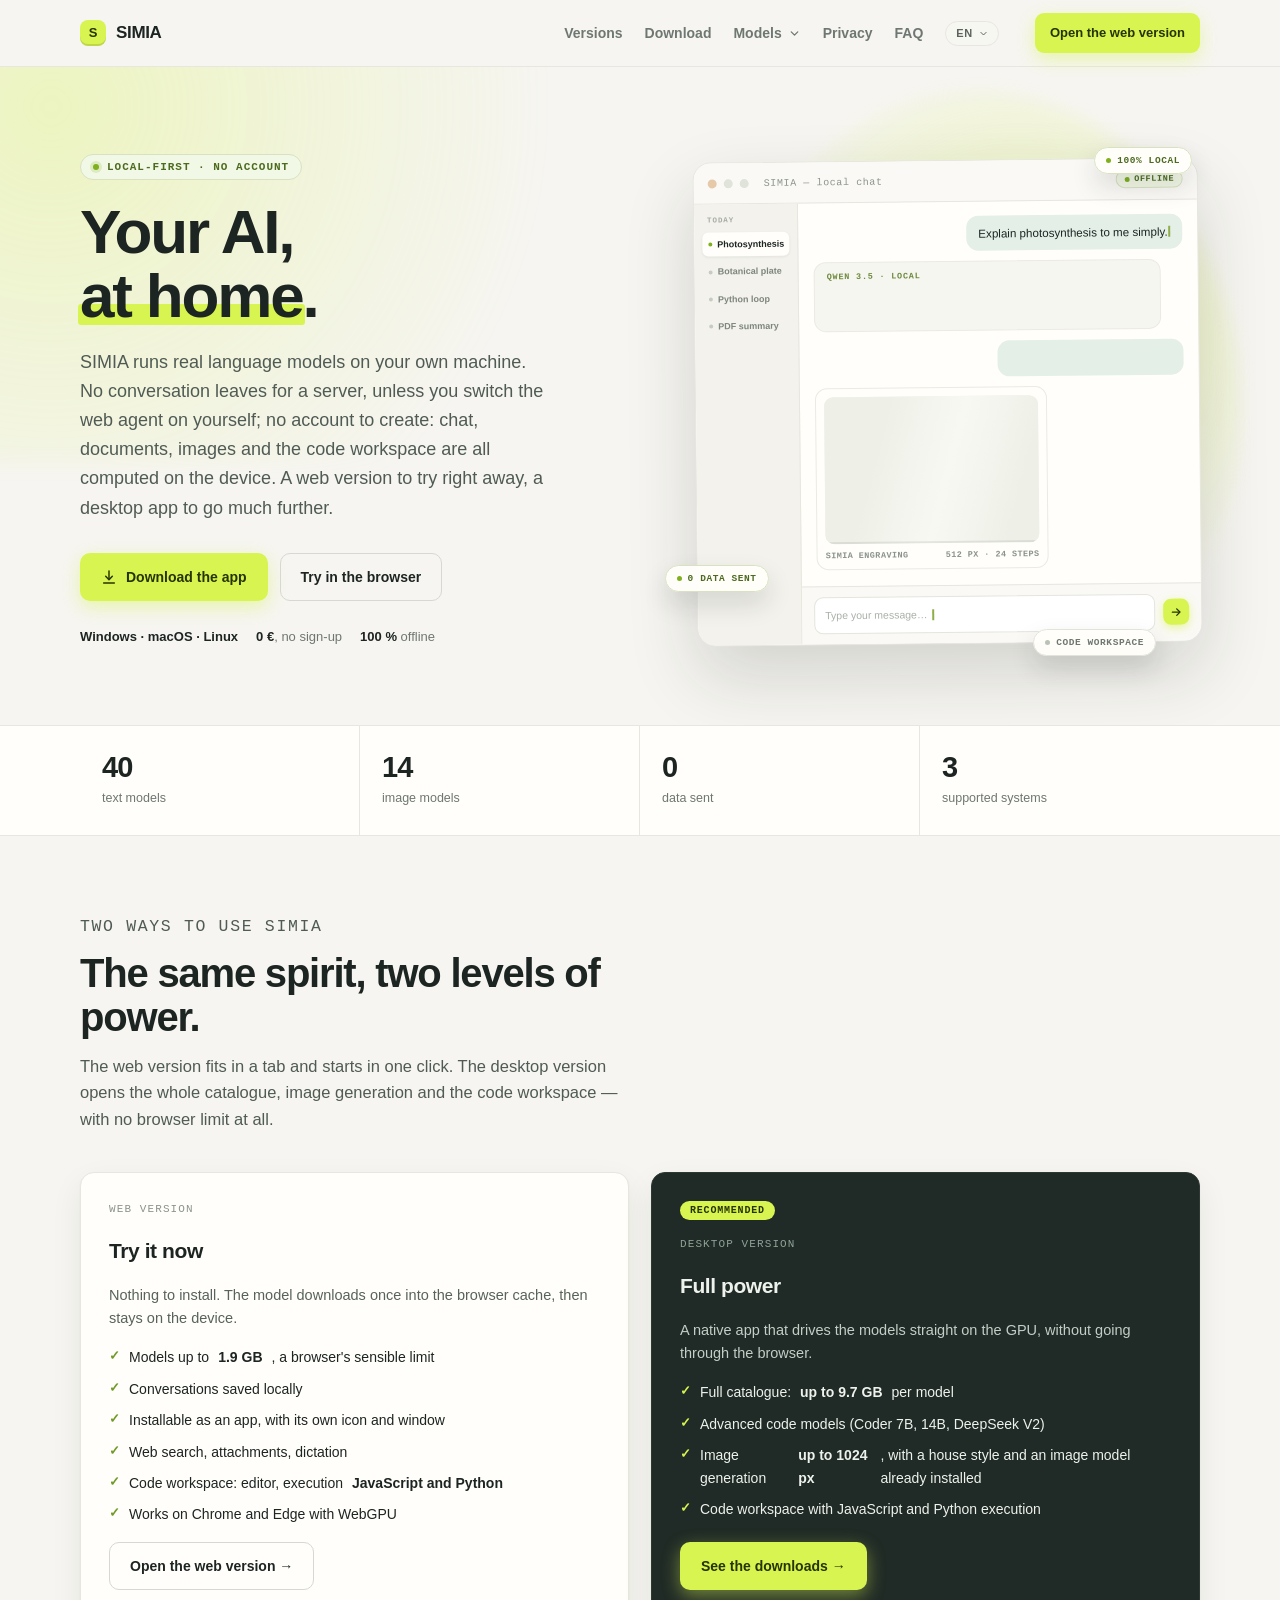
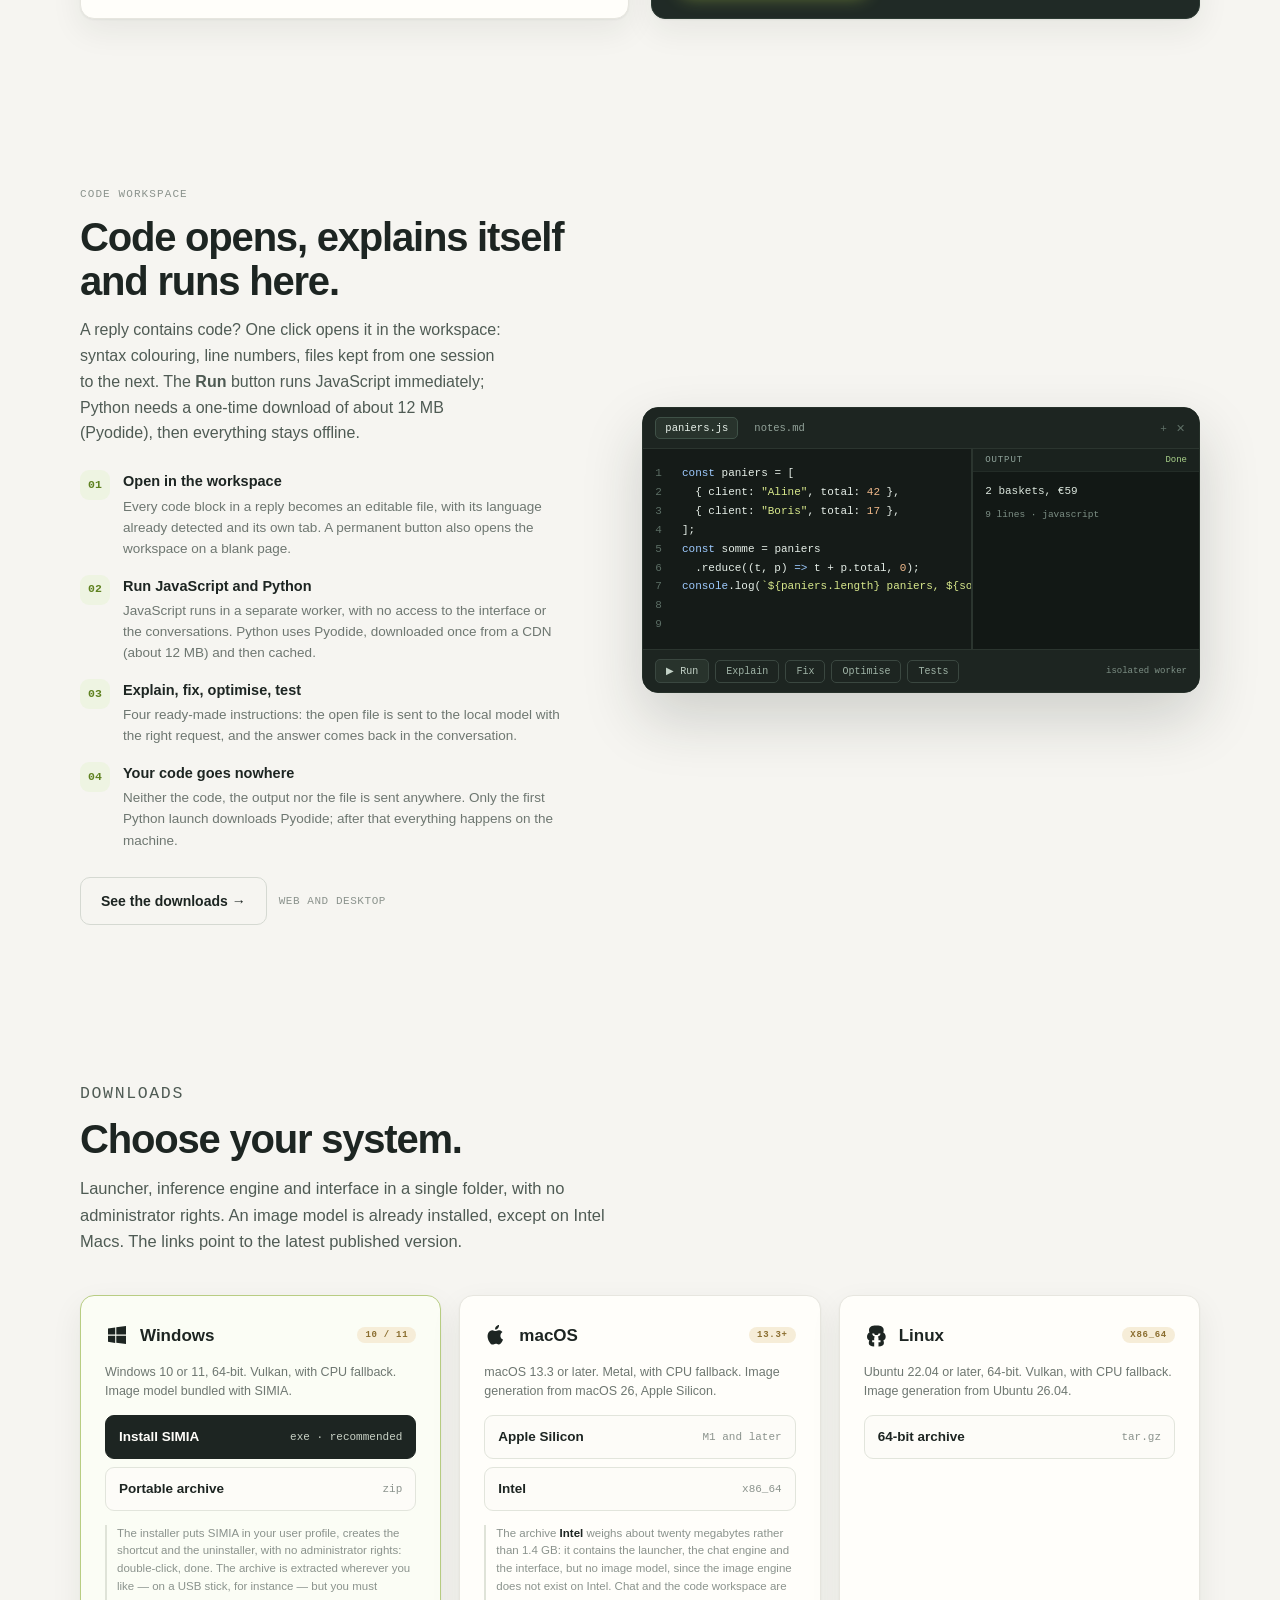
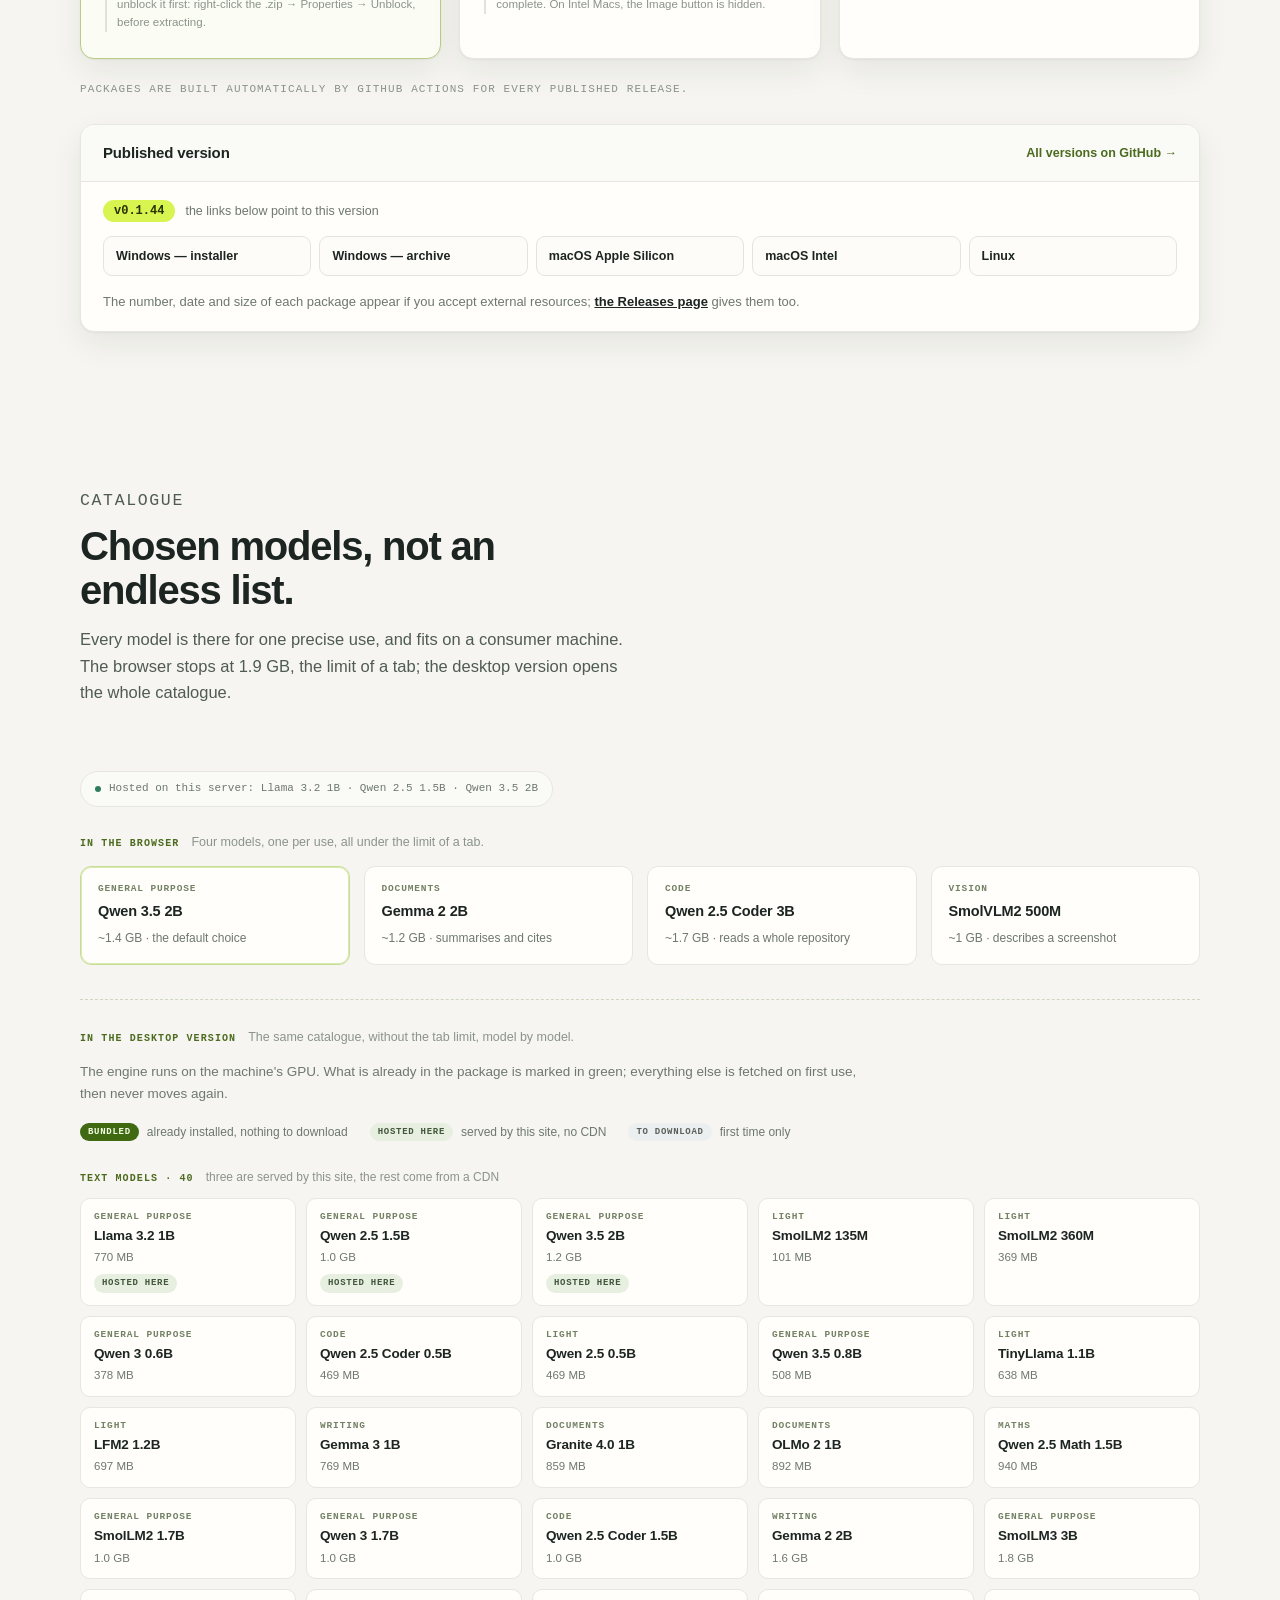
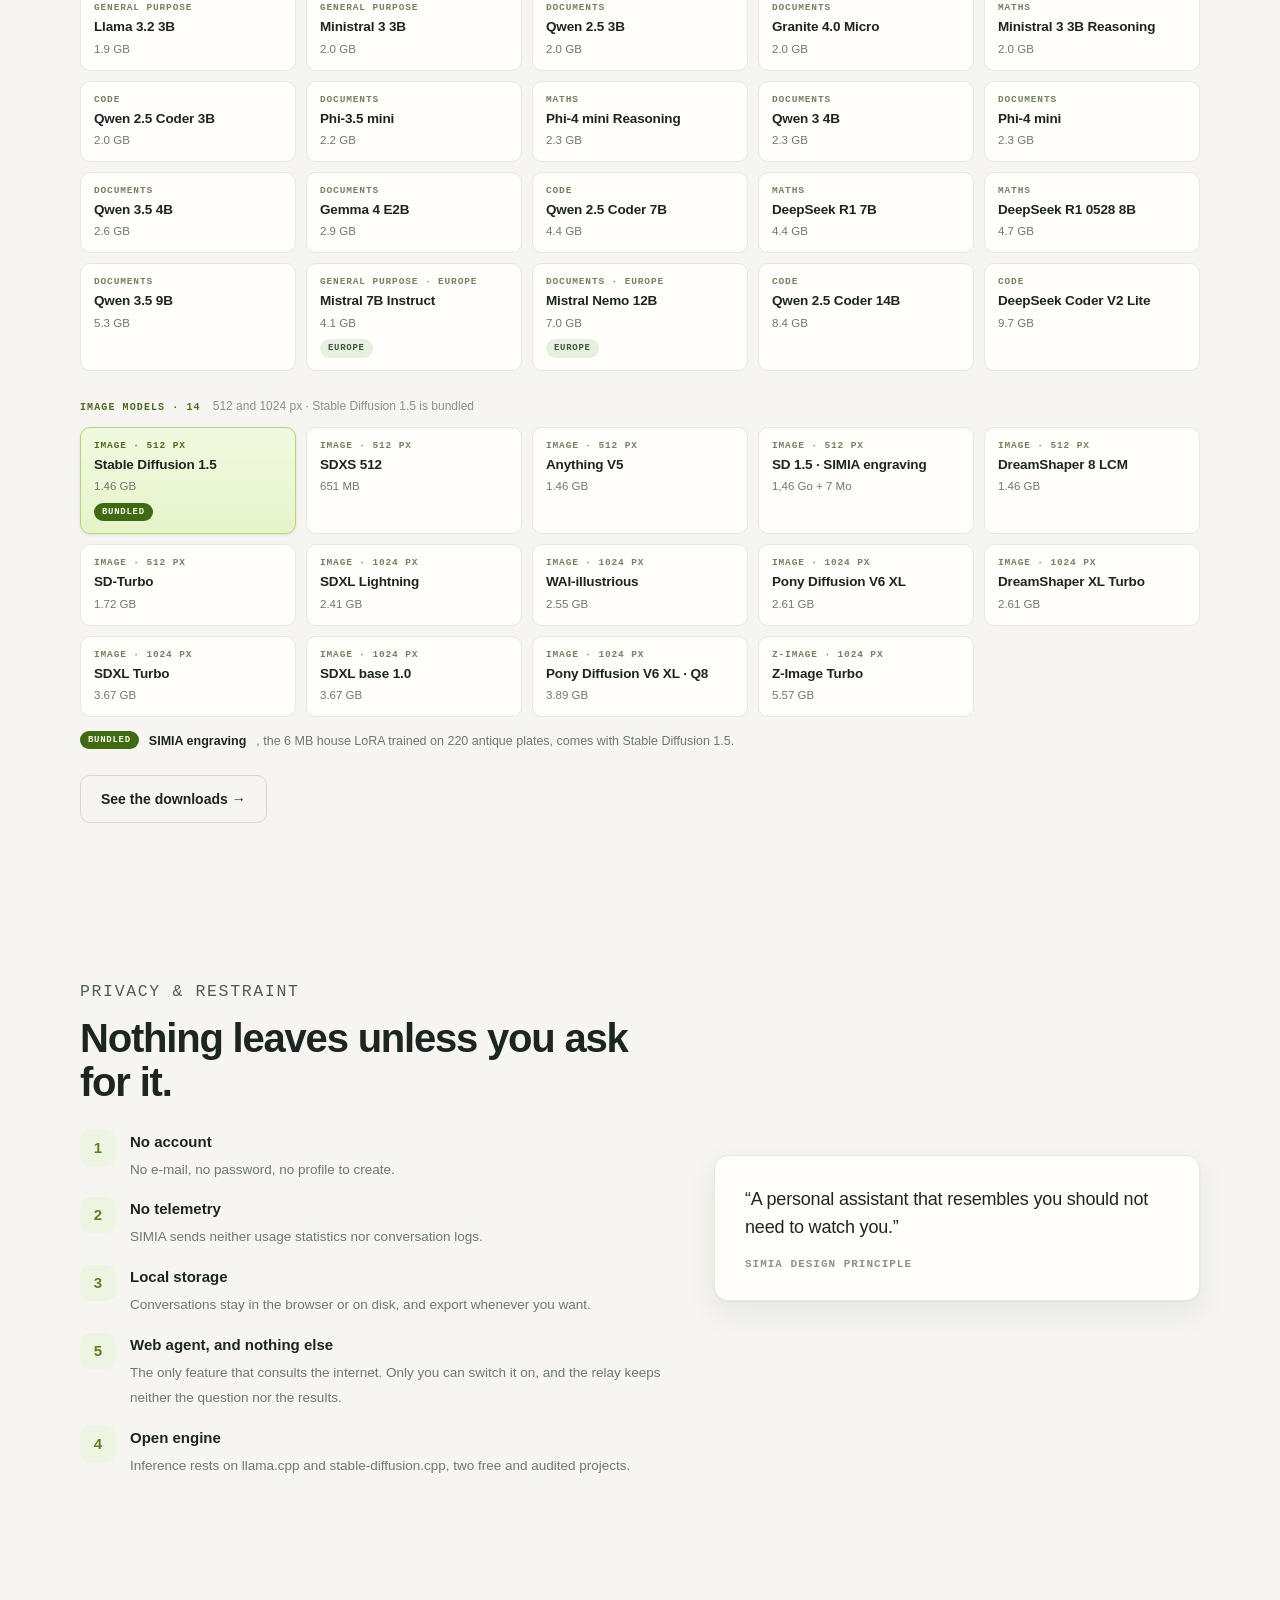
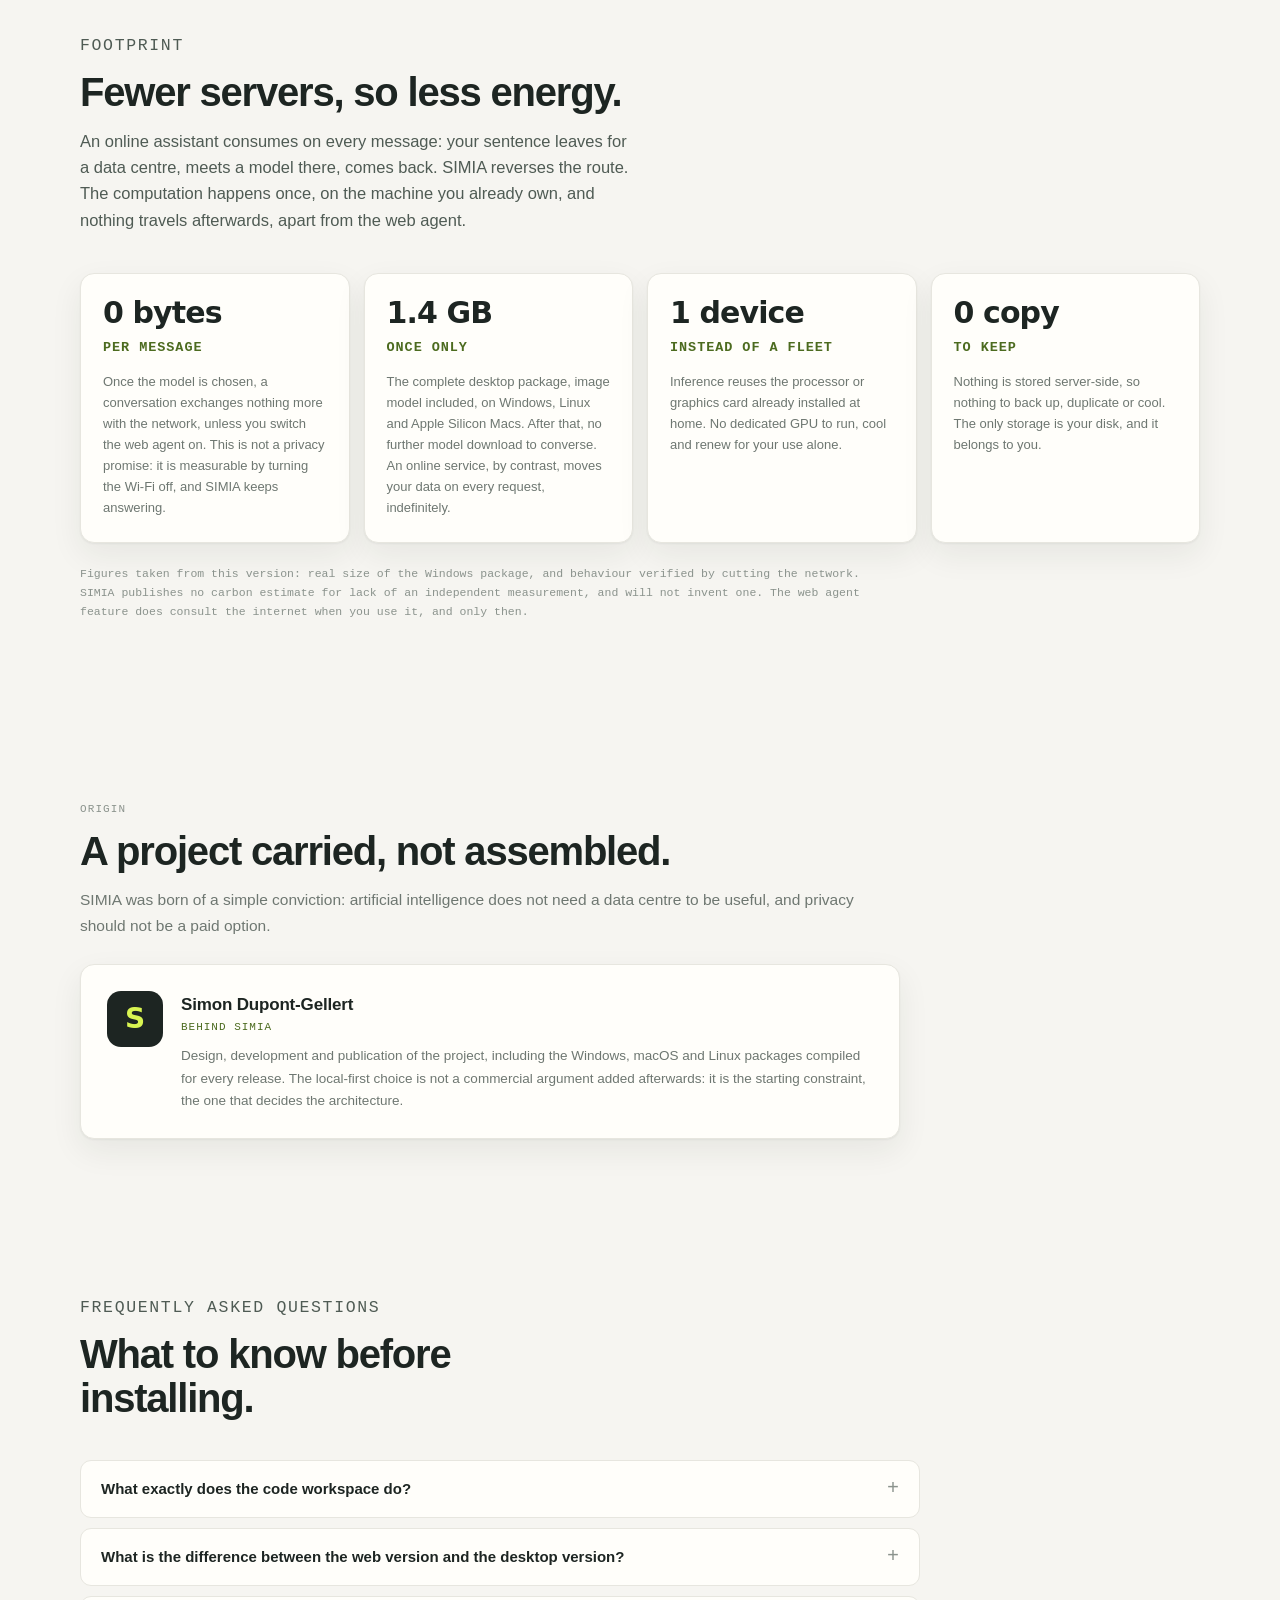
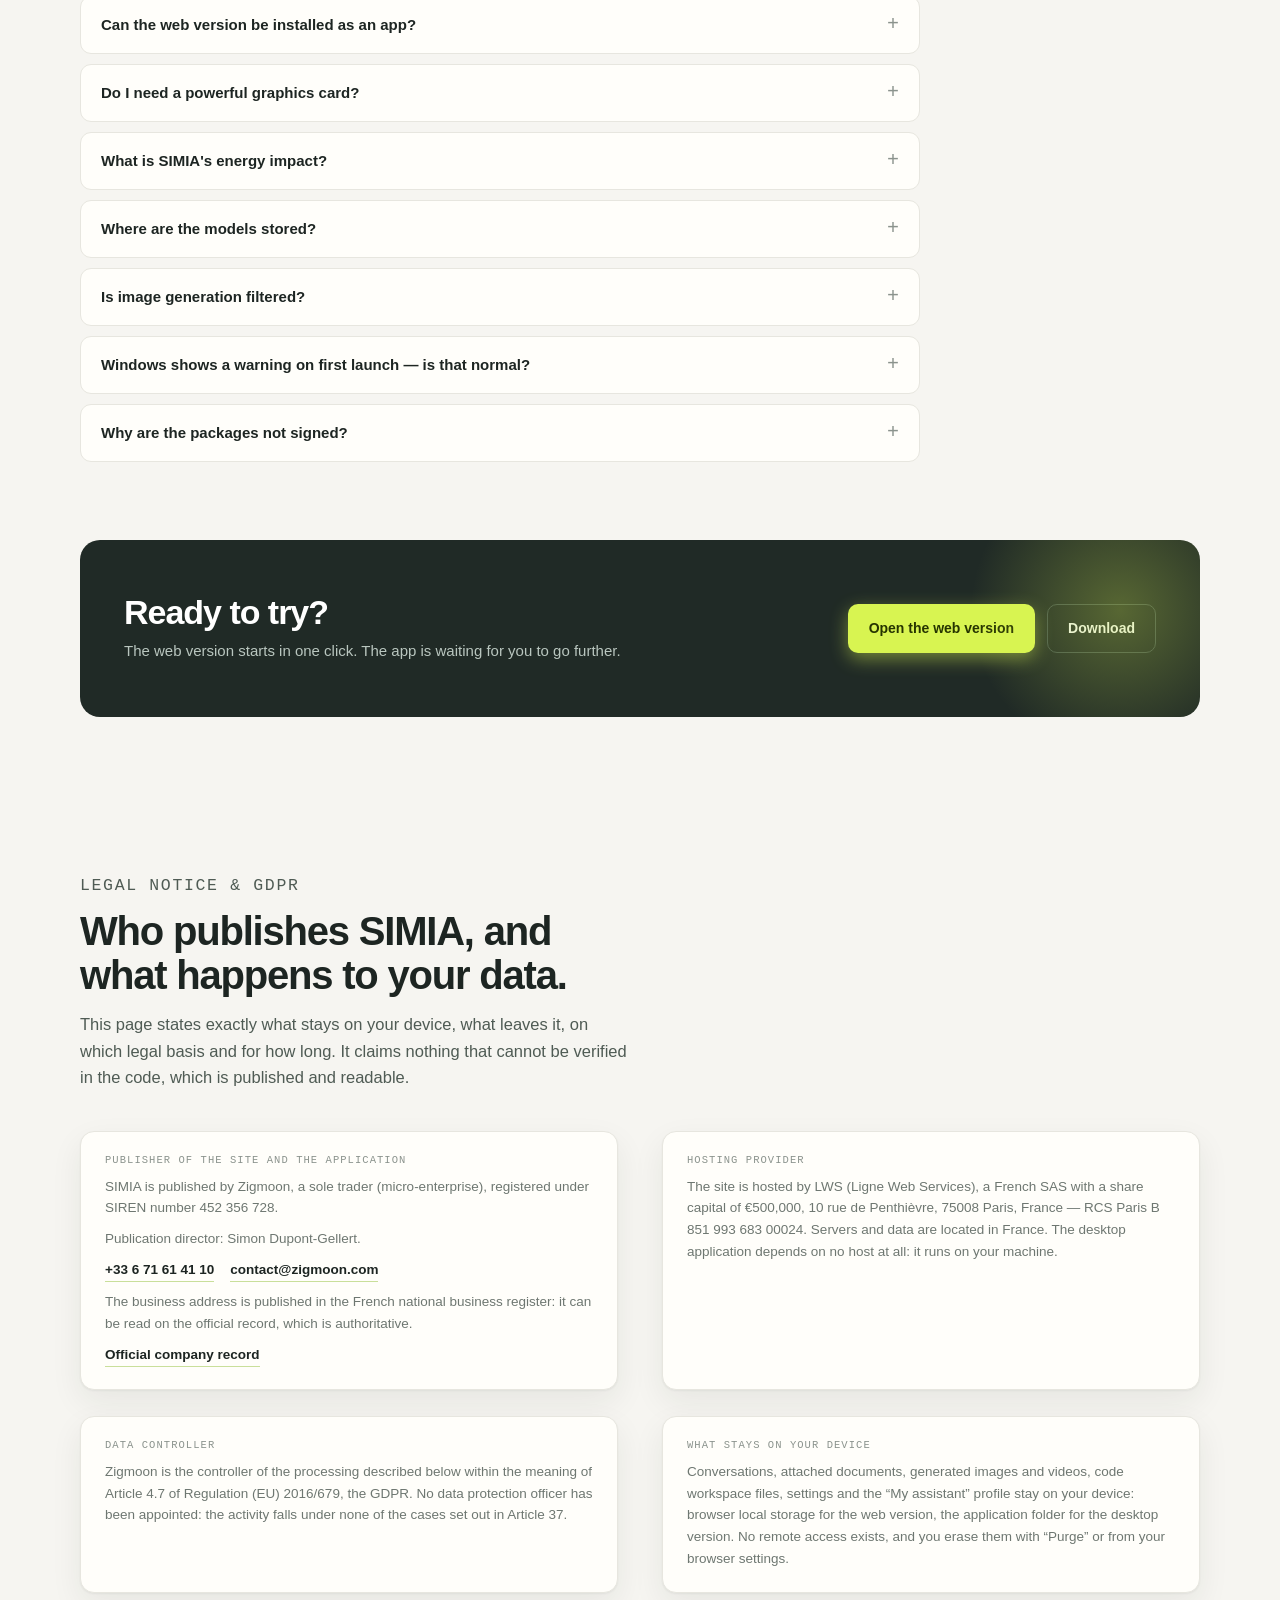
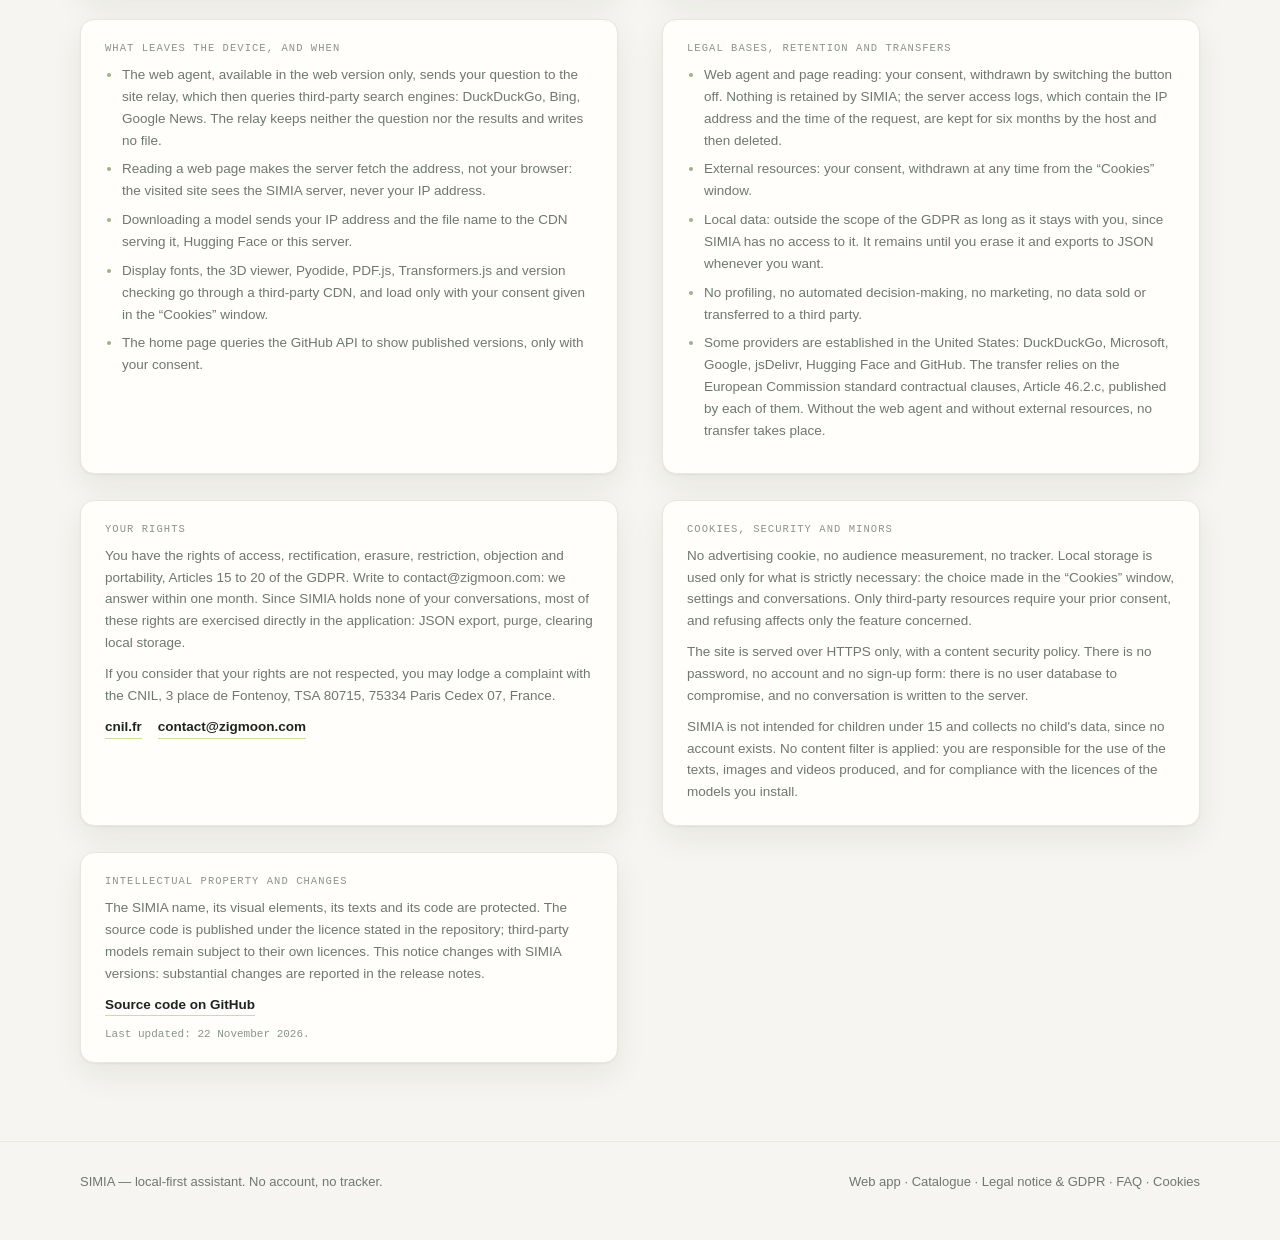
==== deploy/index.html @ 3117fc0e "Version 0.1.44 : Gravure SIMIA v2, le style laisse respirer la consigne Le LoRA a ete reentraine ave" ====
<!doctype html>
<html lang="fr">
<head>
<meta charset="utf-8">
<meta name="viewport" content="width=device-width, initial-scale=1">
<title>SIMIA — IA locale, privée et hors ligne (Windows, macOS, Linux)</title>
<meta name="description" content="Assistant IA local-first, privé et sobre : conversations, documents et images calculés sur votre machine. Sans compte, sans serveur. Windows, macOS, Linux.">
<meta name="keywords" content="SIMIA, assistant IA local, IA hors ligne, IA privée sans compte, télécharger IA locale, application IA Windows, application IA macOS, application IA Linux, génération d'images locale, stable diffusion local, llama.cpp, WebGPU, Zigmoon">
<meta name="author" content="Zigmoon">
<meta name="robots" content="index, follow, max-image-preview:large, max-snippet:-1">
<link rel="canonical" href="https://app.zigmoon.com/SIMIA/">
<link rel="icon" href="app/icon.svg" type="image/svg+xml">
<link rel="icon" href="app/icons/icon-192.png" type="image/png" sizes="192x192">
<link rel="apple-touch-icon" href="app/icons/apple-touch-icon-180.png">
<meta name="apple-mobile-web-app-title" content="SIMIA">
<meta name="theme-color" content="#f6f5f1">
<link rel="alternate" hreflang="fr" href="https://app.zigmoon.com/SIMIA/">
<link rel="alternate" hreflang="x-default" href="https://app.zigmoon.com/SIMIA/">
<meta property="og:type" content="website">
<meta property="og:locale" content="fr_FR">
<meta property="og:title" content="SIMIA — assistant IA local, privé et hors ligne">
<meta property="og:description" content="Assistant IA local-first : conversations, documents et images générés sur votre machine, sans compte ni serveur. Une IA privée et sobre, pour Windows, macOS et Linux.">
<meta property="og:url" content="https://app.zigmoon.com/SIMIA/">
<meta property="og:site_name" content="SIMIA by Zigmoon">
<meta property="og:image" content="https://app.zigmoon.com/SIMIA/og-simia.png">
<meta property="og:image:secure_url" content="https://app.zigmoon.com/SIMIA/og-simia.png">
<meta property="og:image:type" content="image/png">
<meta property="og:image:width" content="1200">
<meta property="og:image:height" content="630">
<meta property="og:image:alt" content="Carte SIMIA : « Votre IA, chez vous. » Conversation, documents et images calculés sur votre machine, sans compte, sans serveur, sans télémétrie. Disponible sur Windows, macOS, Linux et dans le navigateur.">
<meta name="twitter:card" content="summary_large_image">
<meta name="twitter:image" content="https://app.zigmoon.com/SIMIA/og-simia.png">
<meta name="twitter:image:alt" content="Carte SIMIA : « Votre IA, chez vous. » Une IA locale, privée, sans compte ni serveur, pour Windows, macOS, Linux et le web.">
<meta name="twitter:title" content="SIMIA — assistant IA local, privé et hors ligne">
<meta name="twitter:description" content="Conversations, documents et images générés sur votre machine, sans compte ni serveur. Une IA privée et sobre, pour Windows, macOS et Linux.">
<!-- Polices d'affichage et API GitHub : services tiers, donc charges seulement
     si les ressources externes sont acceptees. Sans accord, le repli systeme
     prend le relais et la liste des versions reste sur le paquet local. -->
<link rel="preconnect" data-consent-preconnect="https://fonts.googleapis.com">
<link rel="preconnect" data-consent-preconnect="https://fonts.gstatic.com">
<link rel="preconnect" data-consent-preconnect="https://api.github.com">
<link rel="stylesheet" data-consent-href="https://fonts.googleapis.com/css2?family=Manrope:wght@400;600;700;800&family=DM+Mono:wght@400;500&display=swap">
<script>document.documentElement.classList.add("js");</script>
<script type="application/ld+json">
{
  "@context": "https://schema.org",
  "@graph": [
    {
      "@type": "SoftwareApplication",
      "@id": "https://app.zigmoon.com/SIMIA/#software",
      "name": "SIMIA",
      "alternateName": "SIMIA par Zigmoon",
      "url": "https://app.zigmoon.com/SIMIA/",
      "applicationCategory": "UtilitiesApplication",
      "applicationSubCategory": "Assistant IA local-first",
      "operatingSystem": ["Windows 10", "Windows 11", "macOS 13.3+", "Linux x86_64", "Web"],
      "softwareVersion": "0.1.44",
      "description": "Assistant IA local-first : les modèles de langage, l'analyse de documents et la génération d'images s'exécutent sur la machine de l'utilisateur, sans compte, sans serveur et sans télémétrie. Aucune requête ne traverse le réseau : l'inférence réutilise le matériel déjà présent, au lieu d'un centre de données.",
      "inLanguage": ["fr", "en", "es", "ja"],
      "isAccessibleForFree": true,
      "offers": { "@type": "Offer", "price": "0", "priceCurrency": "EUR" },
      "featureList": [
        "Conversations avec des modèles de langage exécutés en local",
        "Analyse de documents PDF, Word, OpenDocument et texte",
        "Génération d'images locale avec Stable Diffusion",
        "Atelier de code avec exécution JavaScript et Python",
        "Recherche web assistée et dictée vocale",
        "Export et import des conversations en JSON",
        "Fonctionne réseau coupé : la vie privée par architecture, pas par promesse"
      ],
      "author": [
        { "@type": "Person", "name": "Simon Dupont-Gellert", "jobTitle": "à l'origine de SIMIA" },
        { "@type": "Organization", "name": "Zigmoon", "url": "https://zigmoon.com" }
      ],
      "creator": { "@type": "Person", "name": "Simon Dupont-Gellert" },
      "downloadUrl": "https://github.com/zigmoon/SIMIA/releases/tag/v0.1.44",
      "sameAs": ["https://github.com/zigmoon/SIMIA"]
    },
    {
      "@type": "WebSite",
      "@id": "https://app.zigmoon.com/SIMIA/#website",
      "url": "https://app.zigmoon.com/SIMIA/",
      "name": "SIMIA",
      "inLanguage": "fr",
      "publisher": { "@type": "Organization", "name": "Zigmoon", "url": "https://zigmoon.com" }
    },
    {
      "@type": "FAQPage",
      "@id": "https://app.zigmoon.com/SIMIA/#faq",
      "mainEntity": [
        {
          "@type": "Question",
          "name": "Quelle différence entre la version web et la version desktop de SIMIA ?",
          "acceptedAnswer": { "@type": "Answer", "text": "La version web exécute le modèle dans le navigateur via WebGPU, ce qui la limite aux modèles sous 1,9 Go. La version desktop lance le moteur directement sur le GPU de la machine, sans plafond de navigateur : elle accède aux modèles de code les plus gros et à la génération d'images jusqu'à 1024 px." }
        },
        {
          "@type": "Question",
          "name": "Peut-on installer la version web de SIMIA comme une application ?",
          "acceptedAnswer": { "@type": "Answer", "text": "Oui. Sur Chrome et Edge, un bouton Installer SIMIA apparaît dans l'interface : l'application obtient son icône et sa propre fenêtre, sans barre d'adresse. Sur iPhone et iPad, il faut passer par Safari puis Partager → Sur l'écran d'accueil. L'interface est ensuite mise en cache par un service worker : elle s'ouvre même sans réseau, seuls les modèles se téléchargent." }
        },
        {
          "@type": "Question",
          "name": "Faut-il une carte graphique puissante pour utiliser SIMIA ?",
          "acceptedAnswer": { "@type": "Answer", "text": "Pas obligatoirement. Une carte récente accélère énormément les réponses et une RTX 2060 suffit pour la génération d'images, mais SIMIA retombe automatiquement sur le processeur." }
        },
        {
          "@type": "Question",
          "name": "Quel est l'impact énergétique de SIMIA ?",
          "acceptedAnswer": { "@type": "Answer", "text": "SIMIA supprime la part réseau et serveur d'un assistant en ligne : pas de requête à envoyer, pas de centre de données maintenu allumé en permanence pour vous répondre. Il reste le calcul, effectué par la machine que vous possédez déjà, et dont la durée dépend du modèle choisi : un modèle 1B répond plus vite, et consomme moins, qu'un modèle 14B. Aucun chiffre d'empreinte carbone n'est publié faute de mesure indépendante. En revanche, une fois le modèle téléchargé, une conversation n'échange plus rien avec Internet, hors agent web : réseau coupé, SIMIA continue de répondre." }
        },
        {
          "@type": "Question",
          "name": "Où sont stockés les modèles de SIMIA ?",
          "acceptedAnswer": { "@type": "Answer", "text": "Chaque modèle est téléchargé une seule fois depuis un CDN puis conservé dans le dossier models/ de l'application. Vous pouvez les supprimer ou les déplacer à tout moment." }
        },
        {
          "@type": "Question",
          "name": "La génération d'images est-elle filtrée dans SIMIA ?",
          "acceptedAnswer": { "@type": "Answer", "text": "SIMIA n'applique aucun filtre de contenu : il exécute les modèles ouverts que vous choisissez, sans modération ajoutée. À vous d'en faire un usage responsable et conforme à la loi de votre pays." }
        },
        {
          "@type": "Question",
          "name": "Windows affiche un avertissement SmartScreen au premier lancement, est-ce normal ?",
          "acceptedAnswer": { "@type": "Answer", "text": "Oui. Windows prévient pour tout exécutable non signé par un certificat de signature de code, et SIMIA ne l'est pas. Avant de décompresser l'archive, un clic droit sur le .zip, Propriétés, cocher Débloquer, puis OK : l'exécutable extrait démarre alors sans demande. Si l'avertissement apparaît malgré tout, cliquer sur Informations complémentaires puis Exécuter quand même. Aucun droit administrateur n'est requis." }
        },
        {
          "@type": "Question",
          "name": "Pourquoi les paquets SIMIA ne sont-ils pas signés ?",
          "acceptedAnswer": { "@type": "Answer", "text": "La signature de code exige un certificat nominatif délivré à une société, avec vérification d'identité et clé privée conservée sur un module matériel. Les versions sont produites par GitHub Actions à partir du code source public, et l'empreinte SHA-256 de chaque archive est publiée dans la note de version." }
        }
      ]
    },
    {
      "@type": "BreadcrumbList",
      "itemListElement": [
        { "@type": "ListItem", "position": 1, "name": "SIMIA", "item": "https://app.zigmoon.com/SIMIA/" },
        { "@type": "ListItem", "position": 2, "name": "Télécharger l'application", "item": "https://app.zigmoon.com/SIMIA/#telecharger" }
      ]
    }
  ]
}
</script>
<style>
  :root{
    color-scheme:light;
    --ink:#1d2522; --muted:#6e7771; --line:#e7e6df; --paper:#f6f5f1;
    --surface:#fffefa; --accent:#d8f451; --accent-ink:#263400;
    --dim:#8b938d; --radius:14px;
    --shadow:0 1px 2px rgba(29,37,34,.05),0 12px 32px rgba(29,37,34,.07);
  }
  *{box-sizing:border-box}
  html{scroll-behavior:smooth}
  body{
    margin:0; background:var(--paper); color:var(--ink);
    font:16px/1.6 Manrope,-apple-system,BlinkMacSystemFont,"Segoe UI",sans-serif;
    -webkit-font-smoothing:antialiased;
  }
  a{color:inherit}
  code,.mono{font-family:"DM Mono",ui-monospace,SFMono-Regular,Menlo,monospace}
  .wrap{width:min(1120px,calc(100% - 40px)); margin-inline:auto}
  .mono{font-size:11px; letter-spacing:.1em; text-transform:uppercase; color:var(--dim)}

  header{
    position:sticky; top:0; z-index:50; background:rgba(246,245,241,.86);
    backdrop-filter:blur(14px); border-bottom:1px solid var(--line);
  }
  .nav{display:flex; align-items:center; gap:28px; height:66px}
  .brand{display:flex; align-items:center; gap:10px; font-weight:800; font-size:17px; letter-spacing:-.02em; text-decoration:none}
  .brand i{
    width:26px; height:26px; border-radius:8px; background:var(--accent);
    display:grid; place-items:center; font-style:normal; font-size:13px; color:var(--accent-ink);
    box-shadow:inset 0 -2px 0 rgba(0,0,0,.12);
  }
  /* Sans align-items, les liens etaient etires sur les 66 px du bandeau : leur
     texte restait en haut alors que le bouton centrait le sien, d'ou le mot
     « Modeles » plus bas que ses voisins. */
  .nav nav{display:flex; align-items:center; align-self:stretch; gap:22px; margin-left:auto}
  .nav nav > a{
    position:relative; padding:6px 0; line-height:1;
    text-decoration:none; font-size:14px; font-weight:600; color:var(--muted);
    transition:color .15s;
  }
  .nav nav > a::after{
    content:""; position:absolute; left:0; right:0; bottom:0; height:2px;
    border-radius:2px; background:var(--accent);
    transform:scaleX(0); transform-origin:left; transition:transform .22s ease;
  }
  .nav nav > a:hover{color:var(--ink)}
  .nav nav > a:hover::after{transform:scaleX(1)}
  .nav .cta{margin-left:8px}
  .nav-panel-cta{display:none}

  /* ---------- mega-menu Modeles ---------- */
  .mega{position:relative; display:flex; align-items:center; align-self:stretch}
  .mega-trigger{
    display:inline-flex; align-items:center; gap:6px; cursor:pointer;
    border:0; background:transparent; padding:6px 0; color:var(--muted);
    font:600 14px/1 Manrope,sans-serif; transition:color .15s;
  }
  .mega-trigger:hover,.mega-trigger[aria-expanded="true"]{color:var(--ink)}
  .mega-trigger svg{
    display:block; flex:none; width:13px; height:13px; fill:none; stroke:currentColor;
    stroke-width:2.4; stroke-linecap:round; stroke-linejoin:round;
    transition:transform .2s ease; margin-top:1px;
  }
  .mega-trigger[aria-expanded="true"] svg{transform:rotate(180deg)}
  .mega-trigger-mobile{display:none}

  .nav-burger{display:none}

  .mega-panel{
    position:absolute; top:calc(100% + 12px); left:50%; z-index:60;
    width:min(920px,calc(100vw - 40px)); transform:translateX(-50%);
    border:1px solid var(--line); border-radius:16px; background:var(--surface);
    box-shadow:0 28px 70px rgba(29,37,34,.18); overflow:hidden;
    animation:megaIn .18s ease both;
  }
  @keyframes megaIn{from{opacity:0; transform:translateX(-50%) translateY(-6px)}to{opacity:1; transform:translateX(-50%)}}
  /* Pont invisible : la souris peut traverser l'ecart sans refermer le panneau. */
  .mega-panel::after{content:""; position:absolute; left:0; right:0; top:-14px; height:14px}
  .mega-panel[hidden]{display:none}
  .mega-panel::before{
    content:""; position:absolute; top:-7px; left:50%; width:12px; height:12px;
    transform:translateX(-50%) rotate(45deg); background:var(--surface);
    border-left:1px solid var(--line); border-top:1px solid var(--line);
  }
  .mega-grid{display:grid; grid-template-columns:1fr 1fr 1fr; gap:8px; padding:22px 22px 18px}
  .mega-col{display:flex; flex-direction:column; gap:2px; min-width:0}
  .mega-title{
    margin:0 0 8px; padding:0 10px;
    font:700 9.5px "DM Mono",monospace; letter-spacing:.11em;
    text-transform:uppercase; color:var(--dim);
  }
  .mega-item{
    display:grid; grid-template-columns:1fr auto; align-items:center;
    gap:2px 8px; padding:8px 10px; border-radius:9px;
    text-decoration:none; transition:background .13s, color .13s;
  }
  .mega-item:hover{background:#f2f8e6}
  .mega-name{font-size:13.5px; font-weight:800; letter-spacing:-.01em; color:var(--ink)}
  .mega-desc{grid-column:1; font-size:11.5px; color:var(--muted); line-height:1.35}
  .mega-tag{
    grid-column:2; grid-row:1 / span 2; align-self:center; flex:none;
    padding:2px 7px; border-radius:20px;
    font:700 8.5px "DM Mono",monospace; letter-spacing:.05em; text-transform:uppercase;
    white-space:nowrap;
  }
  .mega-tag.both{background:#eaf2dc; color:#4c6b1f}
  .mega-tag.web{background:#e4eff7; color:#2f5d7d}
  .mega-tag.desk{background:#eceff1; color:#4a5a63}
  .mega-tag.soon{background:#f6edd8; color:#8a6d2f}
  .mega-item.compact{grid-template-columns:1fr}
  .mega-item.compact .mega-desc{grid-column:1}
  .mega-foot{
    display:flex; flex-wrap:wrap; align-items:center; justify-content:space-between; gap:10px;
    padding:13px 22px; border-top:1px solid var(--line); background:#fafbf6;
    font-size:12px; color:var(--muted);
  }
  .mega-foot b{color:var(--ink)}
  .mega-foot a{font-weight:800; font-size:12.5px; text-decoration:none; color:#4c6b1f}
  .mega-foot a:hover{text-decoration:underline}

  .btn{
    display:inline-flex; align-items:center; justify-content:center; gap:9px;
    border-radius:10px; padding:12px 20px; font-size:14px; font-weight:800;
    text-decoration:none; border:1px solid transparent; cursor:pointer;
    transition:transform .15s ease, background .15s ease, border-color .15s ease, box-shadow .15s;
  }
  .btn:active{transform:translateY(1px)}
  .btn-primary{background:var(--accent); color:var(--accent-ink); box-shadow:0 6px 18px rgba(216,244,81,.45)}
  .btn-primary:hover{background:#e2fa6a; box-shadow:0 10px 26px rgba(216,244,81,.55)}
  .btn-ghost{background:transparent; border-color:#d5d9d2; color:var(--ink)}
  .btn-ghost:hover{border-color:#9ab387; background:#f4f8ef}
  .btn-sm{padding:9px 14px; font-size:13px; border-radius:9px}
  .btn svg{width:16px; height:16px}

  .hero{padding:76px 0 64px; position:relative; overflow:hidden}
  .hero::before{
    content:""; position:absolute; inset:-30% 40% 40% -20%; z-index:-1;
    background:radial-gradient(circle at 30% 40%, rgba(216,244,81,.30), transparent 62%);
    filter:blur(10px);
  }
  .hero-grid{display:grid; grid-template-columns:1.05fr .95fr; gap:56px; align-items:center}
  /* Sans min-width:0, une colonne de grille ne descend pas sous la largeur
     mini de son contenu : sur un ecran de 320 px, l'apercu de l'application
     elargissait la colonne et le titre se retrouvait coupe. */
  .hero-grid > *{min-width:0}
  .eyebrow{
    display:inline-flex; align-items:center; gap:8px; margin-bottom:20px;
    padding:6px 12px; border:1px solid #d8e2c0; border-radius:999px; background:#f2f8e6;
    font:600 11px "DM Mono",monospace; letter-spacing:.09em; text-transform:uppercase; color:#4c6b1f;
  }
  .eyebrow span{width:6px; height:6px; border-radius:50%; background:#7fb01e; box-shadow:0 0 0 3px rgba(127,176,30,.18)}
  h1{
    margin:0 0 20px; font-size:clamp(38px,5.2vw,62px); line-height:1.03;
    letter-spacing:-.035em; font-weight:800;
  }
  h1 em{font-style:normal; position:relative; white-space:nowrap}
  h1 em::after{
    content:""; position:absolute; left:-2px; right:-2px; bottom:.08em; height:.34em;
    background:var(--accent); z-index:-1; border-radius:3px;
  }
  .lede{font-size:18px; line-height:1.62; color:#4f5b54; margin:0 0 30px; max-width:47ch}
  .hero-actions{display:flex; flex-wrap:wrap; gap:12px; margin-bottom:26px}
  .hero-note{display:flex; flex-wrap:wrap; gap:18px; font-size:13px; color:var(--muted)}
  .hero-note b{color:var(--ink)}

  /* ---------- Illustration : la conversation s'anime ---------- */
  .hero-visual{position:relative; isolation:isolate}
  .hero-blob{
    position:absolute; inset:-14% -8% -18% 4%; z-index:-1; border-radius:50%;
    background:radial-gradient(circle at 58% 38%, rgba(216,244,81,.44), rgba(216,244,81,0) 62%);
    filter:blur(8px); animation:blobPulse 12s ease-in-out infinite;
  }
  @keyframes blobPulse{0%,100%{transform:scale(1); opacity:.92}50%{transform:scale(1.07); opacity:1}}

  .mock{
    position:relative; border:1px solid var(--line); border-radius:18px; background:var(--surface);
    box-shadow:0 30px 70px rgba(29,37,34,.16); overflow:hidden; transform:rotate(-.6deg);
  }
  .mock-bar{display:flex; align-items:center; gap:7px; padding:11px 14px; border-bottom:1px solid var(--line); background:#faf9f5}
  .mock-bar i{width:9px; height:9px; border-radius:50%; background:#dfe3da}
  .mock-bar i:first-child{background:#e6c9a8}
  .mock-title{margin-left:8px; font:500 10px "DM Mono",monospace; color:var(--dim); letter-spacing:.06em; white-space:nowrap; overflow:hidden; text-overflow:ellipsis}
  .mock-status{
    margin-left:auto; display:inline-flex; align-items:center; gap:5px; flex:none;
    padding:3px 8px; border:1px solid #d8e2c0; border-radius:999px; background:#f2f8e6;
    font:700 8.5px "DM Mono",monospace; letter-spacing:.07em; text-transform:uppercase; color:#4c6b1f;
  }
  .mock-status b{width:5px; height:5px; border-radius:50%; background:#7fb01e; animation:livePulse 2.6s ease-in-out infinite}
  @keyframes livePulse{0%,100%{box-shadow:0 0 0 0 rgba(127,176,30,.5)}60%{box-shadow:0 0 0 5px rgba(127,176,30,0)}}

  .mock-body{display:grid; grid-template-columns:104px 1fr}
  .mock-side{border-right:1px solid var(--line); padding:12px 8px; background:#f3f2ec; display:flex; flex-direction:column; gap:3px}
  .rail-title{margin:0 0 5px 5px; font:700 7.5px "DM Mono",monospace; letter-spacing:.12em; text-transform:uppercase; color:#a6aca3}
  .rail-item{
    display:flex; align-items:center; gap:5px; padding:5px 6px; border-radius:6px;
    font-size:9px; font-weight:600; color:#7c857e; white-space:nowrap; overflow:hidden;
    transition:background .4s ease, color .4s ease, box-shadow .4s ease;
  }
  .rail-item::before{content:""; width:4px; height:4px; border-radius:50%; background:#c6ccc2; flex:none; transition:background .4s ease}
  .rail-item.on{background:#fffefa; color:var(--ink); box-shadow:0 1px 3px rgba(29,37,34,.08)}
  .rail-item.on::before{background:#7fb01e}

  .mock-chat{padding:14px 15px 16px; display:flex; flex-direction:column; gap:10px; min-width:0}

  /* Deux plans dans la meme fenetre : la conversation, puis l'atelier. Les
     scenes sont empilees dans la meme cellule de grille, donc la hauteur du
     bloc ne bouge jamais quand l'une cede la place a l'autre. */
  .mock-stage{display:grid; min-width:0}
  .mock-scene{grid-area:1/1; display:grid; grid-template-rows:minmax(0,1fr) auto; min-width:0; transition:opacity .45s ease, visibility .45s ease}
  .mock-scene[data-scene="code"]{grid-template-rows:minmax(0,1fr); opacity:0; visibility:hidden}
  .mock.is-code .mock-scene[data-scene="chat"]{opacity:0; visibility:hidden}
  .mock.is-code .mock-scene[data-scene="code"]{opacity:1; visibility:visible}

  .mock-code{display:grid; grid-template-rows:auto minmax(0,1fr) auto auto; min-height:0; background:#171e1b; color:#dbe6dd}
  .mock-code-head{display:flex; align-items:center; gap:5px; padding:6px 8px; border-bottom:1px solid #2b352f; background:#1d2521}
  .mock-file{padding:3px 7px; border:1px solid transparent; border-radius:5px; color:#93a39a; font:500 8.5px "DM Mono",monospace}
  .mock-file.active{border-color:#3f5147; background:#28332c; color:#e8f1ea}
  .mock-code-tools{margin-left:auto; color:#5f7067; font:500 9px "DM Mono",monospace; letter-spacing:.14em}
  .mock-code-split{display:grid; grid-template-columns:minmax(0,1.5fr) minmax(0,1fr); min-height:0; border-bottom:1px solid #2b352f}
  .mock-editor{display:grid; grid-template-columns:auto minmax(0,1fr); min-width:0; background:#151b18; border-right:1px solid #2b352f}
  .mock-gutter{padding:9px 5px 9px 8px; color:#5c6e65; text-align:right; font:8px/1.6 "DM Mono",monospace; white-space:pre}
  .mock-lines{padding:9px 7px; overflow:hidden; font:8px/1.6 "DM Mono",monospace; color:#e6efe8}
  .mock-lines .ln{display:block; white-space:pre}
  .mock-lines .kw{color:#9ecbff; font-weight:400}
  .mock-lines .str{color:#d9e98c; font-style:normal}
  .mock-lines .num{color:#f0b98a; font-style:normal}
  .mock-lines .cm{color:#7d9086; font-style:italic}
  .mock-code-chat{display:flex; flex-direction:column; gap:6px; min-width:0; padding:8px 8px 9px; background:#fbfaf6}
  .mock-code-chat .bubble{font-size:8.5px; line-height:1.45; padding:6px 8px; border-radius:9px; max-width:100%}
  .mock-code-chat .bubble .tag{font-size:7px; margin-bottom:3px}
  .mock-code-chat .bubble.bot .tag{color:#6d8a3c}
  .mock-filechip{margin-top:auto; padding:4px 7px; border:1px solid #d8e0d2; border-radius:6px; background:#f2f7ec; color:#5b6b52; font:500 7.5px "DM Mono",monospace; white-space:nowrap; overflow:hidden; text-overflow:ellipsis}
  .mock-output{border-bottom:1px solid #2b352f; background:#121815}
  .mock-output-head{display:flex; align-items:center; justify-content:space-between; gap:8px; padding:4px 9px; border-bottom:1px solid #232c27; background:#1a221e}
  .mock-output-head span:first-child{color:#8fa39a; font:500 7.5px "DM Mono",monospace; letter-spacing:.1em; text-transform:uppercase}
  .mock-run-state{color:#7f9488; font:500 7.5px "DM Mono",monospace}
  .mock-run-state.is-running{color:#d5c07e}
  .mock-run-state.is-done{color:#a9d18a}
  .mock-output-body{padding:6px 9px; min-height:20px; color:#dbe6dd; font:8.5px/1.5 "DM Mono",monospace}
  .mock-output-body span{opacity:.25; transition:opacity .3s ease}
  .mock.is-ran .mock-output-body span{opacity:1}
  .mock-code-foot{display:flex; align-items:center; justify-content:space-between; gap:8px; padding:6px 9px; background:#1d2521}
  .mock-run{padding:3px 8px; border:1px solid #3a4740; border-radius:5px; background:#28332c; color:#c3d2c7; font:500 8px "DM Mono",monospace; transition:transform .18s ease, border-color .18s ease, color .18s ease}
  .mock.is-running .mock-run{border-color:#7fa464; color:#e9f3e9; transform:scale(.96)}
  .mock-code-meta{color:#7d8f85; font:500 7.5px "DM Mono",monospace}
  /* Les lignes arrivent l'une apres l'autre, comme un modele qui ecrit. */
  .mock.anim-ready .mock-scene[data-scene="code"] .ln{opacity:0; transform:translateY(2px)}
  .mock.anim-ready .mock-scene[data-scene="code"].is-coded .ln{
    opacity:1; transform:none;
    transition:opacity .26s ease var(--d), transform .26s ease var(--d);
  }
  .bubble{border-radius:12px; padding:9px 12px; font-size:11.6px; line-height:1.5; max-width:94%}
  .bubble.user{background:#e4efe8; align-self:flex-end}
  .bubble.bot{background:#f6f6f1; border:1px solid #ebeae3; align-self:flex-start}
  .bubble.bot .tag{display:block; margin-bottom:5px; font:600 8.5px "DM Mono",monospace; letter-spacing:.09em; color:#6d8a3c}
  .bubble p{margin:0}

  .bubble.img{align-self:flex-start; padding:8px; max-width:min(232px,100%); background:#fffefa; border:1px solid #ebeae3}
  .gen-frame{position:relative; border-radius:9px; overflow:hidden; aspect-ratio:16/11; background:#f0f0e8}
  .gen-frame svg{display:block; width:100%; height:100%; transform-origin:center}
  .gen-shimmer{
    position:absolute; inset:0; border-radius:9px;
    background:linear-gradient(105deg,#eef0e7 12%,#f8f8f3 26%,#eef0e7 40%);
    background-size:240% 100%; animation:shimmer 1.5s linear infinite;
  }
  @keyframes shimmer{from{background-position:120% 0}to{background-position:-120% 0}}
  .gen-progress{position:absolute; left:0; right:0; bottom:0; height:2px; background:rgba(29,37,34,.09)}
  .gen-progress b{display:block; height:100%; width:0; background:#8fae4a; transition:width 1.5s linear}
  .img-caption{display:flex; align-items:center; justify-content:space-between; gap:8px; margin-top:7px; font:600 8.5px "DM Mono",monospace; letter-spacing:.05em; text-transform:uppercase; color:#8b938d}

  .mock-composer{display:flex; align-items:center; gap:8px; padding:10px 12px; border-top:1px solid var(--line); background:#faf9f5}
  /* Hauteur fixe : le champ ne doit jamais changer de taille quand on remplace
     le texte par les points de reflexion, sinon la page entiere saute de 6 px
     a chaque tour de boucle. */
  .composer-field{
    position:relative; height:37px; padding:0 10px;
    flex:1; min-width:0; display:flex; align-items:center; gap:5px;
    border:1px solid #e4e5dd; border-radius:9px; background:#fff;
    font-size:10.5px; color:#a9b0a8; white-space:nowrap; overflow:hidden;
  }
  .composer-caret{width:1.5px; height:11px; background:#8fae4a; animation:caretBlink 1.1s steps(1) infinite; flex:none}
  /* Les trois points sont poses par-dessus le champ, hors flux : ils ne
     peuvent pas modifier sa largeur ni sa hauteur. */
  .composer-thinking{display:none; align-items:center; gap:4px; height:11px}
  .composer-thinking i{width:4.5px; height:4.5px; border-radius:50%; background:#b9c2b5; animation:blink 1.15s infinite}
  .composer-thinking i:nth-child(2){animation-delay:.18s}
  .composer-thinking i:nth-child(3){animation-delay:.36s}
  .mock.thinking .composer-text,.mock.thinking .composer-caret{display:none}
  .mock.thinking .composer-thinking{display:inline-flex; position:absolute; left:10px; top:50%; transform:translateY(-50%)}
  @keyframes blink{0%,60%,100%{opacity:.28}30%{opacity:1}}
  .composer-btn{
    width:26px; height:26px; flex:none; display:grid; place-items:center;
    border-radius:8px; background:var(--accent); box-shadow:0 3px 9px rgba(216,244,81,.55);
    transition:transform .16s ease;
  }
  .composer-btn svg{width:13px; height:13px; fill:none; stroke:#263400; stroke-width:2.4; stroke-linecap:round; stroke-linejoin:round}
  .mock.send .composer-btn{animation:sendPop .42s ease}
  @keyframes sendPop{0%{transform:scale(1)}40%{transform:scale(.86)}100%{transform:scale(1)}}
  @keyframes caretBlink{0%,49%{opacity:1}50%,100%{opacity:0}}

  /* Bulles flottantes autour de l'illustration. */
  .hero-float{
    position:absolute; z-index:3; display:inline-flex; align-items:center; gap:6px;
    padding:7px 11px; border:1px solid #d8e2c0; border-radius:999px;
    background:rgba(255,254,250,.95); backdrop-filter:blur(6px);
    font:700 9.5px "DM Mono",monospace; letter-spacing:.06em; text-transform:uppercase; color:#4c6b1f;
    box-shadow:0 12px 26px rgba(29,37,34,.14);
    animation:floatY 7.5s ease-in-out infinite;
  }
  .hero-float i{width:5px; height:5px; border-radius:50%; background:#7fb01e; flex:none}
  .hero-float.f1{top:-13px; right:8px; animation-delay:-1.4s}
  .hero-float.f2{bottom:52px; left:-30px; animation-delay:-3.8s}
  .hero-float.f3{bottom:-12px; right:44px; animation-delay:-5.6s; border-color:#e2e4dc; color:#6e7771}
  .hero-float.f3 i{background:#b9c2b5}
  @keyframes floatY{0%,100%{transform:translateY(0)}50%{transform:translateY(-9px)}}

  /* Etats d'animation. Tout reste visible sans JavaScript : les regles de
     masquage ne s'appliquent qu'une fois .anim-ready pose sur l'illustration. */
  .mock.anim-ready .bub{opacity:0; transform:translateY(9px)}
  .mock.anim-ready .bub.in{opacity:1; transform:none; transition:opacity .42s ease, transform .42s cubic-bezier(.2,.8,.3,1)}
  .mock.anim-ready .gen-shimmer{opacity:1; transition:opacity .35s ease}
  .mock.anim-ready .gen-frame.done .gen-shimmer{opacity:0}
  .mock.anim-ready .gen-frame svg{opacity:0; transform:scale(1.07); filter:blur(7px)}
  .mock.anim-ready .gen-frame.done svg{
    opacity:1; transform:none; filter:none;
    transition:opacity .85s ease, transform 1s cubic-bezier(.2,.8,.3,1), filter .8s ease;
  }
  .mock.anim-ready .gen-progress{opacity:1; transition:opacity .3s ease}
  .mock.anim-ready .gen-frame.done .gen-progress{opacity:0}

  .typ .w{opacity:0; transition:opacity 95ms linear}
  .typ.on .w{opacity:1}
  .typ .caret{display:inline-block; width:2px; height:.95em; margin-left:1px; vertical-align:-1px; background:#8fae4a; opacity:0}
  .typ.typing .caret{opacity:1; animation:caretBlink .85s steps(1) infinite}

  @media (prefers-reduced-motion:reduce){
    .hero-blob,.hero-float,.mock-status b,.composer-caret,.typing i,.gen-shimmer{animation:none}
    .mock.anim-ready .bub{opacity:1; transform:none; transition:none}
    .typ .w{opacity:1; transition:none}
    .mock.anim-ready .gen-frame svg{opacity:1; transform:none; filter:none}
    .mock.anim-ready .gen-shimmer{opacity:0}
  }

  .stats{border-block:1px solid var(--line); background:var(--surface)}
  .stats-grid{display:grid; grid-template-columns:repeat(4,1fr); gap:0}
  .stat{padding:26px 22px; border-right:1px solid var(--line)}
  .stat:last-child{border-right:0}
  .stat b{display:block; font-size:29px; letter-spacing:-.03em; line-height:1.1}
  .stat span{font-size:12.5px; color:var(--muted)}

  section{padding:78px 0}
  .section-head{max-width:62ch; margin-bottom:40px}
  h2{margin:10px 0 14px; font-size:clamp(27px,3.4vw,40px); line-height:1.1; letter-spacing:-.03em}
  .section-head p{margin:0; color:#4f5b54; font-size:16.5px}

  .versions{display:grid; grid-template-columns:1fr 1fr; gap:22px}
  .version{
    border:1px solid var(--line); border-radius:var(--radius); background:var(--surface);
    padding:28px; box-shadow:var(--shadow); display:flex; flex-direction:column; gap:16px;
    transition:transform .2s ease, box-shadow .2s ease;
  }
  .version:hover{transform:translateY(-3px); box-shadow:0 18px 44px rgba(29,37,34,.11)}
  .version.dark{background:#202a26; color:#eef2ec; border-color:#2c3a33}
  .version.dark .mono{color:#8fa398}
  .version.dark p{color:#c2cec7}
  .version h3{margin:0; font-size:21px; letter-spacing:-.02em}
  .version p{margin:0; font-size:14.5px; color:#57635c; line-height:1.6}
  .version ul{margin:0; padding:0; list-style:none; display:grid; gap:9px; font-size:14px}
  .version li{display:flex; gap:9px; align-items:flex-start}
  .version li::before{content:"✓"; color:#6f9a24; font-weight:800; font-size:13px; line-height:1.55}
  .version.dark li::before{color:var(--accent)}
  .version .btn{margin-top:auto; align-self:flex-start}
  .badge-pill{
    align-self:flex-start; padding:4px 10px; border-radius:999px; font:700 10px "DM Mono",monospace;
    letter-spacing:.08em; text-transform:uppercase; background:var(--accent); color:var(--accent-ink);
  }

  /* ---------- Atelier de code ---------- */
  /* L'atelier est une surface du produit, pas une promesse : on montre
     l'editeur, la sortie et les quatre consignes pretes a partir. */
  .atelier{display:grid; grid-template-columns:1fr 1.08fr; gap:46px; align-items:center}
  .atelier-lede{margin:0 0 24px; max-width:48ch; color:#4f5b54; font-size:16px; line-height:1.62}
  .atelier-list{display:grid; gap:16px; margin:0 0 26px; padding:0; list-style:none; max-width:54ch}
  .atelier-list li{display:grid; grid-template-columns:30px 1fr; gap:13px; align-items:start}
  .atelier-list i{
    width:30px; height:30px; border-radius:9px; display:grid; place-items:center;
    background:#eef4e2; color:#5f8220; font-style:normal; font-weight:800;
    font-family:"DM Mono",monospace; font-size:11.5px;
  }
  .atelier-list b{display:block; margin-bottom:2px; font-size:14.5px}
  .atelier-list span{display:block; color:var(--muted); font-size:13.5px; line-height:1.56}
  .atelier-actions{display:flex; flex-wrap:wrap; gap:12px; align-items:center}
  .atelier-note{font:500 11px "DM Mono",monospace; letter-spacing:.05em; text-transform:uppercase; color:var(--dim)}

  .shot{
    position:relative; border:1px solid #26312a; border-radius:16px; background:#171e1b;
    box-shadow:0 26px 60px rgba(29,37,34,.18); overflow:hidden;
  }
  .shot .mock-code-head{padding:9px 12px; gap:6px}
  .shot .mock-file{font-size:10.5px; padding:4px 9px}
  .shot .mock-code-tools{font-size:11px}
  .shot .mock-code-split{grid-template-columns:minmax(0,1.45fr) minmax(0,1fr)}
  .shot .mock-gutter{font-size:11px; line-height:1.72; padding:15px 8px 15px 12px}
  .shot .mock-lines{font-size:11px; line-height:1.72; padding:15px 12px}
  .shot .mock-output{display:grid; grid-template-rows:auto 1fr; border-bottom:0; border-left:1px solid #2b352f}
  .shot .mock-output-head{padding:6px 12px}
  .shot .mock-output-head span:first-child{font-size:9px}
  .shot .mock-run-state{font-size:9px}
  .shot .mock-output-body{padding:10px 12px; font-size:11px; line-height:1.7}
  .shot .mock-output-body span{opacity:1}
  .shot .mock-output-muted{display:block; margin-top:6px; color:#7d8f85; font-size:9.5px}
  .shot .mock-code-foot{flex-wrap:wrap; gap:6px; padding:9px 12px}
  .shot .mock-run{font-size:10px; padding:5px 10px}
  .shot .mock-run.ghost{background:transparent; color:#9fb3a6}
  .shot .mock-code-meta{margin-left:auto; font-size:9px}
  @media (max-width:900px){
    .atelier{grid-template-columns:1fr; gap:34px}
    .shot{max-width:620px}
  }
  @media (max-width:560px){
    .shot .mock-lines,.shot .mock-gutter{font-size:10px}
    .shot .mock-output-body{font-size:10px}
  }

  .downloads{display:grid; grid-template-columns:repeat(3,1fr); gap:18px}
  .dl{
    position:relative; border:1px solid var(--line); border-radius:var(--radius);
    background:var(--surface); padding:26px 24px; box-shadow:var(--shadow);
    display:flex; flex-direction:column; gap:14px; transition:border-color .18s, transform .18s;
  }
  .dl:hover{border-color:#c2d39a; transform:translateY(-2px)}
  .dl.recommended{border-color:#b8cd83; background:#fbfdf5}
  .dl .head{display:flex; align-items:center; justify-content:space-between; gap:10px}
  .dl .os{display:flex; align-items:center; gap:11px; font-weight:800; font-size:17px}
  .dl .os svg{width:24px; height:24px}
  .dl .req{font-size:12.5px; color:var(--muted); line-height:1.55; margin:0}
  /* Precision discrete sous le bouton de telechargement : meme palette que la
     carte, aucune couleur d'alerte. */
  .dl-note{margin:0; padding-left:10px; border-left:2px solid #dfe3d8; font-size:11.5px; line-height:1.55; color:var(--dim)}
  .dl-note b{color:var(--ink); font-weight:800}
  .dl .files{display:grid; gap:8px}
  .dl .files a{
    display:flex; align-items:center; justify-content:space-between; gap:10px;
    padding:10px 13px; border:1px solid #e2e5dc; border-radius:9px; background:#fdfcf8;
    text-decoration:none; font-size:13.5px; font-weight:700; transition:background .15s, border-color .15s;
  }
  .dl .files a:hover{background:#f2f8e6; border-color:#c2d39a}
  /* L'installeur est la voie recommandee : il doit se voir avant l'archive,
     sans que celle-ci disparaisse (elle reste utile pour une cle USB). */
  .dl .files a.file-primary{background:var(--ink); border-color:var(--ink); color:#fffefa}
  .dl .files a.file-primary:hover{background:#2c3a33; border-color:#2c3a33}
  .dl .files a.file-primary small{color:#c9d2c6}
  .dl .files a small{font:500 11px "DM Mono",monospace; color:var(--dim); text-transform:none; letter-spacing:0}
  /* Aucun paquet publie : le lien reste lisible mais n'invite plus au clic. */
  .dl .files a.is-pending{color:var(--muted); background:#f7f7f3; border-style:dashed; cursor:default}
  .dl .files a.is-pending:hover{background:#f7f7f3; border-color:#e2e5dc; transform:none}
  .dl .files a.is-pending small{color:#a4aba4}
  #downloads-note.is-pending{color:#8a6d2f}
  /* Modeles servis par le site lui-meme, pas par un CDN. */
  .hosted-models{display:inline-flex; align-items:center; gap:8px; margin:26px 0 26px; padding:8px 14px; border:1px solid var(--line); border-radius:999px; background:#fafbf6; color:var(--muted); text-transform:none; letter-spacing:0}
  .hosted-models::before{content:""; width:6px; height:6px; border-radius:50%; background:#2f7d5d; flex:none}
  @media (max-width:640px){ .hosted-models{display:flex; margin:18px 0 22px; line-height:1.5} }
  .tag-soon{font:700 9px "DM Mono",monospace; letter-spacing:.08em; text-transform:uppercase; color:#8a6d2f; background:#f6edd8; padding:3px 8px; border-radius:999px}

  /* ---------- versions publiees (GitHub) ---------- */
  .releases{margin-top:26px; border:1px solid var(--line); border-radius:var(--radius); background:var(--surface); box-shadow:var(--shadow); overflow:hidden}
  .releases-head{display:flex; flex-wrap:wrap; align-items:center; justify-content:space-between; gap:10px; padding:16px 22px; border-bottom:1px solid var(--line); background:#fafbf6}
  .releases-head h3{margin:0; font-size:15px; letter-spacing:-.01em}
  .releases-head a{font-size:12.5px; font-weight:800; text-decoration:none; color:#4c6b1f}
  .releases-head a:hover{text-decoration:underline}
  .releases-body{padding:18px 22px}
  .releases-loading{margin:0; font-size:13px; color:var(--muted)}
  .release-latest{display:flex; flex-wrap:wrap; align-items:center; gap:10px; margin-bottom:14px}
  .release-pill{display:inline-flex; align-items:center; gap:6px; padding:4px 11px; border-radius:999px; background:var(--accent); color:var(--accent-ink); font:800 12px "DM Mono",monospace}
  .release-date{font-size:12.5px; color:var(--muted)}
  .release-assets{display:grid; grid-template-columns:repeat(auto-fit,minmax(190px,1fr)); gap:8px; margin-bottom:16px}
  .release-asset{display:flex; align-items:center; justify-content:space-between; gap:8px; padding:9px 12px; border:1px solid #e2e5dc; border-radius:9px; background:#fdfcf8; text-decoration:none; font-size:12.5px; font-weight:700; transition:background .15s, border-color .15s}
  .release-asset:hover{background:#f2f8e6; border-color:#c2d39a}
  .release-asset small{font:500 10.5px "DM Mono",monospace; color:var(--dim); white-space:nowrap}

  /* Feuilles decoratives : deux canevas fixes dans la marge droite. Le dessin,
     la deformation et le flou sont recalcules image par image ; la mise en page
     n'est jamais touchee.
     Deux points importants.
     — Le z-index est 0 et le contenu est au-dessus : la feuille passe donc
       DERRIERE les cartes, qui ont un fond opaque. Elle glisse dans les
       interstices et disparait sous les blocs, comme l'objet d'une page
       produit. C'etait impossible avec une couche au-dessus du contenu.
     — La boite est presque carree. La feuille commence couchee, donc tournee
       de pres de 80 degres : c'est cette largeur qui lui permet d'etre
       horizontale sans sortir de sa boite. Elle est ensuite calee sur le bord
       de la colonne, une moitie sous les cartes et une moitie dans la marge. */
  .leaf-layer{
    position:fixed; inset:0; z-index:0; display:none; pointer-events:none;
    overflow:hidden; --leaf-box:clamp(360px,30vw,560px);
  }
  .leaf-layer.is-on{display:block}
  .leaf-prop{position:absolute; top:0; right:0; opacity:0; will-change:transform,opacity,filter}
  .leaf-prop canvas{display:block; width:100%; height:100%}
  #leaf-main{width:var(--leaf-box); height:calc(var(--leaf-box)*1.12)}
  #leaf-back{width:calc(var(--leaf-box)*.78); height:calc(var(--leaf-box)*1.12*.80)}
  .leaf-static{width:var(--leaf-box); height:auto}
  main, footer{position:relative; z-index:1}
  .releases-offline{margin:0; font-size:13px; color:var(--muted); line-height:1.6}
  .releases-offline a{color:var(--ink); font-weight:800}
  .releases-newer{margin:0; font-size:12.5px; color:#6b5a20; line-height:1.55; background:#fdf6e0; border:1px solid #efe0b4; border-radius:8px; padding:8px 10px}

  .models{display:grid; grid-template-columns:repeat(4,1fr); gap:14px; margin:0; padding:0; list-style:none}
  .model{
    border:1px solid var(--line); border-radius:11px; background:var(--surface);
    padding:16px 17px; display:flex; flex-direction:column; gap:6px;
  }
  .model .cat{font:600 9.5px "DM Mono",monospace; letter-spacing:.09em; text-transform:uppercase; color:#738165; margin:0}
  .model b{font-size:14.5px; letter-spacing:-.01em}
  .model span{font-size:12px; color:var(--muted)}
  .model.is-pick{border-color:#c7dd93; box-shadow:0 0 0 1px #d8eab5 inset}

  /* Le catalogue bureau est cite modele par modele, dans la meme grille de
     cartes que le navigateur : seulement plus serree, sinon la section ferait
     six ecrans de haut. */
  .models.dense{grid-template-columns:repeat(auto-fill,minmax(196px,1fr)); gap:10px}
  .models.dense .model{padding:12px 13px; gap:3px; border-radius:10px}
  .models.dense b{font-size:13.5px}
  .models.dense span{font-size:11.5px; line-height:1.45}

  /* Ce qui est deja dans le paquet se reconnait sans lire : fond vert, bordure
     verte, pastille. C'est la seule difference, volontairement. */
  .model.is-included{background:linear-gradient(180deg,#f1f9e0,#e6f4c9); border-color:#b6d67a; box-shadow:0 1px 3px rgba(76,107,31,.14)}
  .model.is-included .cat{color:#4c6b1f}
  .model-tag{
    align-self:flex-start; margin-top:5px; padding:2px 8px; border-radius:999px;
    font:600 9px/1.6 "DM Mono",monospace; letter-spacing:.08em; text-transform:uppercase; font-style:normal;
    background:#eceff0; color:#576159;
  }
  .model-tag.ship{background:#3f6a12; color:#f4fbe6}
  .model-tag.here{background:#e7efe0; color:#41563a}

  .legend{display:flex; flex-wrap:wrap; align-items:center; gap:8px 22px; margin:0 0 20px; font-size:12px; color:var(--muted)}
  .legend > span{display:inline-flex; align-items:center; gap:8px}
  .legend .model-tag{margin:0}

  /* Deux niveaux distincts : ce qui tourne dans le navigateur, puis ce que la
     version bureau ajoute. Les melanger laissait croire que tout se telecharge
     dans un onglet, y compris les modeles de 9 Go. */
  .tier-head{display:flex; align-items:baseline; gap:12px; flex-wrap:wrap; margin:0 0 14px}
  .tier-head b{font:600 10px "DM Mono",monospace; letter-spacing:.11em; text-transform:uppercase; color:#4c6b1f}
  .tier-head span{font-size:12.5px; color:var(--dim); line-height:1.5}
  .grid-head{display:flex; align-items:baseline; gap:12px; flex-wrap:wrap; margin:26px 0 12px}
  .grid-head b{font:600 10px "DM Mono",monospace; letter-spacing:.11em; text-transform:uppercase; color:#4c6b1f}
  .grid-head span{font-size:12px; color:var(--dim); line-height:1.5}
  .desktop-tier{margin-top:34px; border-top:1px dashed #cfd8bd; padding-top:28px}
  .desktop-lede{margin:0 0 18px; max-width:780px; font-size:13.5px; line-height:1.62; color:var(--muted)}
  .lora-note{display:flex; align-items:center; gap:10px; flex-wrap:wrap; margin:14px 0 0; font-size:12.5px; color:var(--muted)}
  .lora-note b{color:var(--ink)}
  .lora-note .model-tag{margin:0}
  .tier-foot{margin-top:24px}
  @media (max-width:900px){
    .models{grid-template-columns:repeat(2,1fr)}
  }
  @media (max-width:560px){
    .models,.models.dense{grid-template-columns:1fr}
  }

  .privacy{display:grid; grid-template-columns:1.1fr .9fr; gap:40px; align-items:center}
  .privacy-list{display:grid; gap:16px; margin:0; padding:0; list-style:none}
  .privacy-list li{display:grid; grid-template-columns:36px 1fr; gap:14px; align-items:start}
  .privacy-list i{
    width:36px; height:36px; border-radius:10px; background:#eef4e2; color:#5f8220;
    display:grid; place-items:center; font-style:normal; font-weight:800; font-size:15px;
  }
  .privacy-list b{display:block; font-size:15px; margin-bottom:2px}
  .privacy-list span{font-size:13.5px; color:var(--muted); line-height:1.55}
  .quote{
    border:1px solid var(--line); border-radius:var(--radius); background:var(--surface);
    padding:30px; box-shadow:var(--shadow); font-size:18px; line-height:1.55; letter-spacing:-.01em;
  }
  .quote b{display:block; margin-top:16px; font:600 11px "DM Mono",monospace; letter-spacing:.09em; text-transform:uppercase; color:var(--dim)}

  /* Empreinte : quatre chiffres mesures, pas des estimations. */
  .eco{display:grid; grid-template-columns:repeat(auto-fit,minmax(220px,1fr)); gap:14px; margin-top:30px}
  .eco-card{border:1px solid var(--line); border-radius:var(--radius); background:var(--surface); padding:24px 22px; box-shadow:var(--shadow)}
  .eco-figure{margin:0; font:800 30px/1 "Manrope",system-ui,sans-serif; letter-spacing:-.03em; color:var(--ink)}
  .eco-card h3{margin:9px 0 0; font-size:13.5px; color:#4c6b1f; text-transform:uppercase; letter-spacing:.07em; font-family:"DM Mono",monospace; font-weight:600}
  .eco-card p:last-child{margin:12px 0 0; font-size:13px; color:var(--muted); line-height:1.62}
  .eco-note{margin-top:22px; max-width:820px; text-transform:none; letter-spacing:0; font-size:11.5px; line-height:1.65; color:var(--dim)}

  /* Origine : une personne nommee, pas un logo anonyme. */
  .origin{max-width:820px}
  .origin-lede{font-size:15.5px; line-height:1.65; color:var(--muted); margin:8px 0 26px}
  .origin-card{display:grid; grid-template-columns:56px 1fr; gap:18px; align-items:start; padding:26px; border:1px solid var(--line); border-radius:var(--radius); background:var(--surface); box-shadow:var(--shadow)}
  .origin-mark{width:56px; height:56px; border-radius:14px; background:var(--ink); color:var(--accent); display:grid; place-items:center; font:800 28px/1 "Manrope",system-ui,sans-serif}
  .origin-name{margin:0; font-size:17px; font-weight:800; letter-spacing:-.01em}
  .origin-role{margin:3px 0 0; font:500 11px "DM Mono",monospace; letter-spacing:.09em; text-transform:uppercase; color:#4c6b1f}
  .origin-text{margin:12px 0 0; font-size:13.5px; line-height:1.65; color:var(--muted)}

  .faq{display:grid; gap:10px; max-width:840px}
  details{border:1px solid var(--line); border-radius:11px; background:var(--surface); padding:16px 20px}
  details[open]{background:#fbfcf7}
  summary{cursor:pointer; font-weight:700; font-size:15px; list-style:none; display:flex; align-items:center; justify-content:space-between; gap:14px}
  summary::-webkit-details-marker{display:none}
  summary::after{content:"+"; font:400 20px "DM Mono",monospace; color:var(--dim); transition:transform .18s}
  details[open] summary::after{transform:rotate(45deg)}
  details p{margin:12px 0 0; font-size:14px; color:#4f5b54; line-height:1.65}

  .final{
    border-radius:20px; background:#202a26; color:#eef2ec; padding:54px 44px;
    display:flex; flex-wrap:wrap; align-items:center; justify-content:space-between; gap:26px;
    position:relative; overflow:hidden;
  }
  .final::after{
    content:""; position:absolute; right:-80px; top:-90px; width:320px; height:320px;
    background:radial-gradient(circle,rgba(216,244,81,.30),transparent 66%);
  }
  .final h2{margin:0 0 8px; color:#fff; font-size:clamp(24px,3vw,34px)}
  .final p{margin:0; color:#b9c6bf; font-size:15px}
  footer{border-top:1px solid var(--line); padding:30px 0 44px; font-size:13px; color:var(--muted)}
  footer .wrap{display:flex; flex-wrap:wrap; gap:16px; justify-content:space-between; align-items:center}
  footer a{text-decoration:none; color:var(--muted)}
  footer a:hover{color:var(--ink)}
  /* Bouton du pied de page : il doit ressembler a un lien, pas a un bouton. */
  .footer-link{background:none;border:none;padding:0;font:inherit;color:var(--muted);cursor:pointer}
  .footer-link:hover{color:var(--ink)}
  .footer-link:focus-visible{outline:2px solid var(--ink);outline-offset:3px;border-radius:3px}

  /* Animation uniquement si JavaScript est actif : sans script, le contenu
     reste lisible au lieu de demeurer invisible. */
    .js .reveal{opacity:0; transform:translateY(14px); transition:opacity .6s ease, transform .6s ease}
    .js .reveal.in{opacity:1; transform:none}
  @media (prefers-reduced-motion:reduce){
      .js .reveal{opacity:1; transform:none; transition:none}
    html{scroll-behavior:auto}
  }

  @media (max-width:960px){
    .hero-grid{grid-template-columns:1fr; gap:40px}
    .mock{transform:none}
    .stats-grid{grid-template-columns:repeat(2,1fr)}
    .stat:nth-child(2){border-right:0}
    .stat:nth-child(1),.stat:nth-child(2){border-bottom:1px solid var(--line)}
    .versions{grid-template-columns:1fr}
    .downloads{grid-template-columns:1fr}
    .models{grid-template-columns:repeat(2,1fr)}
    .privacy{grid-template-columns:1fr; gap:28px}

    /* Menu mobile : le bouton hamburger ouvre la navigation, puis « Modeles »
       deplie le panneau. Le panneau defile au lieu de deborder de l'ecran. */
    .nav{position:relative; gap:12px}
    .nav .brand{order:1}
    .nav .cta{order:2; margin-left:auto}
    .nav nav{
      display:none; position:absolute; top:calc(100% + 10px); left:0; right:0; z-index:70;
      flex-direction:column; align-items:stretch; gap:2px;
      padding:10px; border:1px solid var(--line); border-radius:14px;
      background:var(--surface); box-shadow:0 24px 60px rgba(29,37,34,.2);
      max-height:calc(100vh - 96px);
      max-height:calc(100dvh - 96px);
      overflow-y:auto; overscroll-behavior:contain;
      animation:navIn .18s ease both;
    }
    @keyframes navIn{from{opacity:0; transform:translateY(-6px)}to{opacity:1; transform:none}}
    .nav.nav-open nav{display:flex}
    body.nav-locked{overflow:hidden}
    .nav nav > a{padding:13px 12px; border-radius:9px; font-size:15px; line-height:1.2}
    .nav nav > a::after{display:none}
    .nav nav > a:hover{background:#f4f8ef}
    .nav-panel-cta{
      display:flex; align-items:center; justify-content:center; margin-top:6px;
      padding:13px 14px; border-radius:9px; text-decoration:none;
      background:var(--accent); color:var(--accent-ink); font-size:14px; font-weight:800;
    }
    .mega{position:static; display:block; align-self:auto}
    .mega > .mega-trigger{
      width:100%; justify-content:space-between; padding:13px 12px;
      border-radius:9px; font:600 15px/1.2 Manrope,sans-serif;
    }
    .mega > .mega-trigger:hover{background:#f4f8ef}
    .mega-panel{
      position:static; transform:none; width:auto; margin:4px 0 6px;
      border-radius:12px; box-shadow:none; animation:none;
    }
    .mega-panel::before,.mega-panel::after{display:none}
    .mega-grid{grid-template-columns:1fr; gap:14px; padding:14px}
    .mega-tag{grid-row:auto}
    .mega-foot{padding:12px 14px}
  }
  @media (min-width:961px){
    .mega-trigger-mobile{display:none}
    .nav-burger{display:none}
  }
  @media (max-width:960px){
    .nav-burger{
      display:inline-flex; order:3; flex-direction:column; justify-content:center; gap:4px;
      width:38px; height:38px; padding:0 9px; margin-left:2px;
      border:1px solid #d5d9d2; border-radius:10px; background:transparent; cursor:pointer;
      transition:background .15s, border-color .15s;
    }
    .nav-burger:hover{background:#f4f8ef; border-color:#9ab387}
    .nav-burger span{
      display:block; height:2px; width:100%; border-radius:2px; background:var(--ink);
      transition:transform .22s ease, opacity .15s ease;
    }
    .nav-burger[aria-expanded="true"]{background:#f4f8ef; border-color:#9ab387}
    .nav-burger[aria-expanded="true"] span:nth-child(1){transform:translateY(6px) rotate(45deg)}
    .nav-burger[aria-expanded="true"] span:nth-child(2){opacity:0}
    .nav-burger[aria-expanded="true"] span:nth-child(3){transform:translateY(-6px) rotate(-45deg)}
  }
  @media (max-width:560px){
    .hero{padding:52px 0 44px}
    section{padding:56px 0}
    .models{grid-template-columns:1fr}
    .final{padding:36px 26px}
    .nav .cta{display:none}
    .nav-burger{margin-left:auto}
    /* Sur telephone, la barre laterale disparait comme dans l'application :
       la conversation occupe toute la largeur. */
    .mock-body{grid-template-columns:1fr}
    .mock-side{display:none}
    .bubble{font-size:12px}
    /* L'atelier du hero garde son editeur, sans la colonne de conversation :
       a cette largeur, deux colonnes de 8 px seraient illisibles. */
    #hero-mock .mock-code-split{grid-template-columns:1fr}
    #hero-mock .mock-code-chat{display:none}
    #hero-mock .mock-lines,#hero-mock .mock-gutter{font-size:9px}
    #hero-mock .mock-output-body{font-size:9.5px}
    .shot .mock-code-split{grid-template-columns:1fr}
    .shot .mock-code-foot .mock-run.ghost{display:none}
    .hero-float.f2{display:none}
    .hero-float.f1{top:-11px; right:4px}
    .hero-float.f3{right:10px; bottom:-11px}
    .mock-composer{padding:9px 10px}
    .origin-card{grid-template-columns:1fr; gap:14px; padding:22px}
    .origin-mark{width:46px; height:46px; border-radius:12px; font-size:23px}
    .eco-card{padding:20px 18px}
    .eco-figure{font-size:26px}
  }
  /* Selecteur de langue. Replie, il n'affiche que la langue en cours ; le
     survol (ou le clavier, ou le clic au doigt) deplie les quatre, l'une sous
     l'autre. Cote a cote, les quatre codes prenaient la place d'un lien de
     navigation pour une action qu'on fait une fois. */
  .lang-switch{position:relative; display:inline-flex; align-items:center}
  .lang-current{
    appearance:none; display:inline-flex; align-items:center; gap:6px; cursor:pointer;
    padding:6px 10px; border:1px solid var(--line); border-radius:999px;
    background:#f7f7f2; color:#5b635c;
    font:800 11px/1 Manrope,sans-serif; letter-spacing:.06em;
    transition:background .15s, color .15s, border-color .15s;
  }
  .lang-current:hover,.lang-switch.is-open .lang-current{background:#fff; color:var(--ink); border-color:#c9d3bc}
  .lang-current:focus-visible{outline:2px solid #9ab387; outline-offset:2px}
  .lang-current svg{
    display:block; flex:none; width:9px; height:9px; fill:none; stroke:currentColor;
    stroke-width:2.6; stroke-linecap:round; stroke-linejoin:round;
    transition:transform .18s ease;
  }
  .lang-switch:hover .lang-current svg,.lang-switch.is-open .lang-current svg{transform:rotate(180deg)}
  .lang-menu{
    position:absolute; top:calc(100% + 6px); right:0; z-index:70;
    display:flex; flex-direction:column; gap:1px; min-width:158px; padding:5px;
    border:1px solid var(--line); border-radius:12px; background:var(--surface);
    box-shadow:0 20px 44px rgba(29,37,34,.16);
    opacity:0; visibility:hidden; transform:translateY(-4px);
    /* La visibilite bascule a la fin de la fermeture, et tout de suite a
       l'ouverture : sinon le premier bouton reste non focusable pendant la
       transition, et la touche Entree n'amenait nulle part. */
    transition:opacity .14s ease, transform .14s ease, visibility 0s linear .14s;
  }
  /* `:hover` pour la souris, `.is-open` pour le clavier et le doigt. Pas de
     `:focus-within` : il maintenait le menu ouvert après Echap, puisque le
     focus revenait au bouton, à l'intérieur du selecteur. */
  .lang-switch:hover .lang-menu,
  .lang-switch.is-open .lang-menu{opacity:1; visibility:visible; transform:none; transition-delay:0s}
  /* Pont invisible : la souris traverse l'ecart sans refermer le menu. */
  .lang-switch:hover::after,
  .lang-switch.is-open::after{content:""; position:absolute; left:0; right:0; top:100%; height:8px}
  .lang-menu button{
    appearance:none; border:0; background:transparent; cursor:pointer; text-align:left;
    display:flex; align-items:center; justify-content:space-between; gap:12px;
    padding:8px 10px; border-radius:8px;
    font:700 12.5px/1.2 Manrope,sans-serif; color:#4d554f;
    transition:background .12s, color .12s;
  }
  .lang-menu button:hover{background:#eef1e8; color:var(--ink)}
  .lang-menu button:focus-visible{outline:2px solid #9ab387; outline-offset:-2px}
  .lang-menu button[aria-pressed="true"]{background:var(--accent); color:var(--accent-ink)}
  .lang-menu button[aria-pressed="true"]::after{content:"✓"; font-size:11px; opacity:.75}
  @media (max-width:960px){
    /* Dans le panneau mobile, la place est verticale : les quatre langues sont
       listees a plat, sans repli ni survol. */
    .lang-switch{display:block; margin-top:6px; padding-top:6px; border-top:1px solid var(--line)}
    .lang-current{display:none}
    .lang-menu{
      position:static; opacity:1; visibility:visible; transform:none;
      min-width:0; padding:0; border:0; background:transparent; box-shadow:none;
    }
    .lang-switch:hover::after,.lang-switch.is-open::after{content:none}
    .lang-menu button{padding:12px 12px; border-radius:9px; font-size:14px}
  }

  /* --------------------------------------------------------------------------
   * Mentions légales et RGPD. Deux colonnes de blocs courts : une notice longue
   * en pleine largeur ne se lit pas. Le texte reste au meme corps que la FAQ,
   * pour ne pas introduire un troisieme niveau de lecture dans la page.
   * ------------------------------------------------------------------------ */
  .legal-grid{
    display:grid; grid-template-columns:repeat(2,minmax(0,1fr));
    gap:26px 44px; margin-top:34px;
  }
  .legal-block{
    padding:22px 24px; border:1px solid var(--line); border-radius:var(--radius);
    background:var(--surface); box-shadow:var(--shadow);
  }
  .legal-block h3{
    margin:0 0 10px; color:var(--dim);
    font:500 10.5px "DM Mono",monospace; letter-spacing:.1em; text-transform:uppercase;
  }
  .legal-block p{margin:0 0 9px; color:var(--muted); font-size:13.5px; line-height:1.62}
  .legal-block p:last-child{margin-bottom:0}
  .legal-block ul{margin:0 0 9px; padding-left:17px; color:var(--muted); font-size:13.5px; line-height:1.62}
  .legal-block li{margin-bottom:7px}
  .legal-block li:last-child{margin-bottom:0}
  .legal-block li::marker{color:#9ab387}
  .legal-block a{color:var(--ink); font-weight:700; text-decoration:none; border-bottom:1px solid #c9df9a}
  .legal-block a:hover{border-bottom-color:var(--ink)}
  .legal-links{display:flex !important; flex-wrap:wrap; gap:6px 16px; align-items:baseline}
  .legal-block .legal-updated{margin-top:12px; color:var(--dim); font:500 11px "DM Mono",monospace}
  @media (max-width:860px){
    .legal-grid{grid-template-columns:1fr; gap:16px; margin-top:24px}
    .legal-block{padding:18px 18px}
  }
</style>
</head>
<body>

<header>
  <div class="wrap nav">
    <a class="brand" href="#top"><i>S</i> SIMIA</a>
    <nav id="primary-nav">
      <a href="#versions">Versions</a>
      <a href="#telecharger">Télécharger</a>
      <div class="mega">
        <button class="mega-trigger" id="mega-trigger" type="button" aria-expanded="false" aria-controls="mega-panel" aria-haspopup="true">
          Modèles
          <svg viewBox="0 0 24 24" aria-hidden="true"><path d="m6 9 6 6 6-6"/></svg>
        </button>

        <div class="mega-panel" id="mega-panel" hidden>
          <div class="mega-grid">
            <div class="mega-col">
              <p class="mega-title">Conversation</p>
              <a class="mega-item" href="#modeles">
                <span class="mega-name">Qwen 3.5 2B</span>
                <span class="mega-desc">Généraliste · ~1,2 Go</span>
                <span class="mega-tag both">Web + bureau</span>
              </a>
              <a class="mega-item" href="#modeles">
                <span class="mega-name">Gemma 2 2B</span>
                <span class="mega-desc">Documents · ~1,2 Go</span>
                <span class="mega-tag both">Web + bureau</span>
              </a>
              <a class="mega-item" href="#modeles">
                <span class="mega-name">Qwen 2.5 Coder 3B</span>
                <span class="mega-desc">Code · ~1,7 Go</span>
                <span class="mega-tag both">Web + bureau</span>
              </a>
              <a class="mega-item" href="#modeles">
                <span class="mega-name">SmolVLM2 500M</span>
                <span class="mega-desc">Images et vidéos · ~1,0 Go</span>
                <span class="mega-tag web">Web seulement</span>
              </a>
            </div>

            <div class="mega-col">
              <p class="mega-title">Génération d'images</p>
              <a class="mega-item" href="#modeles">
                <span class="mega-name">Gravure SIMIA</span>
                <span class="mega-desc">Style maison · LoRA 6 Mo</span>
                <span class="mega-tag soon">Bureau</span>
              </a>
              <a class="mega-item" href="#modeles">
                <span class="mega-name">SDXL Turbo</span>
                <span class="mega-desc">1024 px en 6 s · ~3,7 Go</span>
                <span class="mega-tag soon">Bureau</span>
              </a>
              <a class="mega-item" href="#modeles">
                <span class="mega-name">SD-Turbo</span>
                <span class="mega-desc">512 px en 1,2 s · ~1,7 Go</span>
                <span class="mega-tag soon">Bureau</span>
              </a>
              <a class="mega-item" href="#modeles">
                <span class="mega-name">Z-Image Turbo</span>
                <span class="mega-desc">1024 px · ~5,6 Go</span>
                <span class="mega-tag soon">Bureau</span>
              </a>
            </div>

            <div class="mega-col">
              <p class="mega-title">Options</p>
              <a class="mega-item compact" href="#atelier"><span class="mega-name">Atelier de code</span><span class="mega-desc">Éditeur + exécution JS et Python</span></a>
              <a class="mega-item compact" href="#modeles"><span class="mega-name">Agent web</span><span class="mega-desc">Recherche assistée, version web</span></a>
              <a class="mega-item compact" href="#modeles"><span class="mega-name">Documents</span><span class="mega-desc">PDF, Word, OpenDocument, CSV</span></a>
              <a class="mega-item compact" href="#modeles"><span class="mega-name">Dictée vocale</span><span class="mega-desc">Saisie au micro, dans le navigateur</span></a>
              <a class="mega-item compact" href="#modeles"><span class="mega-name">4 langues</span><span class="mega-desc">Français, anglais, espagnol, japonais</span></a>
              <a class="mega-item compact" href="#modeles"><span class="mega-name">Export JSON</span><span class="mega-desc">Sauvegarde et reprise des conversations</span></a>
            </div>
          </div>

          <div class="mega-foot">
            <span><b>40</b> modèles de texte, dont <b>4</b> européens · <b>14</b> modèles d'image · filtres par usage</span>
            <a href="#modeles">Voir le catalogue complet →</a>
          </div>
        </div>
      </div>
      <a href="#confidentialite">Confidentialité</a>
      <a href="#faq">FAQ</a>
      <a class="nav-panel-cta" href="./app/">Ouvrir la version web</a>
      <div class="lang-switch" data-no-i18n>
        <button class="lang-current" type="button" aria-haspopup="true" aria-expanded="false"
                aria-controls="lang-menu" aria-label="Langue du site">
          <span class="lang-current-code">FR</span>
          <svg viewBox="0 0 24 24" aria-hidden="true"><path d="M5 9l7 7 7-7"/></svg>
        </button>
        <div class="lang-menu" id="lang-menu" role="group" aria-label="Langue du site">
          <button type="button" data-language="fr" aria-pressed="true" lang="fr">Français</button>
          <button type="button" data-language="en" aria-pressed="false" lang="en">English</button>
          <button type="button" data-language="es" aria-pressed="false" lang="es">Español</button>
          <button type="button" data-language="ja" aria-pressed="false" lang="ja">日本語</button>
        </div>
      </div>
    </nav>
    <button class="nav-burger" id="mega-trigger-mobile" type="button" aria-expanded="false" aria-controls="primary-nav" aria-label="Ouvrir le menu">
      <span></span><span></span><span></span>
    </button>
    <a class="btn btn-primary btn-sm cta" href="./app/">Ouvrir la version web</a>
  </div>
</header>

<main id="top">

  <section class="hero">
    <div class="wrap hero-grid">
      <div>
        <p class="eyebrow"><span></span> Local-first · sans compte</p>
        <h1>Votre IA,<br><em>chez vous</em>.</h1>
        <p class="lede">
          SIMIA fait tourner de vrais modèles de langage sur votre machine. Aucune conversation
          ne part sur un serveur, sauf quand vous activez vous-même l'agent web ; aucun compte à
          créer : conversation, documents, images et atelier de code se calculent sur l'appareil.
          Une version web pour essayer tout de suite, une application de bureau pour aller
          beaucoup plus loin.
        </p>
        <div class="hero-actions">
          <a class="btn btn-primary" href="#telecharger">
            <svg viewBox="0 0 24 24" fill="none" stroke="currentColor" stroke-width="2.2" stroke-linecap="round" stroke-linejoin="round" aria-hidden="true"><path d="M12 3v12"/><path d="m7 11 5 5 5-5"/><path d="M4 21h16"/></svg>
            Télécharger l'application
          </a>
          <a class="btn btn-ghost" href="./app/">Essayer dans le navigateur</a>
        </div>
        <p class="hero-note">
          <span><b>Windows · macOS · Linux</b></span>
          <span><b>0 €</b>, sans inscription</span>
          <span><b>100 %</b> hors ligne</span>
        </p>
      </div>

      <div class="hero-visual">
        <span class="hero-blob" aria-hidden="true"></span>
        <div class="mock" id="hero-mock" aria-hidden="true">
          <div class="mock-bar">
            <i></i><i></i><i></i>
            <span class="mock-title" id="mock-title">SIMIA — conversation locale</span>
            <span class="mock-status"><b></b> hors ligne</span>
          </div>
          <div class="mock-body">
            <div class="mock-side">
              <p class="rail-title">Aujourd'hui</p>
              <span class="rail-item" data-rail="0">Photosynthèse</span>
              <span class="rail-item" data-rail="1">Planche botanique</span>
              <span class="rail-item" data-rail="2">Boucle python</span>
              <span class="rail-item">Résumé de PDF</span>
            </div>
            <div class="mock-stage">
              <div class="mock-scene" data-scene="chat">
                <div class="mock-chat">
                  <div class="bubble user bub" data-bub="u1">
                    <p class="typ">Explique-moi la photosynthèse simplement.</p>
                  </div>
                  <div class="bubble bot bub" data-bub="b1">
                    <span class="tag">QWEN 3.5 · LOCAL</span>
                    <p class="typ">Les plantes captent la lumière avec la chlorophylle, puis transforment l'eau et le CO₂ en sucre et en oxygène.</p>
                  </div>
                  <div class="bubble user bub" data-bub="u2">
                    <p class="typ">Et dessine-moi une planche botanique.</p>
                  </div>
                  <div class="bubble img bub" data-bub="img">
                    <div class="gen-frame" data-gen>
                      <svg viewBox="0 0 160 110" preserveAspectRatio="xMidYMid slice" focusable="false">
                        <rect width="160" height="110" fill="#f6f4ea"/>
                        <g fill="none" stroke="#2f3a2c" stroke-width="1.15" stroke-linecap="round" stroke-linejoin="round">
                          <path d="M79 97c-2-19 2-36 7-51"/>
                          <path d="M79 84c-11-2-18-9-19-19 10 1 17 8 19 19Z"/>
                          <path d="M79 84c-5-6-10-11-15-13"/>
                          <path d="M84 67c9-1 16-8 18-16-9 1-15 6-18 16Z"/>
                          <path d="M84 67c5-5 9-9 14-11"/>
                          <path d="M85 51c-8-2-13-9-13-16 8 2 12 7 13 16Z"/>
                          <path d="M86 45c-5-6-5-14 0-19 5 5 5 13 0 19Z"/>
                          <path d="M86 27c-6-3-8-9-6-14 5 3 7 9 6 14Z"/>
                          <path d="M86 27c6-3 8-9 6-14-5 3-7 9-6 14Z"/>
                          <circle cx="86" cy="20" r="2.4" fill="#2f3a2c" stroke="none"/>
                        </g>
                        <g stroke="#2f3a2c" stroke-width=".55" opacity=".4" stroke-linecap="round">
                          <path d="M63 69l11 6M61 73l10 5M65 62l10 7M98 45l8 5M97 49l7 4M71 42l9 6M88 88l-8 5M92 90l-6 4"/>
                        </g>
                        <g stroke="#2f3a2c" stroke-width=".6" opacity=".3" stroke-linecap="round">
                          <path d="M20 100h120M28 100v-4M42 100v-6M56 100v-3M112 100v-5M128 100v-4M140 100v-6"/>
                        </g>
                        <text x="9" y="17" font-family="'DM Mono',monospace" font-size="6" letter-spacing="1.2" fill="#8b938d">PL. XII</text>
                      </svg>
                      <span class="gen-shimmer"></span>
                      <span class="gen-progress"><b data-progress></b></span>
                    </div>
                    <span class="img-caption"><span>Gravure SIMIA</span><span>512 px · 24 pas</span></span>
                  </div>
                </div>
                <div class="mock-composer">
                  <span class="composer-field">
                    <span class="composer-text">Écrivez votre message…</span>
                    <span class="composer-caret"></span>
                    <span class="composer-thinking"><i></i><i></i><i></i></span>
                  </span>
                  <span class="composer-btn">
                    <svg viewBox="0 0 24 24"><path d="M4 12h13"/><path d="m12 6 6 6-6 6"/></svg>
                  </span>
                </div>
              </div>

              <!-- Le second plan de la meme fenetre : l'atelier. Il montre que
                   SIMIA n'est pas qu'un chat — le code s'edite, s'explique et
                   s'execute sur place. -->
              <div class="mock-scene" data-scene="code">
                <div class="mock-code">
                  <div class="mock-code-head">
                    <span class="mock-file active">app.py</span>
                    <span class="mock-file">notes.md</span>
                    <span class="mock-code-tools">+ ✕</span>
                  </div>
                  <div class="mock-code-split">
                    <div class="mock-editor">
                      <span class="mock-gutter">1
2
3
4
5
6
7
8
9
10
11
12
13
14
15</span>
                      <div class="mock-lines">
                        <span class="ln" style="--d:0ms"><b class="kw">def</b> total(prix, remise=<em class="num">0</em>):</span>
                        <span class="ln" style="--d:45ms">    <i class="str">"""Somme des prix, remise déduite."""</i></span>
                        <span class="ln" style="--d:90ms">    <b class="kw">if</b> remise &lt; <em class="num">0</em>:</span>
                        <span class="ln" style="--d:135ms">        <b class="kw">raise</b> ValueError(<i class="str">"remise négative"</i>)</span>
                        <span class="ln" style="--d:180ms"></span>
                        <span class="ln" style="--d:225ms">    somme = <em class="num">0</em></span>
                        <span class="ln" style="--d:270ms">    <b class="kw">for</b> p <b class="kw">in</b> prix:</span>
                        <span class="ln" style="--d:315ms">        somme += p</span>
                        <span class="ln" style="--d:360ms">    <b class="kw">return</b> max(<em class="num">0</em>, somme - remise)</span>
                        <span class="ln" style="--d:405ms"></span>
                        <span class="ln" style="--d:450ms"></span>
                        <span class="ln" style="--d:495ms">prix = [<em class="num">12</em>, <em class="num">8</em>, <em class="num">30</em>]</span>
                        <span class="ln" style="--d:540ms"><b class="kw">print</b>(total(prix))</span>
                        <span class="ln" style="--d:585ms"><b class="kw">print</b>(total(prix, remise=<em class="num">5</em>))</span>
                        <span class="ln" style="--d:630ms"><i class="cm"># corrigé : le dernier prix comptait plus</i></span>
                      </div>
                    </div>
                    <div class="mock-code-chat">
                      <div class="bubble user bub" data-bub="cu">
                        <p class="typ">Corrige ce script et lance-le.</p>
                      </div>
                      <div class="bubble bot bub" data-bub="cb">
                        <span class="tag">QWEN 2.5 CODER · LOCAL</span>
                        <p class="typ">La boucle oubliait un prix : c'est corrigé, et j'exécute.</p>
                      </div>
                      <span class="mock-filechip">app.py · python</span>
                    </div>
                  </div>
                  <div class="mock-output">
                    <div class="mock-output-head"><span>Sortie</span><span class="mock-run-state" data-run-state>en attente</span></div>
                    <div class="mock-output-body"><span data-output>50<br>45</span></div>
                  </div>
                  <div class="mock-code-foot">
                    <span class="mock-run" data-run-btn>▶ Exécuter</span>
                    <span class="mock-code-meta">python · 15 lignes</span>
                  </div>
                </div>
              </div>
            </div>
          </div>
        </div>
        <div class="hero-float f1"><i></i> 100 % local</div>
        <div class="hero-float f2"><i></i> 0 donnée envoyée</div>
        <div class="hero-float f3"><i></i> atelier de code</div>
      </div>
    </div>
  </section>

  <div class="stats">
    <div class="wrap stats-grid">
      <div class="stat"><b>40</b><span>modèles de texte</span></div>
      <div class="stat"><b>14</b><span>modèles d'image</span></div>
      <div class="stat"><b>0</b><span>donnée envoyée</span></div>
      <div class="stat"><b>3</b><span>systèmes supportés</span></div>
    </div>
  </div>

  <section id="versions">
    <div class="wrap">
      <div class="section-head reveal">
        <p class="mono">Deux façons d'utiliser SIMIA</p>
        <h2>Le même esprit, deux niveaux de puissance.</h2>
        <p>La version web tient dans un onglet et se lance en un clic. La version de bureau ouvre tout le catalogue, la génération d'images et l'atelier de code — sans aucune limite de navigateur.</p>
      </div>

      <div class="versions">
        <article class="version reveal">
          <span class="mono">Version web</span>
          <h3>Essayer maintenant</h3>
          <p>Rien à installer. Le modèle se télécharge une fois dans le cache du navigateur, puis reste sur l'appareil.</p>
          <ul>
            <li>Modèles jusqu'à <b>1,9 Go</b>, la limite raisonnable d'un navigateur</li>
            <li>Conversations enregistrées localement</li>
                        <li>Installable comme une application, icône et fenêtre propre</li>
            <li>Recherche web, pièces jointes, dictée</li>
            <li>Atelier de code : éditeur, exécution <b>JavaScript et Python</b></li>
            <li>Fonctionne sur Chrome et Edge avec WebGPU</li>
          </ul>
          <a class="btn btn-ghost" href="./app/">Ouvrir la version web →</a>
        </article>

        <article class="version dark reveal">
          <span class="badge-pill">Recommandé</span>
          <span class="mono">Version desktop</span>
          <h3>Toute la puissance</h3>
          <p>Une application native qui pilote les modèles directement sur le GPU, sans passer par le navigateur.</p>
          <ul>
            <li>Catalogue complet : <b>jusqu'à 9,7 Go</b> par modèle</li>
            <li>Modèles de code avancés (Coder 7B, 14B, DeepSeek V2)</li>
            <li>Génération d'images <b>jusqu'à 1024 px</b>, avec style maison et un modèle d'image déjà installé</li>
            <li>Atelier de code avec exécution JavaScript et Python</li>
          </ul>
          <a class="btn btn-primary" href="#telecharger">Voir les téléchargements →</a>
        </article>
      </div>
    </div>
  </section>

  <section id="atelier">
    <div class="wrap">
      <div class="atelier">
        <div class="reveal">
          <p class="mono">Atelier de code</p>
          <h2>Le code s'ouvre, s'explique et s'exécute ici.</h2>
          <p class="atelier-lede">Une réponse contient du code ? Un clic l'ouvre dans l'atelier : coloration, numéros de ligne, fichiers gardés d'une session à l'autre. Le bouton <b>Exécuter</b> fait tourner JavaScript immédiatement ; Python demande un téléchargement unique d'environ 12 Mo (Pyodide), puis tout reste hors ligne.</p>
          <ul class="atelier-list">
            <li>
              <i>01</i>
              <div><b>Ouvrir dans l'atelier</b><span>Chaque bloc de code d'une réponse devient un fichier éditable, avec son langage déjà reconnu et son onglet. Un bouton permanent ouvre aussi l'atelier sur une page blanche.</span></div>
            </li>
            <li>
              <i>02</i>
              <div><b>Exécuter JavaScript et Python</b><span>JavaScript tourne dans un worker séparé, sans accès à l'interface ni aux conversations. Python utilise Pyodide, téléchargé une seule fois depuis un CDN (environ 12 Mo) et ensuite mis en cache.</span></div>
            </li>
            <li>
              <i>03</i>
              <div><b>Expliquer, corriger, optimiser, tester</b><span>Quatre consignes prêtes à partir : le fichier ouvert est envoyé au modèle local avec la bonne demande, la réponse revient dans la conversation.</span></div>
            </li>
            <li>
              <i>04</i>
              <div><b>Le code ne part nulle part</b><span>Ni le code, ni la sortie, ni le fichier ne sont envoyés. Seul le premier lancement de Python télécharge Pyodide ; ensuite, tout se passe sur la machine.</span></div>
            </li>
          </ul>
          <div class="atelier-actions">
            <a class="btn btn-ghost" href="#telecharger">Voir les téléchargements →</a>
            <span class="atelier-note">Web et bureau</span>
          </div>
        </div>

        <div class="shot reveal" aria-hidden="true">
          <div class="mock-code">
            <div class="mock-code-head">
              <span class="mock-file active">paniers.js</span>
              <span class="mock-file">notes.md</span>
              <span class="mock-code-tools">+ ✕</span>
            </div>
            <div class="mock-code-split">
              <div class="mock-editor">
                <span class="mock-gutter">1
2
3
4
5
6
7
8
9</span>
                <div class="mock-lines">
                  <span class="ln"><b class="kw">const</b> paniers = [</span>
                  <span class="ln">  { client: <i class="str">"Aline"</i>, total: <em class="num">42</em> },</span>
                  <span class="ln">  { client: <i class="str">"Boris"</i>, total: <em class="num">17</em> },</span>
                  <span class="ln">];</span>
                  <span class="ln"></span>
                  <span class="ln"><b class="kw">const</b> somme = paniers</span>
                  <span class="ln">  .reduce((t, p) <b class="kw">=&gt;</b> t + p.total, <em class="num">0</em>);</span>
                  <span class="ln"></span>
                  <span class="ln"><b class="kw">console</b>.log(<i class="str">`${paniers.length} paniers, ${somme} €`</i>);</span>
                </div>
              </div>
              <div class="mock-output">
                <div class="mock-output-head"><span>Sortie</span><span class="mock-run-state is-done">Terminé</span></div>
                <div class="mock-output-body"><span>2 paniers, 59 €</span><span class="mock-output-muted">9 lignes · javascript</span></div>
              </div>
            </div>
            <div class="mock-code-foot">
              <span class="mock-run">▶ Exécuter</span>
              <span class="mock-run ghost">Expliquer</span>
              <span class="mock-run ghost">Corriger</span>
              <span class="mock-run ghost">Optimiser</span>
              <span class="mock-run ghost">Tests</span>
              <span class="mock-code-meta">worker isolé</span>
            </div>
          </div>
        </div>
      </div>
    </div>
  </section>

  <section id="telecharger">
    <div class="wrap">
      <div class="section-head reveal">
        <p class="mono">Téléchargements</p>
        <h2>Choisissez votre système.</h2>
        <p>Lanceur, moteur d'inférence et interface dans un seul dossier, sans droit administrateur. Un modèle d'image est déjà installé, sauf sur Mac Intel. Les liens pointent vers la dernière version publiée.</p>
      </div>

      <div class="downloads">
        <article class="dl recommended reveal">
          <div class="head">
            <div class="os">
              <svg viewBox="0 0 24 24" fill="currentColor" aria-hidden="true"><path d="M3 5.4 10.2 4.4v7.2H3zM11.3 4.2 21 3v8.6h-9.7zM3 12.7h7.2v7.2L3 18.8zM11.3 12.7H21V21l-9.7-1.3z"/></svg>
              Windows
            </div>
            <span class="tag-soon">10 / 11</span>
          </div>
          <p class="req">Windows 10 ou 11, 64 bits. Vulkan, repli sur le processeur. Image fournie avec SIMIA.</p>
          <div class="files">
            <a class="file-primary" data-release="windows-x64-setup.exe" href="https://github.com/zigmoon/SIMIA/releases/download/v0.1.44/simia-windows-x64-setup.exe" download><span>Installer SIMIA</span><small>exe · recommandé</small></a>
            <a data-release="windows-x64.zip" href="https://github.com/zigmoon/SIMIA/releases/download/v0.1.44/simia-windows-x64.zip" download><span>Archive portable</span><small>zip</small></a>
          </div>
          <p class="dl-note">L'installeur place SIMIA dans votre profil, crée le raccourci et le désinstalleur, sans droit administrateur : double-clic, c'est tout. L'archive, elle, se décompresse où vous voulez — sur une clé USB par exemple — mais il faut d'abord la débloquer : clic droit sur le .zip → Propriétés → Débloquer, avant extraction.</p>
        </article>

        <article class="dl reveal">
          <div class="head">
            <div class="os">
              <svg viewBox="0 0 24 24" fill="currentColor" aria-hidden="true"><path d="M16.4 12.7c0-2.4 2-3.6 2.1-3.6-1.1-1.7-2.9-1.9-3.5-1.9-1.5-.2-2.9.9-3.6.9-.8 0-1.9-.9-3.1-.8-1.6 0-3.1.9-3.9 2.4-1.7 2.9-.4 7.2 1.2 9.5.8 1.2 1.7 2.4 3 2.4 1.2 0 1.6-.8 3.1-.8s1.8.8 3.1.7c1.3 0 2.1-1.2 2.9-2.3.9-1.3 1.3-2.6 1.3-2.7-.1 0-2.6-1-2.6-3.8zM14 5.2c.7-.8 1.1-2 1-3.2-1 0-2.2.7-2.9 1.5-.6.7-1.2 1.9-1 3 1.1.1 2.2-.5 2.9-1.3z"/></svg>
              macOS
            </div>
            <span class="tag-soon">13.3+</span>
          </div>
          <p class="req">macOS 13.3 ou plus. Metal, repli sur le processeur. Images dès macOS 26, Apple Silicon.</p>
          <div class="files">
            <a data-release="macos-arm64.tar.gz" href="https://github.com/zigmoon/SIMIA/releases/download/v0.1.44/simia-macos-arm64.tar.gz" download><span>Apple Silicon</span><small>M1 et plus</small></a>
            <a data-release="macos-x64.tar.gz" href="https://github.com/zigmoon/SIMIA/releases/download/v0.1.44/simia-macos-x64.tar.gz" download><span>Intel</span><small>x86_64</small></a>
          </div>
          <p class="dl-note">L'archive <b>Intel</b> pèse une vingtaine de mégaoctets et non 1,4 Go : elle contient le lanceur, le moteur de conversation et l'interface, mais aucun modèle d'image, puisque le moteur d'images n'existe pas sur Intel. La conversation et l'atelier de code y sont complets. Sur Mac Intel, le bouton Image est masqué.</p>
        </article>

        <article class="dl reveal">
          <div class="head">
            <div class="os">
              <svg viewBox="0 0 24 24" fill="currentColor" aria-hidden="true"><path d="M12 2.4c-2.1 0-3.9.3-5 1-1.3.8-2 2-2 3.9 0 .9.2 1.7.5 2.3-.7.3-1.3.8-1.7 1.5-.5.8-.8 1.7-.8 2.6 0 1 .3 1.9.8 2.5.4.6 1 1 1.6 1.3-.4.7-.6 1.5-.6 2.3 0 1.3.5 2.2 1.4 2.8 1 .6 2.4.9 4 1v-4.3h-2v-2h2v-1.7c0-1 .2-1.7.6-2.2-.6-.1-1.1-.3-1.5-.6-.7-.5-1.1-1.3-1.1-2.3h2c0 .5.2.9.6 1.2.4.3.9.4 1.6.4.6 0 1.1-.1 1.5-.4.4-.3.6-.7.6-1.2h2c0 1-.4 1.8-1.1 2.3-.4.3-.9.5-1.5.6.4.5.6 1.2.6 2.2v1.7h2v2h-2v4.3c1.6-.1 3-.4 4-1 .9-.6 1.4-1.5 1.4-2.8 0-.8-.2-1.6-.6-2.3.6-.3 1.2-.7 1.6-1.3.5-.6.8-1.5.8-2.5 0-.9-.3-1.8-.8-2.6-.4-.7-1-1.2-1.7-1.5.3-.6.5-1.4.5-2.3 0-1.9-.7-3.1-2-3.9-1.1-.7-2.9-1-5-1z"/></svg>
              Linux
            </div>
            <span class="tag-soon">x86_64</span>
          </div>
          <p class="req">Ubuntu 22.04 ou plus, 64 bits. Vulkan, repli sur le processeur. Images dès Ubuntu 26.04.</p>
          <div class="files">
            <a data-release="linux-x64.tar.gz" href="https://github.com/zigmoon/SIMIA/releases/download/v0.1.44/simia-linux-x64.tar.gz" download><span>Archive 64 bits</span><small>tar.gz</small></a>
          </div>
        </article>
      </div>

      <p class="mono" style="margin-top:22px" id="downloads-note">
        Les paquets sont compilés automatiquement par GitHub Actions à chaque version publiée.
      </p>

      <div class="releases reveal" id="releases">
        <div class="releases-head">
          <h3>Version publiée</h3>
          <a href="https://github.com/zigmoon/SIMIA/releases" target="_blank" rel="noopener">Toutes les versions sur GitHub →</a>
        </div>
        <div class="releases-body" id="releases-body">
          <p class="releases-loading">Chargement des versions depuis GitHub…</p>
        </div>
      </div>
    </div>
  </section>

  <section id="modeles">
    <div class="wrap">
      <div class="section-head reveal">
        <p class="mono">Catalogue</p>
        <h2>Des modèles choisis, pas une liste infinie.</h2>
        <p>Chaque modèle est là pour un usage précis, et tient sur une machine grand public. Le navigateur s'arrête à 1,9 Go, la limite d'un onglet ; la version bureau ouvre le catalogue entier.</p>
      </div>

      <p class="mono hosted-models reveal" id="hosted-models">
        Hébergés sur ce serveur : Llama 3.2 1B · Qwen 2.5 1.5B · Qwen 3.5 2B
      </p>

      <div class="tier-head reveal">
        <b>Dans le navigateur</b>
        <span>Quatre modèles, un par usage, tous sous la limite d'un onglet.</span>
      </div>
      <div class="models reveal">
        <div class="model is-pick"><p class="cat">Généraliste</p><b>Qwen 3.5 2B</b><span>~1,4 Go · le choix par défaut</span></div>
        <div class="model"><p class="cat">Documents</p><b>Gemma 2 2B</b><span>~1,2 Go · résume et cite</span></div>
        <div class="model"><p class="cat">Code</p><b>Qwen 2.5 Coder 3B</b><span>~1,7 Go · lit un dépôt entier</span></div>
        <div class="model"><p class="cat">Vision</p><b>SmolVLM2 500M</b><span>~1 Go · décrit une capture</span></div>
      </div>

      <div class="desktop-tier">
        <div class="tier-head reveal">
          <b>Dans la version bureau</b>
          <span>Le même catalogue, sans la limite d'un onglet, cité modèle par modèle.</span>
        </div>
        <p class="desktop-lede reveal">Le moteur tourne sur le GPU de la machine. Ce qui est déjà dans le paquet est marqué en vert ; tout le reste se récupère au premier usage, puis ne bouge plus.</p>
        <div class="legend reveal">
          <span><i class="model-tag ship">Fourni</i> déjà installé, rien à télécharger</span>
          <span><i class="model-tag here">Hébergé ici</i> servi par ce site, sans CDN</span>
          <span><i class="model-tag">À télécharger</i> la première fois seulement</span>
        </div>

        <div class="grid-head reveal"><b>Modèles de texte · 40</b><span>trois sont servis par ce site, les autres viennent d'un CDN</span></div>
        <ul class="models dense reveal" id="desktop-text">
          <li class="model"><p class="cat">Généraliste</p><b>Llama 3.2 1B</b><span>770 Mo</span><i class="model-tag here">Hébergé ici</i></li>
          <li class="model"><p class="cat">Généraliste</p><b>Qwen 2.5 1.5B</b><span>1,0 Go</span><i class="model-tag here">Hébergé ici</i></li>
          <li class="model"><p class="cat">Généraliste</p><b>Qwen 3.5 2B</b><span>1,2 Go</span><i class="model-tag here">Hébergé ici</i></li>
          <li class="model"><p class="cat">Léger</p><b>SmolLM2 135M</b><span>101 Mo</span></li>
          <li class="model"><p class="cat">Léger</p><b>SmolLM2 360M</b><span>369 Mo</span></li>
          <li class="model"><p class="cat">Généraliste</p><b>Qwen 3 0.6B</b><span>378 Mo</span></li>
          <li class="model"><p class="cat">Code</p><b>Qwen 2.5 Coder 0.5B</b><span>469 Mo</span></li>
          <li class="model"><p class="cat">Léger</p><b>Qwen 2.5 0.5B</b><span>469 Mo</span></li>
          <li class="model"><p class="cat">Généraliste</p><b>Qwen 3.5 0.8B</b><span>508 Mo</span></li>
          <li class="model"><p class="cat">Léger</p><b>TinyLlama 1.1B</b><span>638 Mo</span></li>
          <li class="model"><p class="cat">Léger</p><b>LFM2 1.2B</b><span>697 Mo</span></li>
          <li class="model"><p class="cat">Écriture</p><b>Gemma 3 1B</b><span>769 Mo</span></li>
          <li class="model"><p class="cat">Documents</p><b>Granite 4.0 1B</b><span>859 Mo</span></li>
          <li class="model"><p class="cat">Documents</p><b>OLMo 2 1B</b><span>892 Mo</span></li>
          <li class="model"><p class="cat">Maths</p><b>Qwen 2.5 Math 1.5B</b><span>940 Mo</span></li>
          <li class="model"><p class="cat">Généraliste</p><b>SmolLM2 1.7B</b><span>1,0 Go</span></li>
          <li class="model"><p class="cat">Généraliste</p><b>Qwen 3 1.7B</b><span>1,0 Go</span></li>
          <li class="model"><p class="cat">Code</p><b>Qwen 2.5 Coder 1.5B</b><span>1,0 Go</span></li>
          <li class="model"><p class="cat">Écriture</p><b>Gemma 2 2B</b><span>1,6 Go</span></li>
          <li class="model"><p class="cat">Généraliste</p><b>SmolLM3 3B</b><span>1,8 Go</span></li>
          <li class="model"><p class="cat">Généraliste</p><b>Llama 3.2 3B</b><span>1,9 Go</span></li>
          <li class="model"><p class="cat">Généraliste</p><b>Ministral 3 3B</b><span>2,0 Go</span></li>
          <li class="model"><p class="cat">Documents</p><b>Qwen 2.5 3B</b><span>2,0 Go</span></li>
          <li class="model"><p class="cat">Documents</p><b>Granite 4.0 Micro</b><span>2,0 Go</span></li>
          <li class="model"><p class="cat">Maths</p><b>Ministral 3 3B Reasoning</b><span>2,0 Go</span></li>
          <li class="model"><p class="cat">Code</p><b>Qwen 2.5 Coder 3B</b><span>2,0 Go</span></li>
          <li class="model"><p class="cat">Documents</p><b>Phi-3.5 mini</b><span>2,2 Go</span></li>
          <li class="model"><p class="cat">Maths</p><b>Phi-4 mini Reasoning</b><span>2,3 Go</span></li>
          <li class="model"><p class="cat">Documents</p><b>Qwen 3 4B</b><span>2,3 Go</span></li>
          <li class="model"><p class="cat">Documents</p><b>Phi-4 mini</b><span>2,3 Go</span></li>
          <li class="model"><p class="cat">Documents</p><b>Qwen 3.5 4B</b><span>2,6 Go</span></li>
          <li class="model"><p class="cat">Documents</p><b>Gemma 4 E2B</b><span>2,9 Go</span></li>
          <li class="model"><p class="cat">Code</p><b>Qwen 2.5 Coder 7B</b><span>4,4 Go</span></li>
          <li class="model"><p class="cat">Maths</p><b>DeepSeek R1 7B</b><span>4,4 Go</span></li>
          <li class="model"><p class="cat">Maths</p><b>DeepSeek R1 0528 8B</b><span>4,7 Go</span></li>
          <li class="model"><p class="cat">Documents</p><b>Qwen 3.5 9B</b><span>5,3 Go</span></li>
          <li class="model"><p class="cat">Généraliste · Europe</p><b>Mistral 7B Instruct</b><span>4,1 Go</span><i class="model-tag here">Europe</i></li>
          <li class="model"><p class="cat">Documents · Europe</p><b>Mistral Nemo 12B</b><span>7,0 Go</span><i class="model-tag here">Europe</i></li>
          <li class="model"><p class="cat">Code</p><b>Qwen 2.5 Coder 14B</b><span>8,4 Go</span></li>
          <li class="model"><p class="cat">Code</p><b>DeepSeek Coder V2 Lite</b><span>9,7 Go</span></li>
        </ul>

        <div class="grid-head reveal"><b>Modèles d'image · 14</b><span>512 et 1024 px · Stable Diffusion 1.5 est fourni</span></div>
        <ul class="models dense reveal" id="desktop-image">
          <li class="model is-included"><p class="cat">Image · 512 px</p><b>Stable Diffusion 1.5</b><span>1,46 Go</span><i class="model-tag ship">Fourni</i></li>
          <li class="model"><p class="cat">Image · 512 px</p><b>SDXS 512</b><span>651 Mo</span></li>
          <li class="model"><p class="cat">Image · 512 px</p><b>Anything V5</b><span>1,46 Go</span></li>
          <li class="model"><p class="cat">Image · 512 px</p><b>SD 1.5 · Gravure SIMIA</b><span>1,46 Go + 7 Mo</span></li>
          <li class="model"><p class="cat">Image · 512 px</p><b>DreamShaper 8 LCM</b><span>1,46 Go</span></li>
          <li class="model"><p class="cat">Image · 512 px</p><b>SD-Turbo</b><span>1,72 Go</span></li>
          <li class="model"><p class="cat">Image · 1024 px</p><b>SDXL Lightning</b><span>2,41 Go</span></li>
          <li class="model"><p class="cat">Image · 1024 px</p><b>WAI-illustrious</b><span>2,55 Go</span></li>
          <li class="model"><p class="cat">Image · 1024 px</p><b>Pony Diffusion V6 XL</b><span>2,61 Go</span></li>
          <li class="model"><p class="cat">Image · 1024 px</p><b>DreamShaper XL Turbo</b><span>2,61 Go</span></li>
          <li class="model"><p class="cat">Image · 1024 px</p><b>SDXL Turbo</b><span>3,67 Go</span></li>
          <li class="model"><p class="cat">Image · 1024 px</p><b>SDXL base 1.0</b><span>3,67 Go</span></li>
          <li class="model"><p class="cat">Image · 1024 px</p><b>Pony Diffusion V6 XL · Q8</b><span>3,89 Go</span></li>
          <li class="model"><p class="cat">Z-Image · 1024 px</p><b>Z-Image Turbo</b><span>5,57 Go</span></li>
        </ul>

        <p class="lora-note reveal"><i class="model-tag ship">Fourni</i><b>Gravure SIMIA</b>, le LoRA maison de 6 Mo entraîné sur 212 planches anciennes, accompagne Stable Diffusion 1.5.</p>
        <div class="tier-foot reveal"><a class="btn btn-ghost" href="#telecharger">Voir les téléchargements →</a></div>
      </div>
    </div>
  </section>

  <section id="confidentialite">
    <div class="wrap privacy">
      <div class="reveal">
        <div class="section-head" style="margin-bottom:26px">
          <p class="mono">Confidentialité & sobriété</p>
          <h2>Rien ne part sans que vous le demandiez.</h2>
        </div>
        <ul class="privacy-list">
          <li><i>1</i><div><b>Aucun compte</b><span>Pas d'e-mail, pas de mot de passe, pas de profil à créer.</span></div></li>
          <li><i>2</i><div><b>Aucune télémétrie</b><span>SIMIA n'envoie ni statistiques d'usage, ni journal de conversation.</span></div></li>
          <li><i>3</i><div><b>Stockage local</b><span>Les conversations restent dans le navigateur ou sur le disque, et s'exportent quand vous voulez.</span></div></li>
          <li><i>5</i><div><b>Agent web, et rien d'autre</b><span>La seule fonction qui consulte Internet. Elle ne s'active que par vous, et le relais ne conserve ni la question ni les résultats.</span></div></li>
<li><i>4</i><div><b>Moteur ouvert</b><span>L'inférence repose sur llama.cpp et stable-diffusion.cpp, deux projets libres et audités.</span></div></li>
        </ul>
      </div>
      <aside class="quote reveal">
        « Un assistant personnel qui vous ressemble ne devrait pas avoir besoin de vous observer. »
        <b>Principe de conception SIMIA</b>
      </aside>
    </div>
  </section>

  <section id="sobriete">
    <div class="wrap">
      <div class="section-head reveal">
        <p class="mono">Empreinte</p>
        <h2>Moins de serveurs, donc moins d'énergie.</h2>
        <p>Un assistant en ligne consomme à chaque message : votre phrase part vers un centre de données, y rencontre un modèle, revient. SIMIA inverse le trajet. Le calcul se fait une fois, sur la machine que vous possédez déjà, et rien ne circule ensuite, hors agent web.</p>
      </div>
      <div class="eco">
        <article class="eco-card reveal">
          <p class="eco-figure">0 octet</p>
          <h3>par message</h3>
          <p>Une fois le modèle choisi, une conversation n'échange plus rien avec le réseau, sauf si vous activez l'agent web. Ce n'est pas une promesse de confidentialité : c'est mesurable en coupant le Wi-Fi, et SIMIA continue de répondre.</p>
        </article>
        <article class="eco-card reveal">
          <p class="eco-figure">1,4 Go</p>
          <h3>une seule fois</h3>
          <p>Le paquet de bureau complet, modèle d'image compris, sur Windows, Linux et Mac Apple Silicon. Ensuite, plus aucun téléchargement de modèle pour converser. Un service en ligne, lui, déplace vos données à chaque requête, indéfiniment.</p>
        </article>
        <article class="eco-card reveal">
          <p class="eco-figure">1 appareil</p>
          <h3>au lieu d'un parc</h3>
          <p>L'inférence réutilise le processeur ou la carte graphique déjà installés chez vous. Aucun GPU dédié à faire tourner, refroidir et renouveler pour votre seul usage.</p>
        </article>
        <article class="eco-card reveal">
          <p class="eco-figure">0 copie</p>
          <h3>à conserver</h3>
          <p>Rien n'est stocké côté serveur, donc rien à sauvegarder, à dupliquer ni à refroidir. Le seul stockage, c'est votre disque, et il vous appartient.</p>
        </article>
      </div>
      <p class="mono eco-note reveal">Chiffres relevés sur cette version : taille réelle du paquet Windows, et comportement vérifié en coupant le réseau. SIMIA ne publie pas d'estimation carbone faute de mesure indépendante, et n'en inventera pas. La fonction Agent web, elle, consulte Internet quand vous l'utilisez, et seulement à ce moment-là.</p>
    </div>
  </section>

  <section id="origine">
    <div class="wrap">
      <div class="origin reveal">
        <p class="mono">Origine</p>
        <h2>Un projet porté, pas assemblé.</h2>
        <p class="origin-lede">SIMIA est né d'une conviction simple : l'intelligence artificielle n'a pas besoin d'un centre de données pour rendre service, et la vie privée ne devrait pas être une option payante.</p>
        <div class="origin-card">
          <div class="origin-mark" aria-hidden="true">S</div>
          <div>
            <p class="origin-name">Simon Dupont-Gellert</p>
            <p class="origin-role">à l'origine de SIMIA</p>
            <p class="origin-text">Conception, développement et publication du projet, y compris les paquets Windows, macOS et Linux compilés à chaque version. Le choix du local-first n'est pas un argument commercial ajouté après coup : c'est la contrainte de départ, celle qui décide de l'architecture.</p>
          </div>
        </div>
      </div>
    </div>
  </section>

  <section id="faq">
    <div class="wrap">
      <div class="section-head reveal">
        <p class="mono">Questions fréquentes</p>
        <h2>Ce qu'il faut savoir avant d'installer.</h2>
      </div>
      <div class="faq reveal">
        <details>
          <summary>Que fait exactement l'atelier de code ?</summary>
          <p>Un bloc de code dans une réponse s'ouvre dans l'atelier d'un clic. L'éditeur le garde comme un fichier, avec son langage, ses onglets et ses numéros de ligne. Le bouton <b>Exécuter</b> fait tourner JavaScript directement ; Python passe par Pyodide, téléchargé une seule fois (environ 12 Mo) puis gardé en cache, et la sortie s'affiche sous l'éditeur. Les boutons <b>Expliquer</b>, <b>Corriger</b>, <b>Optimiser</b> et <b>Tests</b> envoient le fichier ouvert au modèle local avec la consigne correspondante : la réponse revient dans la conversation, à côté. Un bouton permanent, dans le panneau latéral et sur l'écran d'accueil, ouvre l'atelier même sans bloc de code.</p>
          <p>Il fonctionne dans la version web comme dans l'application de bureau, sans compte et sans serveur. Le code s'exécute dans un Web Worker : il n'a accès ni à l'interface, ni au stockage où vivent vos conversations. Il peut en revanche lire l'IndexedDB (les fichiers de l'atelier et les images), appeler le réseau et consommer du processeur : n'exécutez pas un script dont vous ne connaissez pas l'origine.</p>
        </details>
        <details>
          <summary>Quelle différence entre la version web et la version desktop ?</summary>
          <p>La version web exécute le modèle dans votre navigateur via WebGPU : pratique pour essayer, mais limitée aux modèles sous 1,9 Go. La version desktop lance le moteur directement sur le GPU de la machine, sans plafond de navigateur : elle accède aux modèles de code les plus gros et à la génération d'images jusqu'à 1024 px.</p>
        </details>
        <details>
          <summary>La version web peut-elle s'installer comme une application ?</summary>
          <p>Oui. Sur Chrome et Edge, un bouton <b>Installer SIMIA</b> apparaît dans l'interface : l'application obtient son icône et sa propre fenêtre, sans barre d'adresse. Sur iPhone et iPad, passez par Safari puis <b>Partager → Sur l'écran d'accueil</b>. L'interface est ensuite mise en cache : elle s'ouvre même sans réseau.</p>
        </details>
        <details>
          <summary>Faut-il une carte graphique puissante ?</summary>
          <p>Pas obligatoirement. Une carte récente accélère énormément les réponses (une RTX 2060 suffit pour la génération d'images), mais SIMIA retombe automatiquement sur le processeur. Prévoyez alors davantage de mémoire et un peu de patience.</p>
        </details>
        <details>
          <summary>Quel est l'impact énergétique de SIMIA ?</summary>
          <p>SIMIA supprime la part réseau et serveur d'un assistant en ligne : pas de requête à envoyer, pas de centre de données maintenu allumé en permanence pour vous répondre. Il reste le calcul, effectué par la machine que vous possédez déjà, sur une durée proportionnelle au modèle choisi : un modèle 1B répond plus vite, et consomme moins, qu'un modèle 14B.</p>
          <p>Nous ne publions volontairement aucun chiffre d'empreinte carbone : sans mesure indépendante, ce serait un argument commercial et non une donnée. Le chiffre vérifiable, lui, est simple : une fois le modèle téléchargé, une conversation n'échange plus rien avec Internet, hors agent web — coupez le Wi-Fi, SIMIA continue de répondre.</p>
        </details>
        <details>
          <summary>Où sont stockés les modèles ?</summary>
          <p>Chaque modèle est téléchargé une seule fois depuis un CDN puis conservé dans le dossier <code class="mono">models/</code> de l'application. Vous pouvez les supprimer ou les déplacer à tout moment.</p>
        </details>
        <details>
          <summary>La génération d'images est-elle filtrée ?</summary>
          <p>SIMIA n'applique aucun filtre de contenu : il exécute les modèles ouverts que vous choisissez, sans modération ajoutée. À vous d'en faire un usage responsable et conforme à la loi de votre pays.</p>
        </details>
        <details>
          <summary>Windows affiche un avertissement au premier lancement, est-ce normal ?</summary>
          <p>Oui, et ce n'est pas un virus. Le filtre SmartScreen de Windows prévient pour tout exécutable qui n'est pas signé par un certificat de signature de code, ce qui est le cas de SIMIA : un certificat coûte plusieurs centaines d'euros par an et sert à identifier une société. Le programme est compilé par GitHub Actions à partir du code source public, et son empreinte SHA-256 est publiée dans chaque note de version pour que vous puissiez vérifier le fichier reçu.</p>
          <p><b>Pour éviter l'avertissement</b> : avant de décompresser l'archive, faites un clic droit sur le <code class="mono">.zip</code> → <b>Propriétés</b> → cochez <b>Débloquer</b> → <b>OK</b>. Windows oublie alors que le fichier vient d'Internet, et l'exécutable extrait démarre sans rien demander. En PowerShell, sans passer par les Propriétés : <code class="mono">Unblock-File .\simia-windows-x64.zip</code>. Fait <i>après</i> extraction, ce réglage ne sert à rien : la marque est déjà recopiée sur l'exécutable.</p>
          <p><b>S'il apparaît quand même</b> : cliquez sur <b>Informations complémentaires</b>, puis sur <b>Exécuter quand même</b>. Aucun droit administrateur n'est nécessaire, ni pour cette étape ni pour l'installation.</p>
        </details>
        <details>
          <summary>Pourquoi les paquets ne sont-ils pas signés ?</summary>
          <p>Parce que la signature de code exige un certificat nominatif délivré à une société, avec vérification d'identité et clé privée conservée sur un module matériel. Tant que SIMIA n'en a pas, macOS bloque le binaire au premier lancement (<code class="mono">xattr -dr com.apple.quarantine</code>) et Windows affiche SmartScreen. Les deux se contournent en trois clics, et le code reste intégralement lisible sur GitHub.</p>
        </details>
      </div>
    </div>
  </section>

  <section style="padding-top:0">
    <div class="wrap">
      <div class="final reveal">
        <div>
          <h2>Prêt à essayer ?</h2>
          <p>La version web démarre en un clic. L'application vous attend pour aller plus loin.</p>
        </div>
        <div class="hero-actions" style="margin:0">
          <a class="btn btn-primary" href="./app/">Ouvrir la version web</a>
          <a class="btn btn-ghost" style="border-color:#46564e; color:#eef2ec" href="#telecharger">Télécharger</a>
        </div>
      </div>
    </div>
  </section>

</main>

<!-- Feuilles decoratives : purement visuelles, masquees aux lecteurs d'ecran
     et au-dela du point de rupture desktop. Le canevas les dessine et les
     deforme image par image ; le PNG rendu depuis tools/leaf-template.html
     sert de repli quand le contexte 2D est indisponible. -->
<div class="leaf-layer" id="leaf-layer" aria-hidden="true">
  <div class="leaf-prop" id="leaf-back"><canvas></canvas></div>
  <div class="leaf-prop" id="leaf-main"><canvas></canvas></div>
  <img class="leaf-prop leaf-static" id="leaf-static" src="leaf-simia.png" alt="" width="352" height="640" decoding="async">
</div>

    <section id="mentions-legales">
      <div class="wrap">
        <div class="section-head reveal">
          <p class="mono">Mentions légales &amp; RGPD</p>
          <h2>Qui édite SIMIA, et ce qu'il advient de vos données.</h2>
          <p>Cette page dit exactement ce qui reste sur votre appareil, ce qui en sort, sur quelle base légale et pendant combien de temps. Elle n'annonce rien qui ne soit vérifiable dans le code, publié et lisible.</p>
        </div>
        <div class="legal-grid">
        <div class="legal-block reveal">
        <h3>Éditeur du site et de l'application</h3>
        <p>SIMIA est édité par Zigmoon, entrepreneur individuel (micro-entreprise), immatriculé sous le numéro SIREN 452 356 728.</p>
        <p>Directeur de la publication : Simon Dupont-Gellert.</p>
        <p class="legal-links"><a href="tel:+33671614110">06 71 61 41 10</a><a href="mailto:contact@zigmoon.com">contact@zigmoon.com</a></p>
        <p>L'adresse du domicile professionnel est publiée au registre national des entreprises : elle se consulte sur la fiche officielle, qui fait foi.</p>
        <p class="legal-links"><a href="https://annuaire-entreprises.data.gouv.fr/entreprise/452356728">Fiche officielle de l'entreprise</a></p>
        </div>
        <div class="legal-block reveal">
        <h3>Hébergeur</h3>
        <p>Le site est hébergé par LWS (Ligne Web Services), SAS au capital de 500 000 €, 10 rue de Penthièvre, 75008 Paris, France — RCS Paris B 851 993 683 00024. Les serveurs et les données sont situés en France. L'application de bureau ne dépend d'aucun hébergeur : elle s'exécute sur votre machine.</p>
        </div>
        <div class="legal-block reveal">
        <h3>Responsable de traitement</h3>
        <p>Zigmoon est responsable des traitements décrits ci-dessous au sens de l'article 4.7 du règlement (UE) 2016/679, le RGPD. Aucun délégué à la protection des données n'a été désigné : l'activité ne relève d'aucun des cas prévus à l'article 37.</p>
        </div>
        <div class="legal-block reveal">
        <h3>Ce qui reste sur votre appareil</h3>
        <p>Les conversations, les documents joints, les images et vidéos générées, les fichiers de l'atelier de code, les réglages et le profil « Mon assistant » restent sur votre appareil : stockage local du navigateur pour la version web, dossier de l'application pour la version de bureau. Aucun accès à distance n'existe, et vous les effacez par « Purger » ou depuis les réglages du navigateur.</p>
        </div>
        <div class="legal-block reveal">
        <h3>Ce qui sort de l'appareil, et quand</h3>
        <ul><li>L'agent web, disponible dans la seule version web, envoie votre question au relais du site, qui interroge ensuite des moteurs de recherche tiers : DuckDuckGo, Bing, Google Actualités. Le relais ne conserve ni la question ni les résultats et n'écrit aucun fichier.</li><li>La lecture d'une page web fait récupérer l'adresse par le serveur, pas par votre navigateur : le site visité voit le serveur de SIMIA, jamais votre adresse IP.</li><li>Le téléchargement d'un modèle transmet votre adresse IP et le nom du fichier au CDN qui le sert, Hugging Face ou ce serveur.</li><li>Les polices d'affichage, la visionneuse 3D, Pyodide, PDF.js, Transformers.js et la vérification des versions passent par un CDN tiers, et ne sont chargés qu'avec votre accord donné dans la fenêtre « Cookies ».</li><li>La page d'accueil interroge l'API de GitHub pour afficher les versions publiées, uniquement avec votre accord.</li></ul>
        </div>
        <div class="legal-block reveal">
        <h3>Bases légales, durées et transferts</h3>
        <ul><li>Agent web et lecture de page : votre consentement, retiré en désactivant le bouton. Aucune conservation côté SIMIA ; les journaux d'accès du serveur, qui contiennent l'adresse IP et l'heure de la requête, sont conservés six mois par l'hébergeur puis supprimés.</li><li>Ressources externes : votre consentement, retiré à tout moment depuis la fenêtre « Cookies ».</li><li>Données locales : hors du champ du RGPD tant qu'elles restent chez vous, puisque SIMIA n'y a pas accès. Elles restent jusqu'à ce que vous les effaciez et s'exportent en JSON quand vous voulez.</li><li>Aucun profilage, aucune décision automatisée, aucune prospection commerciale, aucune donnée vendue ni cédée à un tiers.</li><li>Certains prestataires sont établis aux États-Unis : DuckDuckGo, Microsoft, Google, jsDelivr, Hugging Face et GitHub. Le transfert repose sur les clauses contractuelles types de la Commission européenne, article 46.2.c, publiées par chacun d'eux. Sans agent web et sans ressources externes, aucun transfert n'a lieu.</li></ul>
        </div>
        <div class="legal-block reveal">
        <h3>Vos droits</h3>
        <p>Vous disposez des droits d'accès, de rectification, d'effacement, de limitation, d'opposition et de portabilité, articles 15 à 20 du RGPD. Écrivez à contact@zigmoon.com : la réponse arrive sous un mois. SIMIA ne détenant aucune de vos conversations, l'essentiel de ces droits s'exerce directement dans l'application : export JSON, purge, effacement du stockage local.</p>
        <p>Si vous estimez que vos droits ne sont pas respectés, vous pouvez introduire une réclamation auprès de la CNIL, 3 place de Fontenoy, TSA 80715, 75334 Paris Cedex 07, France.</p>
        <p class="legal-links"><a href="https://www.cnil.fr">cnil.fr</a><a href="mailto:contact@zigmoon.com">contact@zigmoon.com</a></p>
        </div>
        <div class="legal-block reveal">
        <h3>Cookies, sécurité et mineurs</h3>
        <p>Aucun cookie publicitaire, aucune mesure d'audience, aucun traceur. Le stockage local ne sert qu'à ce qui est strictement nécessaire : le choix exprimé dans la fenêtre « Cookies », les réglages et les conversations. Seules les ressources tierces demandent votre accord préalable, et le refus ne dégrade que la fonction concernée.</p>
        <p>Le site est servi exclusivement en HTTPS, avec une politique de sécurité du contenu. Aucun mot de passe, aucun compte, aucun formulaire d'inscription : il n'y a pas de base d'utilisateurs à compromettre, et aucune conversation n'est écrite sur le serveur.</p>
        <p>SIMIA ne s'adresse pas aux enfants de moins de 15 ans et ne collecte aucune donnée d'enfant, faute de compte. Aucun filtre de contenu n'est appliqué : vous répondez de l'usage des textes, images et vidéos produits, ainsi que du respect des licences des modèles que vous installez.</p>
        </div>
        <div class="legal-block reveal">
        <h3>Propriété intellectuelle et modifications</h3>
        <p>La marque SIMIA, ses éléments graphiques, ses textes et son code sont protégés. Le code source est publié sous la licence indiquée dans le dépôt ; les modèles tiers restent soumis à leurs propres licences. Cette notice change avec les versions de SIMIA : les changements substantiels sont signalés dans les notes de version.</p>
        <p class="legal-links"><a href="https://github.com/zigmoon/SIMIA">Code source sur GitHub</a></p>
        <p class="legal-updated">Dernière mise à jour : 22 novembre 2026.</p>
        </div>
        </div>
      </div>
    </section>

<footer>
  <div class="wrap">
    <span>SIMIA — assistant local-first. Aucun compte, aucun traceur.</span>
    <span>
      <a href="./app/">Application web</a> ·
      <a href="https://app.zigmoon.com/SIMIA/models/versions.json">Catalogue</a> ·
      <a href="#mentions-legales">Mentions légales &amp; RGPD</a> ·
      <a href="#faq">FAQ</a> ·
      <button type="button" class="footer-link" data-simia-cookies-open>Cookies</button>
    </span>
  </div>
</footer>

<script src="cookies.js" defer></script>
<script src="landing-i18n.js" defer></script>

<script>
  /* ------------------------------------------------------------------
     Une seule version à la fois : après chaque publication, mettre à jour
     l'étiquette ci-dessous et les quatre liens du HTML. Les workflows de
     SIMIA-desktop/.github/workflows/ produisent exactement ces noms de
     fichiers dans la release publiée ; tools/prepare-ftp.ps1 refuse de
     préparer le site si l'une de ces copies prend du retard.
     ------------------------------------------------------------------ */
  const RELEASE_TAG = "v0.1.44";
  const RELEASE_PREFIX = "simia-";
  const REPO_URL = "https://github.com/zigmoon/SIMIA";
  /* La page annonce une version, mais GitHub peut en avoir publie une plus
     recente depuis : c'est la plus recente qui est servie, sinon un visiteur
     telecharge une version que l'on a deja remplacee. La liste, et non
     `/releases/tags/<etiquette>`, permet de le savoir. */
  const RELEASES_API = `https://api.github.com/repos/zigmoon/SIMIA/releases?per_page=5`;
  const releaseApiFor = tag => `https://api.github.com/repos/zigmoon/SIMIA/releases/tags/${tag}`;
  let activeTag = RELEASE_TAG;

  /* Les paquets viennent tous de GitHub. Chaque lien porte une etiquette
     explicite, `releases/download/<etiquette>/<nom>` : jamais « latest », qui
     changerait le fichier derriere un bouton deja affiche.

     L'etiquette de reference ci-dessus sert aux visiteurs sans JavaScript et
     reste ecrite en dur a trois endroits : les quatre liens du HTML, la
     constante, et le bloc de donnees structurees. tools/prepare-ftp.ps1 refuse
     de preparer le site si l'une de ces copies ne correspond plus a la version
     du lanceur.

     Quand l'API GitHub est joignable avec l'accord du visiteur, la version
     publiee la plus recente prend le relais de cette reference : sans cela, le
     site continuait de distribuer la version precedente tant que la page
     n'etait pas redeployee. Le bloc « Version publiee » le signale.

     L'API GitHub ne sert plus qu'a deux choses : afficher la date et la taille
     de cette version dans le bloc « Version publiee » (soumise au consentement,
     puisque c'est une requete vers un tiers), et reperer une cible qui n'a pas
     ete compilee pour cette release afin de ne pas laisser croire que le lien
     fonctionne.

     Le manifeste local reste lu : si un paquet est heberge a cote de la landing
     (tools/prepare-ftp.ps1 peut y deposer un miroir), il est prefere pour
     epargner GitHub. Il est vide par defaut. */
  const DOWNLOADS_MANIFEST = "./downloads/manifest.json";

  const releaseLinks = [...document.querySelectorAll("[data-release]")];
  const targetOf = name => String(name).replace(/\.(zip|tar\.gz)$/i, "");
  const localBuilds = new Map();
  const releaseUrlFor = name => `https://github.com/zigmoon/SIMIA/releases/download/${activeTag}/${RELEASE_PREFIX}${name}`;

  /* Les ressources externes ne sont chargees qu'avec l'accord du visiteur.
     Tant que la boite cookies n'a pas repondu, on considere que c'est non :
     aucune requete ne doit partir vers un tiers sans consentement. */
  const consentExternal = () => !!(window.SimiaConsent && window.SimiaConsent.external());

  const downloadsNote = document.getElementById("downloads-note");
  const downloadsReadyText = downloadsNote ? downloadsNote.textContent.trim() : "";

  const renderDownloads = githubAssets => {
    let ready = 0;
    releaseLinks.forEach(link => {
      const target = targetOf(link.dataset.release);
      const local = localBuilds.get(target);
      const compiled = !githubAssets || !!githubAssets[`${RELEASE_PREFIX}${link.dataset.release}`];
      if (local) {
        link.href = `./downloads/${local.file}`;
        link.setAttribute("download", "");
        link.removeAttribute("aria-disabled");
        link.classList.remove("is-pending");
        ready += 1;
      } else if (compiled) {
        link.href = releaseUrlFor(link.dataset.release);
        link.setAttribute("download", "");
        link.removeAttribute("aria-disabled");
        link.classList.remove("is-pending");
        ready += 1;
      } else {
        // L'API a repondu et ne connait pas ce fichier : cette cible n'a pas
        // ete compilee pour cette version. On renvoie vers la liste
        // plutot que vers un 404.
        link.href = `${REPO_URL}/releases`;
        link.removeAttribute("download");
        link.setAttribute("aria-disabled", "true");
        link.classList.add("is-pending");
      }
    });
    if (!downloadsNote) return;
    if (ready === releaseLinks.length) {
      downloadsNote.textContent = downloadsReadyText;
      downloadsNote.classList.remove("is-pending");
    } else if (ready > 0) {
      downloadsNote.textContent = "Les paquets déjà compilés se téléchargent ici. Les autres systèmes arrivent à la prochaine compilation.";
      downloadsNote.classList.add("is-pending");
    } else {
      downloadsNote.textContent = "Les paquets sont en cours de compilation. Ils apparaîtront ici dès qu'ils seront prêts.";
      downloadsNote.classList.add("is-pending");
    }
  };

  /* Quelle version est reellement servie. La page annonce RELEASE_TAG, mais
     GitHub peut en avoir publie une plus recente depuis : servir l'ancienne
     ferait telecharger au visiteur une version deja remplacee. On garde
     l'etiquette annoncee si l'API ne repond pas — mieux vaut un lien vers une
     version connue qu'un lien mort. */
  async function resolveActiveTag() {
    const response = await fetch(RELEASES_API, { headers: { Accept: "application/vnd.github+json" } });
    if (!response.ok) throw new Error(`HTTP ${response.status}`);
    const payload = await response.json();
    const list = Array.isArray(payload) ? payload : [payload];
    const latest = list.find(item => item && !item.draft && !item.prerelease && item.tag_name);
    if (!latest) return null;
    if (latest.tag_name !== activeTag) {
      activeTag = latest.tag_name;
      renderDownloads(null);
    }
    return latest;
  }

  async function loadDownloads() {
    let githubAssets = null;
    try {
      const response = await fetch(DOWNLOADS_MANIFEST, { cache: "no-cache" });
      if (response.ok) {
        const data = await response.json();
        (Array.isArray(data.builds) ? data.builds : []).forEach(build => {
          if (build && build.target && build.file) localBuilds.set(build.target, build);
        });
      }
    } catch { /* site sans manifeste : on retombe sur GitHub */ }

    // GitHub est interroge des que le visiteur a accepte les ressources
    // externes, meme si un paquet local existe : sinon Windows, heberge ici,
    // masquerait macOS et Linux, qui ne viennent que des releases.
    if (consentExternal()) {
      try {
        await resolveActiveTag();
      } catch { /* API muette : on reste sur la version annoncee */ }
      githubAssets = await fetchGithubAssets();
    }
    renderDownloads(githubAssets);
    return { local: localBuilds.size, github: githubAssets ? Object.keys(githubAssets).length : 0 };
  }

  async function fetchGithubAssets() {
    if (!consentExternal()) return null;
    try {
      const response = await fetch(releaseApiFor(activeTag), { headers: { Accept: "application/vnd.github+json" } });
      if (!response.ok) return null;
      const payload = await response.json();
      const pinned = Array.isArray(payload) ? payload[0] : payload;
      if (!pinned || pinned.draft) return null;
      const assets = {};
      (pinned.assets || []).filter(asset => /\.(exe|zip|tar\.gz)$/i.test(asset.name)).forEach(asset => {
        assets[asset.name] = asset.browser_download_url;
      });
      return assets;
    } catch {
      return null;
    }
  }

  const escapeHtml = value => String(value ?? "").replace(/[&<>"']/g, char => (
    { "&": "&amp;", "<": "&lt;", ">": "&gt;", '"': "&quot;", "'": "&#39;" }[char]
  ));

  /* ---------- sous-menu « Modèles » ---------- */
  const megaWrap = document.querySelector(".mega");
  const megaTrigger = document.getElementById("mega-trigger");
  const megaPanel = document.getElementById("mega-panel");
  const navWrap = document.querySelector(".nav");
  const navToggle = document.getElementById("mega-trigger-mobile");
  // Survol uniquement sur pointeur fin : au doigt, le clic suffit.
  const hoverCapable = window.matchMedia("(hover:hover) and (pointer:fine)").matches;

  const setMega = open => {
    if (!megaTrigger || !megaPanel) return;
    megaTrigger.setAttribute("aria-expanded", String(open));
    megaPanel.hidden = !open;
  };
  const closeNav = () => {
    navWrap?.classList.remove("nav-open");
    navToggle?.setAttribute("aria-expanded", "false");
    document.body.classList.remove("nav-locked");
  };

  megaTrigger?.addEventListener("click", event => {
    // Sur un ecran avec survol, le clic souris ne doit pas refermer ce que le
    // survol vient d'ouvrir. Au clavier (detail = 0) et au doigt, on bascule.
    if (event.detail > 0 && hoverCapable) {
      setMega(true);
      return;
    }
    setMega(megaPanel.hidden);
  });
  navToggle?.addEventListener("click", () => {
    const open = !navWrap.classList.contains("nav-open");
    navWrap.classList.toggle("nav-open", open);
    navToggle.setAttribute("aria-expanded", String(open));
    document.body.classList.toggle("nav-locked", open && window.innerWidth <= 960);
    if (!open) setMega(false);
  });
  // Repasser en grand ecran ne doit pas laisser la page verrouillee.
  window.addEventListener("resize", () => {
    if (window.innerWidth > 960) closeNav();
  });

  document.addEventListener("click", event => {
    if (megaPanel && !megaPanel.hidden && !megaWrap.contains(event.target)) setMega(false);
    if (navWrap?.classList.contains("nav-open") && !navWrap.contains(event.target)) closeNav();
  });
  document.addEventListener("keydown", event => {
    if (event.key !== "Escape") return;
    if (megaPanel && !megaPanel.hidden) {
      setMega(false);
      megaTrigger?.focus();
    }
    closeNav();
  });
  megaPanel?.querySelectorAll("a").forEach(link => link.addEventListener("click", () => {
    setMega(false);
    closeNav();
  }));
  navWrap?.querySelectorAll("nav > a").forEach(link => link.addEventListener("click", closeNav));

  if (megaWrap && hoverCapable) {
    let hoverTimer;
    megaWrap.addEventListener("mouseenter", () => {
      clearTimeout(hoverTimer);
      setMega(true);
    });
    megaWrap.addEventListener("mouseleave", () => {
      hoverTimer = setTimeout(() => setMega(false), 240);
    });
  }

  /* ---------- selecteur de langue ----------
     Replie, il n'ouvre que sur demande. Le survol suffit a la souris, mais un
     menu qui n'existe qu'au survol est inatteignable au clavier et au doigt :
     Entree, Espace et la fleche bas l'ouvrent et posent le focus sur la
     premiere langue. Echap referme et rend le focus au bouton. */
  const langSwitch = document.querySelector(".lang-switch");
  const langCurrent = langSwitch?.querySelector(".lang-current");
  const langMenu = langSwitch?.querySelector(".lang-menu");
  const setLangMenu = open => {
    if (!langSwitch) return;
    langSwitch.classList.toggle("is-open", open);
    langCurrent?.setAttribute("aria-expanded", String(open));
  };
  if (langSwitch && langCurrent && langMenu) {
    langCurrent.addEventListener("click", event => {
      const next = event.detail > 0 && hoverCapable ? true : !langSwitch.classList.contains("is-open");
      setLangMenu(next);
      // Entree et Espace declenchent un clic sans coordonnees : le clavier
      // demande le focus dans la liste, la souris non.
      if (next && event.detail === 0) requestAnimationFrame(() => langMenu.querySelector("button")?.focus());
    });
    langCurrent.addEventListener("keydown", event => {
      if (event.key !== "ArrowDown") return;
      event.preventDefault();
      setLangMenu(true);
      langMenu.querySelector("button")?.focus();
    });
    langMenu.querySelectorAll("button").forEach(button => {
      button.addEventListener("click", () => {
        setLangMenu(false);
        langCurrent.focus();
      });
    });
    document.addEventListener("click", event => {
      if (!langSwitch.contains(event.target)) setLangMenu(false);
    });
    document.addEventListener("keydown", event => {
      if (event.key === "Escape" && langSwitch.classList.contains("is-open")) {
        setLangMenu(false);
        langCurrent.focus();
      }
    });
    // Le panneau mobile se referme : le menu ne doit pas rester ouvert derriere.
    navToggle?.addEventListener("click", () => setLangMenu(false));
    if (hoverCapable) langSwitch.addEventListener("mouseleave", () => setLangMenu(false));
    // Quitter le selecteur au clavier referme la liste, sans laisser le focus
    // nulle part.
    langSwitch.addEventListener("focusout", () => {
      requestAnimationFrame(() => {
        if (!langSwitch.contains(document.activeElement)) setLangMenu(false);
      });
    });
  }

  /* ---------- illustration : la conversation s'anime ----------
     Les mots sont poses une seule fois au chargement. Les bulles gardent donc
     leur hauteur definitive pendant toute la boucle : rien ne bouge autour. */
  const heroMock = document.getElementById("hero-mock");

  if (heroMock) {
    const bubs = {
      u1: heroMock.querySelector('[data-bub="u1"]'),
      b1: heroMock.querySelector('[data-bub="b1"]'),
      u2: heroMock.querySelector('[data-bub="u2"]'),
      img: heroMock.querySelector('[data-bub="img"]'),
      cu: heroMock.querySelector('[data-bub="cu"]'),
      cb: heroMock.querySelector('[data-bub="cb"]'),
    };
    const genFrame = heroMock.querySelector("[data-gen]");
    const progress = heroMock.querySelector("[data-progress]");
    const rails = [...heroMock.querySelectorAll("[data-rail]")];
    const typs = [...heroMock.querySelectorAll(".typ")];
    const codeScene = heroMock.querySelector('[data-scene="code"]');
    const mockTitle = document.getElementById("mock-title");
    const runState = heroMock.querySelector("[data-run-state]");
    const runBtn = heroMock.querySelector("[data-run-btn]");
    const titleChat = "SIMIA — conversation locale";
    const titleCode = "SIMIA — atelier de code";
    /* Les deux titres de la maquette sont ecrits par le script, donc hors de
       portee du traducteur : on les lui passe quand il est la. */
    const mockTitleText = value =>
      (window.SimiaLanding && window.SimiaLanding.translate ? window.SimiaLanding.translate(value) : value);

    /* Les phrases sont decoupees en mots pour l'animation : le selecteur de
       langue doit pouvoir les retraduire, donc la decoupe est exposee et la
       phrase courante gardee dans `data-sentence`. Sans cela, une phrase
       traduite etait redecoupee en mots francais non traduits. */
    const splitWords = typ => {
      const sentence = typ.dataset.sentence || typ.textContent.trim();
      typ.dataset.sentence = sentence;
      const words = sentence.split(/\s+/).filter(Boolean);
      typ.textContent = "";
      words.forEach((word, index) => {
        const span = document.createElement("span");
        span.className = "w";
        span.textContent = word;
        typ.append(span);
        if (index < words.length - 1) typ.append(" ");
      });
      const caret = document.createElement("span");
      caret.className = "caret";
      typ.append(caret);
      if (typ.classList.contains("on")) {
        typ.querySelectorAll(".w").forEach(word => { word.style.transitionDelay = "0ms"; });
      }
    };

    typs.forEach(splitWords);
    window.SimiaLandingSplit = splitWords;

    const wordsOf = bub => [...(bub?.querySelectorAll(".typ .w") ?? [])];
    const typOf = bub => bub?.querySelector(".typ") ?? null;

    let runId = 0;
    let looping = false;
    const wait = (ms, token) => new Promise(resolve => setTimeout(() => resolve(runId !== token), ms));

    const reset = () => {
      Object.values(bubs).forEach(bub => bub?.classList.remove("in"));
      genFrame?.classList.remove("done");
      if (progress) progress.style.width = "0%";
      heroMock.classList.remove("thinking", "send", "is-code", "is-running", "is-ran");
      codeScene?.classList.remove("is-coded");
      if (runState) {
        runState.textContent = mockTitleText("en attente");
        runState.classList.remove("is-running", "is-done");
      }
      if (mockTitle) mockTitle.textContent = mockTitleText(titleChat);
      typs.forEach(typ => {
        typ.classList.remove("on", "typing");
        typ.querySelectorAll(".w").forEach(word => { word.style.transitionDelay = "0ms"; });
      });
      rails.forEach((rail, index) => rail.classList.toggle("on", index === 0));
    };

    const typeInto = (bub, step) => {
      const typ = typOf(bub);
      if (!typ) return;
      wordsOf(bub).forEach((word, index) => { word.style.transitionDelay = `${index * step}ms`; });
      typ.classList.add("typing", "on");
    };

    const scene = async id => {
      reset();
      if (await wait(160, id)) return;

      bubs.u1?.classList.add("in");
      heroMock.classList.add("send");
      if (await wait(260, id)) return;
      typeInto(bubs.u1, 55);
      if (await wait(330, id)) return;

      heroMock.classList.remove("send");
      heroMock.classList.add("thinking");
      if (await wait(520, id)) return;

      heroMock.classList.remove("thinking");
      bubs.b1?.classList.add("in");
      typeInto(bubs.b1, 42);
      if (await wait(1150, id)) return;

      rails.forEach((rail, index) => rail.classList.toggle("on", index === 1));
      bubs.u2?.classList.add("in");
      heroMock.classList.add("send");
      if (await wait(260, id)) return;
      typeInto(bubs.u2, 48);
      if (await wait(330, id)) return;

      heroMock.classList.remove("send");
      bubs.img?.classList.add("in");
      if (progress) progress.style.width = "100%";
      if (await wait(1350, id)) return;

      genFrame?.classList.add("done");
      if (await wait(2600, id)) return;

      /* Second plan : l'atelier. La fenetre ne change pas, seul ce qu'elle
         montre change — le modele a corrige le script, puis on l'execute. */
      heroMock.classList.add("is-code");
      if (mockTitle) mockTitle.textContent = mockTitleText(titleCode);
      rails.forEach((rail, index) => rail.classList.toggle("on", index === 2));
      if (await wait(620, id)) return;

      bubs.cu?.classList.add("in");
      typeInto(bubs.cu, 40);
      if (await wait(520, id)) return;

      bubs.cb?.classList.add("in");
      typeInto(bubs.cb, 32);
      if (await wait(720, id)) return;

      codeScene?.classList.add("is-coded");
      if (await wait(780, id)) return;

      heroMock.classList.add("is-running");
      if (runState) {
        runState.textContent = mockTitleText("en cours");
        runState.classList.add("is-running");
      }
      if (await wait(760, id)) return;

      heroMock.classList.remove("is-running");
      heroMock.classList.add("is-ran");
      if (runState) {
        runState.textContent = mockTitleText("Terminé");
        runState.classList.remove("is-running");
        runState.classList.add("is-done");
      }
      if (await wait(3000, id)) return;

      // Retour a la conversation, puis fondu de fin.
      heroMock.classList.remove("is-code", "is-running", "is-ran");
      if (mockTitle) mockTitle.textContent = mockTitleText(titleChat);
      if (runState) {
        runState.textContent = mockTitleText("en attente");
        runState.classList.remove("is-running", "is-done");
      }
      codeScene?.classList.remove("is-coded");
      rails.forEach((rail, index) => rail.classList.toggle("on", index === 1));
      if (await wait(520, id)) return;

      Object.values(bubs).forEach(bub => bub?.classList.remove("in"));
      genFrame?.classList.remove("done");
      if (progress) progress.style.width = "0%";
      rails.forEach((rail, index) => rail.classList.toggle("on", index === 0));
      if (await wait(600, id)) return;
    };

    const startHero = async () => {
      if (looping) return;
      looping = true;
      const id = ++runId;
      heroMock.classList.add("anim-ready");
      while (looping && runId === id) {
        await scene(id);
        if (runId !== id) break;
        await wait(400, id);
        reset();
      }
      looping = false;
    };

    const stopHero = () => {
      looping = false;
      runId += 1;
      reset();
      // Hors ecran, l'illustration reste lisible et ne consomme plus rien.
      heroMock.classList.remove("anim-ready");
    };

    const stillMotion = window.matchMedia("(prefers-reduced-motion: reduce)");

    // Detection geometrique : elle ne depend d'aucune API asynchrone, donc
    // l'animation ne peut pas rester figee si un observateur ne rappelle pas.
    const mockVisible = () => {
      const rect = heroMock.getBoundingClientRect();
      const viewport = window.innerHeight || document.documentElement.clientHeight;
      const onScreen = Math.min(rect.bottom, viewport) - Math.max(rect.top, 0);
      return onScreen > Math.min(160, rect.height * 0.3);
    };

    if (!stillMotion.matches) {
      // Demarrage immediat si l'illustration est deja a l'ecran : on ne parie
      // pas sur le premier rappel de l'observateur.
      if (mockVisible()) startHero();
      // Filet de securite : certains contextes (webview econome, onglet
      // restaure) ne declenchent jamais l'observateur.
      setTimeout(() => {
        if (!looping && !document.hidden && mockVisible()) startHero();
      }, 1200);

      if ("IntersectionObserver" in window) {
        const mockObserver = new IntersectionObserver(entries => {
          entries.forEach(entry => (entry.isIntersecting ? startHero() : stopHero()));
        }, { threshold: 0.15 });
        mockObserver.observe(heroMock);
      }

      document.addEventListener("visibilitychange", () => {
        if (document.hidden) stopHero();
        else if (mockVisible()) startHero();
      });
      // Un retour depuis le cache arriere du navigateur doit relancer la boucle.
      window.addEventListener("pageshow", () => {
        if (!document.hidden && mockVisible()) startHero();
      });
    }
  }

  /* ---------- versions publiées, lues sur l'API GitHub ---------- */
  const releasesBody = document.getElementById("releases-body");

  const relativeDate = iso => {
    if (!iso) return "";
    const date = new Date(iso);
    if (Number.isNaN(date.getTime())) return "";
    const days = Math.round((Date.now() - date.getTime()) / 86400000);
    if (days <= 0) return "aujourd'hui";
    if (days === 1) return "hier";
    if (days < 30) return `il y a ${days} jours`;
    // Au-dela d'un mois, la date est ecrite telle quelle : « il y a 47 jours »
    // ne se lit pas. Le format suit la langue de la page, sinon la landing
    // anglaise affichait « 22 octobre 2025 ». Les cas courts sont traduits par
    // les regles de landing-i18n.js.
    const locale = document.documentElement.lang || "fr";
    return date.toLocaleDateString(locale, { day: "numeric", month: "long", year: "numeric" });
  };

  const formatSize = bytes => {
    if (!bytes) return "";
    if (bytes >= 1024 ** 3) return `${(bytes / 1024 ** 3).toFixed(1).replace(".", ",")} Go`;
    return `${Math.round(bytes / 1024 ** 2)} Mo`;
  };

  const assetLabel = name => {
    if (name.includes("windows-x64-setup")) return "Windows — installeur";
    if (name.includes("windows")) return "Windows — archive";
    if (name.includes("macos-arm64")) return "macOS Apple Silicon";
    if (name.includes("macos-x64")) return "macOS Intel";
    if (name.includes("linux")) return "Linux";
    return name;
  };

  /* Les quatre paquets sont toujours listés, même sans l'API GitHub.
     Le bloc ne doit jamais se réduire à un texte : un visiteur qui refuse les
     cookies, ou une API limitée, voyait auparavant un paragraphe à la place des
     boutons de téléchargement. Les liens `releases/download/<etiquette>/<nom>`
     ne demandent aucune requête préalable, donc rien ne justifie de les cacher. */
  const staticAssetLinks = () => releaseLinks.map(link =>
    `<a class="release-asset" href="${releaseUrlFor(link.dataset.release)}" download>
        <span>${escapeHtml(assetLabel(link.dataset.release))}</span></a>`).join("");

  const renderReleasesStatic = note => {
    if (!releasesBody) return;
    releasesBody.innerHTML = `
      <div class="release-latest">
        <span class="release-pill">${escapeHtml(RELEASE_TAG)}</span>
        <span class="release-date">les liens ci-dessous pointent sur cette version</span>
      </div>
      <div class="release-assets">${staticAssetLinks()}</div>
      ${note ? `<p class="releases-offline">${note}</p>` : ""}`;
  };

  /* Cas distinct : GitHub répond qu'il n'y a aucune version. Afficher les quatre
     boutons enverrait alors sur des liens morts, donc on garde un texte. */
  const releasesEmpty = message => {
    if (!releasesBody) return;
    releasesBody.innerHTML = `<p class="releases-offline">${message} Les paquets seront sur
      <a href="${REPO_URL}/releases" target="_blank" rel="noopener">la page Releases de GitHub</a>
      dès la première publication.</p>`;
  };

  async function loadReleases() {
    if (!releasesBody) return;
    if (!consentExternal()) {
      /* `SimiaConsent.granted()` ne se met pas à jour quand le visiteur répond
         sans recharger la page : impossible de distinguer « pas encore répondu »
         de « a refusé ». La phrase couvre donc les deux cas. */
      renderReleasesStatic(`Le numéro, la date et la taille de chaque paquet s'affichent si vous acceptez les ressources externes ;
        <a href="${REPO_URL}/releases" target="_blank" rel="noopener">la page Releases</a> les donne aussi.`);      return;
    }
    try {
      const pinned = await resolveActiveTag();
      if (!pinned) {
        releasesEmpty("Aucune version publiée sur GitHub pour le moment.");
        return;
      }

      /* `.exe` : l'installeur Windows. Sans lui, le bloc des versions ignorait
         le paquet que la carte Windows met en avant. */
      const assets = (pinned.assets || []).filter(asset => /\.(exe|zip|tar\.gz)$/i.test(asset.name));
      const assetLinks = assets.map(asset => `<a class="release-asset" href="${asset.browser_download_url}" download>
          <span>${escapeHtml(assetLabel(asset.name))}</span><small>${formatSize(asset.size)}</small>
        </a>`).join("");

  /* Seule la version servie est citee. L'historique complet vit sur GitHub, et
     le remettre ici allongeait le bloc sans rien apprendre. Quand GitHub en
     propose une plus recente que celle annoncee par la page, le bloc le dit :
     sans cette phrase, le visiteur ne sait pas pourquoi l'etiquette n'est pas
     celle du titre de la page. */
      const newer = pinned.tag_name && pinned.tag_name !== RELEASE_TAG;
      releasesBody.innerHTML = `
        <div class="release-latest">
          <span class="release-pill">${escapeHtml(pinned.tag_name || pinned.name)}</span>
          <span class="release-date">publiée <span>${relativeDate(pinned.published_at)}</span></span>
        </div>
        ${newer ? `<p class="releases-newer">Version plus récente que celle annoncée en haut de page : les liens ci-dessous la servent déjà.</p>` : ""}
        ${assetLinks
          ? `<div class="release-assets">${assetLinks}</div>`
          : `<p class="releases-offline">Cette version n'a pas encore de paquet joint : la compilation est peut-être en cours.</p>`}`;
    } catch {
      renderReleasesStatic(`Le détail des versions n'a pas pu être chargé (limite de l'API GitHub ou hors ligne).
        <a href="${REPO_URL}/releases" target="_blank" rel="noopener">La page Releases</a> reste disponible.`);
    }
  }

  /* Deux sources coexistent : le paquet Windows heberge ici, et les releases
     GitHub pour le reste. Le bloc doit montrer les deux, sinon il annonce
     « 1 paquet » alors que quatre sont telechargeables. */
  function refreshDownloads() {
    return loadDownloads().then(result => {
      return loadReleases().then(() => {
        if (!result.local || !releasesBody) return;
        const count = localBuilds.size;
        const pill = `<div class="release-latest" style="margin-bottom:10px">
            <span class="release-pill">serveur SIMIA</span>
            <span class="release-date">${count} paquet${count > 1 ? "s" : ""} hébergé${count > 1 ? "s" : ""} ici, sans passer par GitHub</span>
          </div>`;
        releasesBody.innerHTML = pill + releasesBody.innerHTML;
      });
    });
  }

  /* Au DOMContentLoaded, cookies.js (defer) a fini de s'exécuter : le choix du
     visiteur est lisible. Un changement de choix recharge ce qui en dépend. */
  function startDownloads() {
    refreshDownloads();
    if (window.SimiaConsent && typeof window.SimiaConsent.onChange === "function") {
      window.SimiaConsent.onChange(() => refreshDownloads());
    }
  }

  if (document.readyState === "loading") {
    document.addEventListener("DOMContentLoaded", startDownloads);
  } else {
    startDownloads();
  }

  // Apparition douce au défilement. Ce qui est déjà visible s'affiche tout de
  // suite, et un filet de sécurité révèle le reste si l'observateur ne réagit pas.
  const targets = document.querySelectorAll(".reveal");
  const revealAll = () => targets.forEach(target => target.classList.add("in"));

  if ("IntersectionObserver" in window) {
    const io = new IntersectionObserver(entries => {
      entries.forEach(entry => {
        if (entry.isIntersecting) {
          entry.target.classList.add("in");
          io.unobserve(entry.target);
        }
      });
    }, { rootMargin: "0px 0px -8% 0px", threshold: 0.12 });

    targets.forEach(target => {
      if (target.getBoundingClientRect().top < window.innerHeight) {
        target.classList.add("in");
      } else {
        io.observe(target);
      }
    });
    setTimeout(revealAll, 4000);
  } else {
    revealAll();
  }

  /* ---------- feuilles decoratives, dessinees au canevas ---------- */
  /* Chaque feuille est tracee bande par bande : la bande est tordue autour de
     l'axe de la feuille, donc la largeur se resserre, l'ombrage suit la surface
     et les nervures se deplacent avec elle. S'y ajoutent une ombre portee, un
     lisere lumineux du cote eclaire, un flou de profondeur de champ selon la
     place dans la page et un flou de mouvement selon la vitesse de defilement.
     Aucune animation si le visiteur a demande moins de mouvement : la feuille
     est alors posee, nette et figee. */
  (() => {
    const layer = document.getElementById("leaf-layer");
    const holder = document.getElementById("leaf-main");
    const backer = document.getElementById("leaf-back");
    const still = document.getElementById("leaf-static");
    const mock = document.querySelector(".hero-visual .mock") || document.querySelector(".mock");
    const pageFooter = document.querySelector("footer");
    if (!layer || !holder || !backer || !mock || !pageFooter) return;

    const desktop = window.matchMedia("(min-width: 1366px)");
    const calm = window.matchMedia("(prefers-reduced-motion: reduce)");
    const clamp01 = v => (v < 0 ? 0 : v > 1 ? 1 : v);
    const lerp = (a, b, k) => a + (b - a) * k;

    /* Palette reprise telle quelle du site : vert profond, vert clair, accent. */
    const DEEP = [34, 54, 22];
    const HIGH = [206, 233, 143];
    const LIME = [216, 244, 81];

    const BANDS = 54;
    /* Silhouette ovale, pointe en haut, legerement dentee sur le bord : une
       courbe parfaite se lit comme une ellipse, pas comme une feuille. */
    const profile = t => {
      const u = clamp01(t);
      return Math.pow(Math.sin(Math.PI * Math.pow(u, 1.22)), 0.82) * (1 + 0.035 * Math.sin(u * 26));
    };

    const painter = canvas => {
      const ctx = canvas.getContext("2d");
      if (!ctx) return null;
      let W = 0, H = 0;

      const resize = () => {
        const w = canvas.offsetWidth, h = canvas.offsetHeight;
        if (!w || !h) return;
        const dpr = Math.min(window.devicePixelRatio || 1, 1.75);
        const pw = Math.round(w * dpr), ph = Math.round(h * dpr);
        if (canvas.width !== pw || canvas.height !== ph) {
          canvas.width = pw;
          canvas.height = ph;
        }
        W = w; H = h;
        ctx.setTransform(dpr, 0, 0, dpr, 0, 0);
      };

      const draw = s => {
        if (!W) resize();
        if (!W) return;

        /* La feuille est dessinee a une fraction de la boite : c'est ce qui lui
           permet de grandir et de rapetisser sans que le canevas change de
           taille, donc sans jamais rogner le dessin. La position horizontale
           vient de l'appelant, qui la cale sur le bord de la colonne : ainsi la
           moitie gauche passe sous les cartes et la moitie droite reste dans la
           marge, quelle que soit la largeur de la fenetre.
           La taille tient compte de l'inclinaison : couchee a 80 degres, la
           feuille occupe presque toute la largeur de sa boite. Sans ce
           correctif, son bout depasserait et serait coupe net par le bord. */
        const tilt = s.tilt || 0;
        const rad = Math.abs(tilt) * Math.PI / 180;
        const halfWide = W * 0.235;
        const halfTall = H * 0.42;
        const extent = halfWide * Math.abs(Math.cos(rad)) + halfTall * Math.abs(Math.sin(rad));
        const fit = Math.min(1, (W * 0.45) / Math.max(1, extent));

        const size = (s.size === undefined ? 1 : clamp01(s.size)) * fit;
        const cx = W * (s.cx === undefined ? 0.60 : clamp01(s.cx));
        const baseY = H * 0.93;
        const span = H * 0.80 * size;
        const tipY = baseY - span;
        const maxHalf = W * 0.235 * size;
        const stemEnd = Math.min(H * 0.965, baseY + span * 0.14);

        const twistAt = t => s.twist * (0.25 + 0.85 * t) + s.flutter * Math.sin(s.phase + t * 3.1);
        const offAt = t => (s.curl * t * t + s.lean * t) * span;
        const halfAt = t => profile(t) * maxHalf;
        const faceAt = t => Math.cos(twistAt(t));
        const edge = (t, side) => cx + offAt(t) + side * halfAt(t) * faceAt(t);

        const outline = () => {
          ctx.beginPath();
          for (let i = 0; i <= BANDS; i++) {
            const t = i / BANDS, y = baseY - t * span;
            if (i) ctx.lineTo(edge(t, -1), y); else ctx.moveTo(edge(t, -1), y);
          }
          for (let i = BANDS; i >= 0; i--) {
            const t = i / BANDS;
            ctx.lineTo(edge(t, 1), baseY - t * span);
          }
          ctx.closePath();
        };

        ctx.clearRect(0, 0, W, H);

        /* Zone utile : les aplats de lumiere sont limites a la feuille, pas au
           canevas entier. Sur une boite de 520 px, remplir tout le canevas deux
           fois par image coutait plus cher que le dessin lui-meme. */
        const reach = Math.abs(offAt(1)) + 2;
        const bx = cx - maxHalf - reach;
        const by = tipY - 2;
        const bw = (maxHalf + reach) * 2;
        const bh = stemEnd - by;

        /* Floraison : la meme silhouette, floutee et teintee d'accent, posee
           sous la feuille. Elle donne un halo lumineux la ou le vert est le plus
           clair, et se coupe des que la machine peine a suivre. */
        if (!s.simple) {
          ctx.save();
          ctx.filter = `blur(${(maxHalf * 0.42).toFixed(1)}px)`;
          ctx.globalAlpha = 0.22;
          outline();
          ctx.fillStyle = "rgb(178,212,104)";
          ctx.fill();
          ctx.restore();
        }

        if (s.shadow) {
          ctx.save();
          ctx.filter = `blur(${(maxHalf * 0.19).toFixed(1)}px)`;
          ctx.translate(maxHalf * 0.2, maxHalf * 0.08);
          outline();
          ctx.fillStyle = "rgba(29,37,34,0.17)";
          ctx.fill();
          ctx.restore();
        }

        ctx.beginPath();
        ctx.moveTo(cx + offAt(0), baseY);
        ctx.quadraticCurveTo(
          cx + offAt(0) + maxHalf * 0.2, baseY + (stemEnd - baseY) * 0.6,
          cx + offAt(0) + maxHalf * 0.05, stemEnd
        );
        ctx.strokeStyle = "rgb(74,96,44)";
        ctx.lineWidth = Math.max(1.2, maxHalf * 0.065);
        ctx.lineCap = "round";
        ctx.stroke();

        /* Les bandes se chevauchent d'un demi-pixel : sans cela, l'anticrenelage
           laisse une couture claire entre deux bandes voisines. */
        for (let i = 0; i < BANDS; i++) {
          const t0 = i / BANDS, t1 = (i + 1) / BANDS;
          const y0 = baseY - t0 * span + 0.45;
          const y1 = baseY - t1 * span - 0.45;
          const face = clamp01(faceAt((t0 + t1) * 0.5));
          const light = clamp01(0.12 + 0.88 * face * face);
          const spec = Math.pow(clamp01(1 - Math.abs(face - 0.9) * 6), 3) * 0.5;
          let r = lerp(DEEP[0], HIGH[0], light);
          let gr = lerp(DEEP[1], HIGH[1], light);
          let b = lerp(DEEP[2], HIGH[2], light);
          if (spec > 0.02) {
            r = lerp(r, LIME[0], spec);
            gr = lerp(gr, LIME[1], spec);
            b = lerp(b, LIME[2], spec);
          }
          ctx.beginPath();
          ctx.moveTo(edge(t0, -1), y0);
          ctx.lineTo(edge(t1, -1), y1);
          ctx.lineTo(edge(t1, 1), y1);
          ctx.lineTo(edge(t0, 1), y0);
          ctx.closePath();
          ctx.fillStyle = `rgb(${r | 0},${gr | 0},${b | 0})`;
          ctx.fill();
        }

        ctx.save();
        outline();
        ctx.clip();

        const shade = ctx.createLinearGradient(0, baseY, 0, tipY);
        shade.addColorStop(0, "rgba(24,38,14,0.30)");
        shade.addColorStop(0.45, "rgba(24,38,14,0.02)");
        shade.addColorStop(1, "rgba(255,255,255,0.12)");
        ctx.fillStyle = shade;
        ctx.fillRect(bx, by, bw, bh);

        /* Volume lateral : le limbe s'arrondit, il n'est pas une bande plate.
           La limite clair/sombre glisse avec la torsion, ce qui fait pivoter la
           lumiere sur la surface au lieu de la laisser fixe. */
        const shift = Math.min(0.78, Math.max(0.26, 0.5 + s.twist * 0.35));
        const round = ctx.createLinearGradient(cx - maxHalf, 0, cx + maxHalf, 0);
        round.addColorStop(0, "rgba(255,255,255,0.10)");
        round.addColorStop(shift - 0.22, "rgba(255,255,255,0.16)");
        round.addColorStop(shift, "rgba(255,255,255,0)");
        round.addColorStop(shift + 0.18, "rgba(24,38,14,0.17)");
        round.addColorStop(1, "rgba(255,255,255,0.12)");
        ctx.fillStyle = round;
        ctx.fillRect(bx, by, bw, bh);

        ctx.beginPath();
        for (let i = 0; i <= 28; i++) {
          const t = i / 28, x = cx + offAt(t), y = baseY - t * span;
          if (i) ctx.lineTo(x, y); else ctx.moveTo(x, y);
        }
        ctx.strokeStyle = "rgba(250,255,222,0.60)";
        ctx.lineWidth = Math.max(0.8, maxHalf * 0.032);
        ctx.stroke();

        for (let k = 0; k < 7; k++) {
          const from = 0.12 + (k / 7) * 0.74;
          for (const side of [-1, 1]) {
            ctx.beginPath();
            for (let j = 0; j <= 8; j++) {
              const u = j / 8;
              const t = from + u * 0.11 * (1 - from);
              const y = baseY - t * span;
              const x = cx + offAt(t) + side * halfAt(t) * faceAt(t) * u;
              if (j) ctx.lineTo(x, y); else ctx.moveTo(x, y);
            }
            ctx.strokeStyle = `rgba(250,255,225,${0.10 + 0.17 * (1 - from)})`;
            ctx.lineWidth = Math.max(0.5, maxHalf * 0.021);
            ctx.stroke();
          }
        }
        ctx.restore();

        outline();
        ctx.strokeStyle = "rgba(52,72,30,0.30)";
        ctx.lineWidth = 1;
        ctx.stroke();

        /* Lisere d'accent sur le bord expose a la lumiere. */
        const lit = s.twist >= 0 ? 1 : -1;
        ctx.beginPath();
        for (let i = 0; i <= BANDS; i++) {
          const t = i / BANDS, y = baseY - t * span, x = edge(t, lit);
          if (i) ctx.lineTo(x, y); else ctx.moveTo(x, y);
        }
        ctx.strokeStyle = "rgba(216,244,81,0.55)";
        ctx.lineWidth = Math.max(0.9, maxHalf * 0.028);
        ctx.stroke();
      };

      return { draw, resize };
    };

    const mainPaint = painter(holder.querySelector("canvas"));
    const backPaint = painter(backer.querySelector("canvas"));
    if (!mainPaint) {
      holder.hidden = true;
      backer.hidden = true;
      if (still) still.hidden = false;
    } else if (still) {
      still.hidden = true;
    }

    /* Deux feuilles : la grande au premier plan, la petite plus loin. Leurs
       ressorts, leur flou et leur amplitude de rotation different, ce qui suffit
       a creer la profondeur sans second plan encombre. */
    /* Deux feuilles : la grande au premier plan, la petite plus loin. Leurs
       ressorts, leur flou et leur trajectoire different, ce qui suffit a creer
       la profondeur sans second plan encombre.
       La rotation part de couchee — la feuille est presque horizontale, comme
       posee sur le sol — et se redresse au fil du parcours. La valeur de depart
       est tres au-dela de 45 degres : c'est cette bascule qui se voit.
       `toX` est le point le plus a gauche du parcours, en fraction de la largeur
       de la fenetre : la feuille traverse donc vraiment la page au lieu de
       rester collee a la marge droite. La petite feuille suit un chemin plus
       court et plus haut, sinon les deux se superposeraient tout du long. */
    const props = [
      {
        el: mainPaint ? holder : still,
        paint: mainPaint,
        y: 0, vy: 0, rot: 0, vrot: 0,
        stiff: 0.055, damp: 0.84,
        fromVh: 0.26, toVh: 0.16, rotA: -82, rotB: 26,
        sizeBase: 0.50, sizePeak: 1.32,
        toX: 0.40, driftAmp: 14,
        alpha: 1, blurMin: 0, blurMax: 6.5, dofGain: 5,
        phase: 0.4, flutter: 0.55, twistBase: 0.12, twistAmp: 0.45
      },
      {
        el: backer,
        paint: backPaint,
        y: 0, vy: 0, rot: 0, vrot: 0,
        stiff: 0.030, damp: 0.90,
        fromVh: 0.16, toVh: 0.28, rotA: -66, rotB: -8,
        sizeBase: 0.54, sizePeak: 1.16,
        toX: 0.62, driftAmp: 20,
        alpha: 0.5, blurMin: 1.6, blurMax: 7, dofGain: 3.4,
        phase: 2.6, flutter: 0.41, twistBase: -0.16, twistAmp: 0.38
      }
    ].filter(p => p.el);

    let raf = 0, last = 0, running = false, lowPower = false, slow = 0;
    const column = document.querySelector("header .wrap") || document.querySelector(".wrap");

    /* Mesure une fois pour toutes : lire offsetWidth depuis la boucle de rendu
       force un recalcul de mise en page a chaque image, juste apres l'ecriture
       d'une transformation. */
    const measure = () => {
      for (const p of props) {
        p.boxW = p.el.offsetWidth || 1;
        p.boxH = p.el.offsetHeight || 1;
      }
    };

    /* Trajectoire horizontale. La feuille est dessinee au centre de sa boite, et
       la boite est collee au bord droit : au repos elle occupe donc la marge.
       On deplace la boite vers la gauche en rampe monotone, du haut de page
       jusqu'au bas, sans jamais revenir sur ses pas. Le calcul se fait ici et
       non dans le dessin : deplacer la boite coute une transformation, alors
       que redessiner a une autre abscisse obligerait a elargir le canevas a
       tout l'ecran. */
    const travelX = (p, progress, time, snap) => {
      const vw = window.innerWidth;
      const boxW = p.boxW || p.el.offsetWidth || 1;
      const restCentre = vw - boxW * 0.5;
      const farCentre = vw * p.toX;
      /* Rampe : depart rapide depuis la marge, arrivee posee a gauche. */
      const ramp = progress * progress * (3 - 2 * progress);
      const drift = snap ? 0 : Math.sin(time * 0.42 + p.phase) * p.driftAmp;
      return (farCentre - restCentre) * ramp + drift;
    };

    /* Sur sa traversee, la feuille passe sous le texte des sections, dont le fond
       est transparent. Elle s'y efface donc progressivement : le texte garde son
       contraste, la feuille reste perceptible. Sous les cartes, qui sont opaques,
       elle disparait de toute facon completement. */
    const overText = (screenX, p) => {
      if (!column) return 0;
      const box = column.getBoundingClientRect();
      const inner = box.right - Math.min(220, box.width * 0.25);
      return clamp01((inner - screenX) / 200);
    };

    const paintFrame = (time, k, snap) => {
      const vh = window.innerHeight || 900;
      const scroll = window.scrollY || 0;
      const mockBottom = mock.getBoundingClientRect().bottom + scroll;
      const footerTop = pageFooter.getBoundingClientRect().top + scroll;
      const from = mockBottom - vh * 0.62;
      const to = footerTop - vh * 0.26;
      const progress = clamp01((scroll - from) / Math.max(1, to - from));

      layer.classList.add("is-on");

      for (const p of props) {
        const boxH = p.boxH || p.el.offsetHeight || 1;
        const boxW = p.boxW || p.el.offsetWidth || 1;
        /* Le pied de la feuille est dessine a 96 % du bas du canevas : on place
           le haut de la boite pour que ce pied reste dans l'ecran, quelle que
           soit la hauteur de fenetre. Sans ce garde-fou, une fenetre basse
           coupait la feuille au ras du bord. */
        const footSpan = boxH * 0.97;
        const wanted = vh * (p.fromVh - progress * p.toVh);
        const targetY = Math.max(-boxH * 0.05, Math.min(wanted, vh - footSpan - 12));
        const targetRot = p.rotA + progress * (p.rotB - p.rotA);

        if (snap) {
          p.y = targetY; p.rot = targetRot; p.vy = 0; p.vrot = 0;
        } else {
          p.vy += (targetY - p.y) * p.stiff * k;
          p.vy *= Math.pow(p.damp, k);
          p.y += p.vy * k;
          p.vrot += (targetRot - p.rot) * p.stiff * k;
          p.vrot *= Math.pow(p.damp, k);
          p.rot += p.vrot * k;
        }

        /* Flou de mouvement : la feuille se traine quand on defile vite. Puis
           flou de champ : nette au milieu de la page, douce en haut et en bas. */
        const speed = Math.abs(p.vy) / vh;
        const centre = (p.y + boxH * 0.5) / vh;
        const dof = Math.abs(centre - 0.45) * p.dofGain;
        const blur = snap ? 0 : Math.min(p.blurMax, p.blurMin + dof + speed * 110);

        const appear = clamp01(progress / 0.05);
        const vanish = clamp01((1 - progress) / 0.06);
        /* Le pied de page arrive avec ses liens : la feuille s'efface largement
           avant, pour ne jamais passer sous un texte qu'on vient lire. */
        const footIn = clamp01((scroll + vh - footerTop) / (vh * 0.55));

        /* Taille : la feuille s'approche jusqu'au milieu de sa course puis
           s'eloigne. Un souffle lent l'anime aussi a l'arret, sinon elle
           paraitrait figee des que la page ne defile plus. */
        const bell = Math.pow(Math.sin(Math.PI * progress), 0.9);
        const breathe = snap ? 1 : 1 + Math.sin(time * 0.9 + p.phase) * 0.06;
        const size = (p.sizeBase + (p.sizePeak - p.sizeBase) * bell) * breathe;

        const x = travelX(p, progress, time, snap);
        const screenX = window.innerWidth - boxW * 0.5 + x;
        const behind = overText(screenX, p);
        /* Sous un paragraphe, la feuille passe en arriere-plan : on laisse
           plus de presence mais on l'ouvre au flou, comme un premier plan
           photographique. Le texte garde ainsi son contraste et la feuille
           cesse de ressembler a une tache. */
        const fade = 1 - 0.45 * behind;
        const depthBlur = behind * 2.2;
        const opacity = (snap ? p.alpha : appear * vanish * p.alpha) * (1 - 0.85 * footIn) * fade;

        p.el.style.transform = `translate3d(${x.toFixed(1)}px,${p.y.toFixed(1)}px,0) rotate(${p.rot.toFixed(2)}deg)`;
        p.el.style.opacity = opacity.toFixed(3);
        const soft = blur + depthBlur;
        p.el.style.filter = soft > 0.25 ? `blur(${soft.toFixed(2)}px)` : "none";

        if (!p.paint || opacity < 0.01) continue;
        const wind = Math.min(0.3, speed * 26);
        p.paint.draw({
          size: size,
          tilt: p.rot,
          cx: 0.5,
          twist: p.twistBase + Math.sin(time * p.flutter + p.phase) * (p.twistAmp + wind),
          flutter: 0.09,
          phase: time * p.flutter * 0.7 + p.phase,
          curl: Math.sin(time * p.flutter * 0.63 + p.phase * 1.7) * 0.075,
          lean: Math.cos(time * p.flutter * 0.41 + p.phase) * 0.032,
          shadow: p.paint === mainPaint,
          simple: lowPower
        });
      }
    };

    const frame = now => {
      if (!running) return;
      /* La boucle verifie elle-meme ses conditions d'arret : un ecouteur de
         media query ne se declenche pas toujours (rotation d'ecran, fenetre
         redimensionnee par le systeme, onglet en arriere-plan). */
      if (!desktop.matches || calm.matches || document.hidden) {
        apply();
        return;
      }
      const dt = last ? Math.min(64, now - last) : 16.7;
      /* La premiere image est posee, pas simulee : sans cela le ressort part de
         la feuille debout et la couche lentement, alors qu'elle doit deja etre
         couchee quand elle entre dans le champ. */
      const priming = !last;
      last = now;
      paintFrame(now / 1000, dt / 16.7, priming);
      /* Sur une machine qui peine, la floraison est abandonnee avant tout le
         reste : c'est la passe la plus chere et la moins necessaire. Le rendu
         reste identique a un detail pres, et l'animation garde son rythme. */
      slow = dt > 26 ? slow + 1 : Math.max(0, slow - 1);
      if (slow > 8) lowPower = true;
      raf = requestAnimationFrame(frame);
    };

    const stop = () => {
      running = false;
      if (raf) cancelAnimationFrame(raf);
      raf = 0;
    };

    const apply = () => {
      const visible = desktop.matches && !document.hidden;
      if (visible && !calm.matches) {
        measure();
        if (!running) {
          running = true;
          last = 0;
          raf = requestAnimationFrame(frame);
        }
        return;
      }
      stop();
      if (!desktop.matches) {
        layer.classList.remove("is-on");
        return;
      }
      for (const p of props) p.paint && p.paint.resize();
      measure();
      paintFrame(0.35, 1, true);
    };

    /* Filet de securite : si la boucle s'est arretee (mode reduit, onglet en
       veille, seuil de largeur franchi), le premier defilement la remet dans le
       bon etat sans attendre un evenement systeme. */
    window.addEventListener("scroll", () => {
      if (!running) apply();
    }, { passive: true });
    window.addEventListener("resize", () => {
      measure();
      for (const p of props) p.paint && p.paint.resize();
      if (calm.matches) { paintFrame(0.35, 1, true); return; }
      if (!running) apply();
    }, { passive: true });
    document.addEventListener("visibilitychange", apply);
    if (desktop.addEventListener) {
      desktop.addEventListener("change", apply);
      calm.addEventListener("change", apply);
    }

    apply();
    window.addEventListener("load", () => {
      measure();
      for (const p of props) p.paint && p.paint.resize();
      apply();
    });
  })();
</script>
</body>
</html>
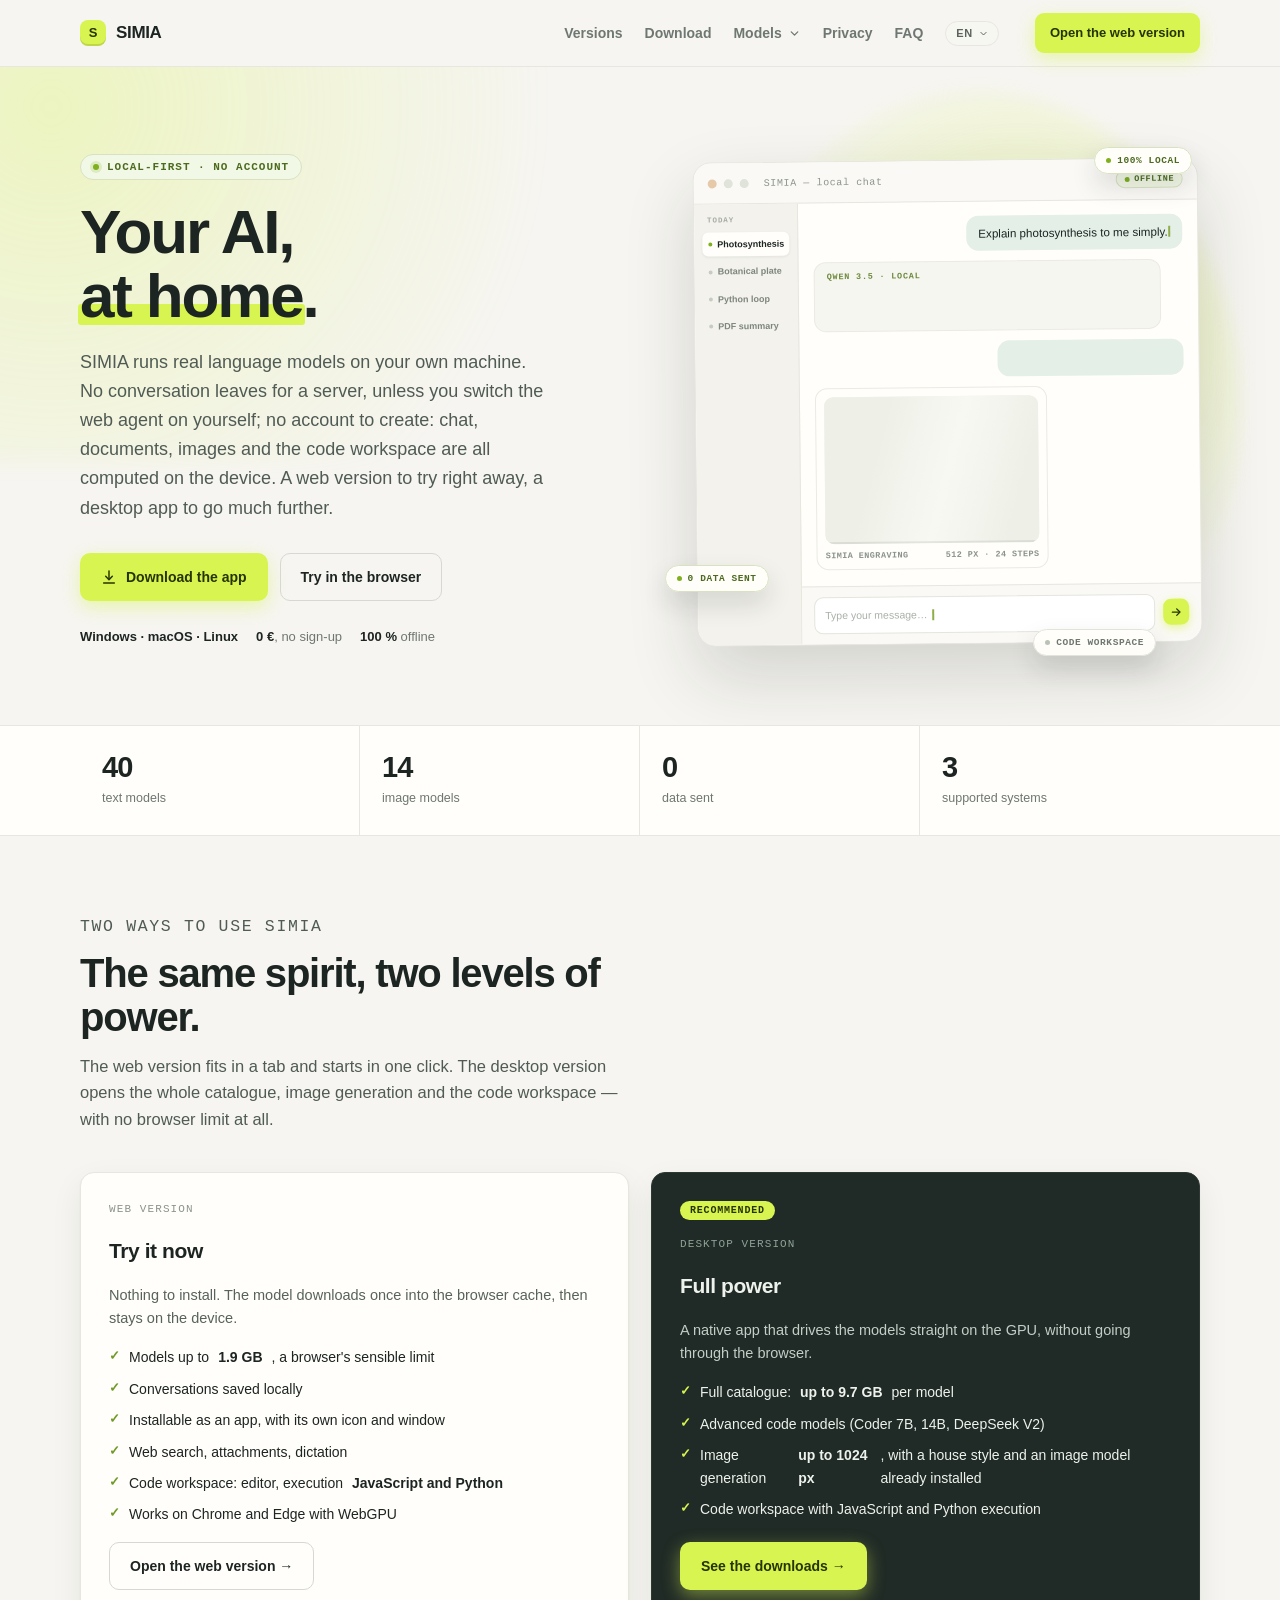
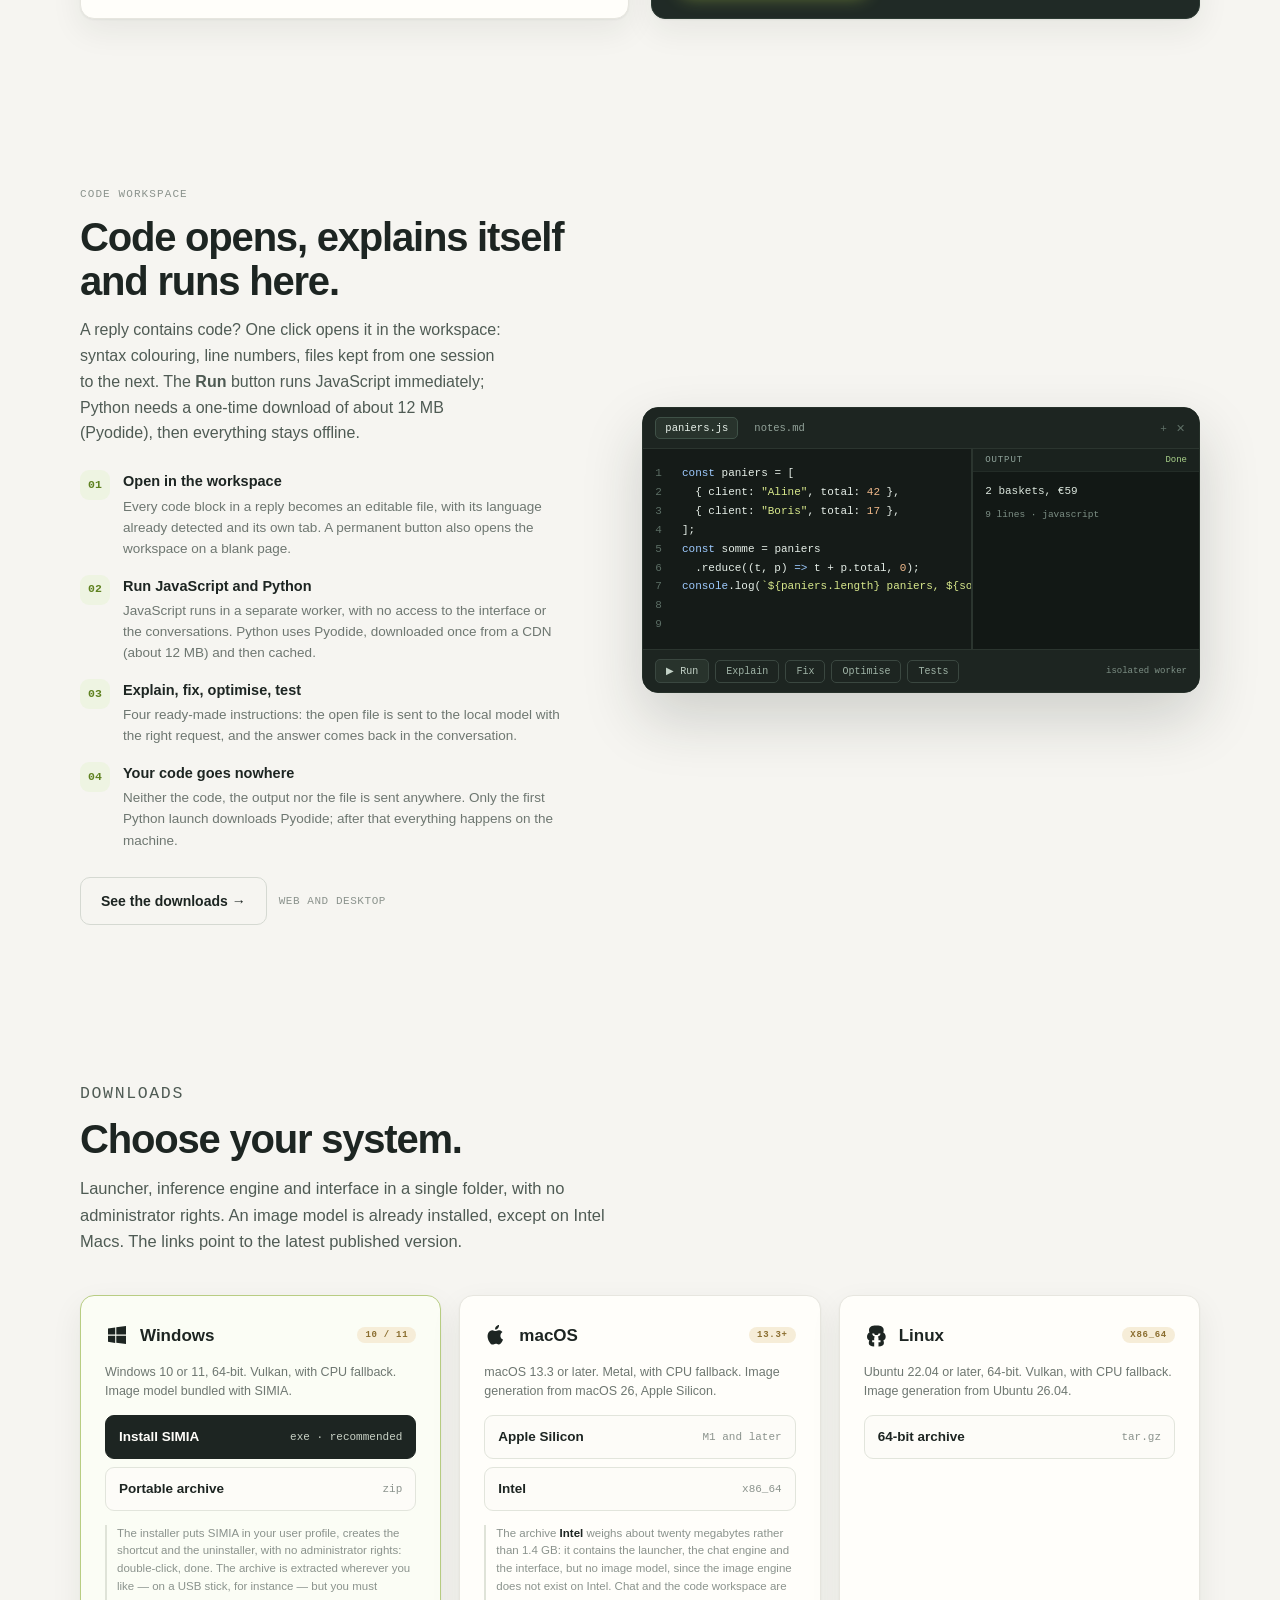
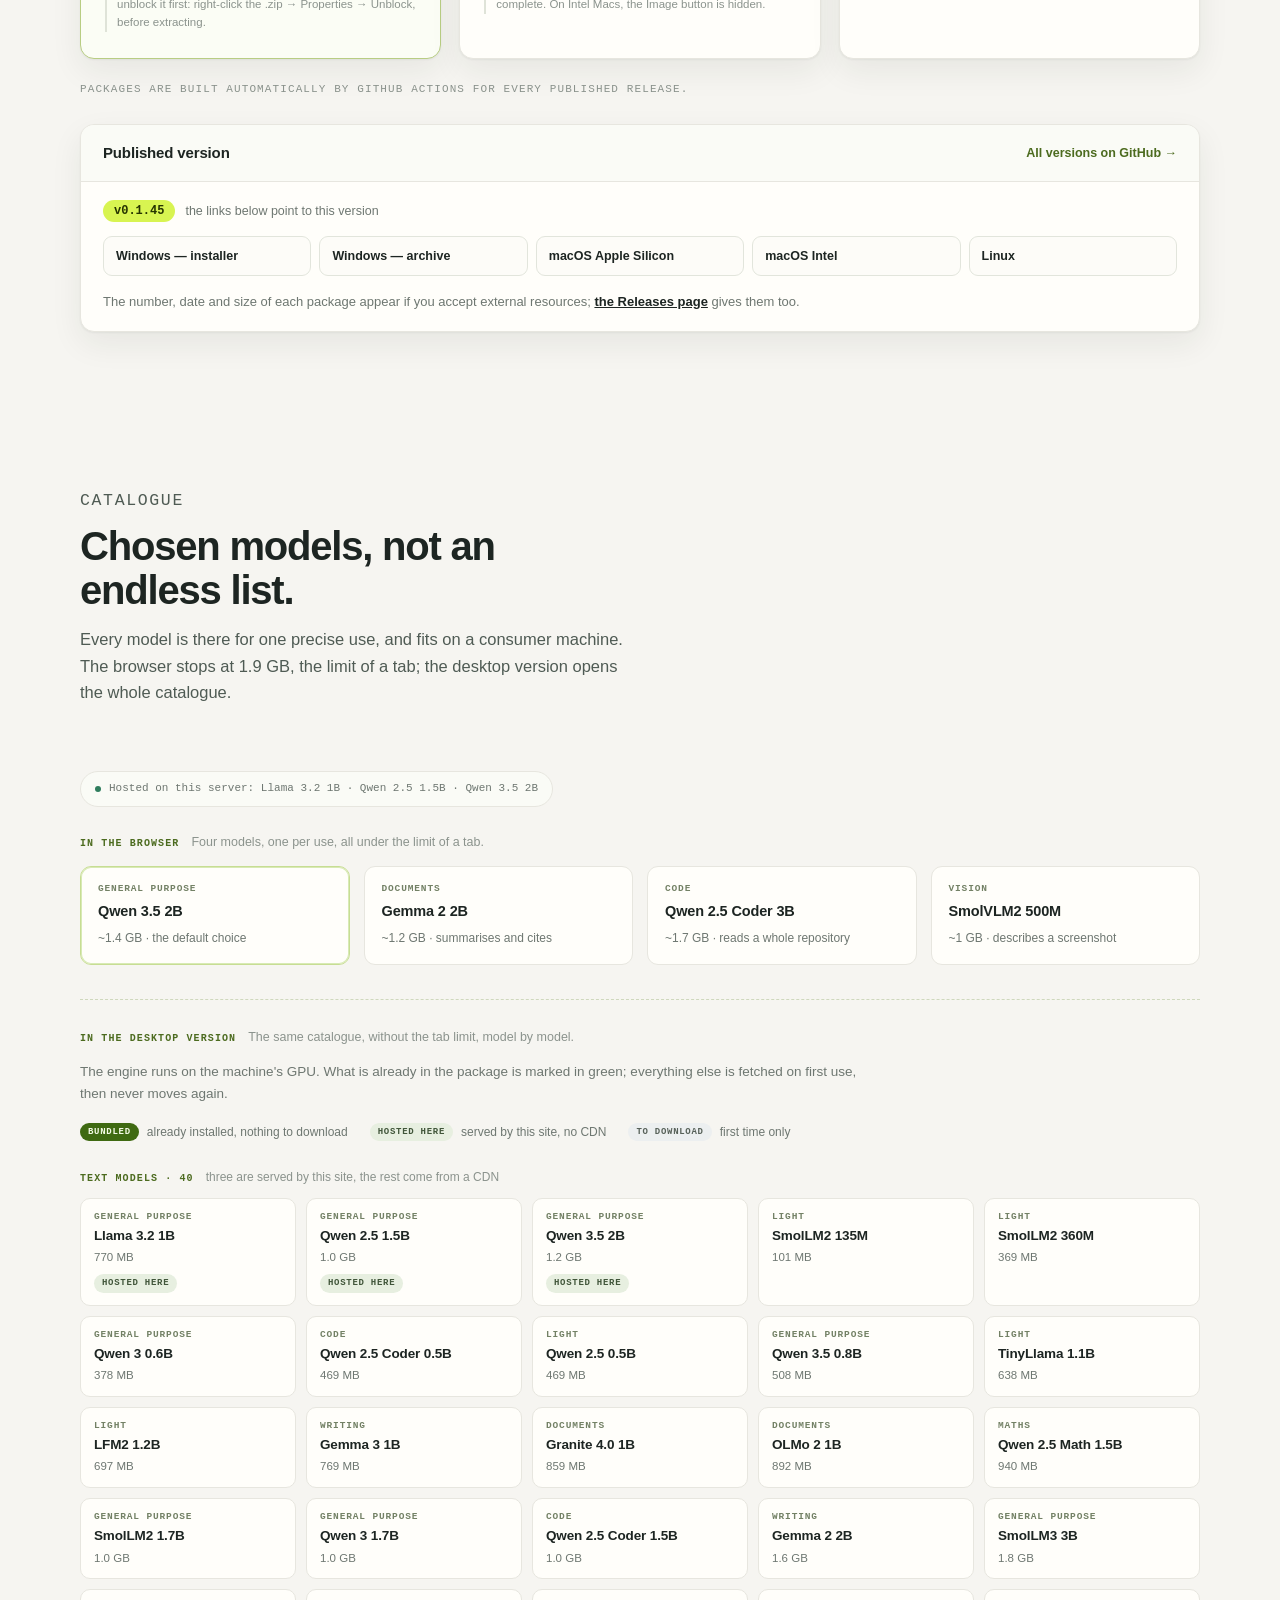
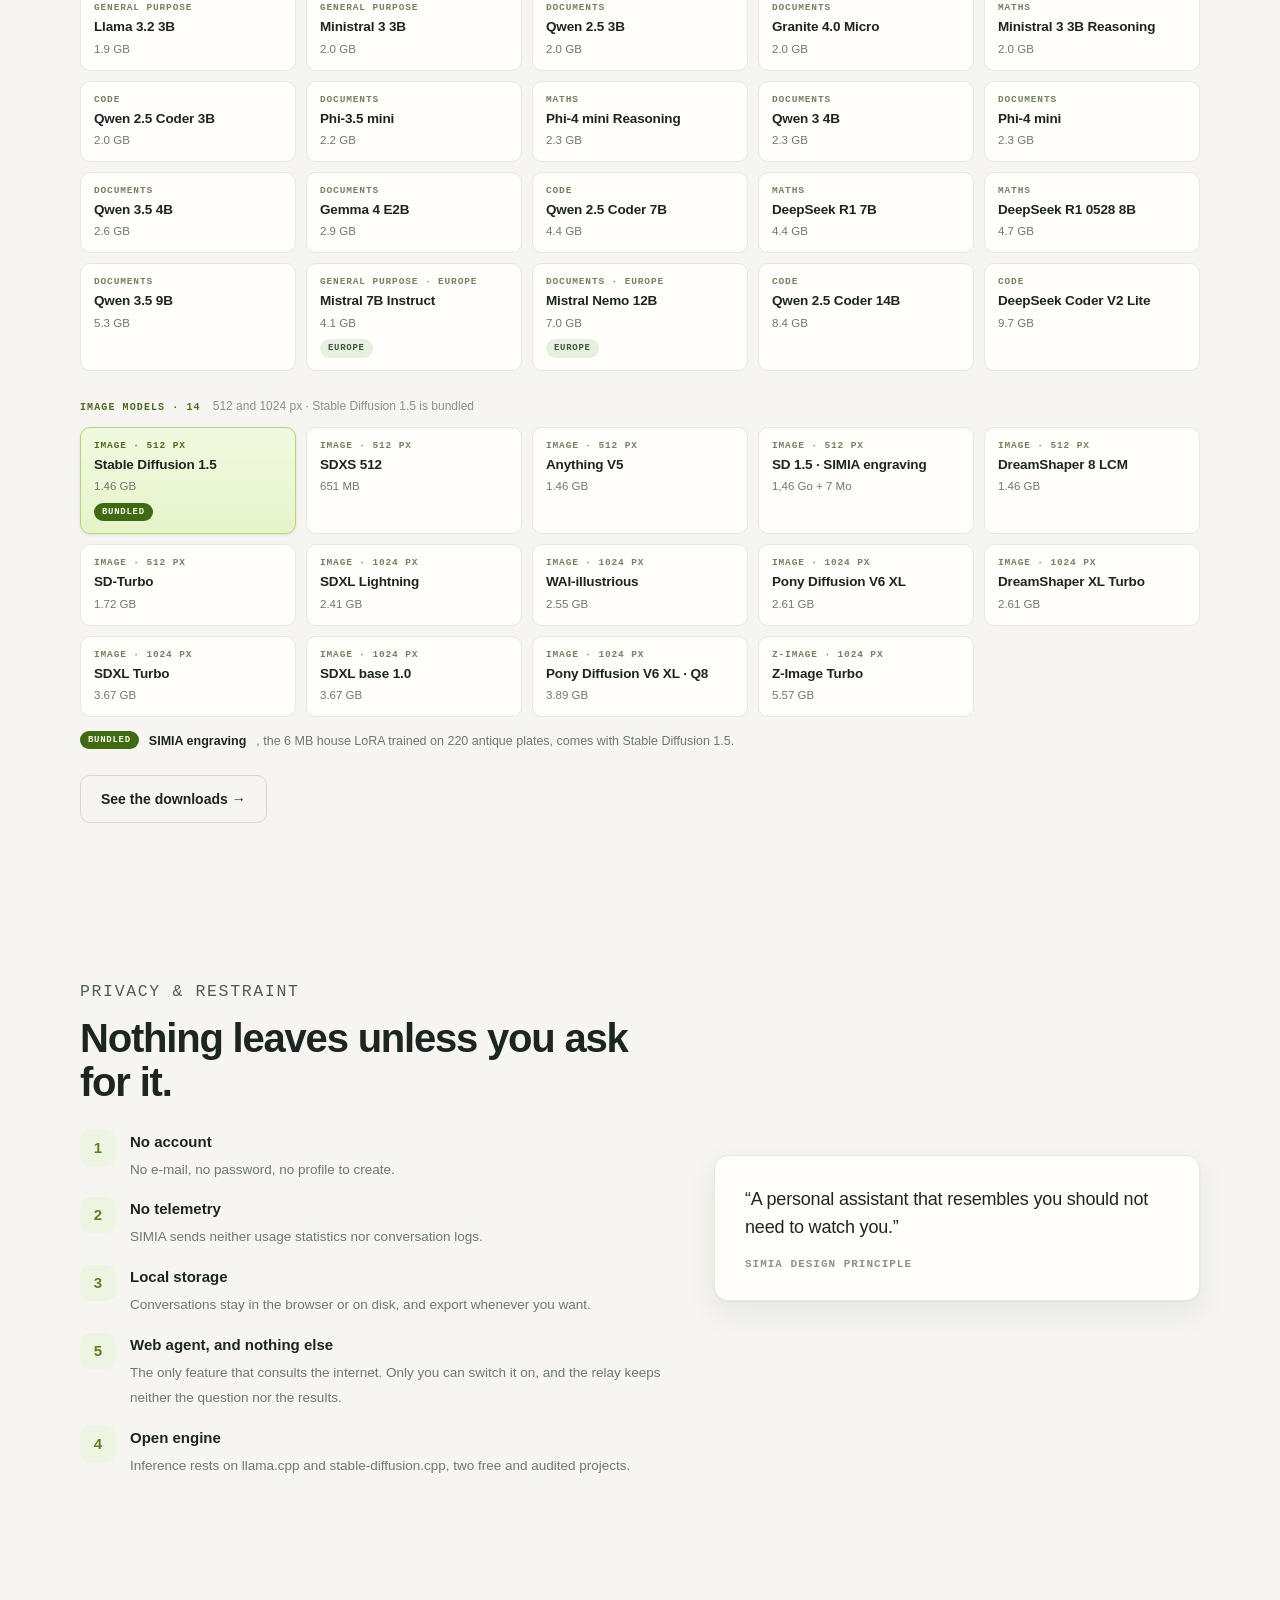
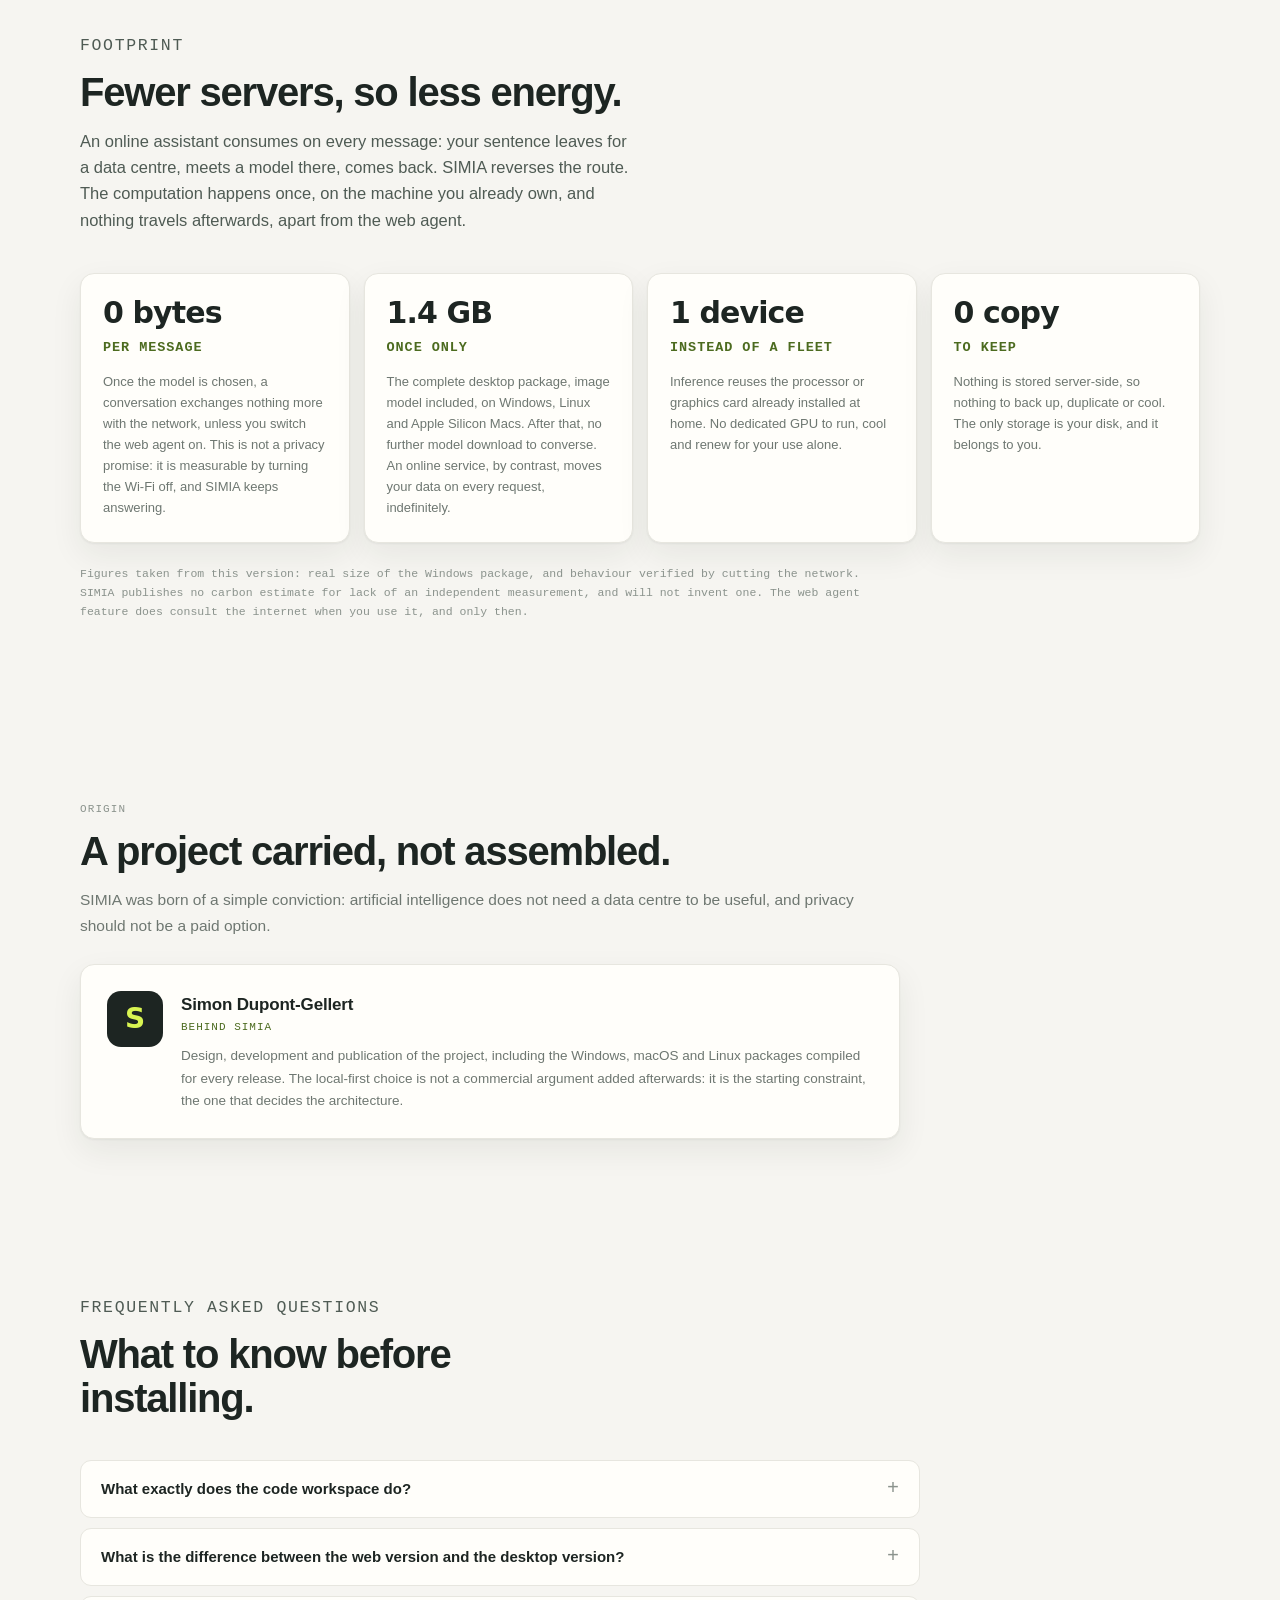
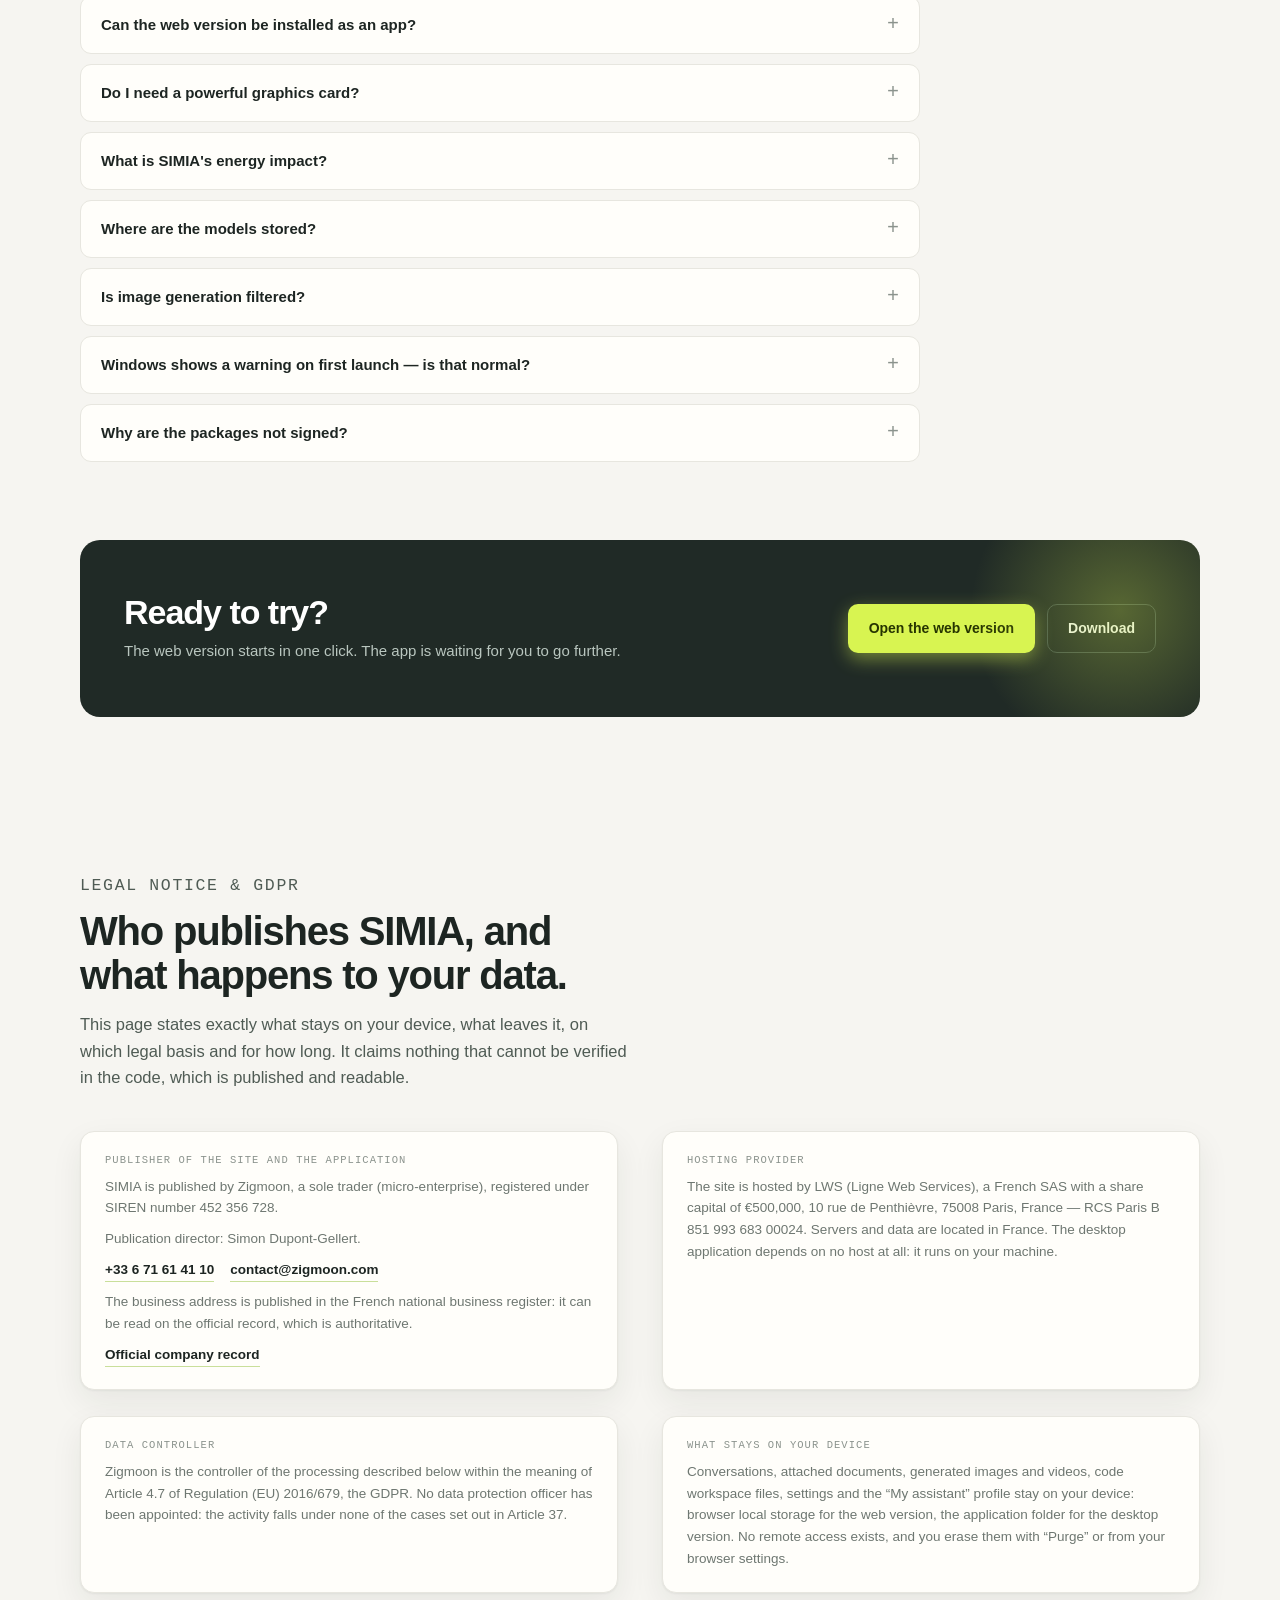
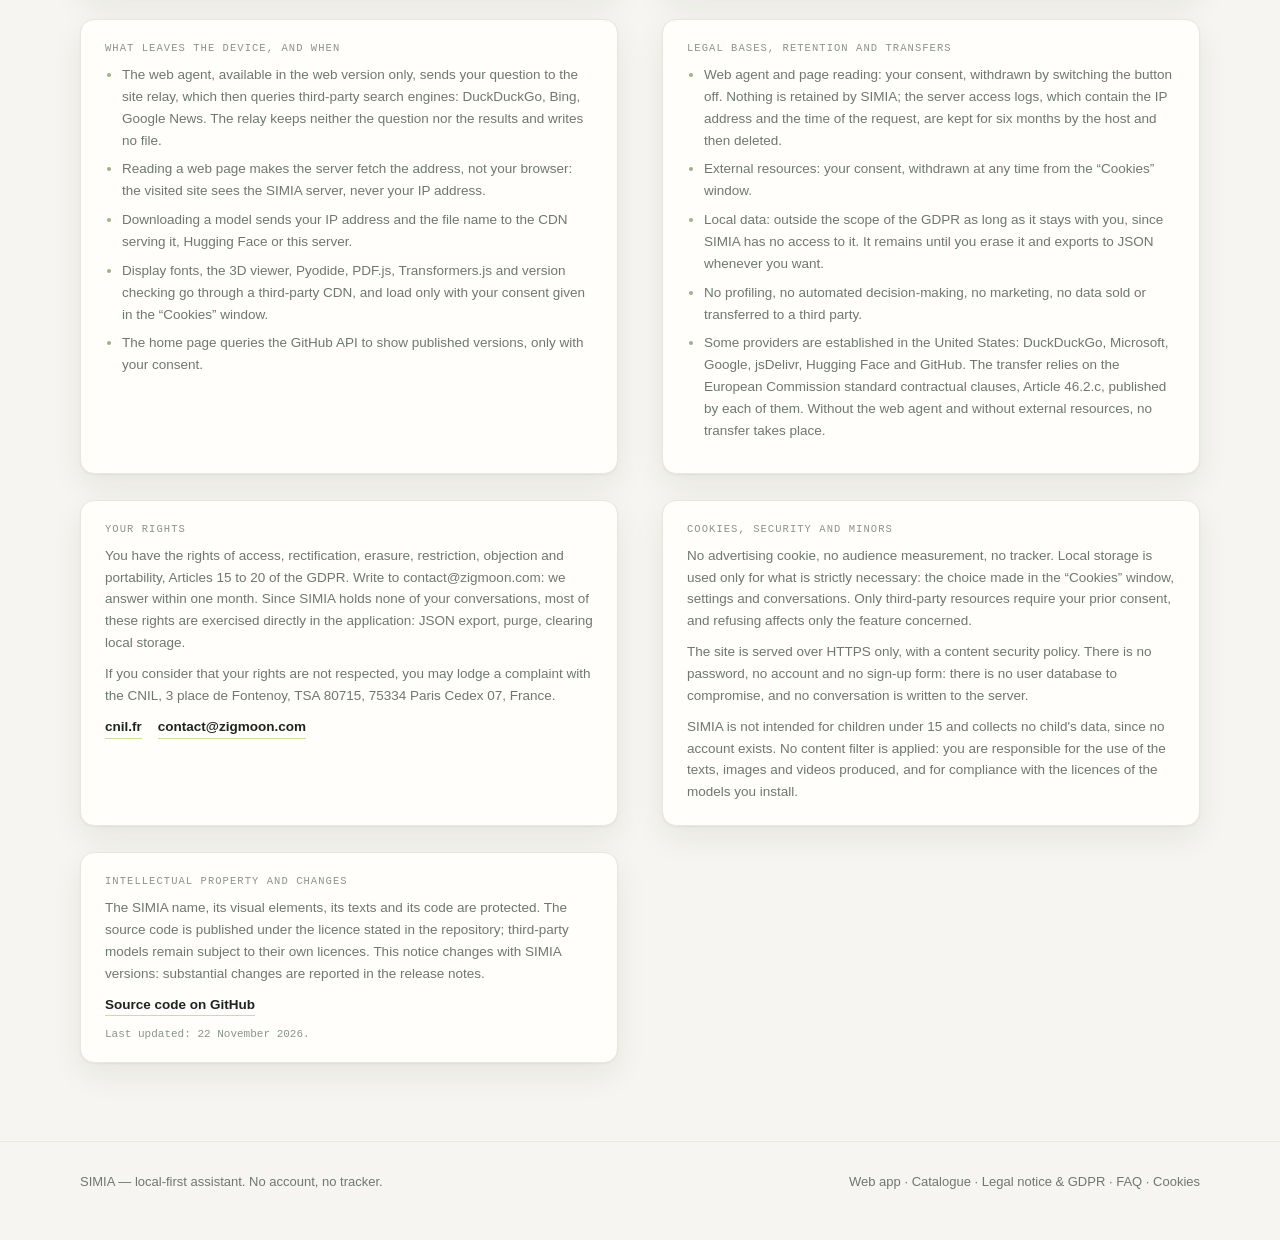
==== commit 737f539b: "Version 0.1.45 : un style importe n'est plus une impasse Retour d'usage : importer un style MiniMax-" ====
--- a/deploy/index.html
+++ b/deploy/index.html
@@ -54,7 +54,7 @@
       "applicationCategory": "UtilitiesApplication",
       "applicationSubCategory": "Assistant IA local-first",
       "operatingSystem": ["Windows 10", "Windows 11", "macOS 13.3+", "Linux x86_64", "Web"],
-      "softwareVersion": "0.1.44",
+      "softwareVersion": "0.1.45",
       "description": "Assistant IA local-first : les modèles de langage, l'analyse de documents et la génération d'images s'exécutent sur la machine de l'utilisateur, sans compte, sans serveur et sans télémétrie. Aucune requête ne traverse le réseau : l'inférence réutilise le matériel déjà présent, au lieu d'un centre de données.",
       "inLanguage": ["fr", "en", "es", "ja"],
       "isAccessibleForFree": true,
@@ -73,7 +73,7 @@
         { "@type": "Organization", "name": "Zigmoon", "url": "https://zigmoon.com" }
       ],
       "creator": { "@type": "Person", "name": "Simon Dupont-Gellert" },
-      "downloadUrl": "https://github.com/zigmoon/SIMIA/releases/tag/v0.1.44",
+      "downloadUrl": "https://github.com/zigmoon/SIMIA/releases/tag/v0.1.45",
       "sameAs": ["https://github.com/zigmoon/SIMIA"]
     },
     {
@@ -1400,8 +1400,8 @@
           </div>
           <p class="req">Windows 10 ou 11, 64 bits. Vulkan, repli sur le processeur. Image fournie avec SIMIA.</p>
           <div class="files">
-            <a class="file-primary" data-release="windows-x64-setup.exe" href="https://github.com/zigmoon/SIMIA/releases/download/v0.1.44/simia-windows-x64-setup.exe" download><span>Installer SIMIA</span><small>exe · recommandé</small></a>
-            <a data-release="windows-x64.zip" href="https://github.com/zigmoon/SIMIA/releases/download/v0.1.44/simia-windows-x64.zip" download><span>Archive portable</span><small>zip</small></a>
+            <a class="file-primary" data-release="windows-x64-setup.exe" href="https://github.com/zigmoon/SIMIA/releases/download/v0.1.45/simia-windows-x64-setup.exe" download><span>Installer SIMIA</span><small>exe · recommandé</small></a>
+            <a data-release="windows-x64.zip" href="https://github.com/zigmoon/SIMIA/releases/download/v0.1.45/simia-windows-x64.zip" download><span>Archive portable</span><small>zip</small></a>
           </div>
           <p class="dl-note">L'installeur place SIMIA dans votre profil, crée le raccourci et le désinstalleur, sans droit administrateur : double-clic, c'est tout. L'archive, elle, se décompresse où vous voulez — sur une clé USB par exemple — mais il faut d'abord la débloquer : clic droit sur le .zip → Propriétés → Débloquer, avant extraction.</p>
         </article>
@@ -1416,8 +1416,8 @@
           </div>
           <p class="req">macOS 13.3 ou plus. Metal, repli sur le processeur. Images dès macOS 26, Apple Silicon.</p>
           <div class="files">
-            <a data-release="macos-arm64.tar.gz" href="https://github.com/zigmoon/SIMIA/releases/download/v0.1.44/simia-macos-arm64.tar.gz" download><span>Apple Silicon</span><small>M1 et plus</small></a>
-            <a data-release="macos-x64.tar.gz" href="https://github.com/zigmoon/SIMIA/releases/download/v0.1.44/simia-macos-x64.tar.gz" download><span>Intel</span><small>x86_64</small></a>
+            <a data-release="macos-arm64.tar.gz" href="https://github.com/zigmoon/SIMIA/releases/download/v0.1.45/simia-macos-arm64.tar.gz" download><span>Apple Silicon</span><small>M1 et plus</small></a>
+            <a data-release="macos-x64.tar.gz" href="https://github.com/zigmoon/SIMIA/releases/download/v0.1.45/simia-macos-x64.tar.gz" download><span>Intel</span><small>x86_64</small></a>
           </div>
           <p class="dl-note">L'archive <b>Intel</b> pèse une vingtaine de mégaoctets et non 1,4 Go : elle contient le lanceur, le moteur de conversation et l'interface, mais aucun modèle d'image, puisque le moteur d'images n'existe pas sur Intel. La conversation et l'atelier de code y sont complets. Sur Mac Intel, le bouton Image est masqué.</p>
         </article>
@@ -1432,7 +1432,7 @@
           </div>
           <p class="req">Ubuntu 22.04 ou plus, 64 bits. Vulkan, repli sur le processeur. Images dès Ubuntu 26.04.</p>
           <div class="files">
-            <a data-release="linux-x64.tar.gz" href="https://github.com/zigmoon/SIMIA/releases/download/v0.1.44/simia-linux-x64.tar.gz" download><span>Archive 64 bits</span><small>tar.gz</small></a>
+            <a data-release="linux-x64.tar.gz" href="https://github.com/zigmoon/SIMIA/releases/download/v0.1.45/simia-linux-x64.tar.gz" download><span>Archive 64 bits</span><small>tar.gz</small></a>
           </div>
         </article>
       </div>
@@ -1789,7 +1789,7 @@
      fichiers dans la release publiée ; tools/prepare-ftp.ps1 refuse de
      préparer le site si l'une de ces copies prend du retard.
      ------------------------------------------------------------------ */
-  const RELEASE_TAG = "v0.1.44";
+  const RELEASE_TAG = "v0.1.45";
   const RELEASE_PREFIX = "simia-";
   const REPO_URL = "https://github.com/zigmoon/SIMIA";
   /* La page annonce une version, mais GitHub peut en avoir publie une plus
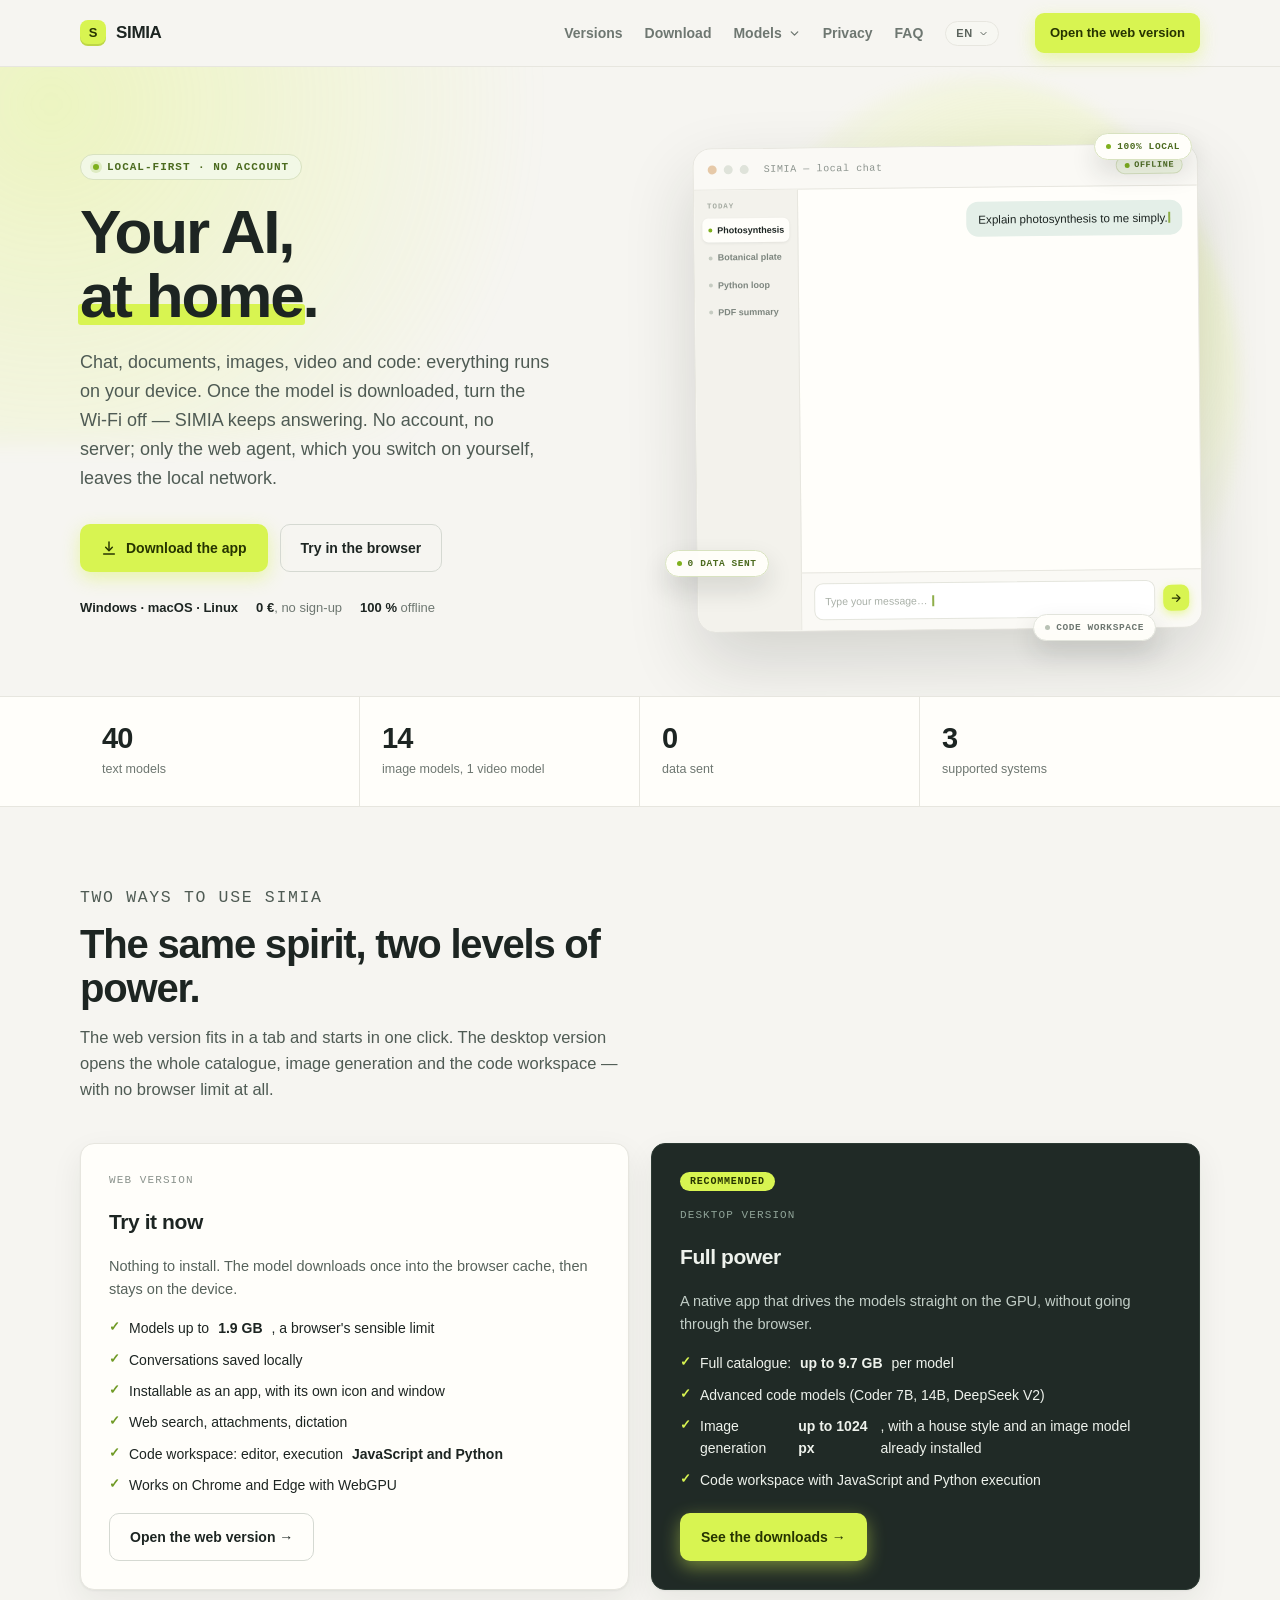
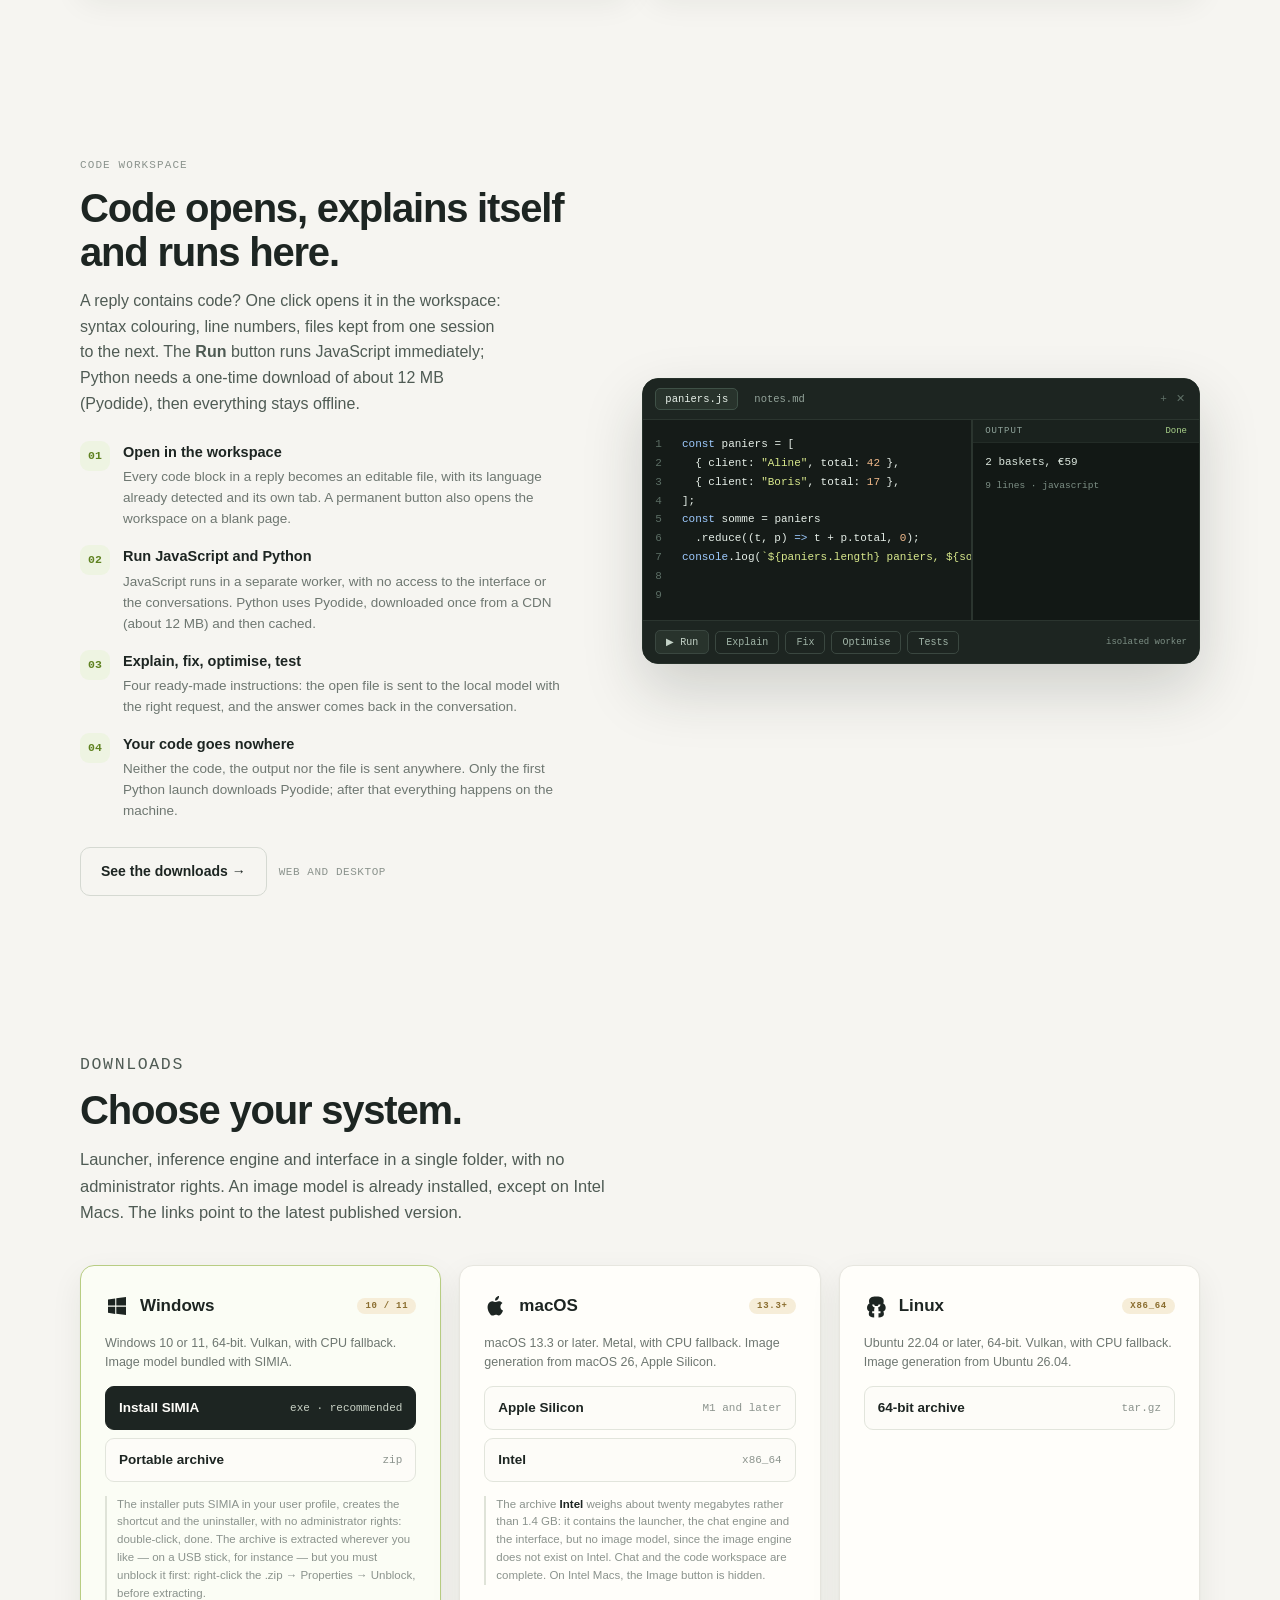
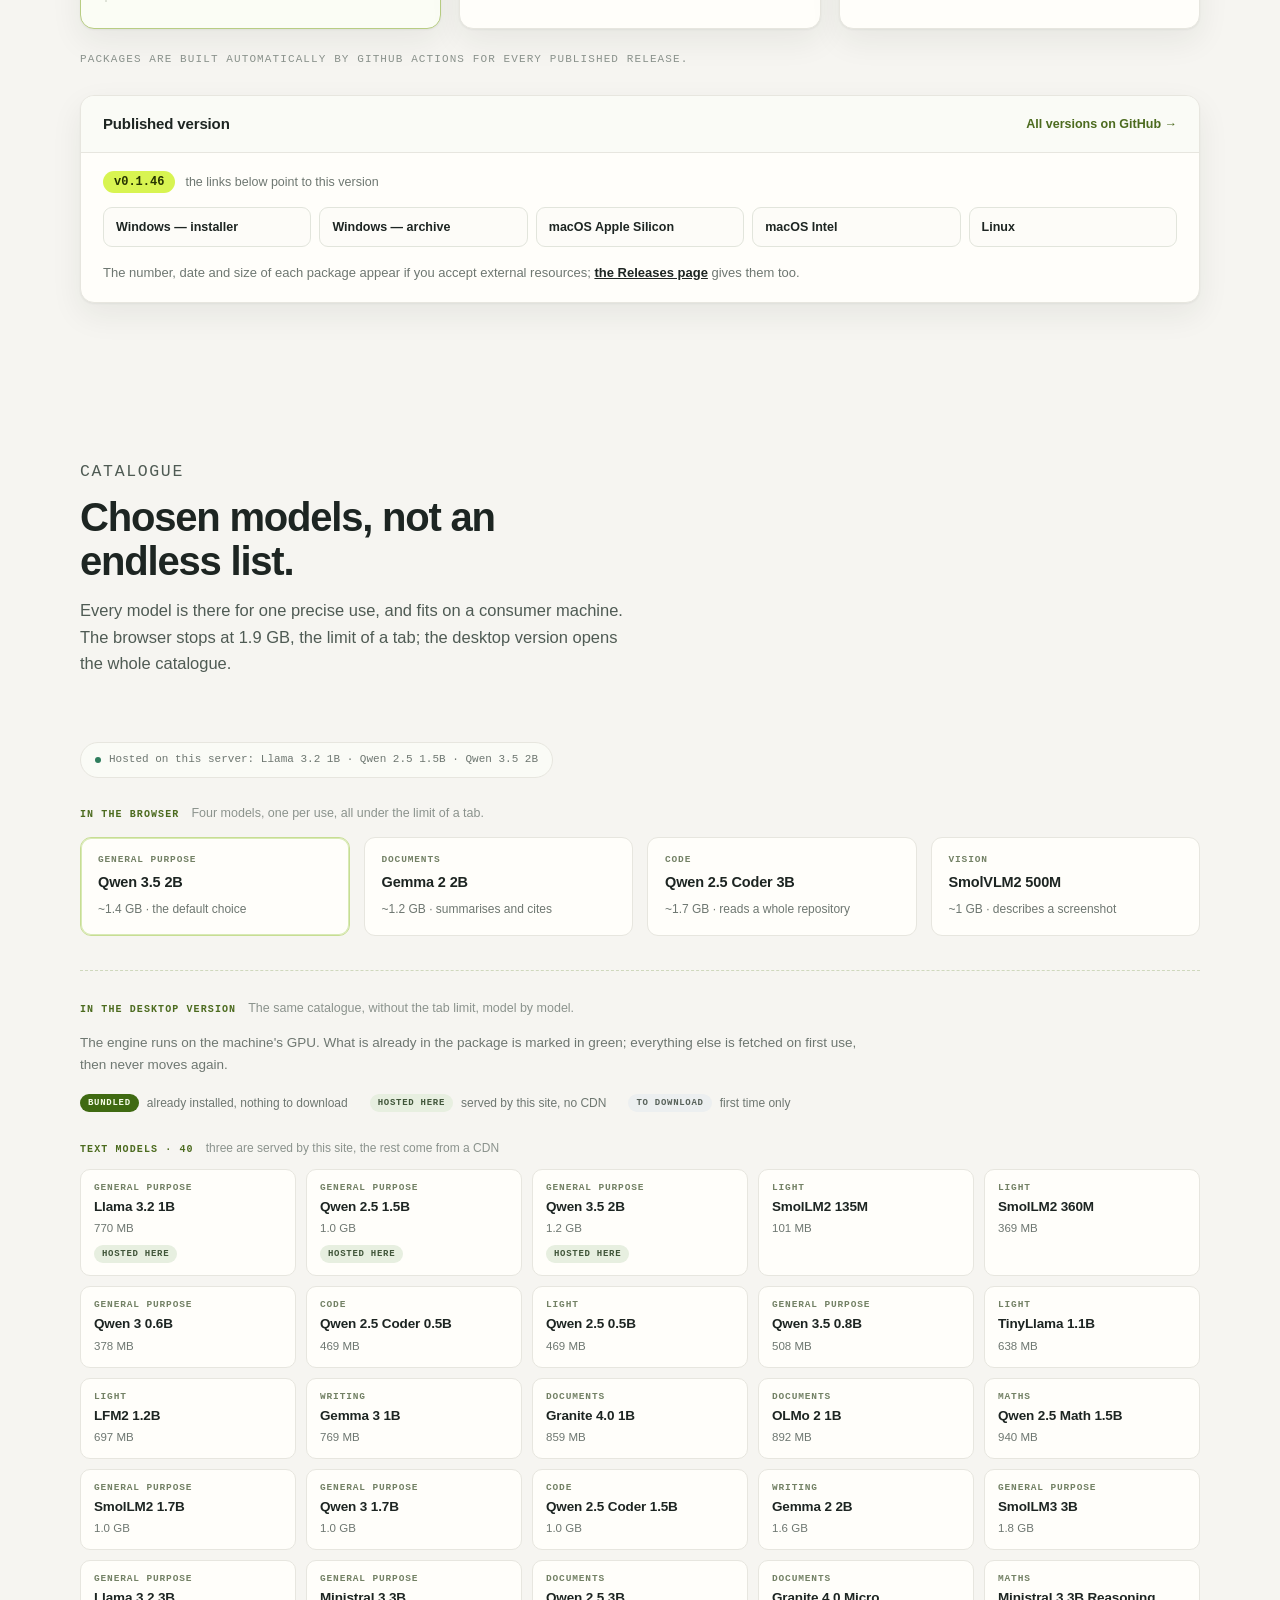
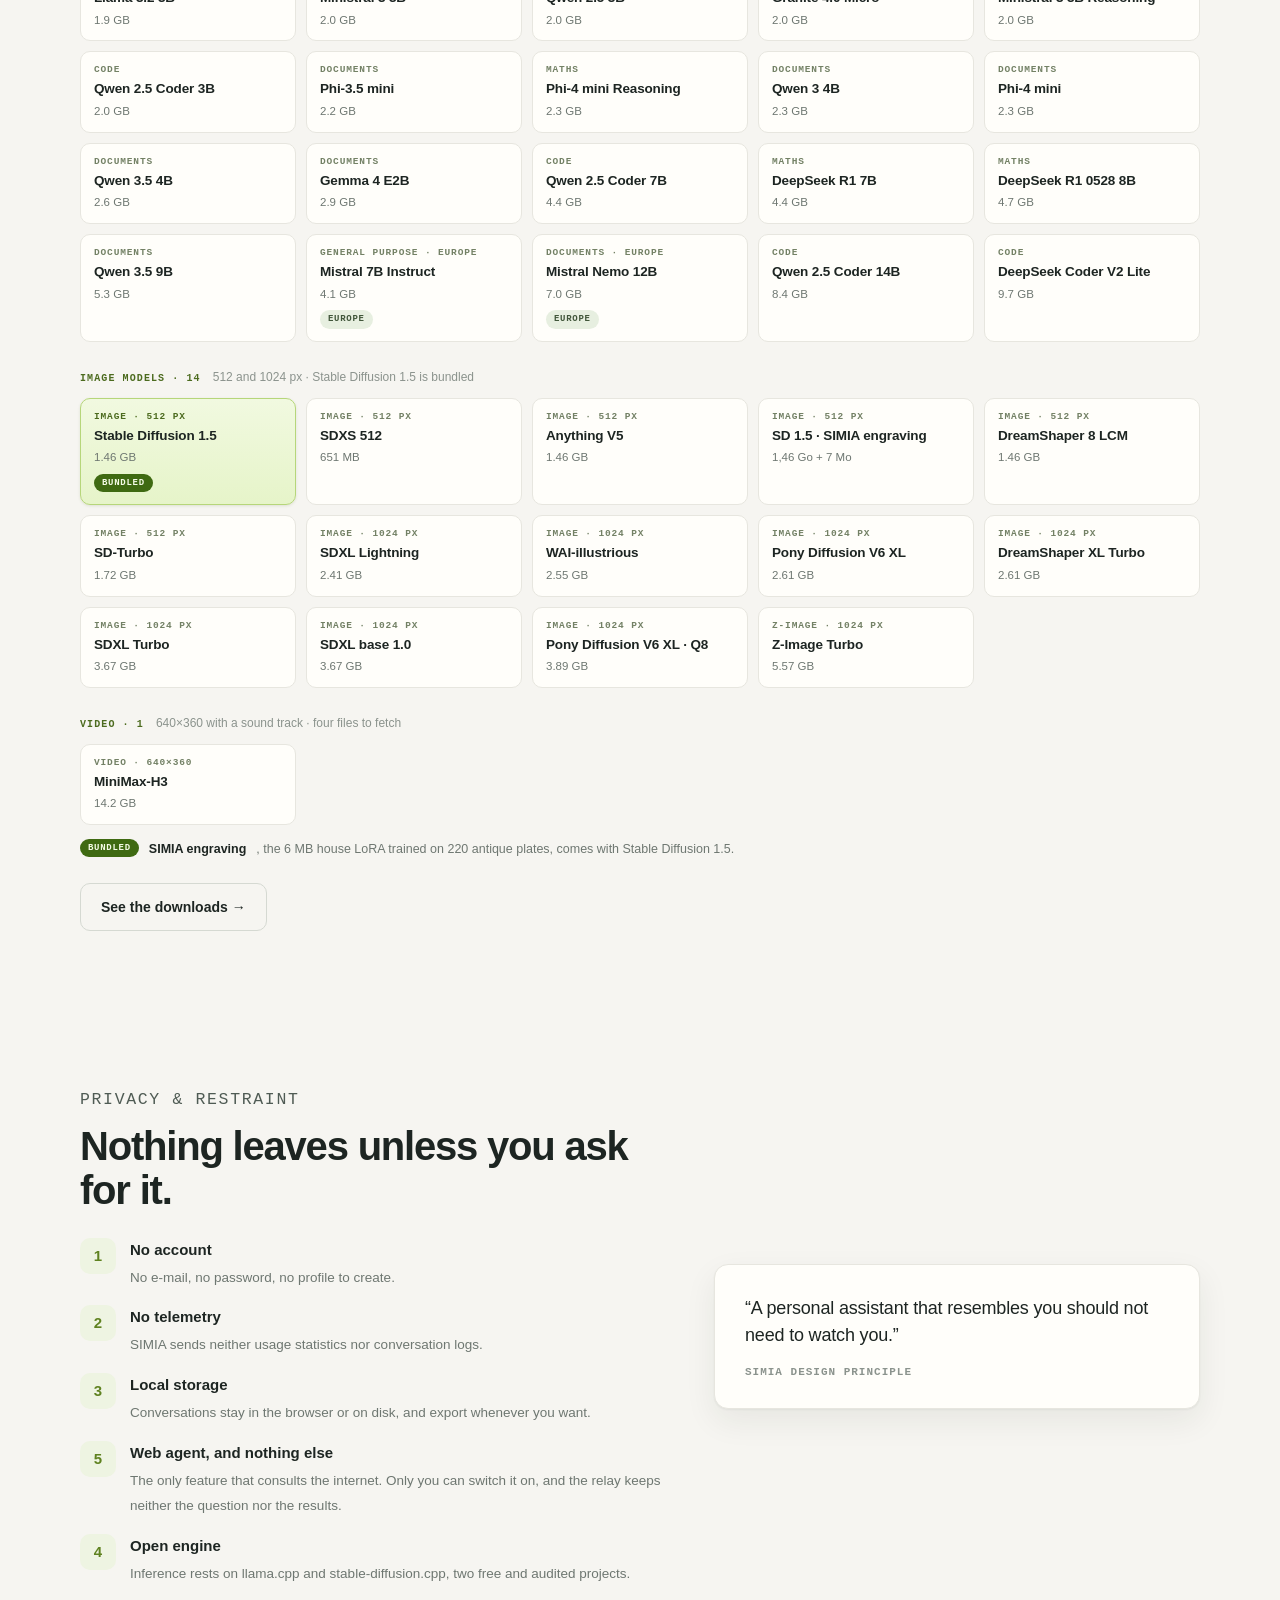
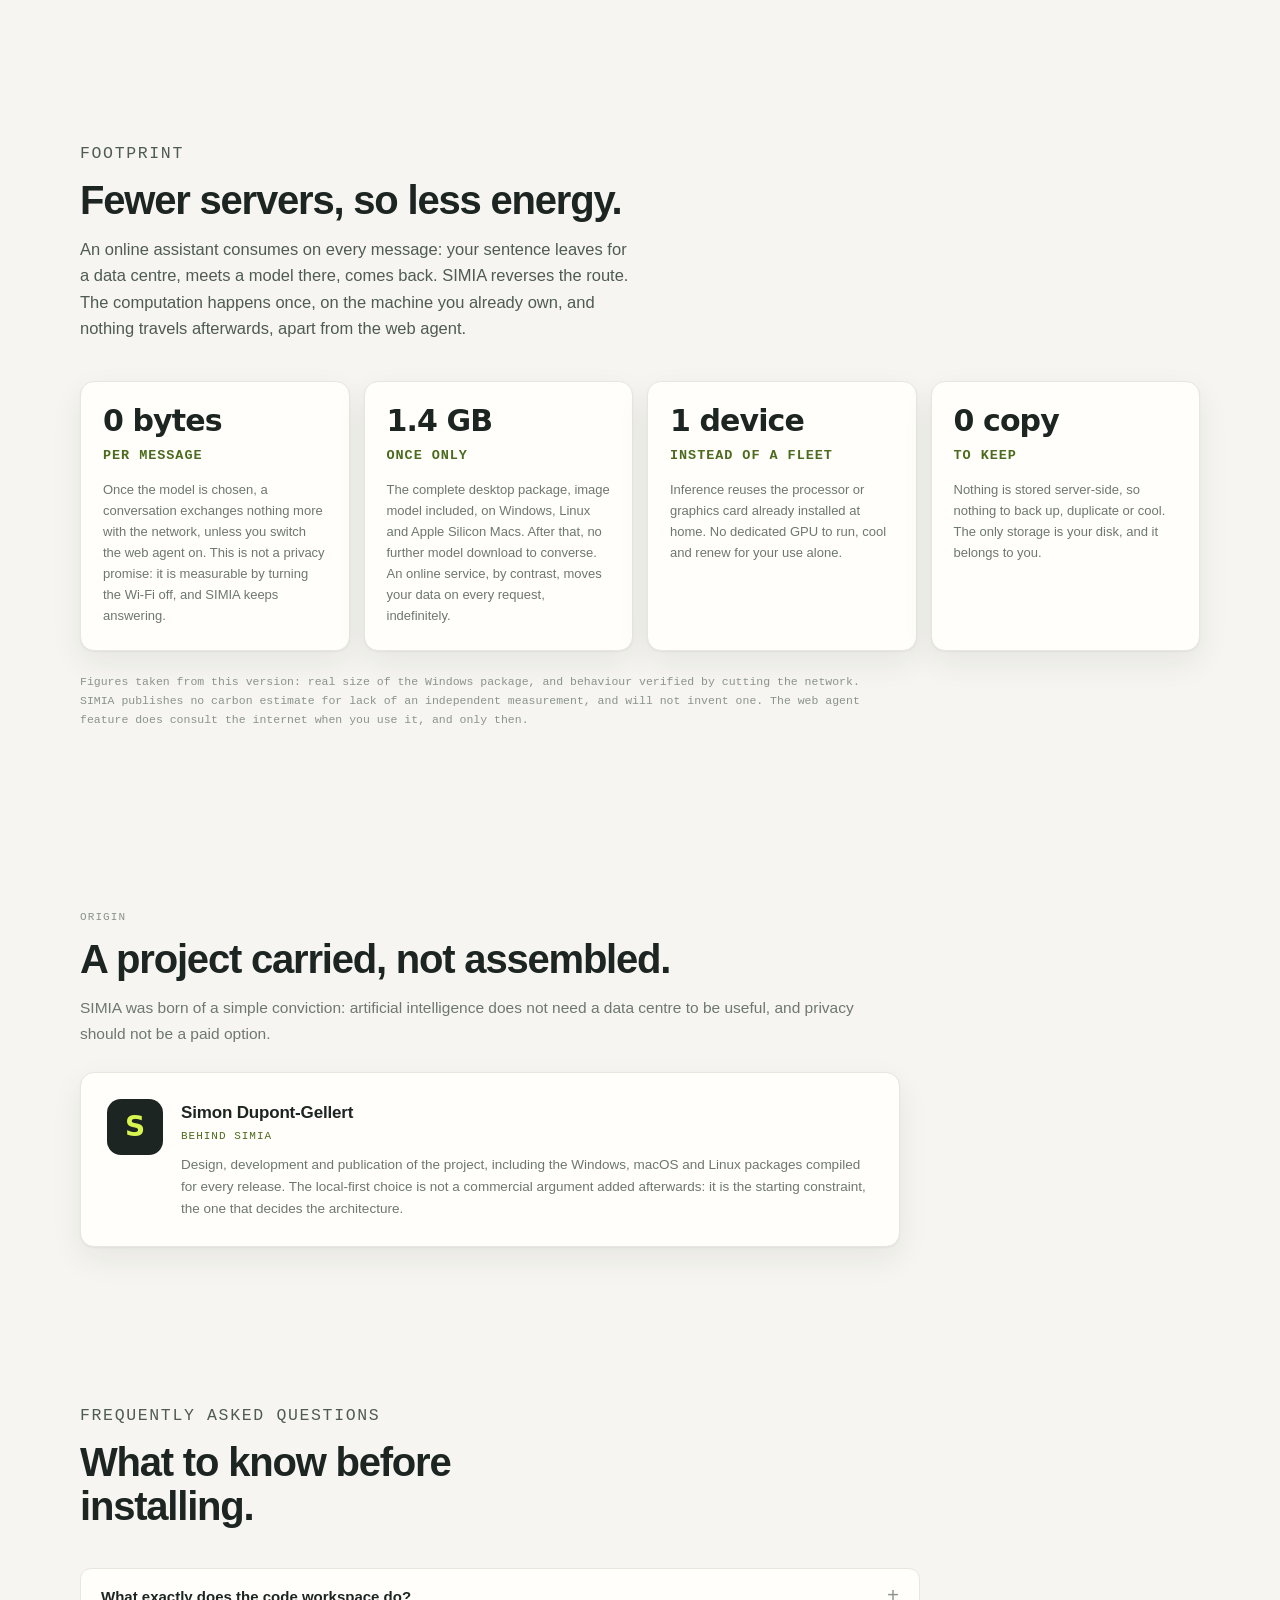
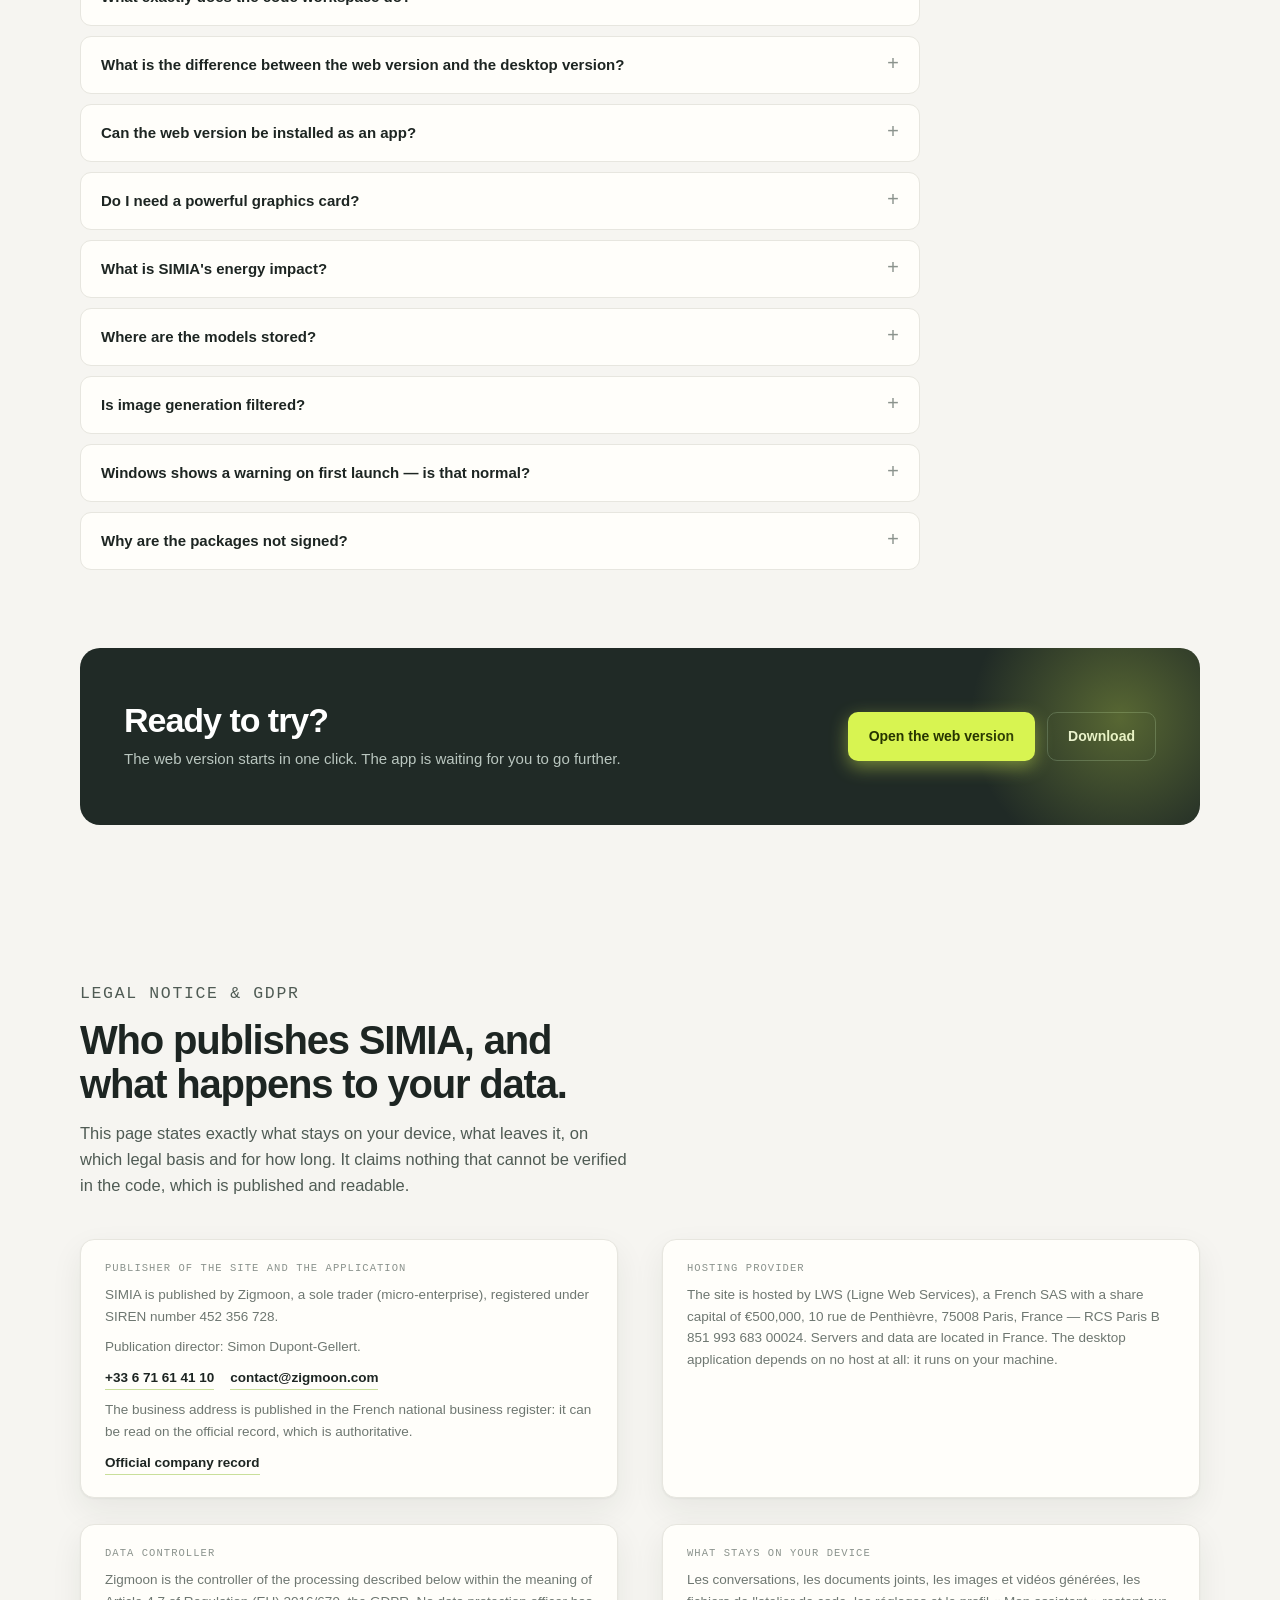
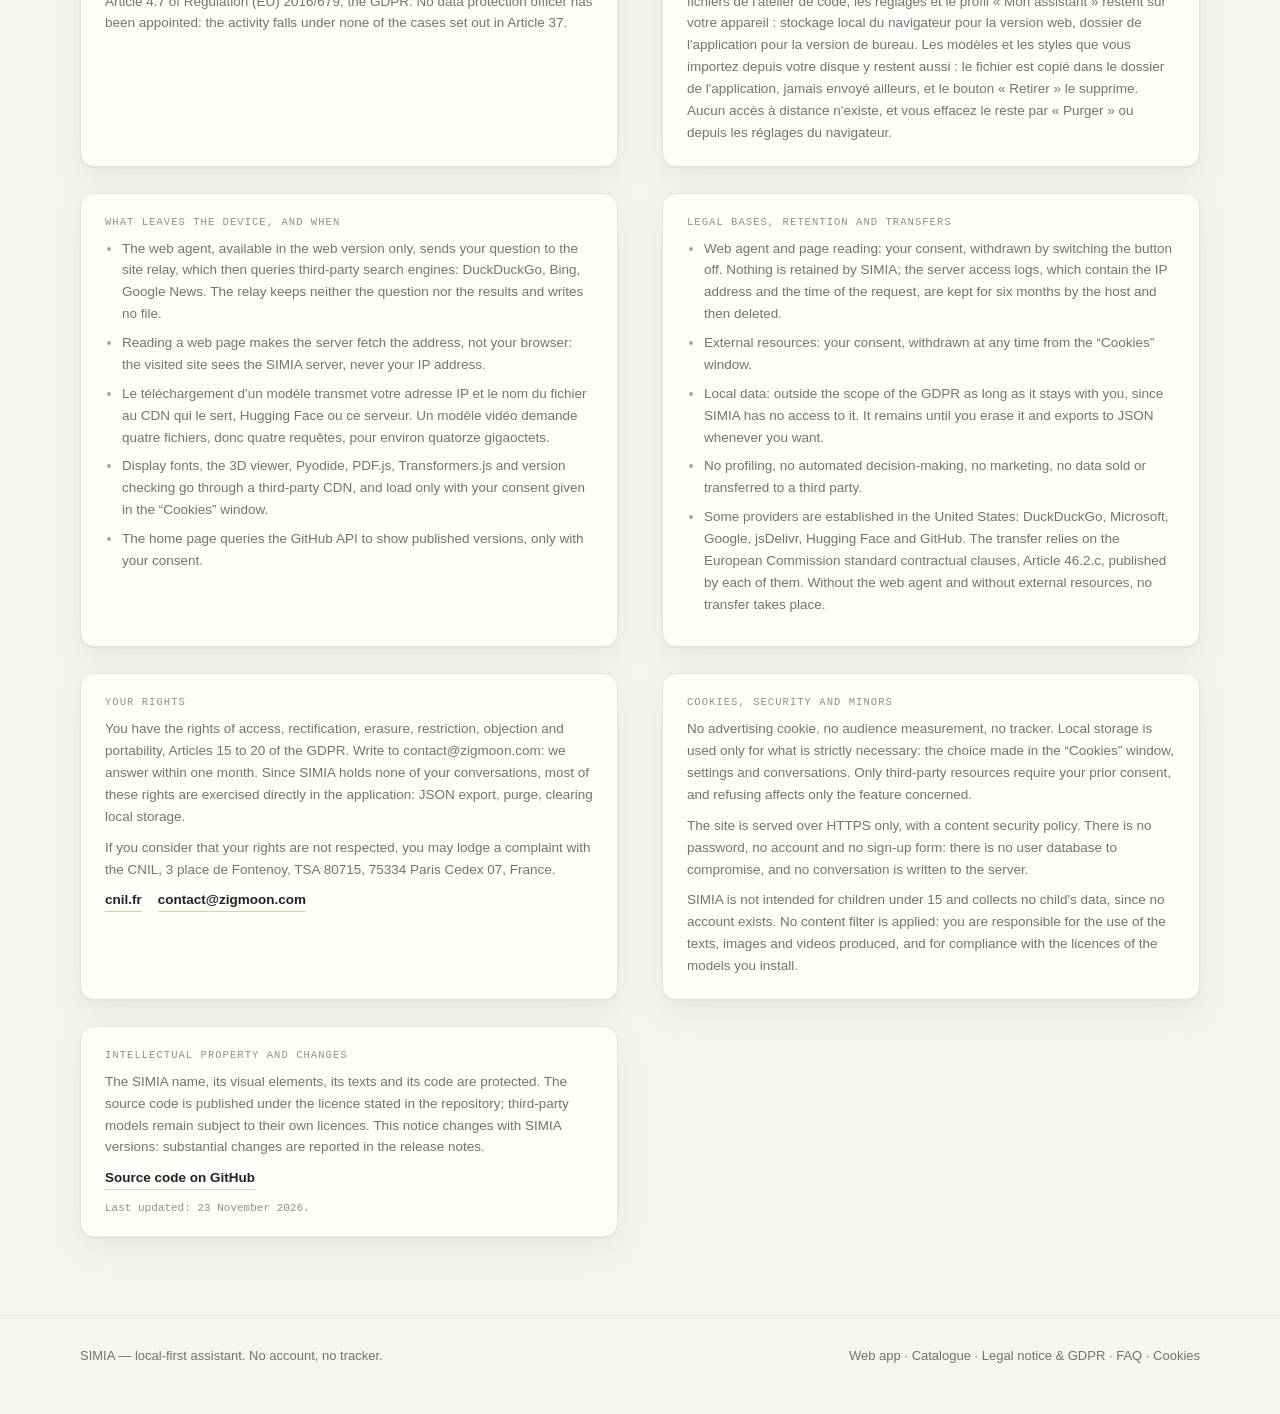
==== commit 28336693: "Version 0.1.46 : menu Modeles rempli, accroche raccourcie, mentions legales a jour Landing - Le sous" ====
--- a/deploy/index.html
+++ b/deploy/index.html
@@ -54,7 +54,7 @@
       "applicationCategory": "UtilitiesApplication",
       "applicationSubCategory": "Assistant IA local-first",
       "operatingSystem": ["Windows 10", "Windows 11", "macOS 13.3+", "Linux x86_64", "Web"],
-      "softwareVersion": "0.1.45",
+      "softwareVersion": "0.1.46",
       "description": "Assistant IA local-first : les modèles de langage, l'analyse de documents et la génération d'images s'exécutent sur la machine de l'utilisateur, sans compte, sans serveur et sans télémétrie. Aucune requête ne traverse le réseau : l'inférence réutilise le matériel déjà présent, au lieu d'un centre de données.",
       "inLanguage": ["fr", "en", "es", "ja"],
       "isAccessibleForFree": true,
@@ -73,7 +73,7 @@
         { "@type": "Organization", "name": "Zigmoon", "url": "https://zigmoon.com" }
       ],
       "creator": { "@type": "Person", "name": "Simon Dupont-Gellert" },
-      "downloadUrl": "https://github.com/zigmoon/SIMIA/releases/tag/v0.1.45",
+      "downloadUrl": "https://github.com/zigmoon/SIMIA/releases/tag/v0.1.46",
       "sameAs": ["https://github.com/zigmoon/SIMIA"]
     },
     {
@@ -991,18 +991,33 @@
               <p class="mega-title">Conversation</p>
               <a class="mega-item" href="#modeles">
                 <span class="mega-name">Qwen 3.5 2B</span>
-                <span class="mega-desc">Généraliste · ~1,2 Go</span>
+                <span class="mega-desc">Généraliste · 1,2–1,4 Go</span>
                 <span class="mega-tag both">Web + bureau</span>
               </a>
               <a class="mega-item" href="#modeles">
+                <span class="mega-name">Qwen 3.5 4B</span>
+                <span class="mega-desc">Documents · ~2,6 Go</span>
+                <span class="mega-tag desk">Bureau</span>
+              </a>
+              <a class="mega-item" href="#modeles">
                 <span class="mega-name">Gemma 2 2B</span>
-                <span class="mega-desc">Documents · ~1,2 Go</span>
+                <span class="mega-desc">Documents · 1,2–1,6 Go</span>
                 <span class="mega-tag both">Web + bureau</span>
               </a>
               <a class="mega-item" href="#modeles">
                 <span class="mega-name">Qwen 2.5 Coder 3B</span>
-                <span class="mega-desc">Code · ~1,7 Go</span>
+                <span class="mega-desc">Code · 1,7–2,0 Go</span>
                 <span class="mega-tag both">Web + bureau</span>
+              </a>
+              <a class="mega-item" href="#modeles">
+                <span class="mega-name">Ministral 3 3B</span>
+                <span class="mega-desc">Généraliste européen · ~2,0 Go</span>
+                <span class="mega-tag desk">Bureau</span>
+              </a>
+              <a class="mega-item" href="#modeles">
+                <span class="mega-name">Mistral 7B Instruct</span>
+                <span class="mega-desc">Généraliste européen · ~4,1 Go</span>
+                <span class="mega-tag desk">Bureau</span>
               </a>
               <a class="mega-item" href="#modeles">
                 <span class="mega-name">SmolVLM2 500M</span>
@@ -1012,42 +1027,58 @@
             </div>
 
             <div class="mega-col">
-              <p class="mega-title">Génération d'images</p>
+              <p class="mega-title">Images et vidéo</p>
               <a class="mega-item" href="#modeles">
                 <span class="mega-name">Gravure SIMIA</span>
                 <span class="mega-desc">Style maison · LoRA 6 Mo</span>
-                <span class="mega-tag soon">Bureau</span>
+                <span class="mega-tag desk">Bureau</span>
+              </a>
+              <a class="mega-item" href="#modeles">
+                <span class="mega-name">SD-Turbo</span>
+                <span class="mega-desc">512 px en 1,2 s · ~1,7 Go</span>
+                <span class="mega-tag desk">Bureau</span>
               </a>
               <a class="mega-item" href="#modeles">
                 <span class="mega-name">SDXL Turbo</span>
                 <span class="mega-desc">1024 px en 6 s · ~3,7 Go</span>
-                <span class="mega-tag soon">Bureau</span>
+                <span class="mega-tag desk">Bureau</span>
               </a>
               <a class="mega-item" href="#modeles">
-                <span class="mega-name">SD-Turbo</span>
-                <span class="mega-desc">512 px en 1,2 s · ~1,7 Go</span>
-                <span class="mega-tag soon">Bureau</span>
+                <span class="mega-name">Pony Diffusion V6 XL</span>
+                <span class="mega-desc">1024 px, style anime · ~2,6 Go</span>
+                <span class="mega-tag desk">Bureau</span>
               </a>
               <a class="mega-item" href="#modeles">
                 <span class="mega-name">Z-Image Turbo</span>
-                <span class="mega-desc">1024 px · ~5,6 Go</span>
-                <span class="mega-tag soon">Bureau</span>
+                <span class="mega-desc">1024 px en 8 pas · ~5,6 Go</span>
+                <span class="mega-tag desk">Bureau</span>
+              </a>
+              <a class="mega-item" href="#modeles">
+                <span class="mega-name">MiniMax-H3</span>
+                <span class="mega-desc">Vidéo avec son · ~14 Go</span>
+                <span class="mega-tag desk">Bureau</span>
+              </a>
+              <a class="mega-item" href="#modeles">
+                <span class="mega-name">Vos propres styles</span>
+                <span class="mega-desc">Un LoRA importé du disque</span>
+                <span class="mega-tag desk">Bureau</span>
               </a>
             </div>
 
             <div class="mega-col">
-              <p class="mega-title">Options</p>
+              <p class="mega-title">Fonctions</p>
               <a class="mega-item compact" href="#atelier"><span class="mega-name">Atelier de code</span><span class="mega-desc">Éditeur + exécution JS et Python</span></a>
               <a class="mega-item compact" href="#modeles"><span class="mega-name">Agent web</span><span class="mega-desc">Recherche assistée, version web</span></a>
               <a class="mega-item compact" href="#modeles"><span class="mega-name">Documents</span><span class="mega-desc">PDF, Word, OpenDocument, CSV</span></a>
+              <a class="mega-item compact" href="#modeles"><span class="mega-name">Images et vidéos</span><span class="mega-desc">SD 1.5, SDXL, MiniMax-H3</span></a>
+              <a class="mega-item compact" href="#modeles"><span class="mega-name">Vos propres modèles</span><span class="mega-desc">GGUF, safetensors, ckpt</span></a>
               <a class="mega-item compact" href="#modeles"><span class="mega-name">Dictée vocale</span><span class="mega-desc">Saisie au micro, dans le navigateur</span></a>
               <a class="mega-item compact" href="#modeles"><span class="mega-name">4 langues</span><span class="mega-desc">Français, anglais, espagnol, japonais</span></a>
-              <a class="mega-item compact" href="#modeles"><span class="mega-name">Export JSON</span><span class="mega-desc">Sauvegarde et reprise des conversations</span></a>
             </div>
           </div>
 
           <div class="mega-foot">
-            <span><b>40</b> modèles de texte, dont <b>4</b> européens · <b>14</b> modèles d'image · filtres par usage</span>
+            <span>40 modèles de texte · 14 d'image · 1 de vidéo · import de vos fichiers</span>
             <a href="#modeles">Voir le catalogue complet →</a>
           </div>
         </div>
@@ -1084,11 +1115,9 @@
         <p class="eyebrow"><span></span> Local-first · sans compte</p>
         <h1>Votre IA,<br><em>chez vous</em>.</h1>
         <p class="lede">
-          SIMIA fait tourner de vrais modèles de langage sur votre machine. Aucune conversation
-          ne part sur un serveur, sauf quand vous activez vous-même l'agent web ; aucun compte à
-          créer : conversation, documents, images et atelier de code se calculent sur l'appareil.
-          Une version web pour essayer tout de suite, une application de bureau pour aller
-          beaucoup plus loin.
+          Conversations, documents, images, vidéos et code : tout se calcule sur votre appareil.
+          Une fois le modèle téléchargé, coupez le Wi-Fi — SIMIA répond encore. Aucun compte,
+          aucun serveur ; seul l'agent web, que vous activez vous-même, sort du réseau local.
         </p>
         <div class="hero-actions">
           <a class="btn btn-primary" href="#telecharger">
@@ -1254,7 +1283,7 @@
   <div class="stats">
     <div class="wrap stats-grid">
       <div class="stat"><b>40</b><span>modèles de texte</span></div>
-      <div class="stat"><b>14</b><span>modèles d'image</span></div>
+      <div class="stat"><b>14</b><span>modèles d'image, 1 de vidéo</span></div>
       <div class="stat"><b>0</b><span>donnée envoyée</span></div>
       <div class="stat"><b>3</b><span>systèmes supportés</span></div>
     </div>
@@ -1400,8 +1429,8 @@
           </div>
           <p class="req">Windows 10 ou 11, 64 bits. Vulkan, repli sur le processeur. Image fournie avec SIMIA.</p>
           <div class="files">
-            <a class="file-primary" data-release="windows-x64-setup.exe" href="https://github.com/zigmoon/SIMIA/releases/download/v0.1.45/simia-windows-x64-setup.exe" download><span>Installer SIMIA</span><small>exe · recommandé</small></a>
-            <a data-release="windows-x64.zip" href="https://github.com/zigmoon/SIMIA/releases/download/v0.1.45/simia-windows-x64.zip" download><span>Archive portable</span><small>zip</small></a>
+            <a class="file-primary" data-release="windows-x64-setup.exe" href="https://github.com/zigmoon/SIMIA/releases/download/v0.1.46/simia-windows-x64-setup.exe" download><span>Installer SIMIA</span><small>exe · recommandé</small></a>
+            <a data-release="windows-x64.zip" href="https://github.com/zigmoon/SIMIA/releases/download/v0.1.46/simia-windows-x64.zip" download><span>Archive portable</span><small>zip</small></a>
           </div>
           <p class="dl-note">L'installeur place SIMIA dans votre profil, crée le raccourci et le désinstalleur, sans droit administrateur : double-clic, c'est tout. L'archive, elle, se décompresse où vous voulez — sur une clé USB par exemple — mais il faut d'abord la débloquer : clic droit sur le .zip → Propriétés → Débloquer, avant extraction.</p>
         </article>
@@ -1416,8 +1445,8 @@
           </div>
           <p class="req">macOS 13.3 ou plus. Metal, repli sur le processeur. Images dès macOS 26, Apple Silicon.</p>
           <div class="files">
-            <a data-release="macos-arm64.tar.gz" href="https://github.com/zigmoon/SIMIA/releases/download/v0.1.45/simia-macos-arm64.tar.gz" download><span>Apple Silicon</span><small>M1 et plus</small></a>
-            <a data-release="macos-x64.tar.gz" href="https://github.com/zigmoon/SIMIA/releases/download/v0.1.45/simia-macos-x64.tar.gz" download><span>Intel</span><small>x86_64</small></a>
+            <a data-release="macos-arm64.tar.gz" href="https://github.com/zigmoon/SIMIA/releases/download/v0.1.46/simia-macos-arm64.tar.gz" download><span>Apple Silicon</span><small>M1 et plus</small></a>
+            <a data-release="macos-x64.tar.gz" href="https://github.com/zigmoon/SIMIA/releases/download/v0.1.46/simia-macos-x64.tar.gz" download><span>Intel</span><small>x86_64</small></a>
           </div>
           <p class="dl-note">L'archive <b>Intel</b> pèse une vingtaine de mégaoctets et non 1,4 Go : elle contient le lanceur, le moteur de conversation et l'interface, mais aucun modèle d'image, puisque le moteur d'images n'existe pas sur Intel. La conversation et l'atelier de code y sont complets. Sur Mac Intel, le bouton Image est masqué.</p>
         </article>
@@ -1432,7 +1461,7 @@
           </div>
           <p class="req">Ubuntu 22.04 ou plus, 64 bits. Vulkan, repli sur le processeur. Images dès Ubuntu 26.04.</p>
           <div class="files">
-            <a data-release="linux-x64.tar.gz" href="https://github.com/zigmoon/SIMIA/releases/download/v0.1.45/simia-linux-x64.tar.gz" download><span>Archive 64 bits</span><small>tar.gz</small></a>
+            <a data-release="linux-x64.tar.gz" href="https://github.com/zigmoon/SIMIA/releases/download/v0.1.46/simia-linux-x64.tar.gz" download><span>Archive 64 bits</span><small>tar.gz</small></a>
           </div>
         </article>
       </div>
@@ -1548,6 +1577,11 @@
           <li class="model"><p class="cat">Image · 1024 px</p><b>SDXL base 1.0</b><span>3,67 Go</span></li>
           <li class="model"><p class="cat">Image · 1024 px</p><b>Pony Diffusion V6 XL · Q8</b><span>3,89 Go</span></li>
           <li class="model"><p class="cat">Z-Image · 1024 px</p><b>Z-Image Turbo</b><span>5,57 Go</span></li>
+        </ul>
+
+        <div class="grid-head reveal"><b>Vidéo · 1</b><span>640×360 avec piste son · quatre fichiers à récupérer</span></div>
+        <ul class="models dense reveal" id="desktop-video">
+          <li class="model"><p class="cat">Vidéo · 640×360</p><b>MiniMax-H3</b><span>14,2 Go</span></li>
         </ul>
 
         <p class="lora-note reveal"><i class="model-tag ship">Fourni</i><b>Gravure SIMIA</b>, le LoRA maison de 6 Mo entraîné sur 212 planches anciennes, accompagne Stable Diffusion 1.5.</p>
@@ -1733,11 +1767,11 @@
         </div>
         <div class="legal-block reveal">
         <h3>Ce qui reste sur votre appareil</h3>
-        <p>Les conversations, les documents joints, les images et vidéos générées, les fichiers de l'atelier de code, les réglages et le profil « Mon assistant » restent sur votre appareil : stockage local du navigateur pour la version web, dossier de l'application pour la version de bureau. Aucun accès à distance n'existe, et vous les effacez par « Purger » ou depuis les réglages du navigateur.</p>
+        <p>Les conversations, les documents joints, les images et vidéos générées, les fichiers de l'atelier de code, les réglages et le profil « Mon assistant » restent sur votre appareil : stockage local du navigateur pour la version web, dossier de l'application pour la version de bureau. Les modèles et les styles que vous importez depuis votre disque y restent aussi : le fichier est copié dans le dossier de l'application, jamais envoyé ailleurs, et le bouton « Retirer » le supprime. Aucun accès à distance n'existe, et vous effacez le reste par « Purger » ou depuis les réglages du navigateur.</p>
         </div>
         <div class="legal-block reveal">
         <h3>Ce qui sort de l'appareil, et quand</h3>
-        <ul><li>L'agent web, disponible dans la seule version web, envoie votre question au relais du site, qui interroge ensuite des moteurs de recherche tiers : DuckDuckGo, Bing, Google Actualités. Le relais ne conserve ni la question ni les résultats et n'écrit aucun fichier.</li><li>La lecture d'une page web fait récupérer l'adresse par le serveur, pas par votre navigateur : le site visité voit le serveur de SIMIA, jamais votre adresse IP.</li><li>Le téléchargement d'un modèle transmet votre adresse IP et le nom du fichier au CDN qui le sert, Hugging Face ou ce serveur.</li><li>Les polices d'affichage, la visionneuse 3D, Pyodide, PDF.js, Transformers.js et la vérification des versions passent par un CDN tiers, et ne sont chargés qu'avec votre accord donné dans la fenêtre « Cookies ».</li><li>La page d'accueil interroge l'API de GitHub pour afficher les versions publiées, uniquement avec votre accord.</li></ul>
+        <ul><li>L'agent web, disponible dans la seule version web, envoie votre question au relais du site, qui interroge ensuite des moteurs de recherche tiers : DuckDuckGo, Bing, Google Actualités. Le relais ne conserve ni la question ni les résultats et n'écrit aucun fichier.</li><li>La lecture d'une page web fait récupérer l'adresse par le serveur, pas par votre navigateur : le site visité voit le serveur de SIMIA, jamais votre adresse IP.</li><li>Le téléchargement d'un modèle transmet votre adresse IP et le nom du fichier au CDN qui le sert, Hugging Face ou ce serveur. Un modèle vidéo demande quatre fichiers, donc quatre requêtes, pour environ quatorze gigaoctets.</li><li>Les polices d'affichage, la visionneuse 3D, Pyodide, PDF.js, Transformers.js et la vérification des versions passent par un CDN tiers, et ne sont chargés qu'avec votre accord donné dans la fenêtre « Cookies ».</li><li>La page d'accueil interroge l'API de GitHub pour afficher les versions publiées, uniquement avec votre accord.</li></ul>
         </div>
         <div class="legal-block reveal">
         <h3>Bases légales, durées et transferts</h3>
@@ -1759,7 +1793,7 @@
         <h3>Propriété intellectuelle et modifications</h3>
         <p>La marque SIMIA, ses éléments graphiques, ses textes et son code sont protégés. Le code source est publié sous la licence indiquée dans le dépôt ; les modèles tiers restent soumis à leurs propres licences. Cette notice change avec les versions de SIMIA : les changements substantiels sont signalés dans les notes de version.</p>
         <p class="legal-links"><a href="https://github.com/zigmoon/SIMIA">Code source sur GitHub</a></p>
-        <p class="legal-updated">Dernière mise à jour : 22 novembre 2026.</p>
+        <p class="legal-updated">Dernière mise à jour : 23 novembre 2026.</p>
         </div>
         </div>
       </div>
@@ -1789,7 +1823,7 @@
      fichiers dans la release publiée ; tools/prepare-ftp.ps1 refuse de
      préparer le site si l'une de ces copies prend du retard.
      ------------------------------------------------------------------ */
-  const RELEASE_TAG = "v0.1.45";
+  const RELEASE_TAG = "v0.1.46";
   const RELEASE_PREFIX = "simia-";
   const REPO_URL = "https://github.com/zigmoon/SIMIA";
   /* La page annonce une version, mais GitHub peut en avoir publie une plus
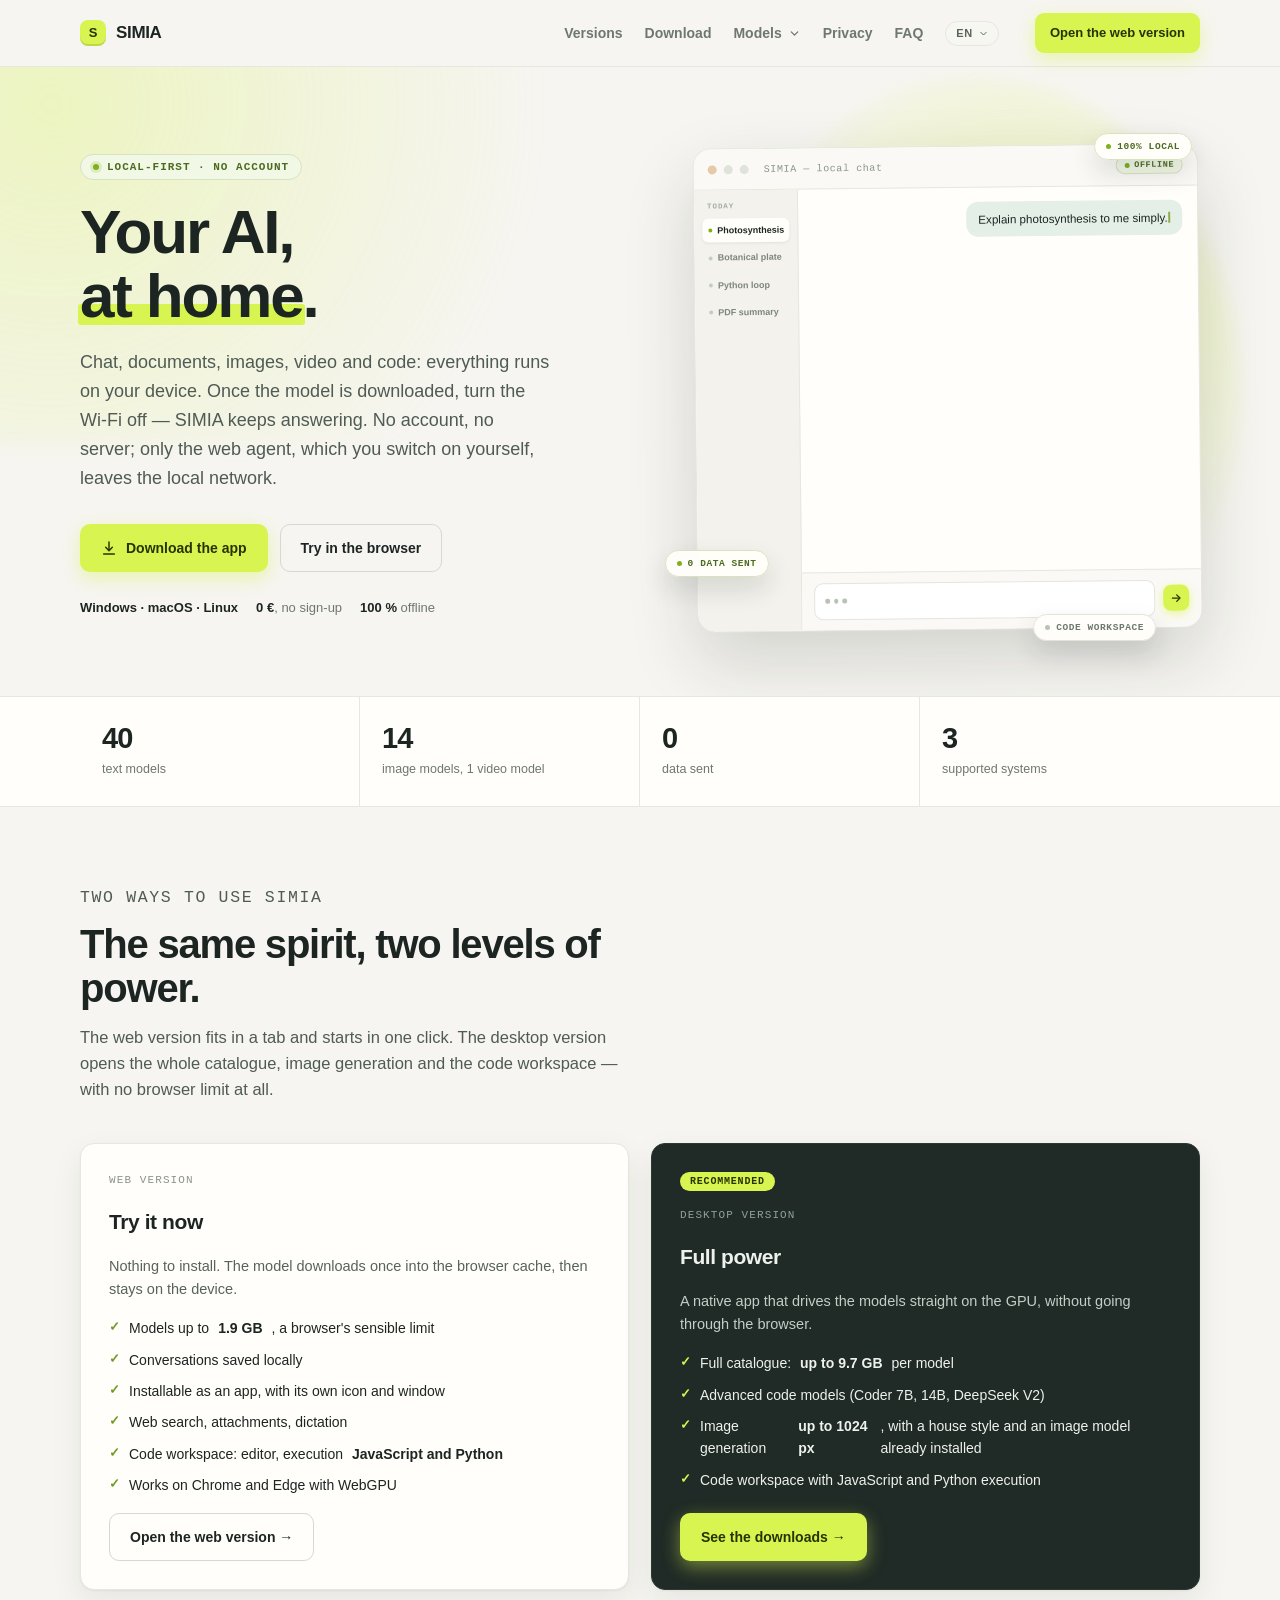
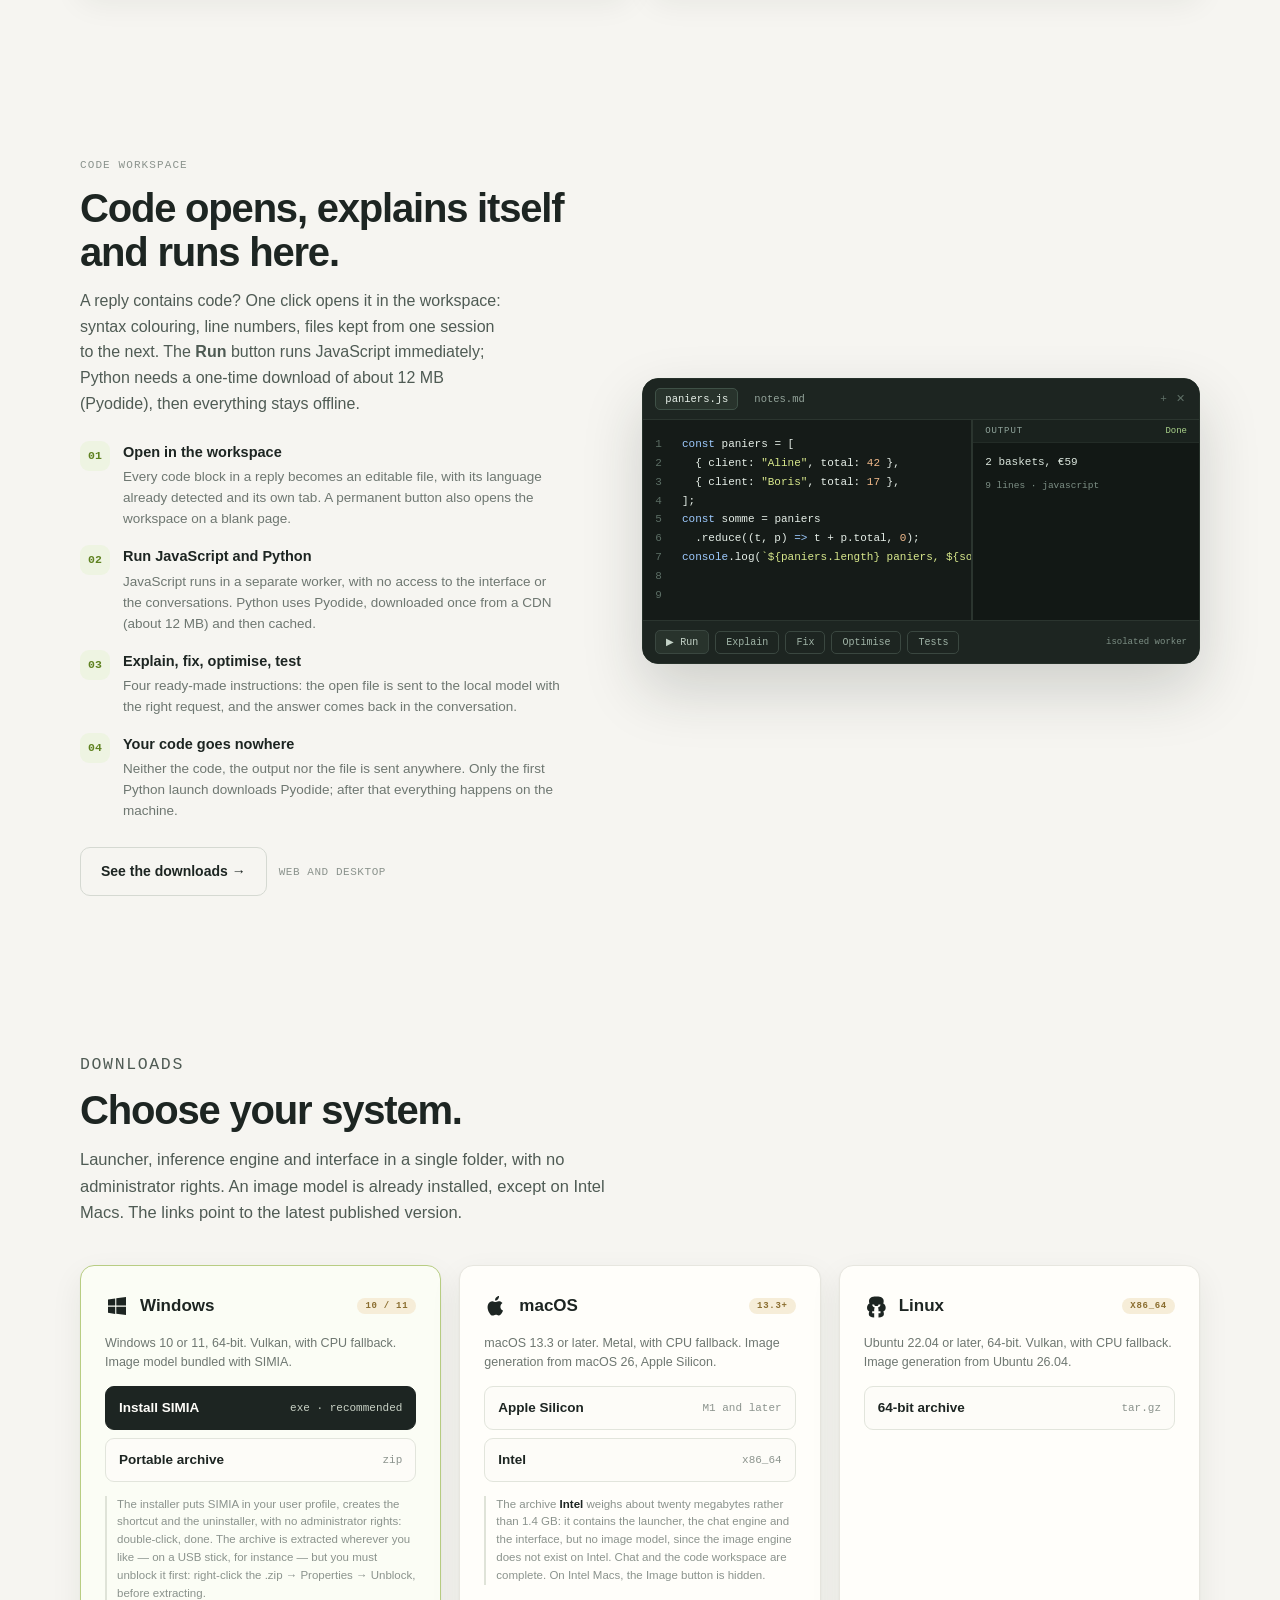
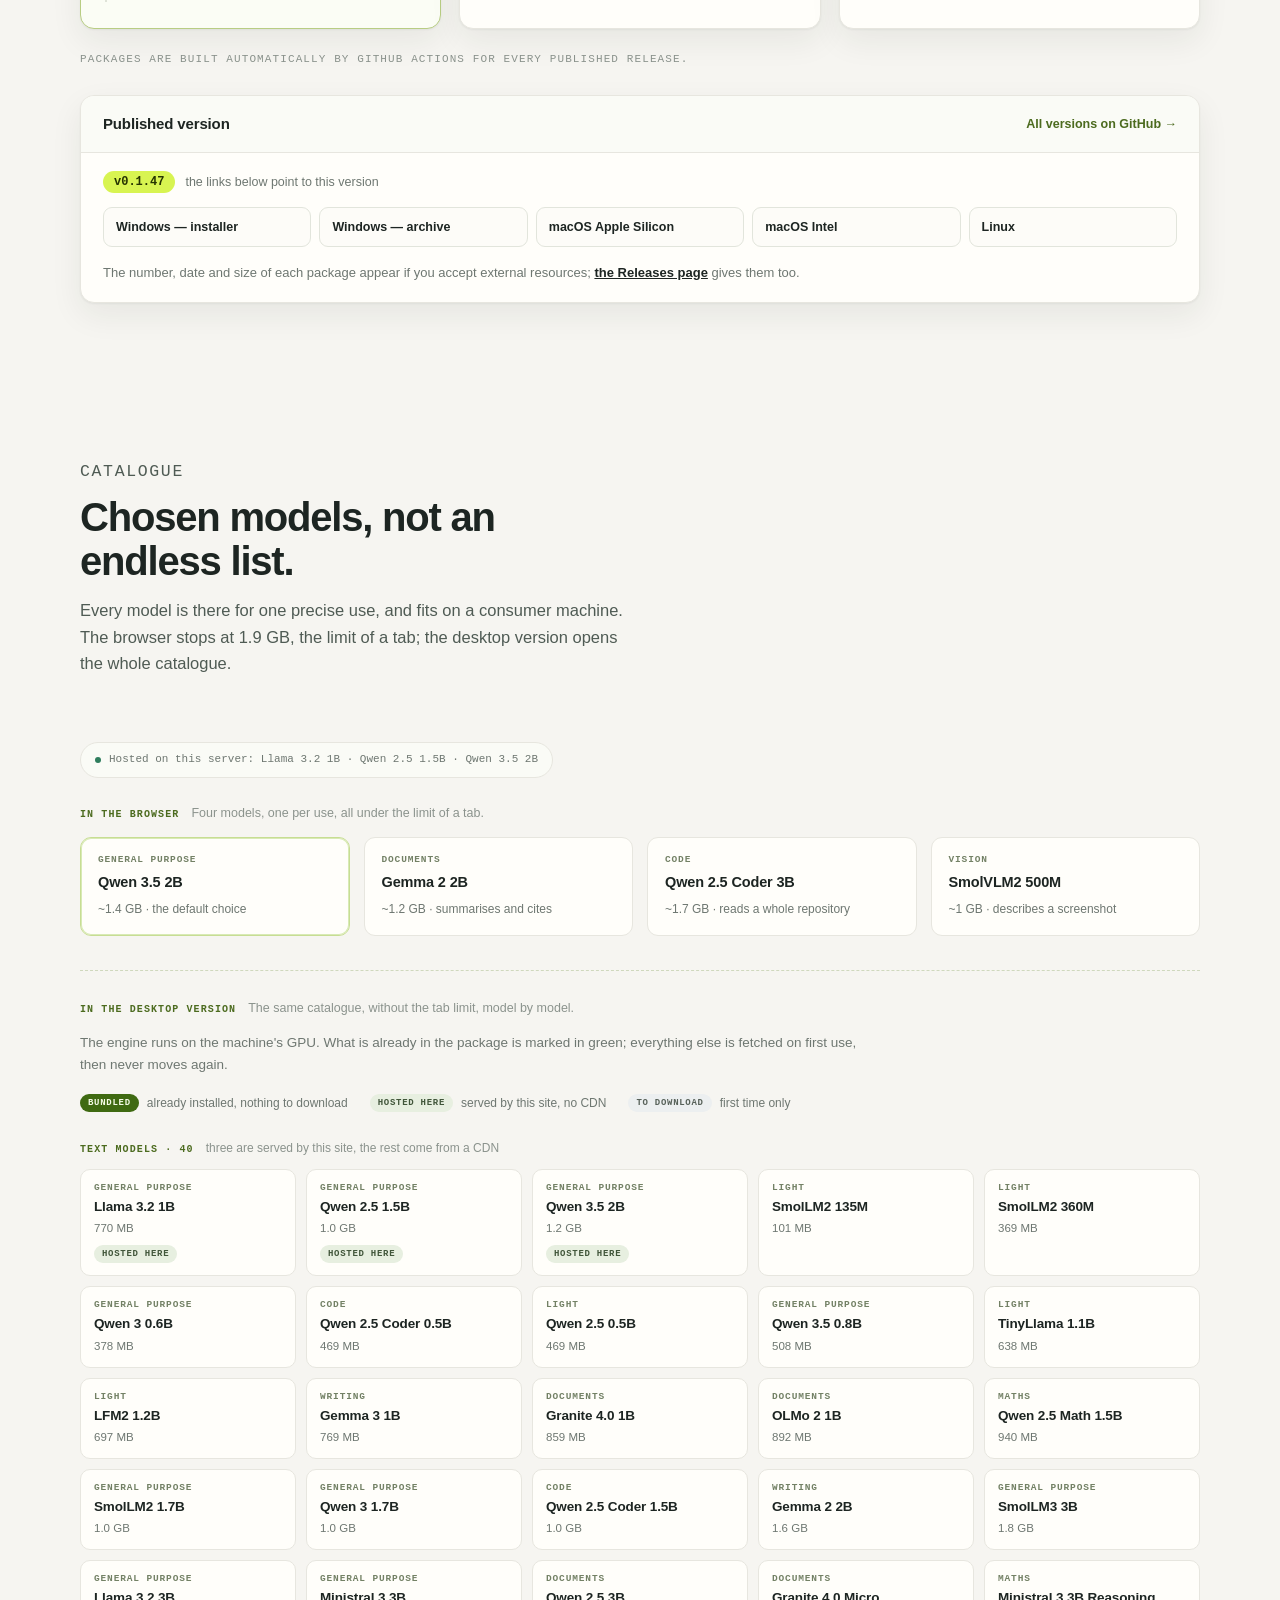
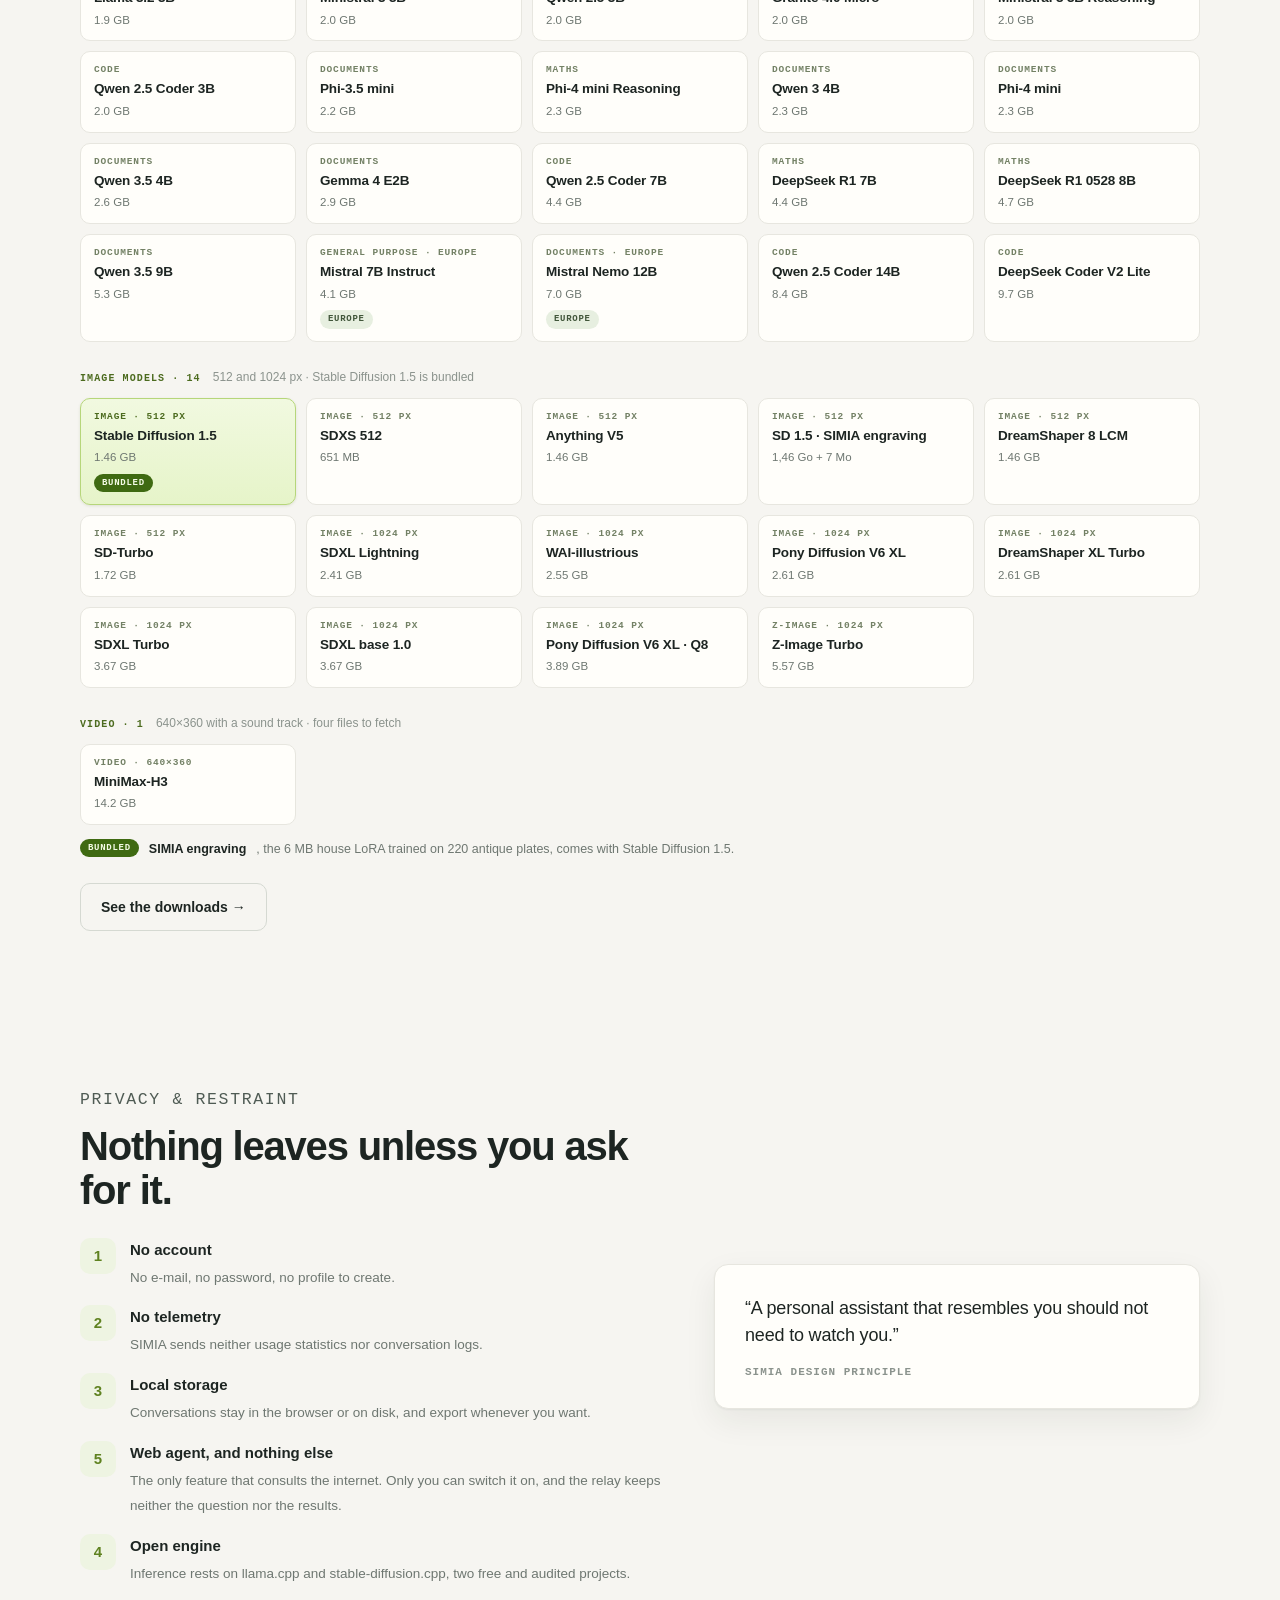
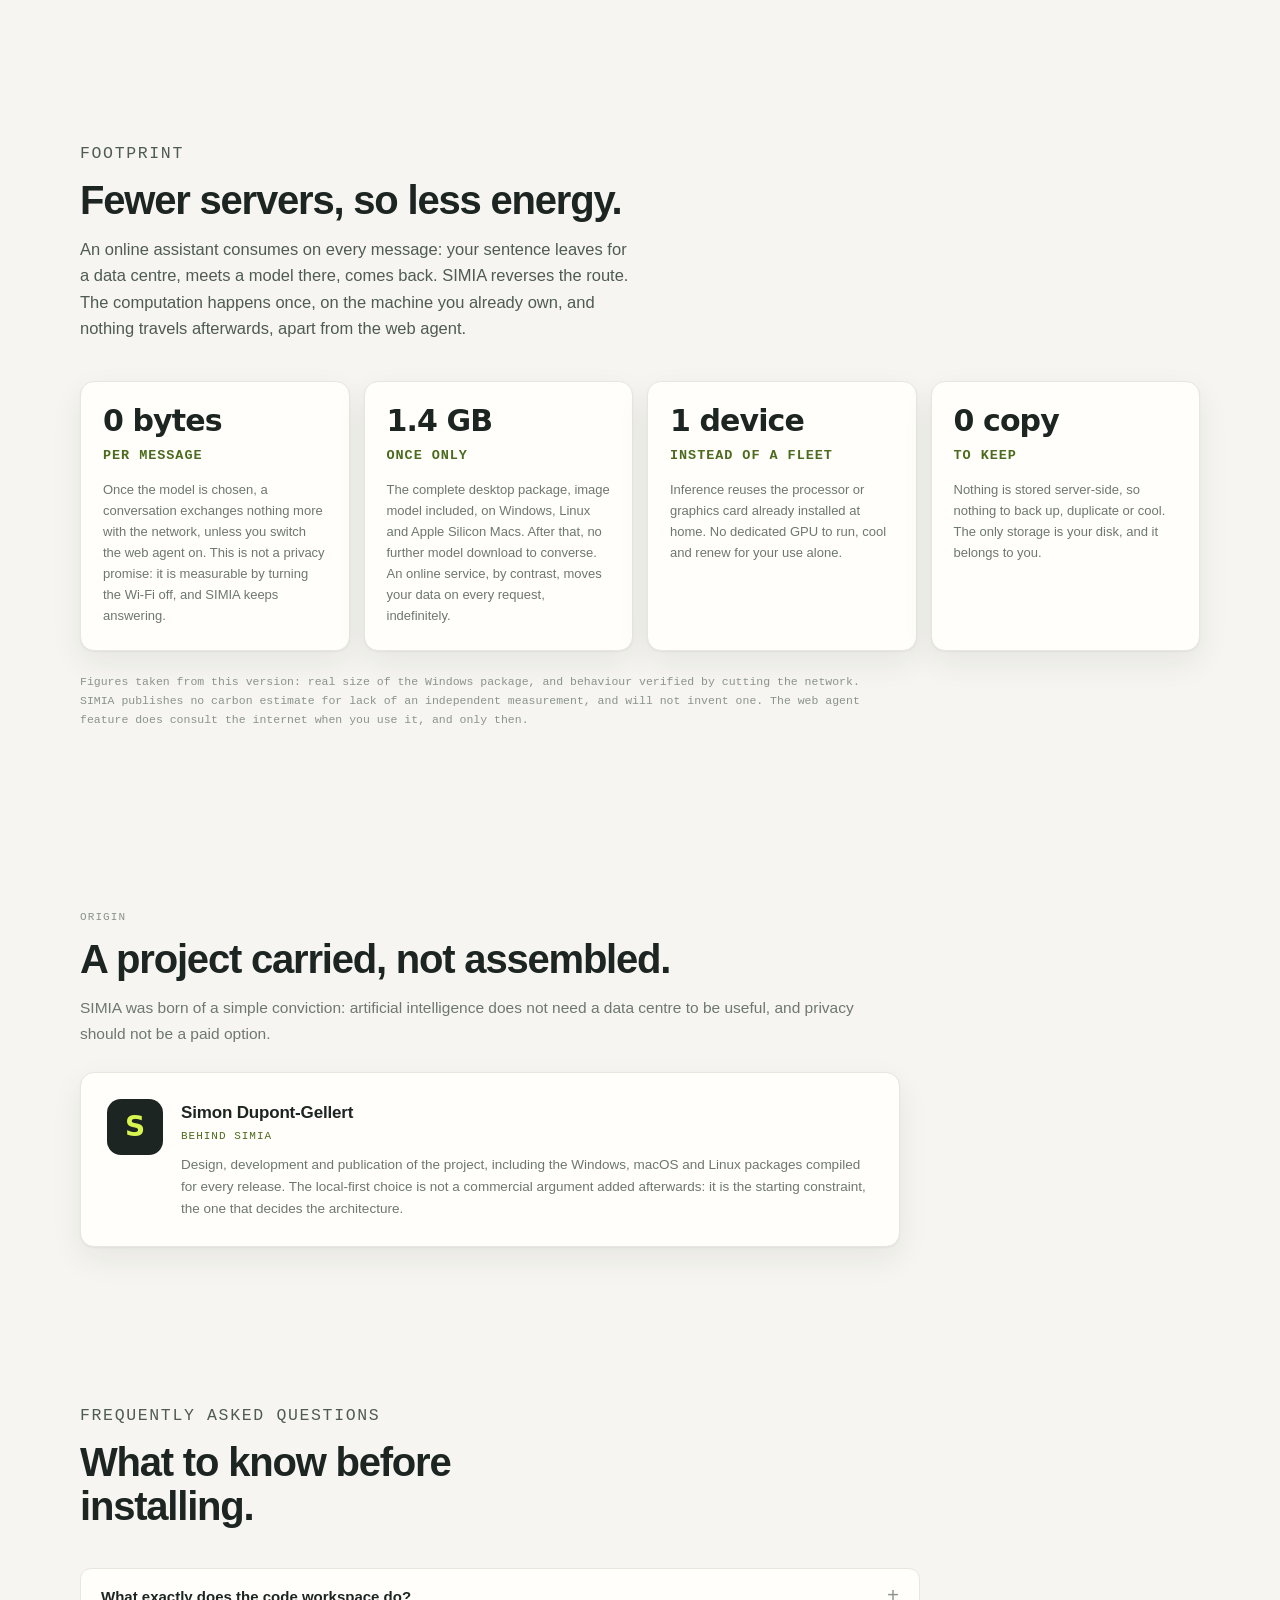
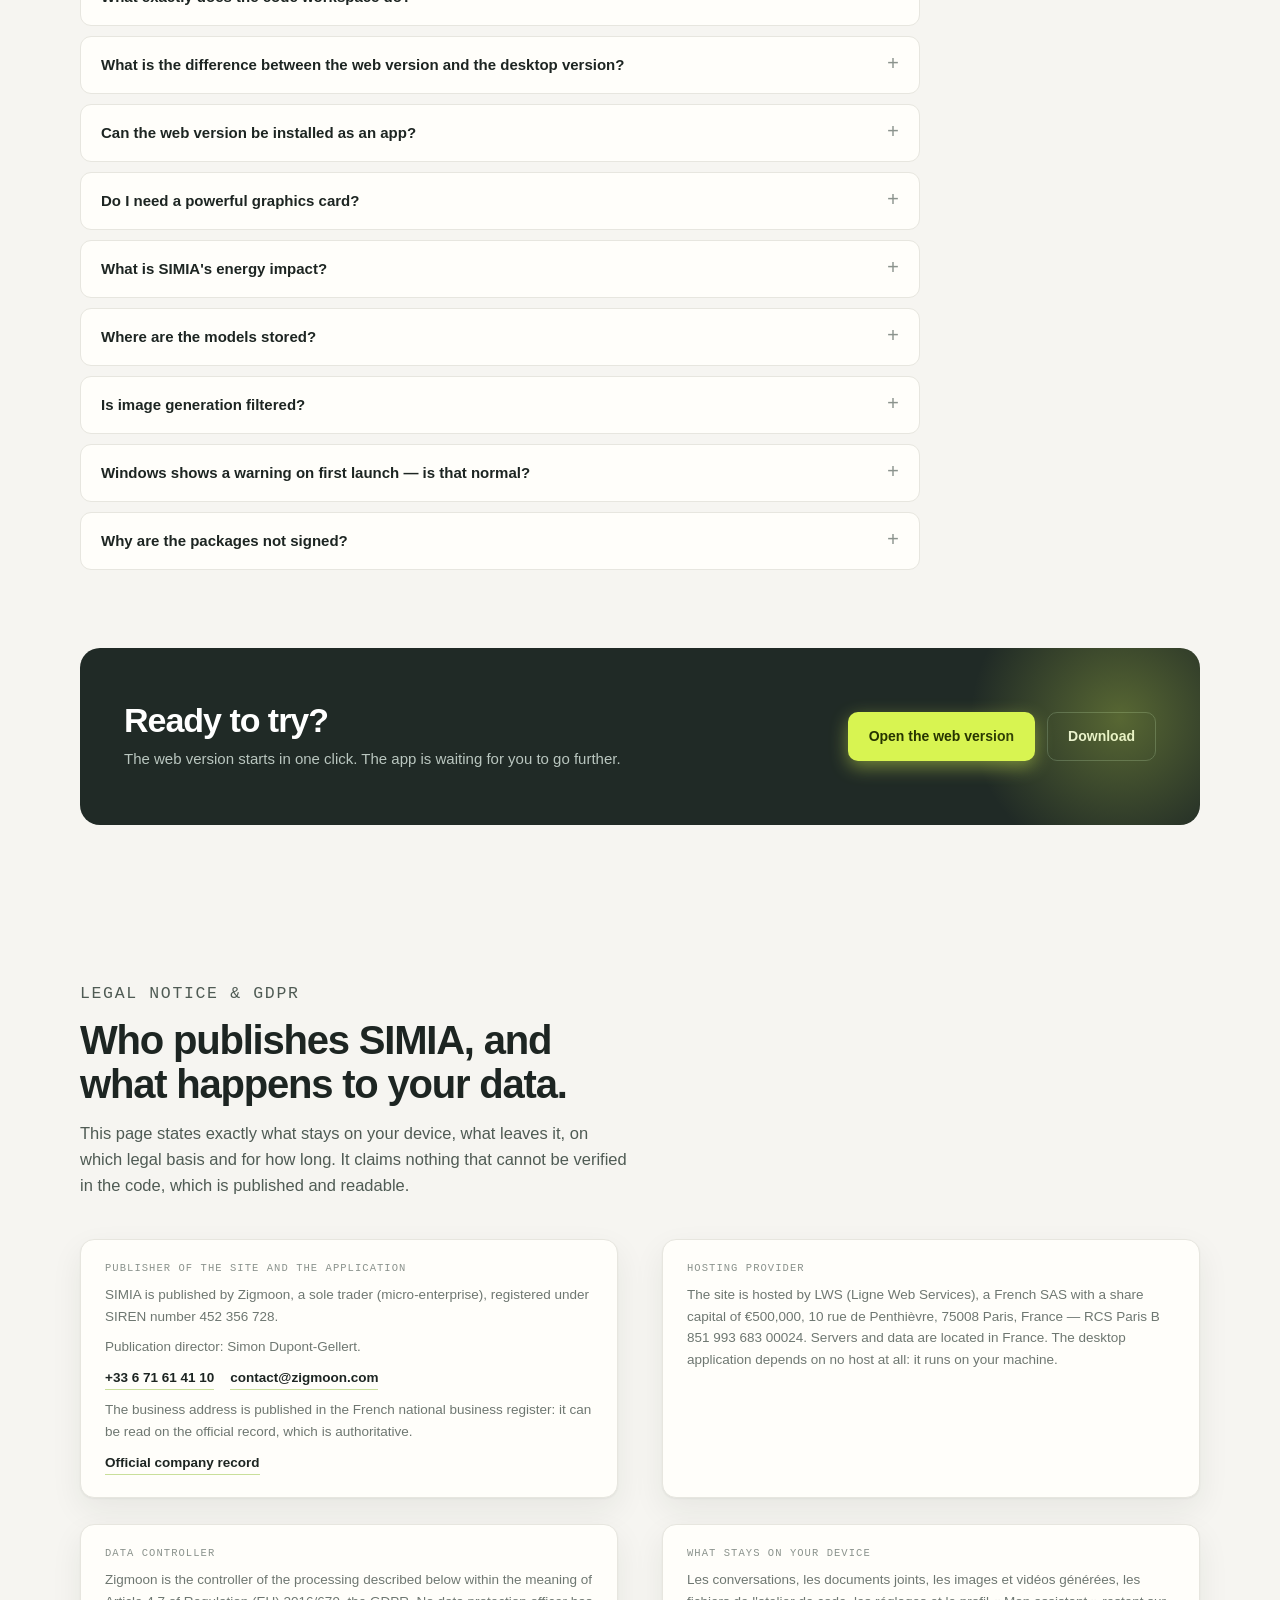
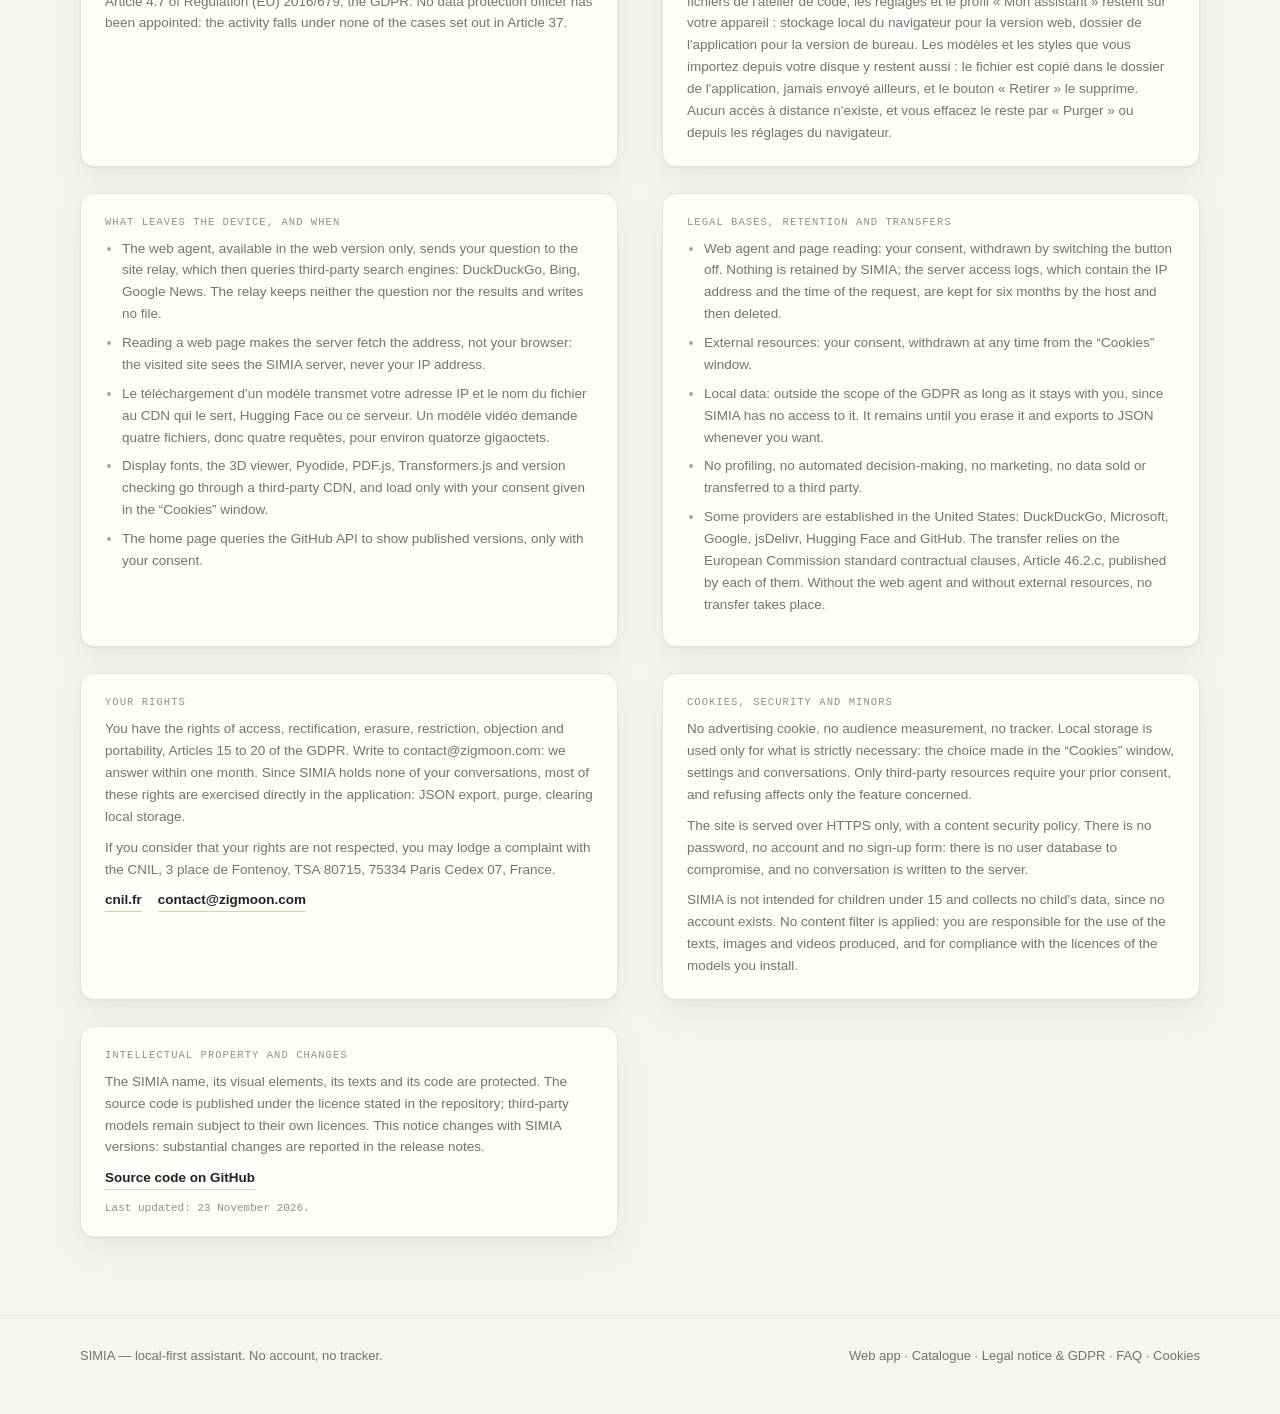
==== commit 9aeab295: "Version 0.1.47 : la barre de telechargement revient sous la carte cliquee - « Installer <modele hote" ====
--- a/deploy/index.html
+++ b/deploy/index.html
@@ -54,7 +54,7 @@
       "applicationCategory": "UtilitiesApplication",
       "applicationSubCategory": "Assistant IA local-first",
       "operatingSystem": ["Windows 10", "Windows 11", "macOS 13.3+", "Linux x86_64", "Web"],
-      "softwareVersion": "0.1.46",
+      "softwareVersion": "0.1.47",
       "description": "Assistant IA local-first : les modèles de langage, l'analyse de documents et la génération d'images s'exécutent sur la machine de l'utilisateur, sans compte, sans serveur et sans télémétrie. Aucune requête ne traverse le réseau : l'inférence réutilise le matériel déjà présent, au lieu d'un centre de données.",
       "inLanguage": ["fr", "en", "es", "ja"],
       "isAccessibleForFree": true,
@@ -73,7 +73,7 @@
         { "@type": "Organization", "name": "Zigmoon", "url": "https://zigmoon.com" }
       ],
       "creator": { "@type": "Person", "name": "Simon Dupont-Gellert" },
-      "downloadUrl": "https://github.com/zigmoon/SIMIA/releases/tag/v0.1.46",
+      "downloadUrl": "https://github.com/zigmoon/SIMIA/releases/tag/v0.1.47",
       "sameAs": ["https://github.com/zigmoon/SIMIA"]
     },
     {
@@ -1429,8 +1429,8 @@
           </div>
           <p class="req">Windows 10 ou 11, 64 bits. Vulkan, repli sur le processeur. Image fournie avec SIMIA.</p>
           <div class="files">
-            <a class="file-primary" data-release="windows-x64-setup.exe" href="https://github.com/zigmoon/SIMIA/releases/download/v0.1.46/simia-windows-x64-setup.exe" download><span>Installer SIMIA</span><small>exe · recommandé</small></a>
-            <a data-release="windows-x64.zip" href="https://github.com/zigmoon/SIMIA/releases/download/v0.1.46/simia-windows-x64.zip" download><span>Archive portable</span><small>zip</small></a>
+            <a class="file-primary" data-release="windows-x64-setup.exe" href="https://github.com/zigmoon/SIMIA/releases/download/v0.1.47/simia-windows-x64-setup.exe" download><span>Installer SIMIA</span><small>exe · recommandé</small></a>
+            <a data-release="windows-x64.zip" href="https://github.com/zigmoon/SIMIA/releases/download/v0.1.47/simia-windows-x64.zip" download><span>Archive portable</span><small>zip</small></a>
           </div>
           <p class="dl-note">L'installeur place SIMIA dans votre profil, crée le raccourci et le désinstalleur, sans droit administrateur : double-clic, c'est tout. L'archive, elle, se décompresse où vous voulez — sur une clé USB par exemple — mais il faut d'abord la débloquer : clic droit sur le .zip → Propriétés → Débloquer, avant extraction.</p>
         </article>
@@ -1445,8 +1445,8 @@
           </div>
           <p class="req">macOS 13.3 ou plus. Metal, repli sur le processeur. Images dès macOS 26, Apple Silicon.</p>
           <div class="files">
-            <a data-release="macos-arm64.tar.gz" href="https://github.com/zigmoon/SIMIA/releases/download/v0.1.46/simia-macos-arm64.tar.gz" download><span>Apple Silicon</span><small>M1 et plus</small></a>
-            <a data-release="macos-x64.tar.gz" href="https://github.com/zigmoon/SIMIA/releases/download/v0.1.46/simia-macos-x64.tar.gz" download><span>Intel</span><small>x86_64</small></a>
+            <a data-release="macos-arm64.tar.gz" href="https://github.com/zigmoon/SIMIA/releases/download/v0.1.47/simia-macos-arm64.tar.gz" download><span>Apple Silicon</span><small>M1 et plus</small></a>
+            <a data-release="macos-x64.tar.gz" href="https://github.com/zigmoon/SIMIA/releases/download/v0.1.47/simia-macos-x64.tar.gz" download><span>Intel</span><small>x86_64</small></a>
           </div>
           <p class="dl-note">L'archive <b>Intel</b> pèse une vingtaine de mégaoctets et non 1,4 Go : elle contient le lanceur, le moteur de conversation et l'interface, mais aucun modèle d'image, puisque le moteur d'images n'existe pas sur Intel. La conversation et l'atelier de code y sont complets. Sur Mac Intel, le bouton Image est masqué.</p>
         </article>
@@ -1461,7 +1461,7 @@
           </div>
           <p class="req">Ubuntu 22.04 ou plus, 64 bits. Vulkan, repli sur le processeur. Images dès Ubuntu 26.04.</p>
           <div class="files">
-            <a data-release="linux-x64.tar.gz" href="https://github.com/zigmoon/SIMIA/releases/download/v0.1.46/simia-linux-x64.tar.gz" download><span>Archive 64 bits</span><small>tar.gz</small></a>
+            <a data-release="linux-x64.tar.gz" href="https://github.com/zigmoon/SIMIA/releases/download/v0.1.47/simia-linux-x64.tar.gz" download><span>Archive 64 bits</span><small>tar.gz</small></a>
           </div>
         </article>
       </div>
@@ -1823,7 +1823,7 @@
      fichiers dans la release publiée ; tools/prepare-ftp.ps1 refuse de
      préparer le site si l'une de ces copies prend du retard.
      ------------------------------------------------------------------ */
-  const RELEASE_TAG = "v0.1.46";
+  const RELEASE_TAG = "v0.1.47";
   const RELEASE_PREFIX = "simia-";
   const REPO_URL = "https://github.com/zigmoon/SIMIA";
   /* La page annonce une version, mais GitHub peut en avoir publie une plus
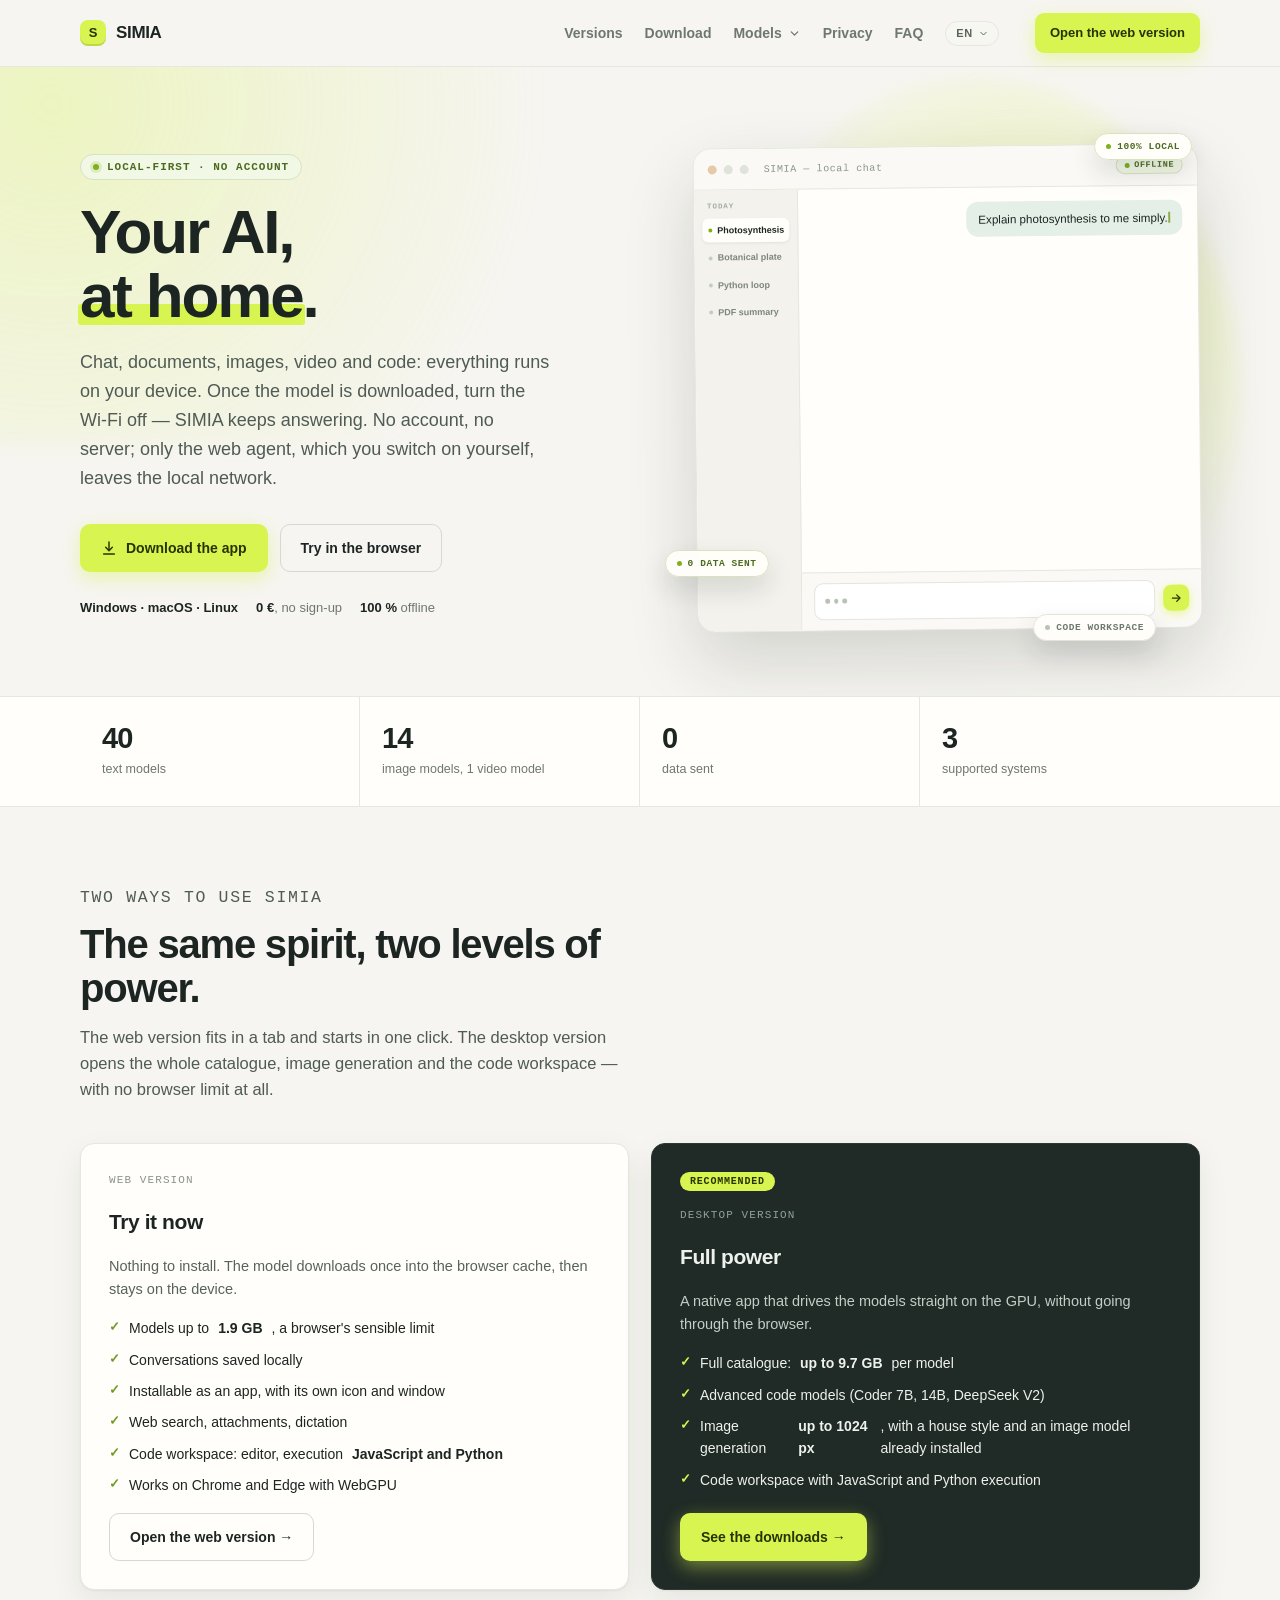
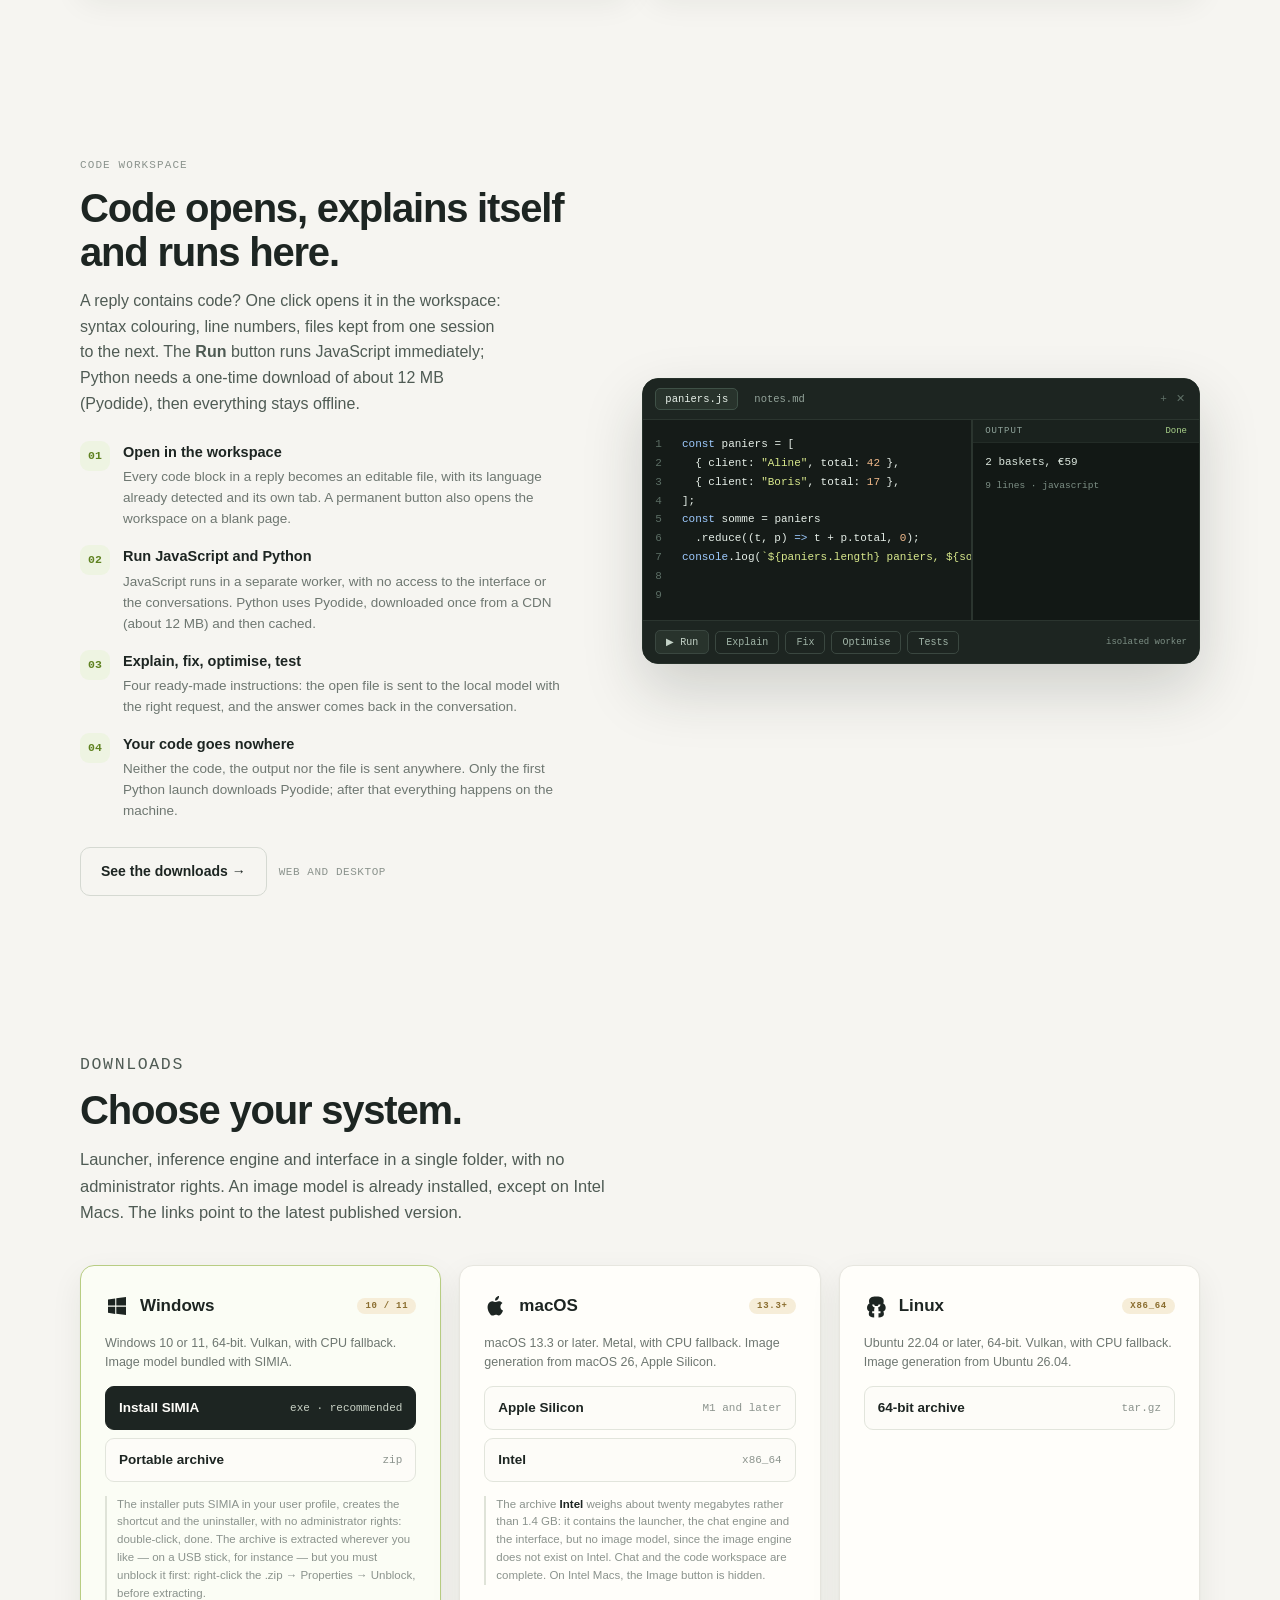
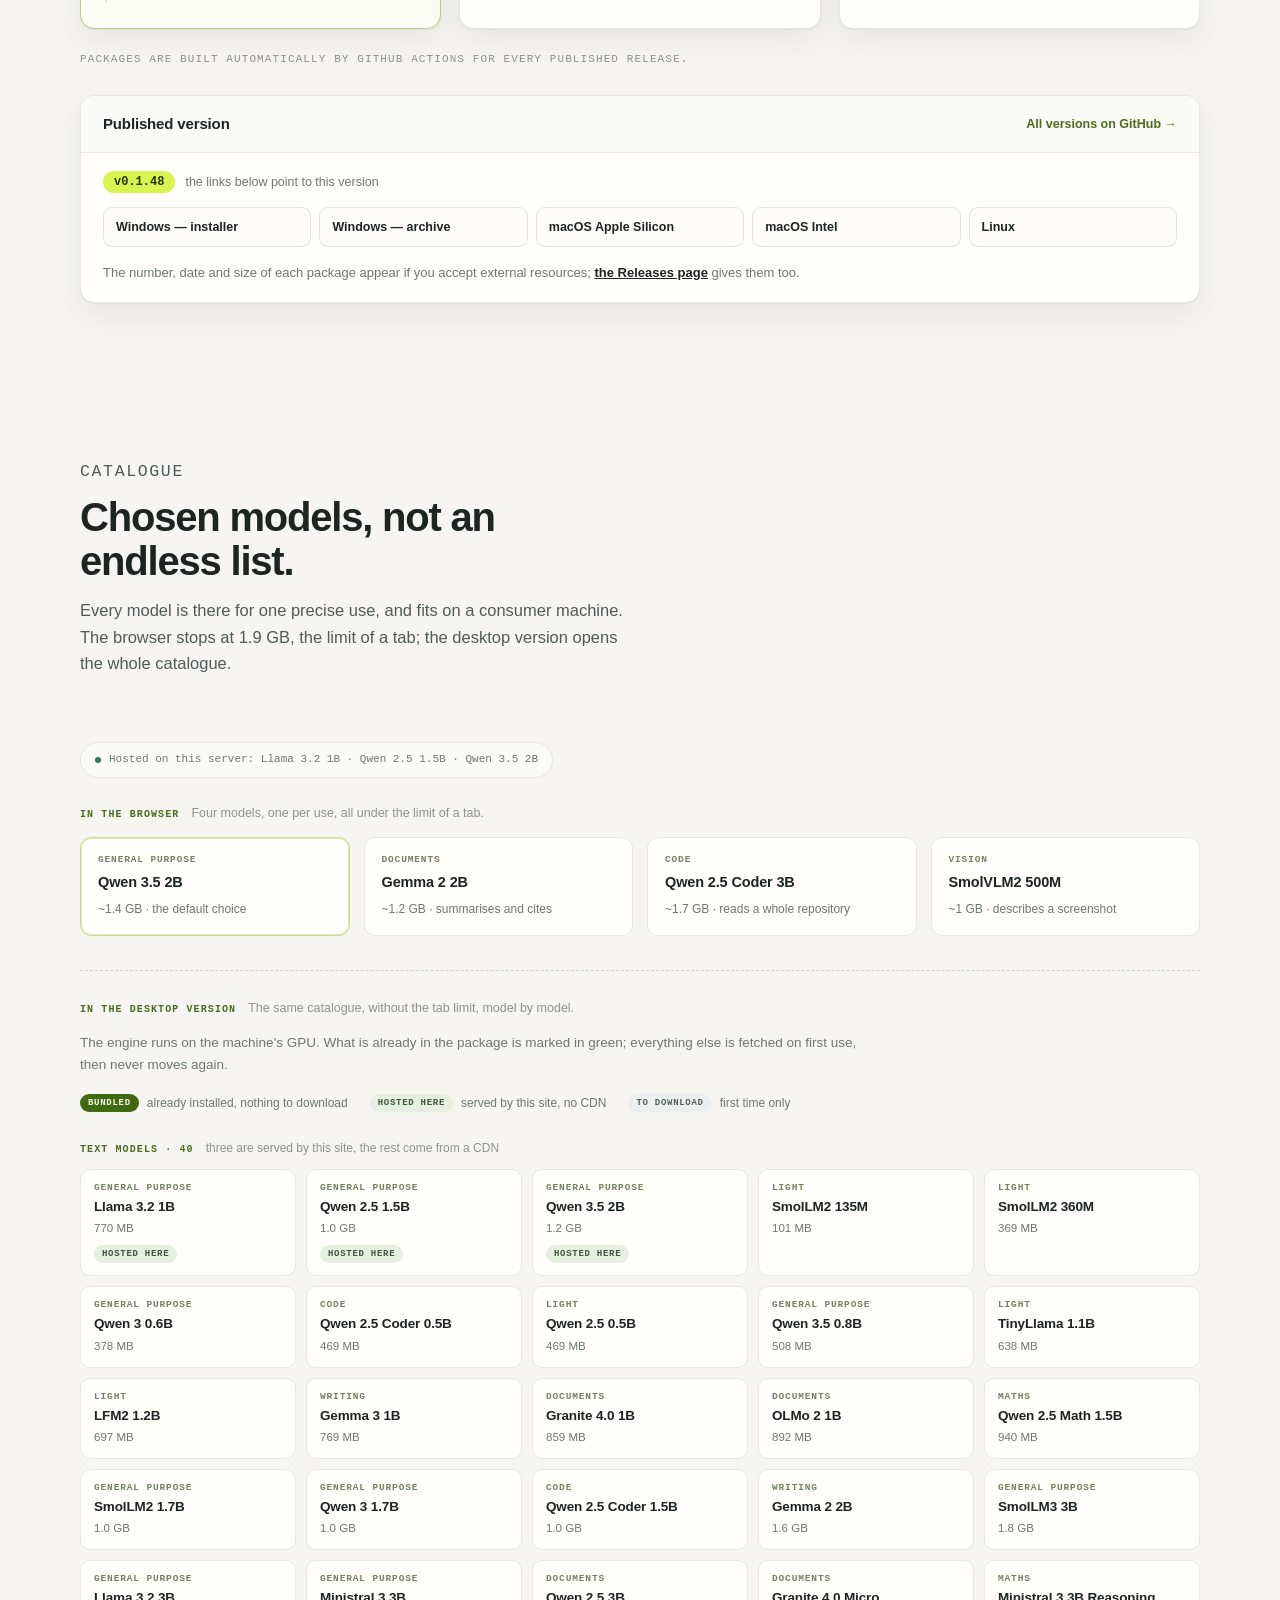
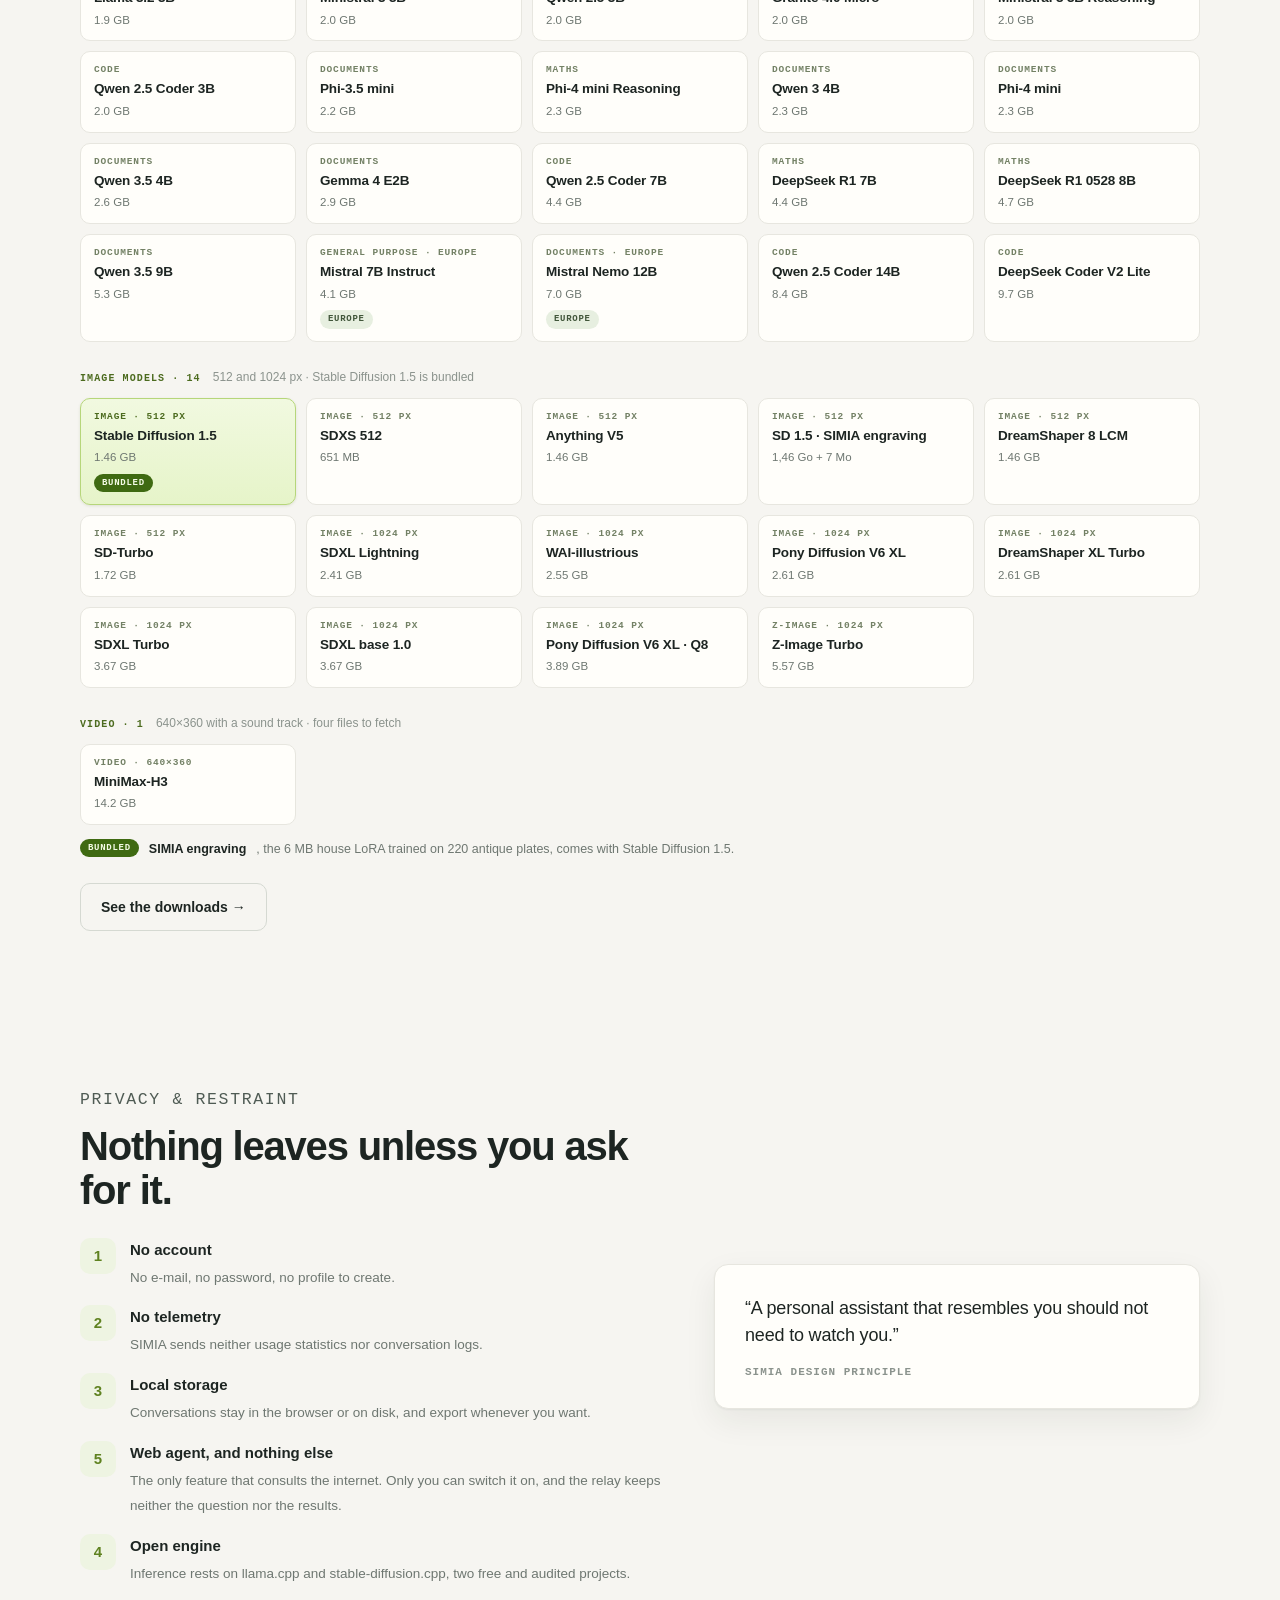
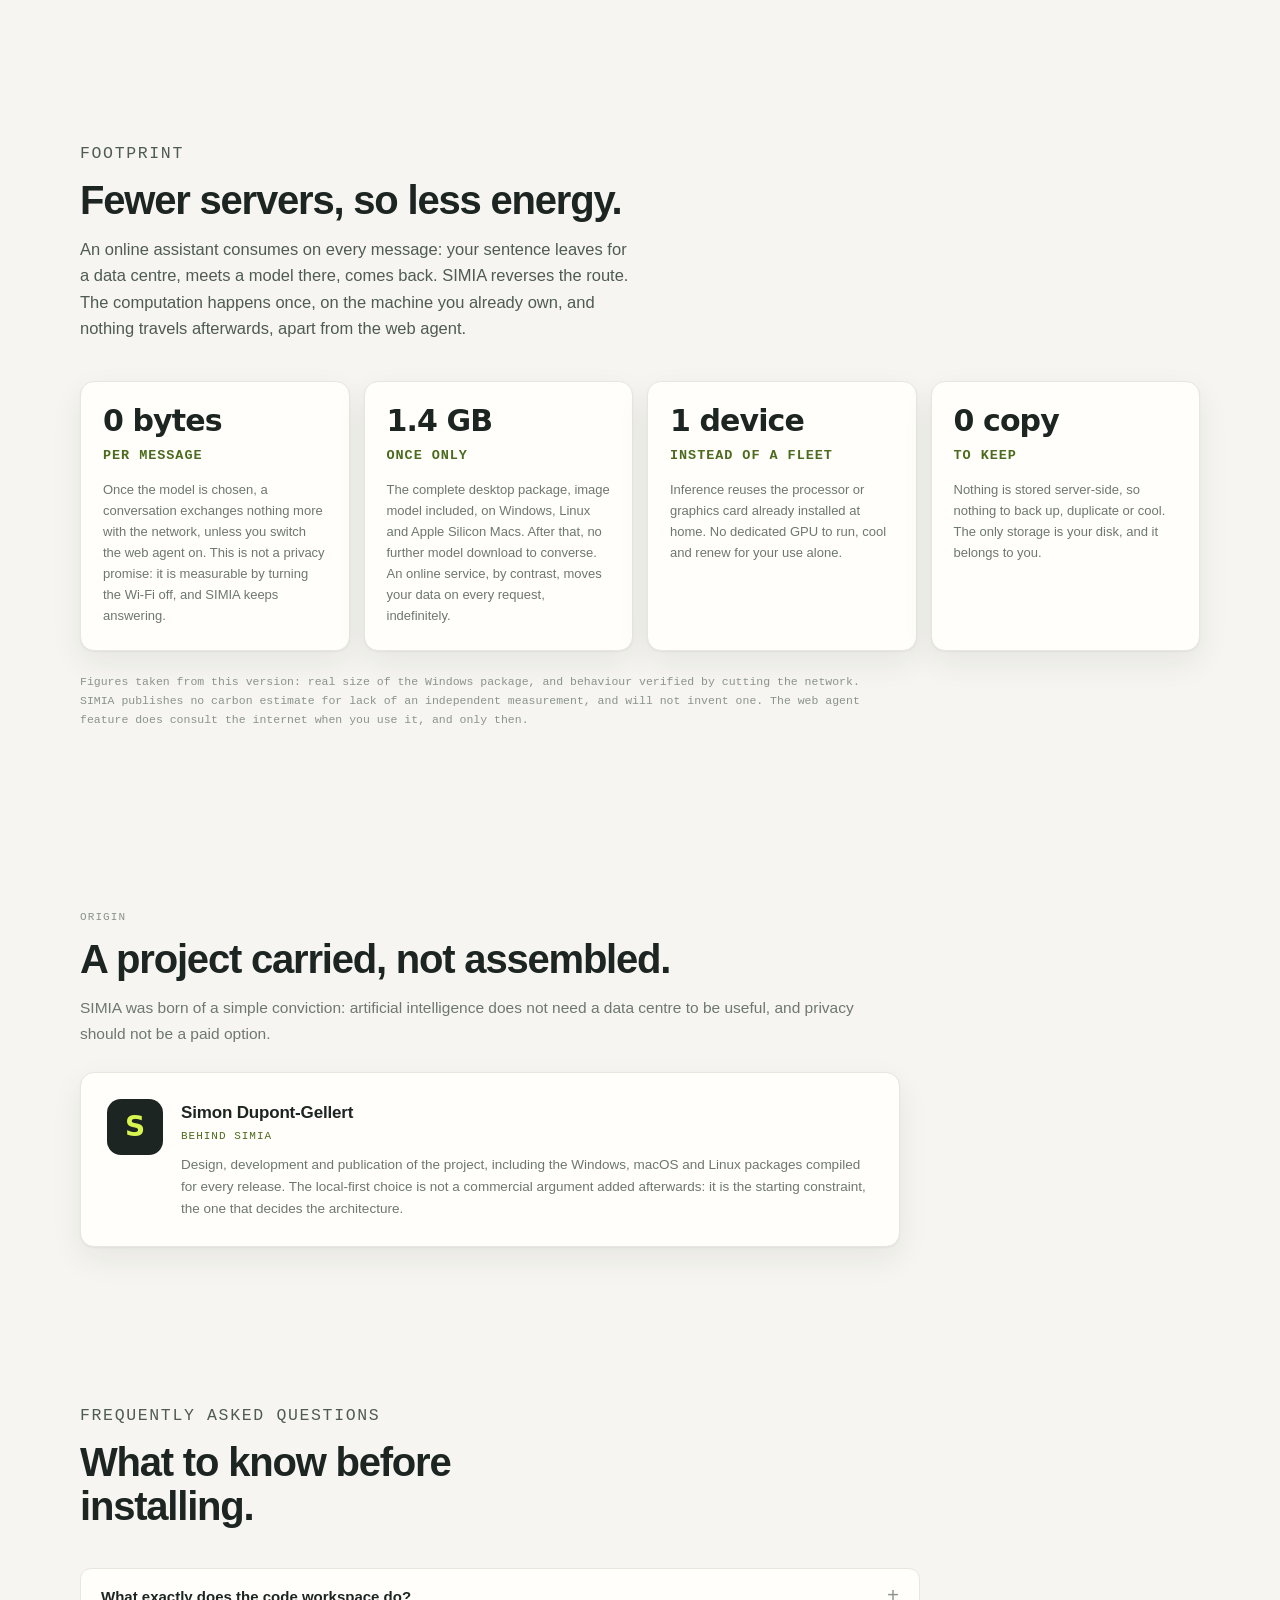
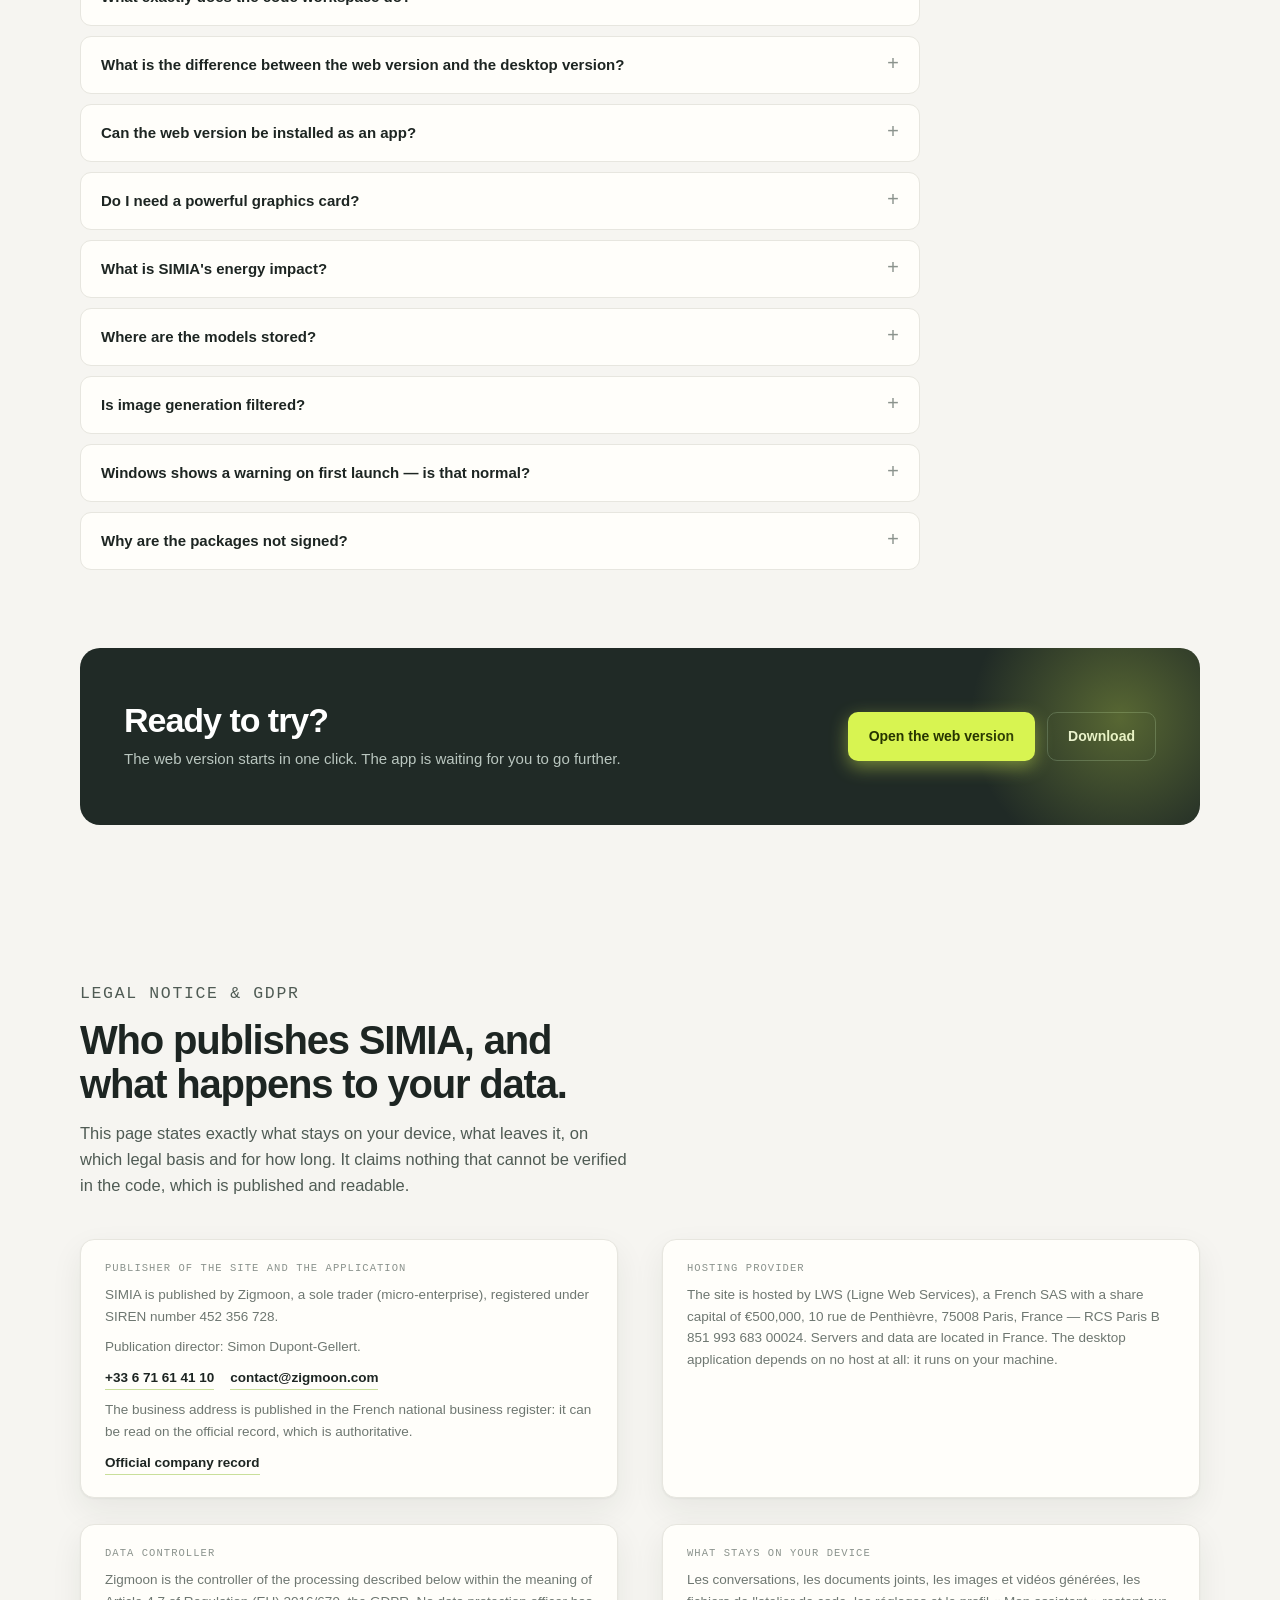
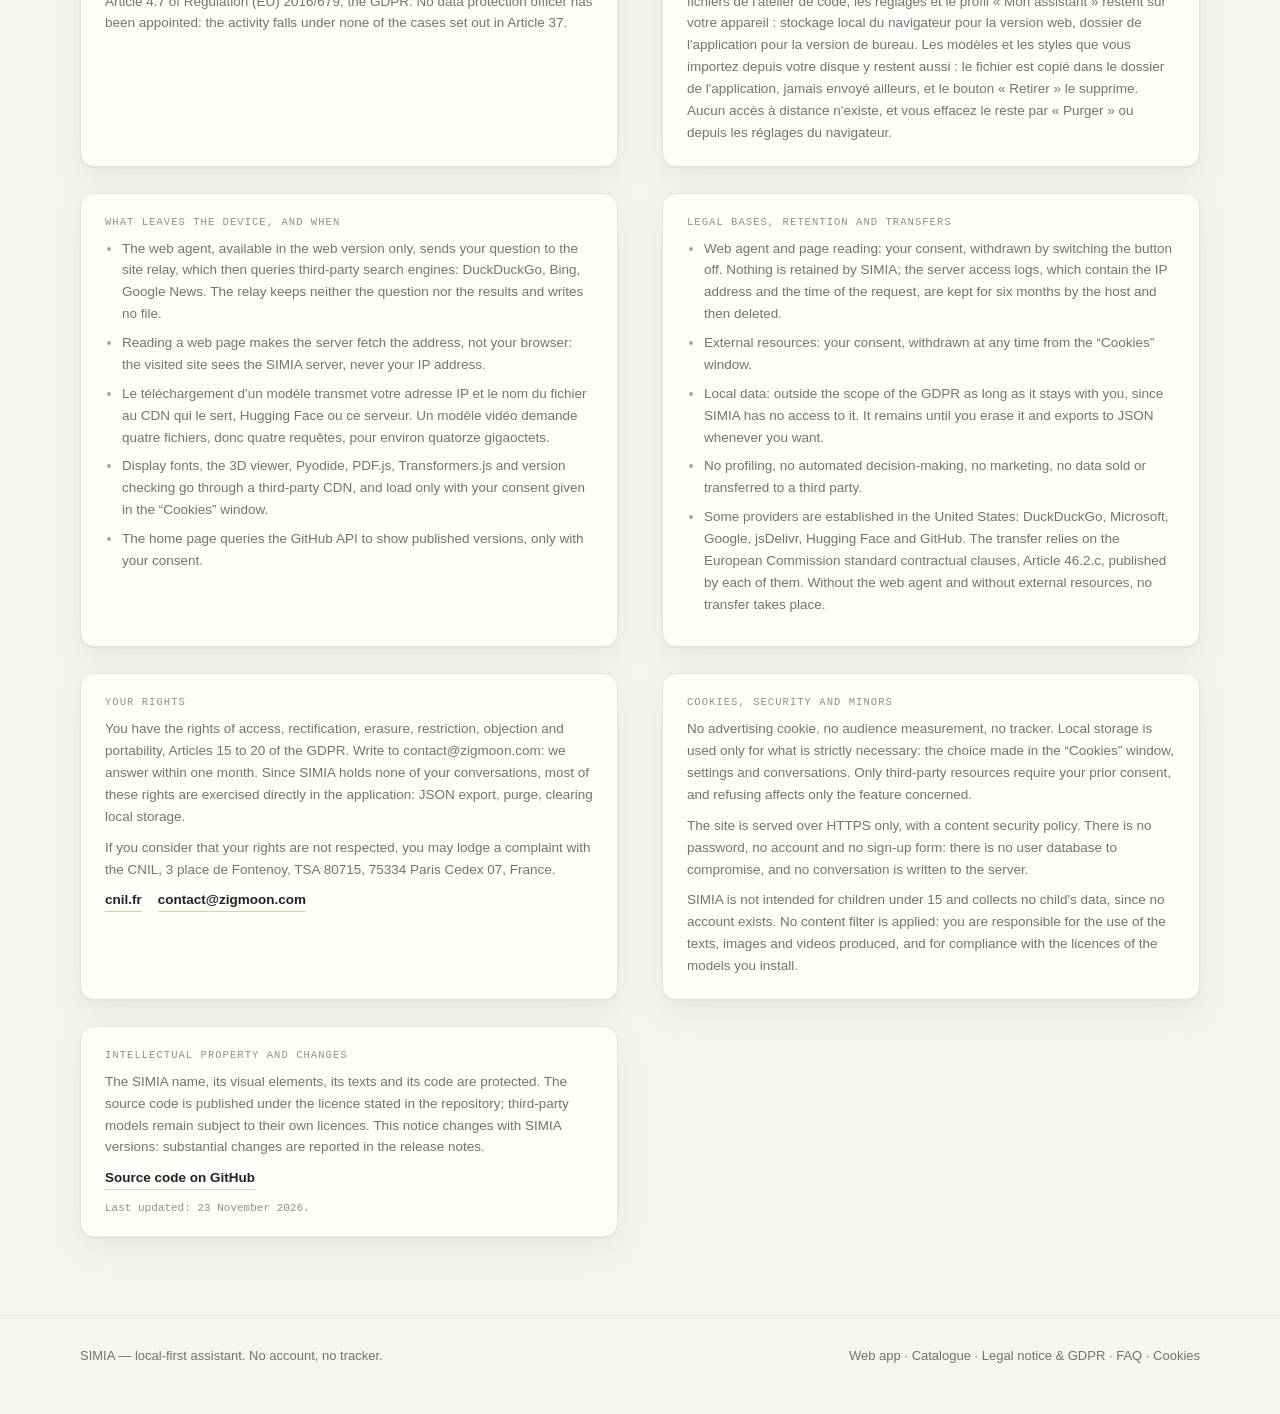
==== commit 5b7d2c3e: "Version 0.1.48 : un .safetensors depose devient un modele ou un style, nomme pareil partout Verifie " ====
--- a/deploy/index.html
+++ b/deploy/index.html
@@ -54,7 +54,7 @@
       "applicationCategory": "UtilitiesApplication",
       "applicationSubCategory": "Assistant IA local-first",
       "operatingSystem": ["Windows 10", "Windows 11", "macOS 13.3+", "Linux x86_64", "Web"],
-      "softwareVersion": "0.1.47",
+      "softwareVersion": "0.1.48",
       "description": "Assistant IA local-first : les modèles de langage, l'analyse de documents et la génération d'images s'exécutent sur la machine de l'utilisateur, sans compte, sans serveur et sans télémétrie. Aucune requête ne traverse le réseau : l'inférence réutilise le matériel déjà présent, au lieu d'un centre de données.",
       "inLanguage": ["fr", "en", "es", "ja"],
       "isAccessibleForFree": true,
@@ -73,7 +73,7 @@
         { "@type": "Organization", "name": "Zigmoon", "url": "https://zigmoon.com" }
       ],
       "creator": { "@type": "Person", "name": "Simon Dupont-Gellert" },
-      "downloadUrl": "https://github.com/zigmoon/SIMIA/releases/tag/v0.1.47",
+      "downloadUrl": "https://github.com/zigmoon/SIMIA/releases/tag/v0.1.48",
       "sameAs": ["https://github.com/zigmoon/SIMIA"]
     },
     {
@@ -1429,8 +1429,8 @@
           </div>
           <p class="req">Windows 10 ou 11, 64 bits. Vulkan, repli sur le processeur. Image fournie avec SIMIA.</p>
           <div class="files">
-            <a class="file-primary" data-release="windows-x64-setup.exe" href="https://github.com/zigmoon/SIMIA/releases/download/v0.1.47/simia-windows-x64-setup.exe" download><span>Installer SIMIA</span><small>exe · recommandé</small></a>
-            <a data-release="windows-x64.zip" href="https://github.com/zigmoon/SIMIA/releases/download/v0.1.47/simia-windows-x64.zip" download><span>Archive portable</span><small>zip</small></a>
+            <a class="file-primary" data-release="windows-x64-setup.exe" href="https://github.com/zigmoon/SIMIA/releases/download/v0.1.48/simia-windows-x64-setup.exe" download><span>Installer SIMIA</span><small>exe · recommandé</small></a>
+            <a data-release="windows-x64.zip" href="https://github.com/zigmoon/SIMIA/releases/download/v0.1.48/simia-windows-x64.zip" download><span>Archive portable</span><small>zip</small></a>
           </div>
           <p class="dl-note">L'installeur place SIMIA dans votre profil, crée le raccourci et le désinstalleur, sans droit administrateur : double-clic, c'est tout. L'archive, elle, se décompresse où vous voulez — sur une clé USB par exemple — mais il faut d'abord la débloquer : clic droit sur le .zip → Propriétés → Débloquer, avant extraction.</p>
         </article>
@@ -1445,8 +1445,8 @@
           </div>
           <p class="req">macOS 13.3 ou plus. Metal, repli sur le processeur. Images dès macOS 26, Apple Silicon.</p>
           <div class="files">
-            <a data-release="macos-arm64.tar.gz" href="https://github.com/zigmoon/SIMIA/releases/download/v0.1.47/simia-macos-arm64.tar.gz" download><span>Apple Silicon</span><small>M1 et plus</small></a>
-            <a data-release="macos-x64.tar.gz" href="https://github.com/zigmoon/SIMIA/releases/download/v0.1.47/simia-macos-x64.tar.gz" download><span>Intel</span><small>x86_64</small></a>
+            <a data-release="macos-arm64.tar.gz" href="https://github.com/zigmoon/SIMIA/releases/download/v0.1.48/simia-macos-arm64.tar.gz" download><span>Apple Silicon</span><small>M1 et plus</small></a>
+            <a data-release="macos-x64.tar.gz" href="https://github.com/zigmoon/SIMIA/releases/download/v0.1.48/simia-macos-x64.tar.gz" download><span>Intel</span><small>x86_64</small></a>
           </div>
           <p class="dl-note">L'archive <b>Intel</b> pèse une vingtaine de mégaoctets et non 1,4 Go : elle contient le lanceur, le moteur de conversation et l'interface, mais aucun modèle d'image, puisque le moteur d'images n'existe pas sur Intel. La conversation et l'atelier de code y sont complets. Sur Mac Intel, le bouton Image est masqué.</p>
         </article>
@@ -1461,7 +1461,7 @@
           </div>
           <p class="req">Ubuntu 22.04 ou plus, 64 bits. Vulkan, repli sur le processeur. Images dès Ubuntu 26.04.</p>
           <div class="files">
-            <a data-release="linux-x64.tar.gz" href="https://github.com/zigmoon/SIMIA/releases/download/v0.1.47/simia-linux-x64.tar.gz" download><span>Archive 64 bits</span><small>tar.gz</small></a>
+            <a data-release="linux-x64.tar.gz" href="https://github.com/zigmoon/SIMIA/releases/download/v0.1.48/simia-linux-x64.tar.gz" download><span>Archive 64 bits</span><small>tar.gz</small></a>
           </div>
         </article>
       </div>
@@ -1823,7 +1823,7 @@
      fichiers dans la release publiée ; tools/prepare-ftp.ps1 refuse de
      préparer le site si l'une de ces copies prend du retard.
      ------------------------------------------------------------------ */
-  const RELEASE_TAG = "v0.1.47";
+  const RELEASE_TAG = "v0.1.48";
   const RELEASE_PREFIX = "simia-";
   const REPO_URL = "https://github.com/zigmoon/SIMIA";
   /* La page annonce une version, mais GitHub peut en avoir publie une plus
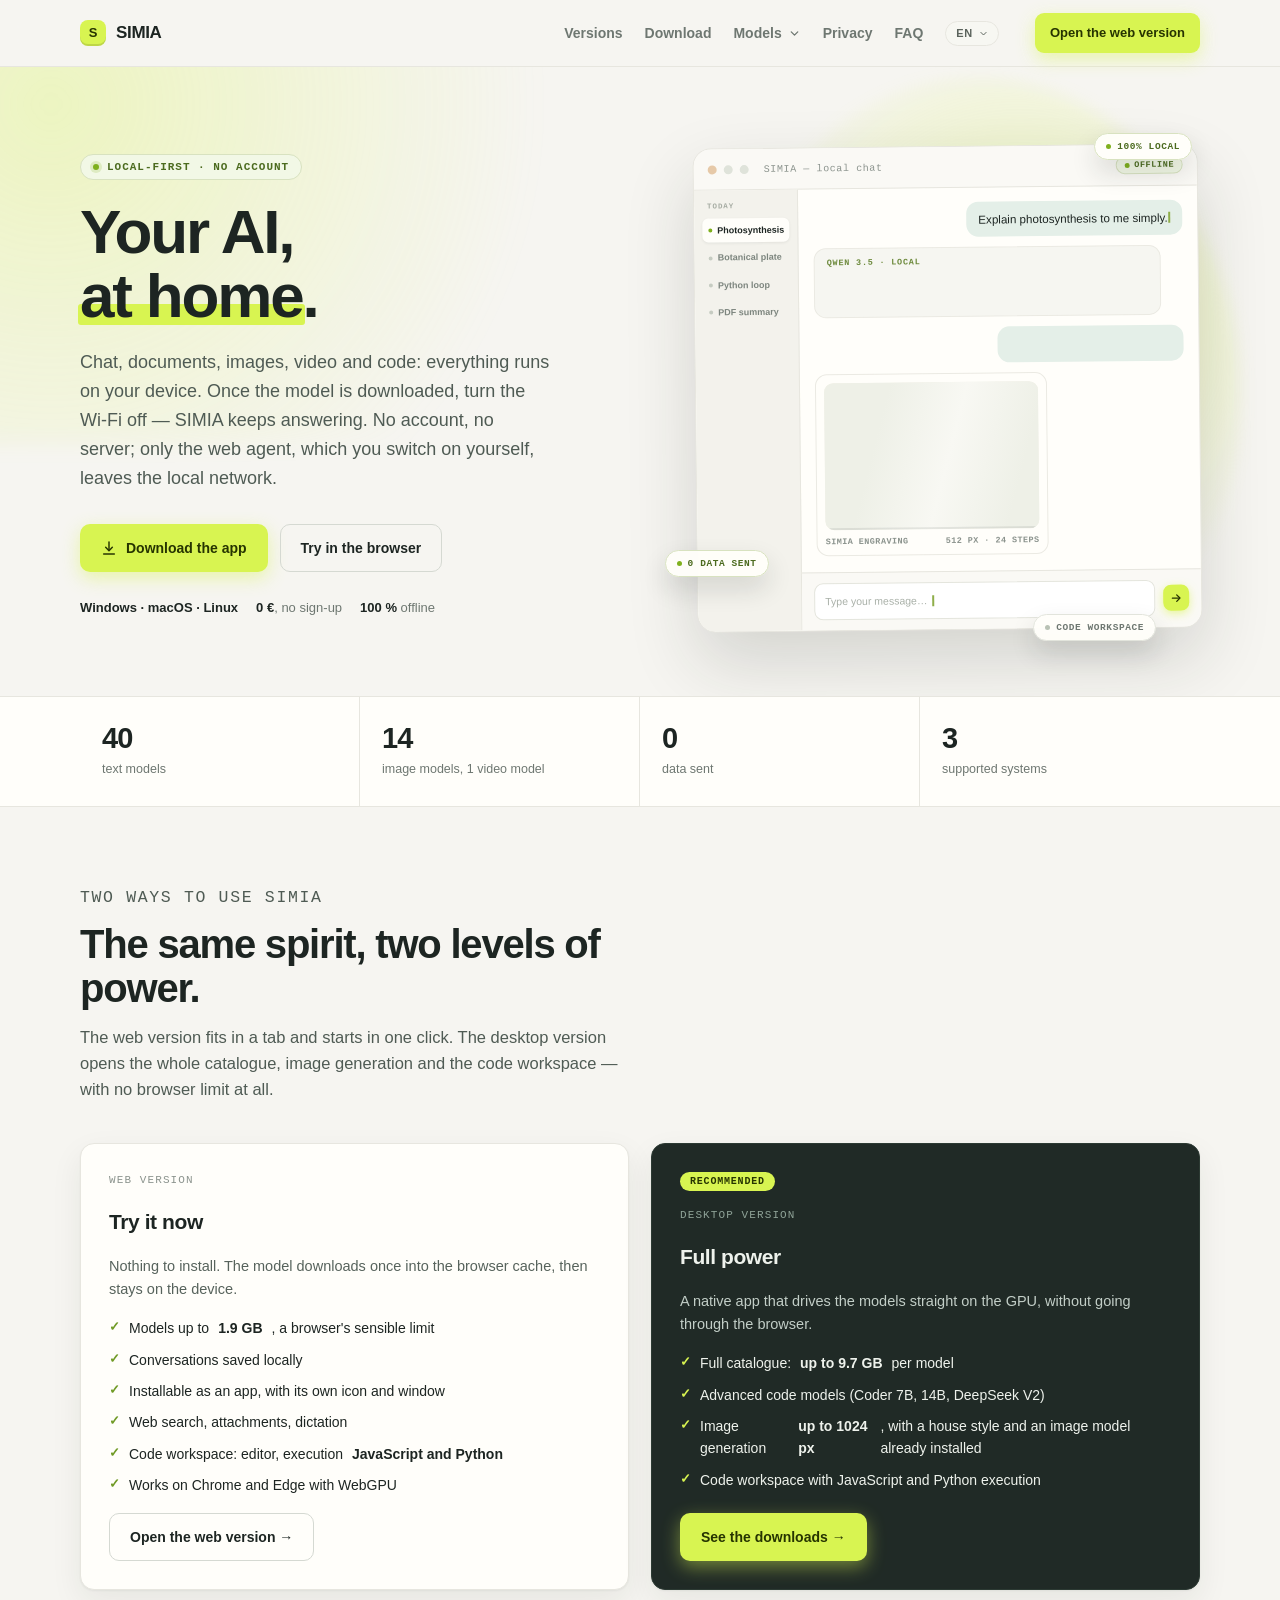
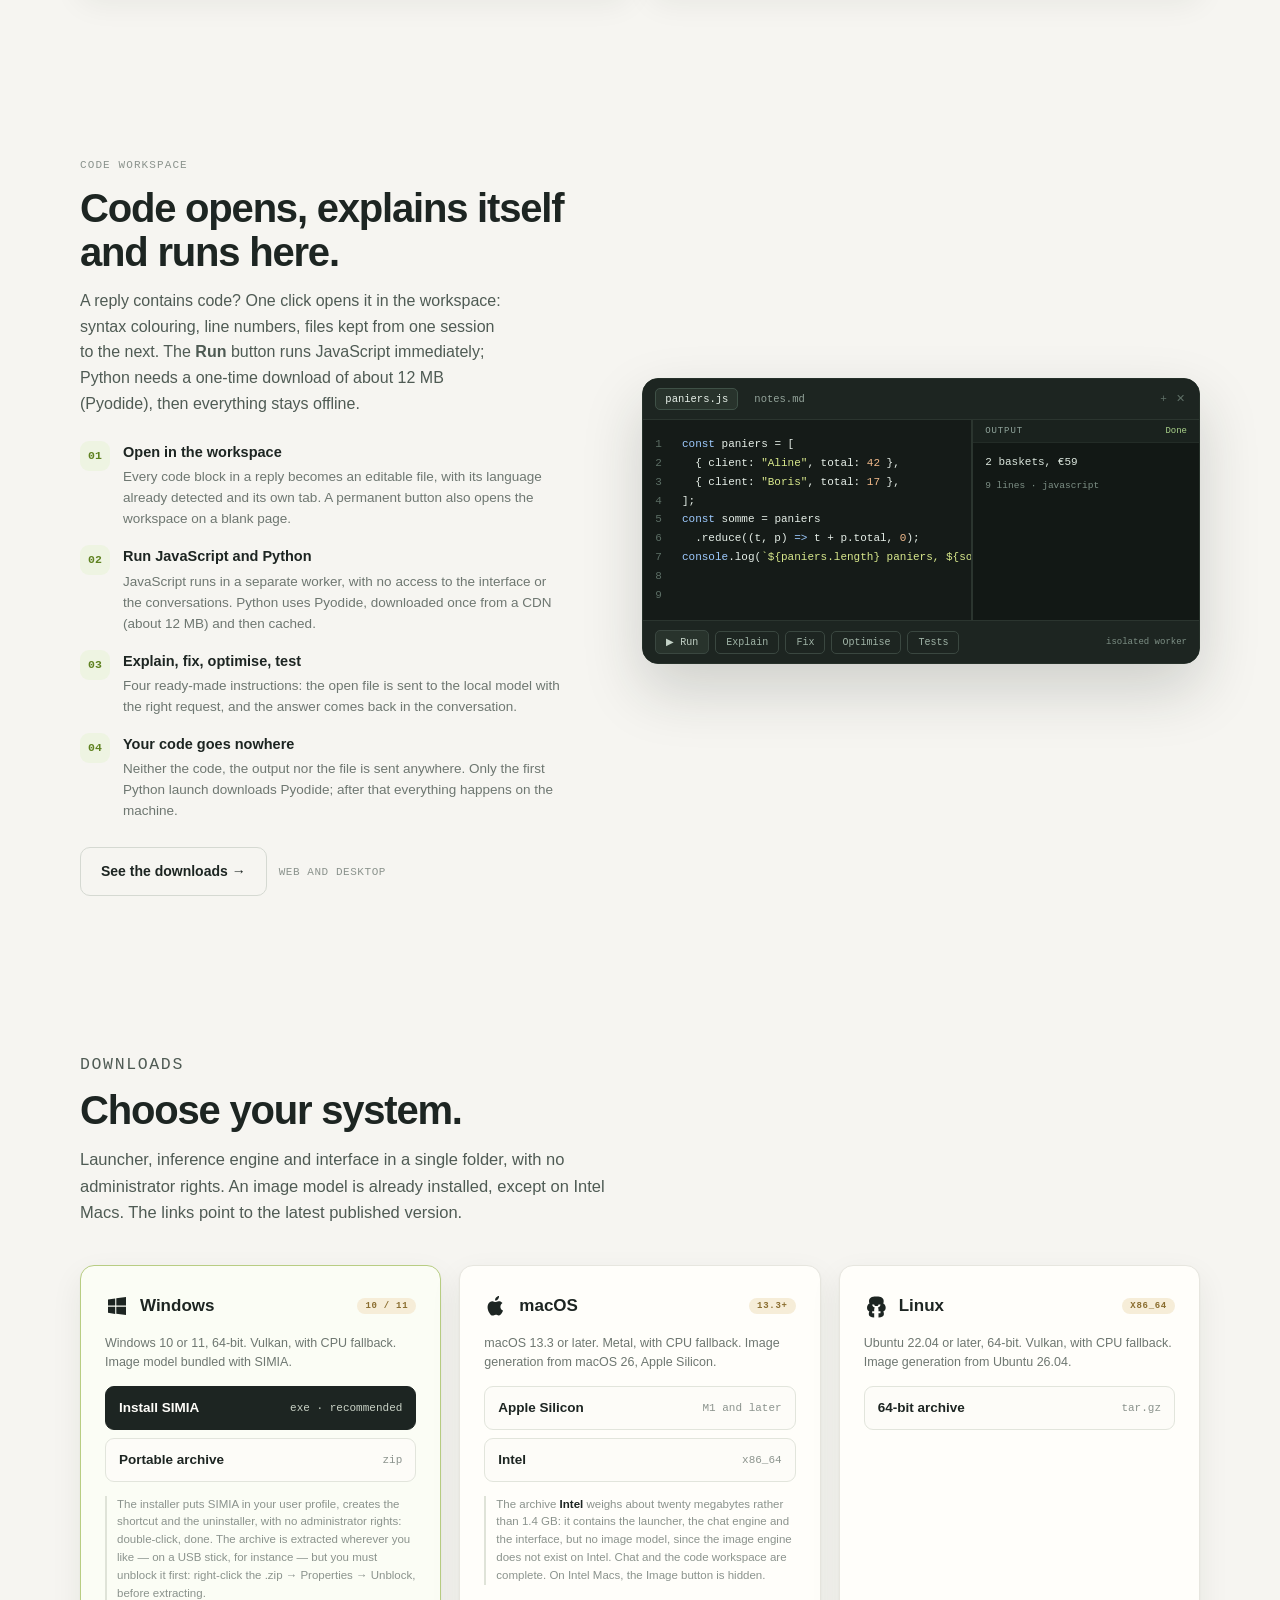
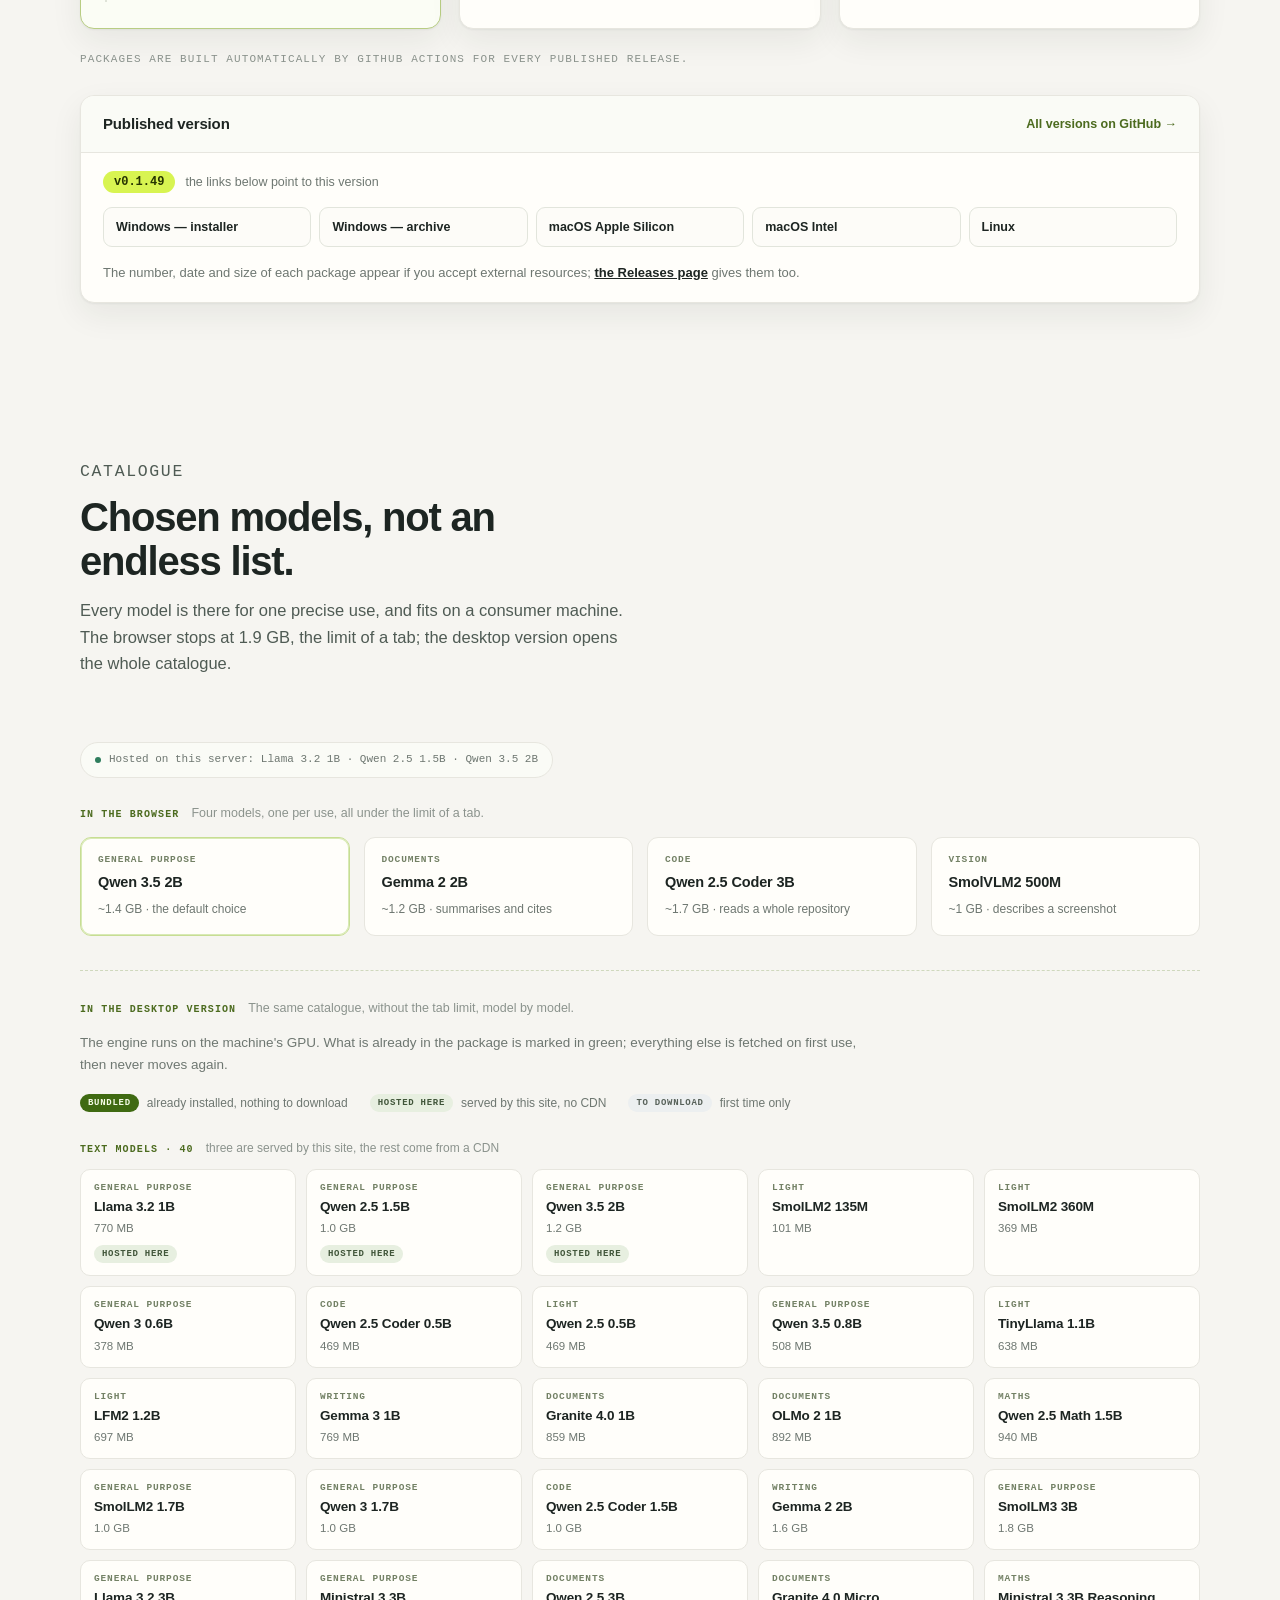
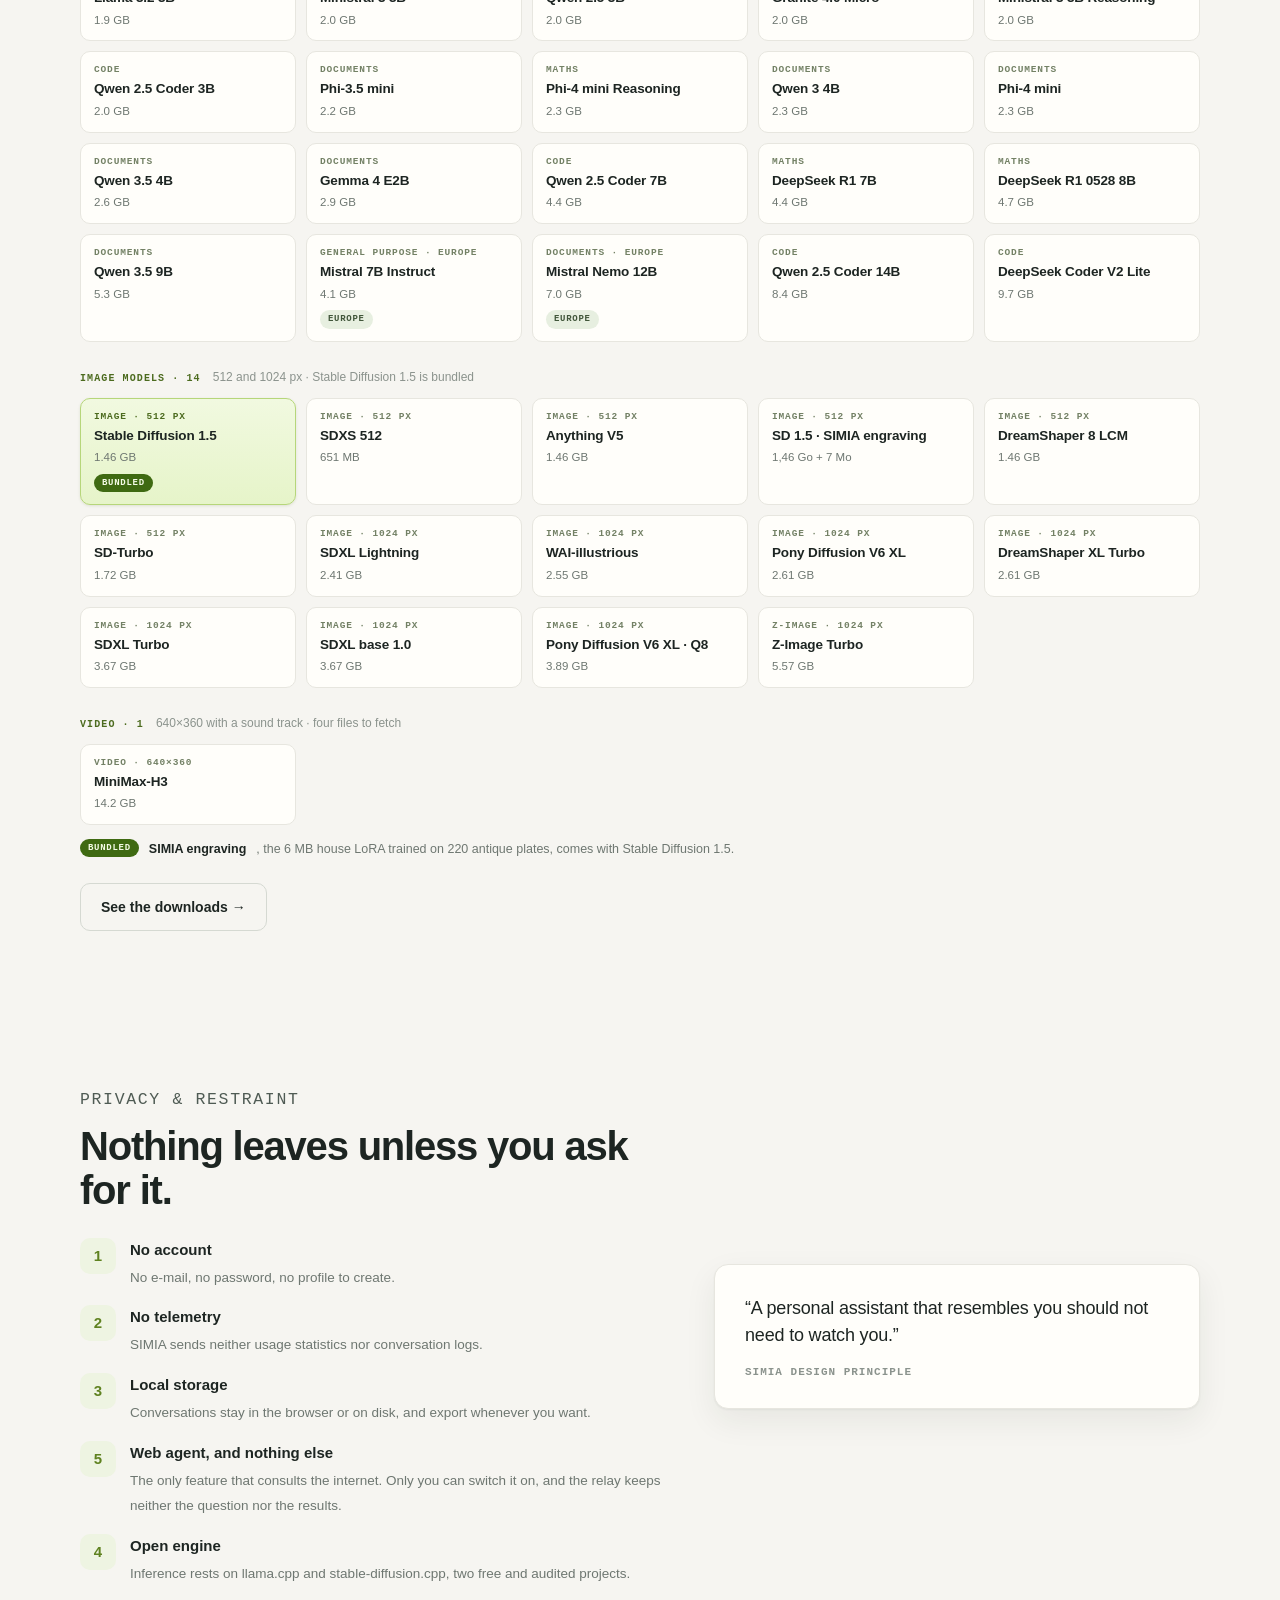
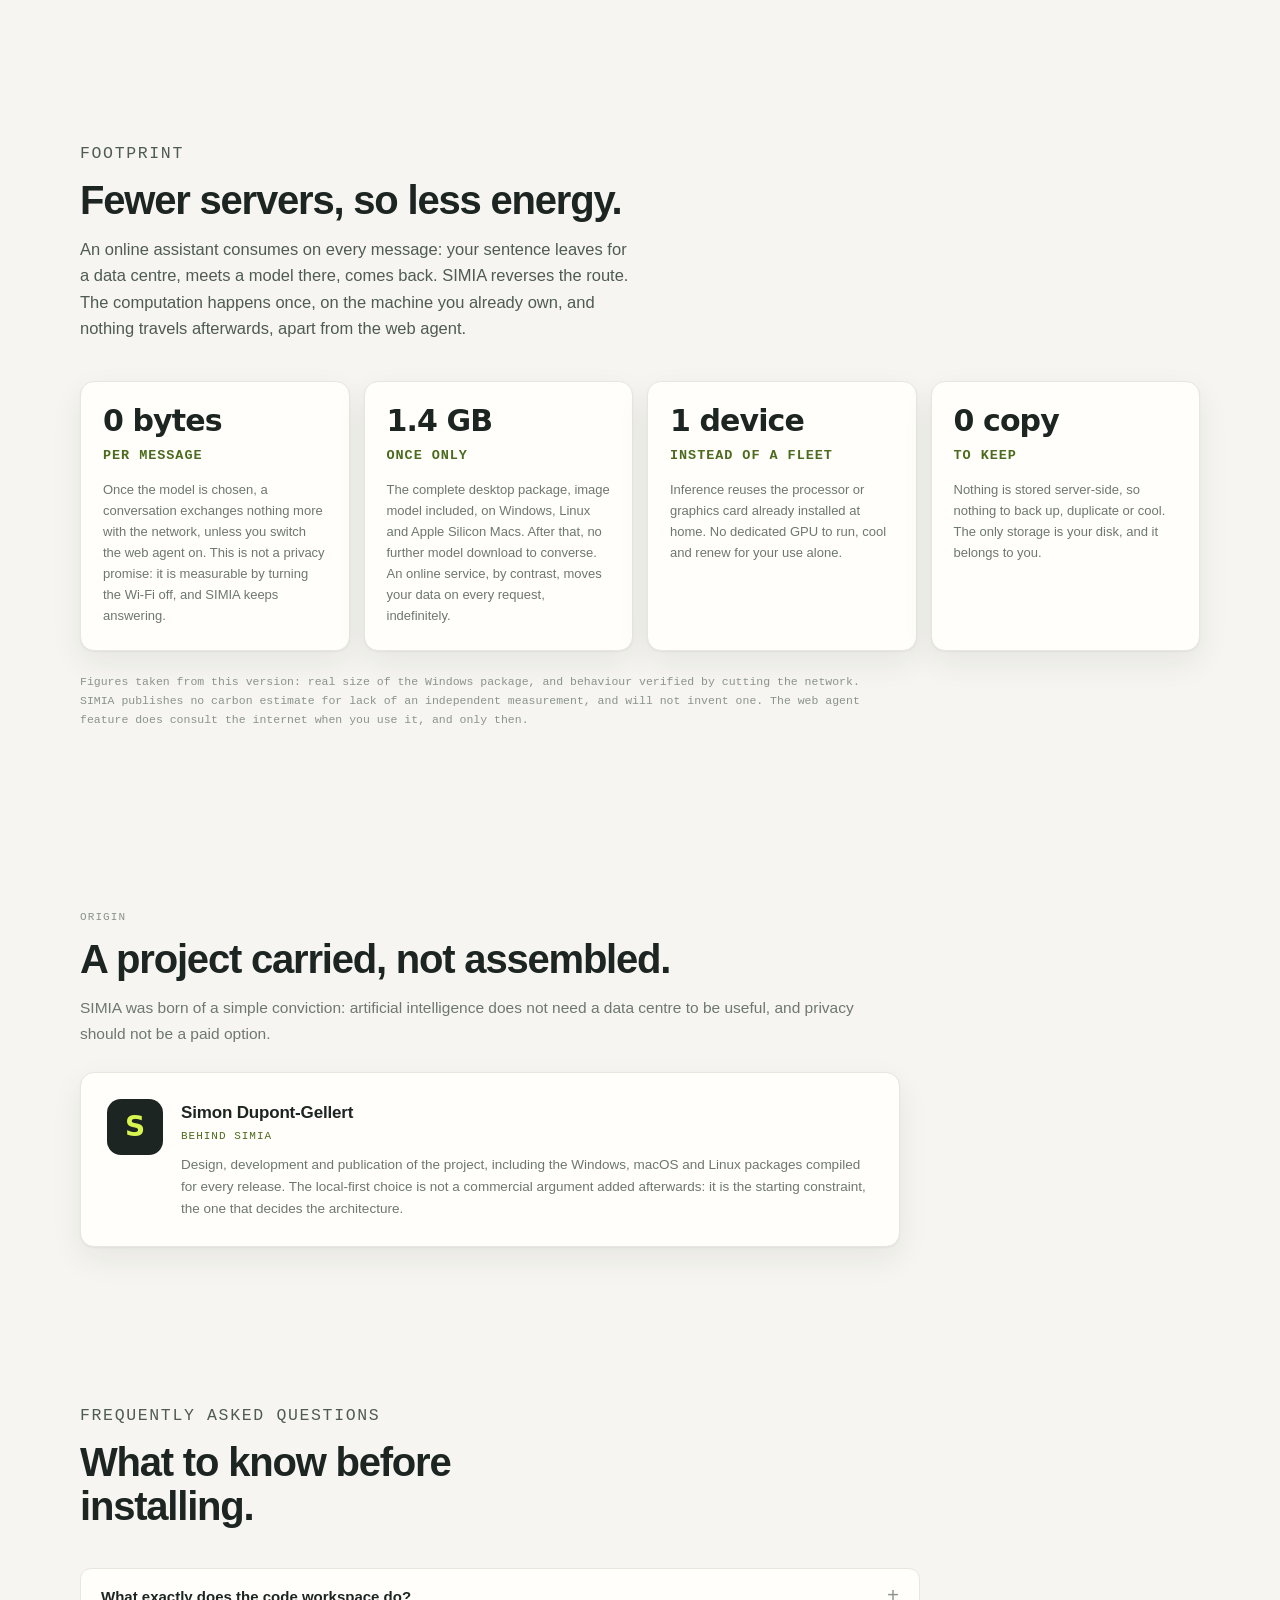
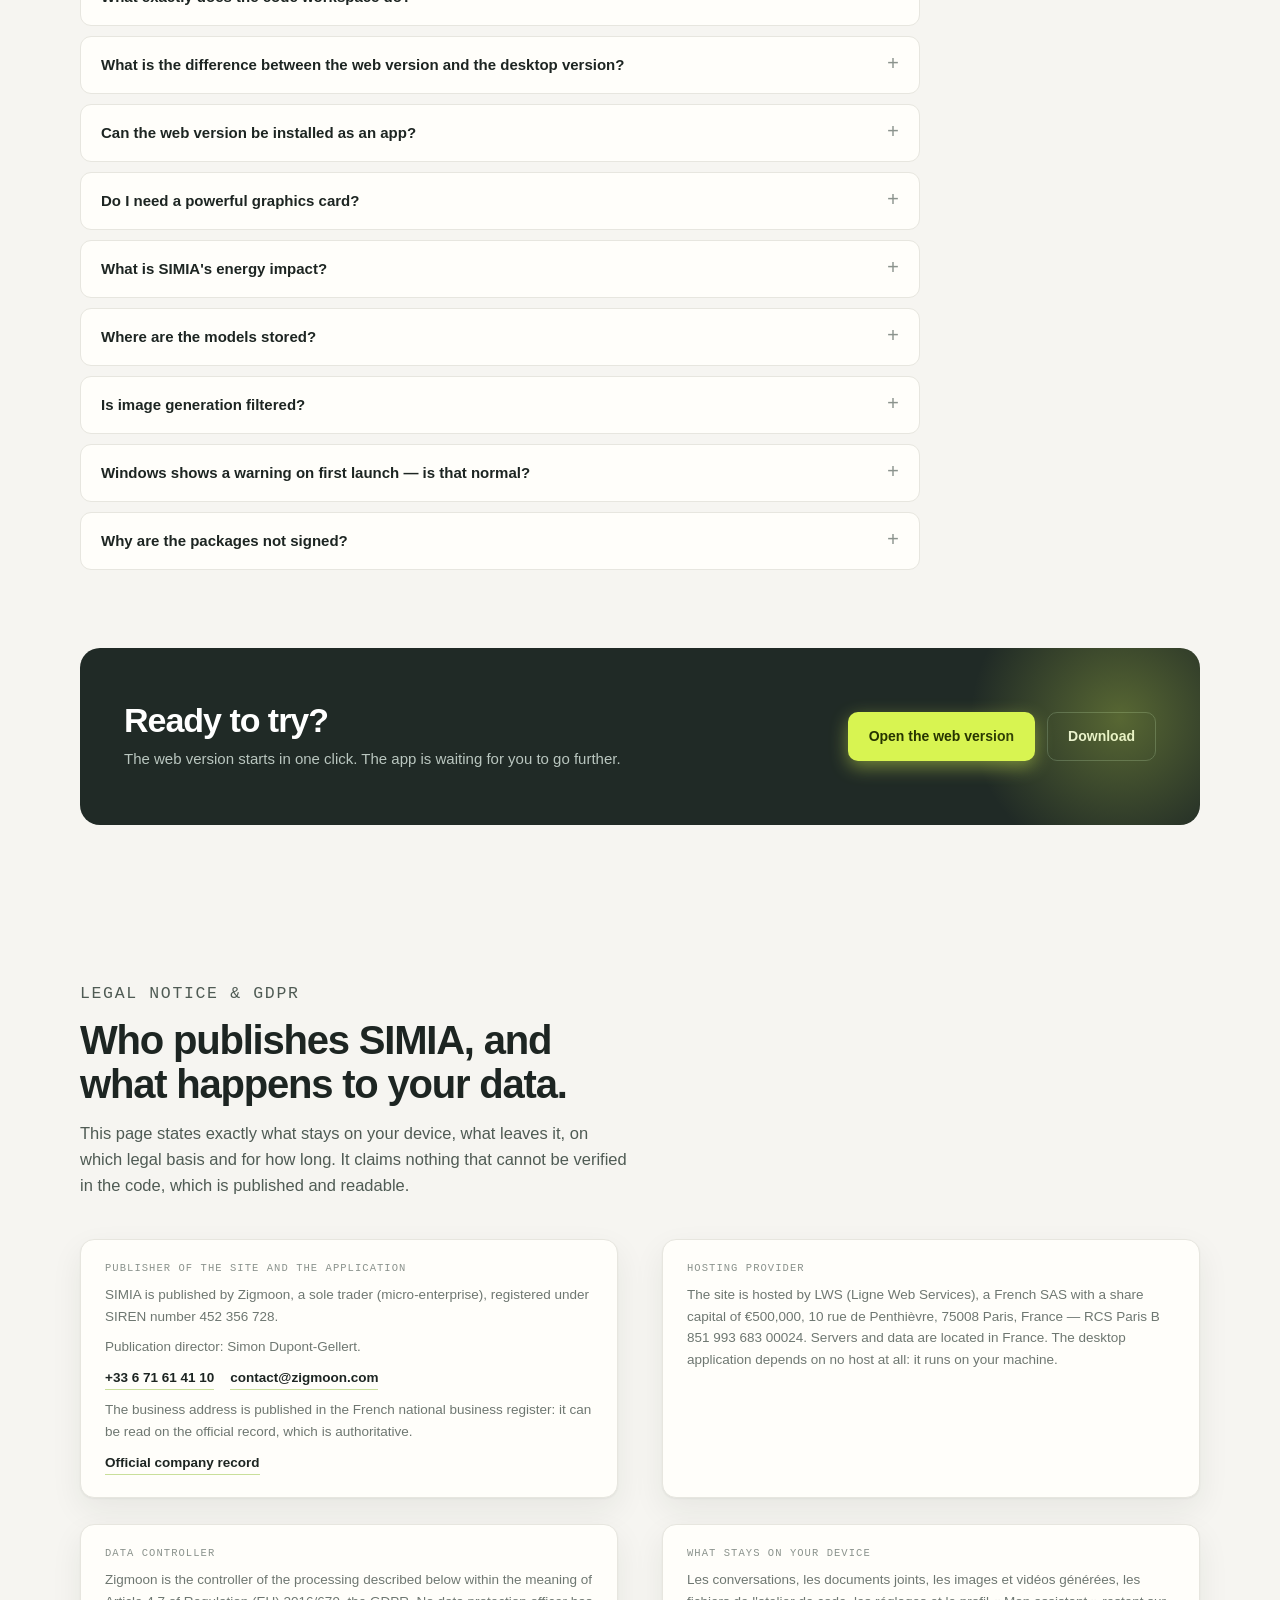
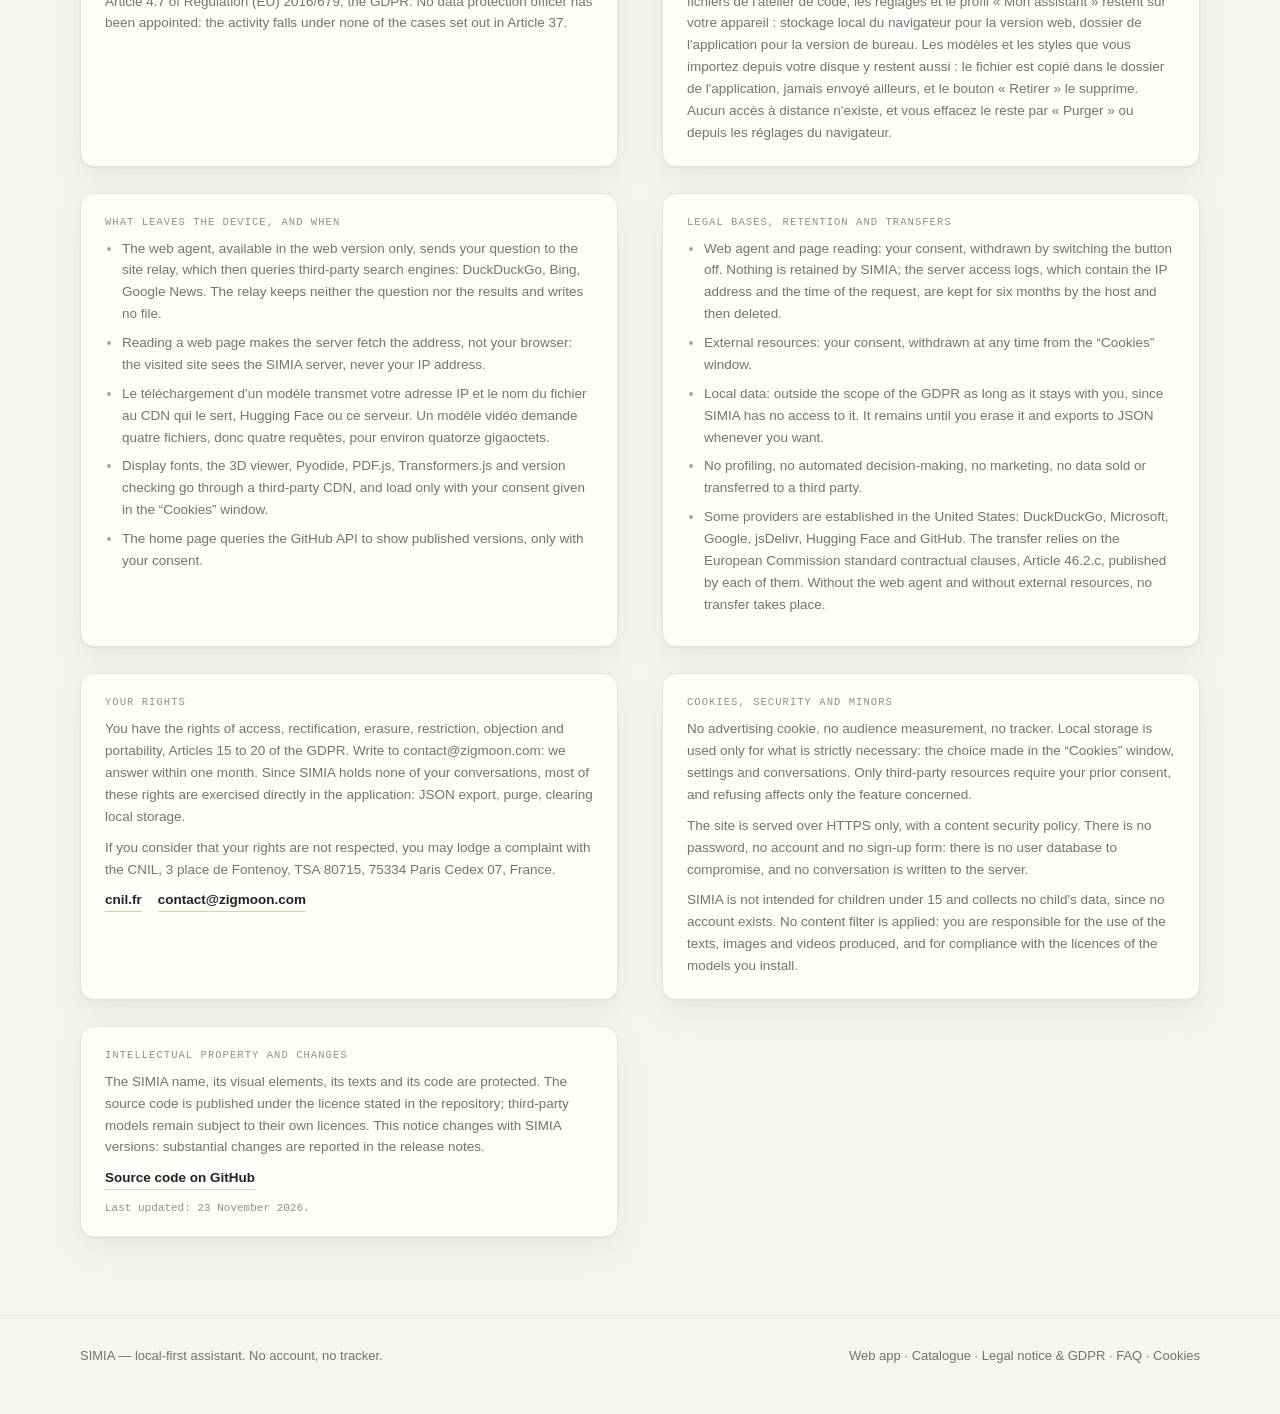
==== commit bfd7727a: "Version 0.1.49 : le nom d'un style s'ecrit pareil jusqu'a l'infobulle - L'infobulle du bouton de mod" ====
--- a/deploy/index.html
+++ b/deploy/index.html
@@ -54,7 +54,7 @@
       "applicationCategory": "UtilitiesApplication",
       "applicationSubCategory": "Assistant IA local-first",
       "operatingSystem": ["Windows 10", "Windows 11", "macOS 13.3+", "Linux x86_64", "Web"],
-      "softwareVersion": "0.1.48",
+      "softwareVersion": "0.1.49",
       "description": "Assistant IA local-first : les modèles de langage, l'analyse de documents et la génération d'images s'exécutent sur la machine de l'utilisateur, sans compte, sans serveur et sans télémétrie. Aucune requête ne traverse le réseau : l'inférence réutilise le matériel déjà présent, au lieu d'un centre de données.",
       "inLanguage": ["fr", "en", "es", "ja"],
       "isAccessibleForFree": true,
@@ -73,7 +73,7 @@
         { "@type": "Organization", "name": "Zigmoon", "url": "https://zigmoon.com" }
       ],
       "creator": { "@type": "Person", "name": "Simon Dupont-Gellert" },
-      "downloadUrl": "https://github.com/zigmoon/SIMIA/releases/tag/v0.1.48",
+      "downloadUrl": "https://github.com/zigmoon/SIMIA/releases/tag/v0.1.49",
       "sameAs": ["https://github.com/zigmoon/SIMIA"]
     },
     {
@@ -1429,8 +1429,8 @@
           </div>
           <p class="req">Windows 10 ou 11, 64 bits. Vulkan, repli sur le processeur. Image fournie avec SIMIA.</p>
           <div class="files">
-            <a class="file-primary" data-release="windows-x64-setup.exe" href="https://github.com/zigmoon/SIMIA/releases/download/v0.1.48/simia-windows-x64-setup.exe" download><span>Installer SIMIA</span><small>exe · recommandé</small></a>
-            <a data-release="windows-x64.zip" href="https://github.com/zigmoon/SIMIA/releases/download/v0.1.48/simia-windows-x64.zip" download><span>Archive portable</span><small>zip</small></a>
+            <a class="file-primary" data-release="windows-x64-setup.exe" href="https://github.com/zigmoon/SIMIA/releases/download/v0.1.49/simia-windows-x64-setup.exe" download><span>Installer SIMIA</span><small>exe · recommandé</small></a>
+            <a data-release="windows-x64.zip" href="https://github.com/zigmoon/SIMIA/releases/download/v0.1.49/simia-windows-x64.zip" download><span>Archive portable</span><small>zip</small></a>
           </div>
           <p class="dl-note">L'installeur place SIMIA dans votre profil, crée le raccourci et le désinstalleur, sans droit administrateur : double-clic, c'est tout. L'archive, elle, se décompresse où vous voulez — sur une clé USB par exemple — mais il faut d'abord la débloquer : clic droit sur le .zip → Propriétés → Débloquer, avant extraction.</p>
         </article>
@@ -1445,8 +1445,8 @@
           </div>
           <p class="req">macOS 13.3 ou plus. Metal, repli sur le processeur. Images dès macOS 26, Apple Silicon.</p>
           <div class="files">
-            <a data-release="macos-arm64.tar.gz" href="https://github.com/zigmoon/SIMIA/releases/download/v0.1.48/simia-macos-arm64.tar.gz" download><span>Apple Silicon</span><small>M1 et plus</small></a>
-            <a data-release="macos-x64.tar.gz" href="https://github.com/zigmoon/SIMIA/releases/download/v0.1.48/simia-macos-x64.tar.gz" download><span>Intel</span><small>x86_64</small></a>
+            <a data-release="macos-arm64.tar.gz" href="https://github.com/zigmoon/SIMIA/releases/download/v0.1.49/simia-macos-arm64.tar.gz" download><span>Apple Silicon</span><small>M1 et plus</small></a>
+            <a data-release="macos-x64.tar.gz" href="https://github.com/zigmoon/SIMIA/releases/download/v0.1.49/simia-macos-x64.tar.gz" download><span>Intel</span><small>x86_64</small></a>
           </div>
           <p class="dl-note">L'archive <b>Intel</b> pèse une vingtaine de mégaoctets et non 1,4 Go : elle contient le lanceur, le moteur de conversation et l'interface, mais aucun modèle d'image, puisque le moteur d'images n'existe pas sur Intel. La conversation et l'atelier de code y sont complets. Sur Mac Intel, le bouton Image est masqué.</p>
         </article>
@@ -1461,7 +1461,7 @@
           </div>
           <p class="req">Ubuntu 22.04 ou plus, 64 bits. Vulkan, repli sur le processeur. Images dès Ubuntu 26.04.</p>
           <div class="files">
-            <a data-release="linux-x64.tar.gz" href="https://github.com/zigmoon/SIMIA/releases/download/v0.1.48/simia-linux-x64.tar.gz" download><span>Archive 64 bits</span><small>tar.gz</small></a>
+            <a data-release="linux-x64.tar.gz" href="https://github.com/zigmoon/SIMIA/releases/download/v0.1.49/simia-linux-x64.tar.gz" download><span>Archive 64 bits</span><small>tar.gz</small></a>
           </div>
         </article>
       </div>
@@ -1823,7 +1823,7 @@
      fichiers dans la release publiée ; tools/prepare-ftp.ps1 refuse de
      préparer le site si l'une de ces copies prend du retard.
      ------------------------------------------------------------------ */
-  const RELEASE_TAG = "v0.1.48";
+  const RELEASE_TAG = "v0.1.49";
   const RELEASE_PREFIX = "simia-";
   const REPO_URL = "https://github.com/zigmoon/SIMIA";
   /* La page annonce une version, mais GitHub peut en avoir publie une plus
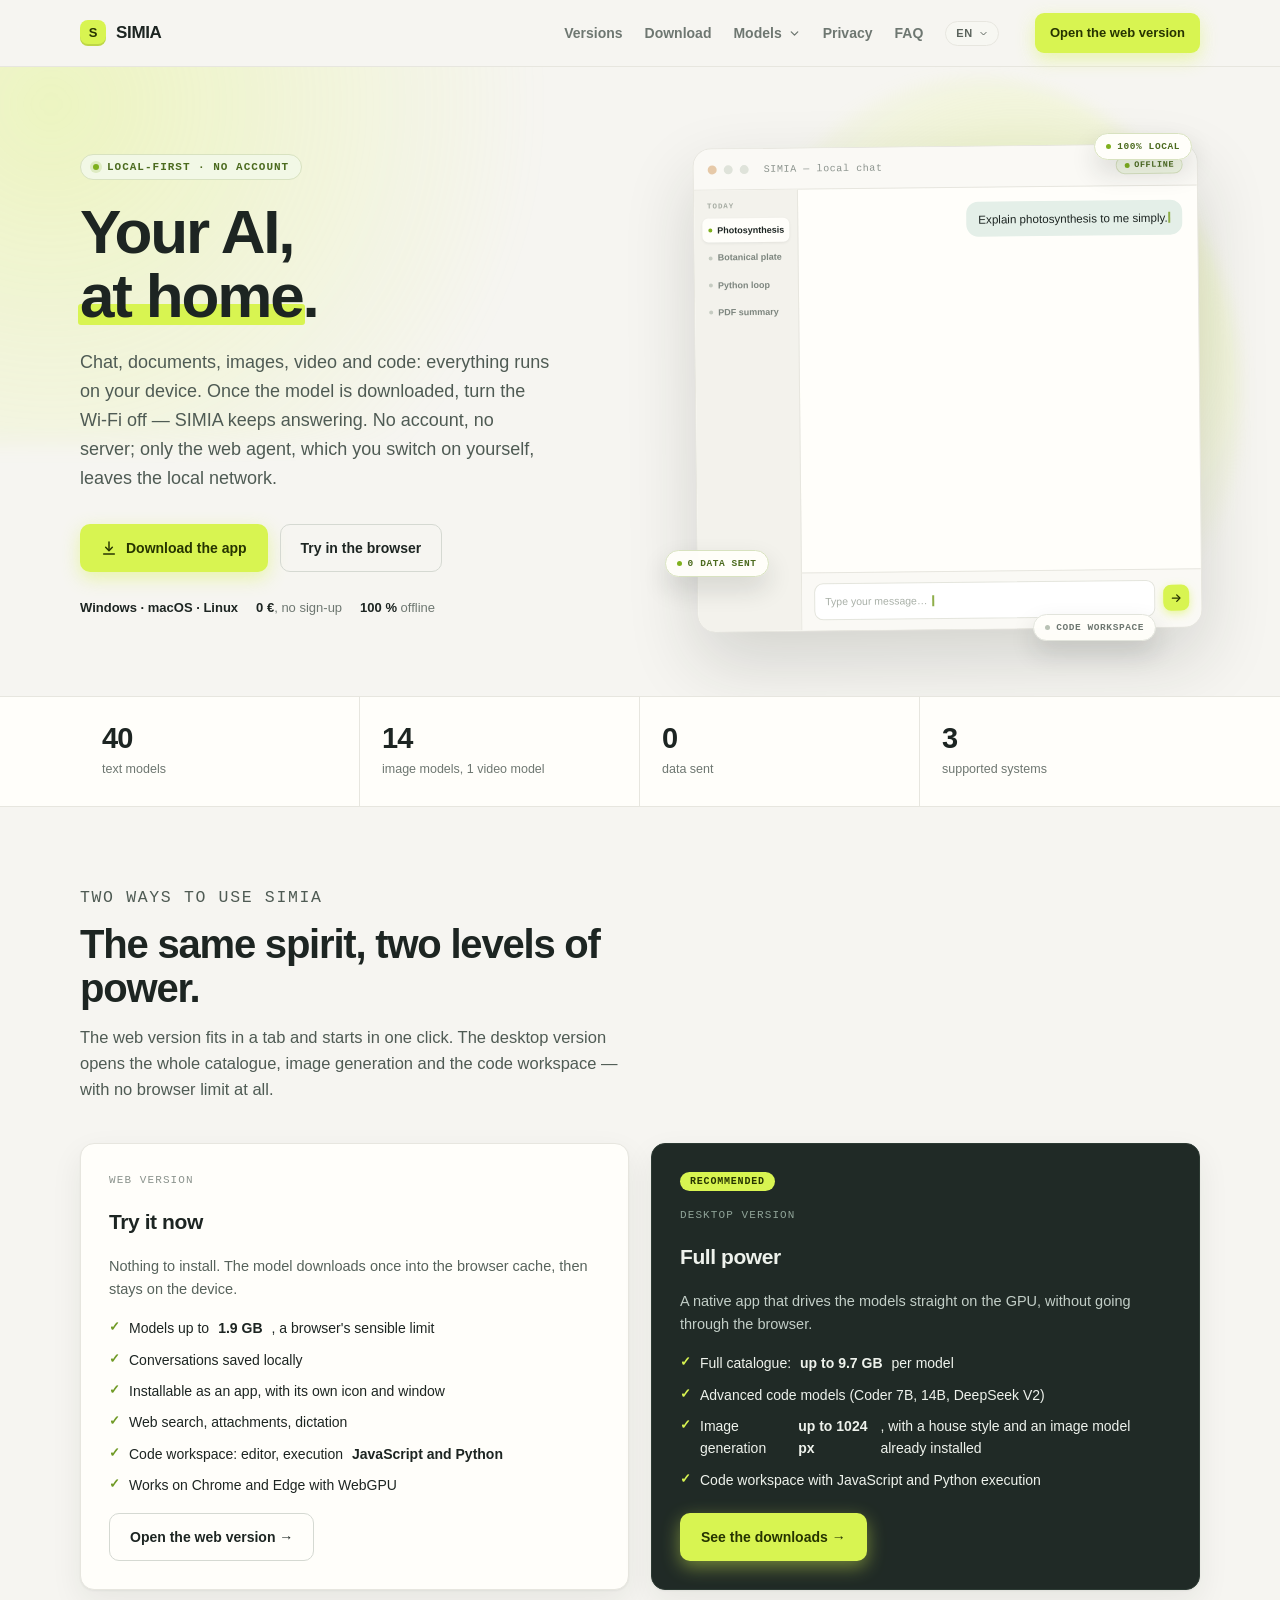
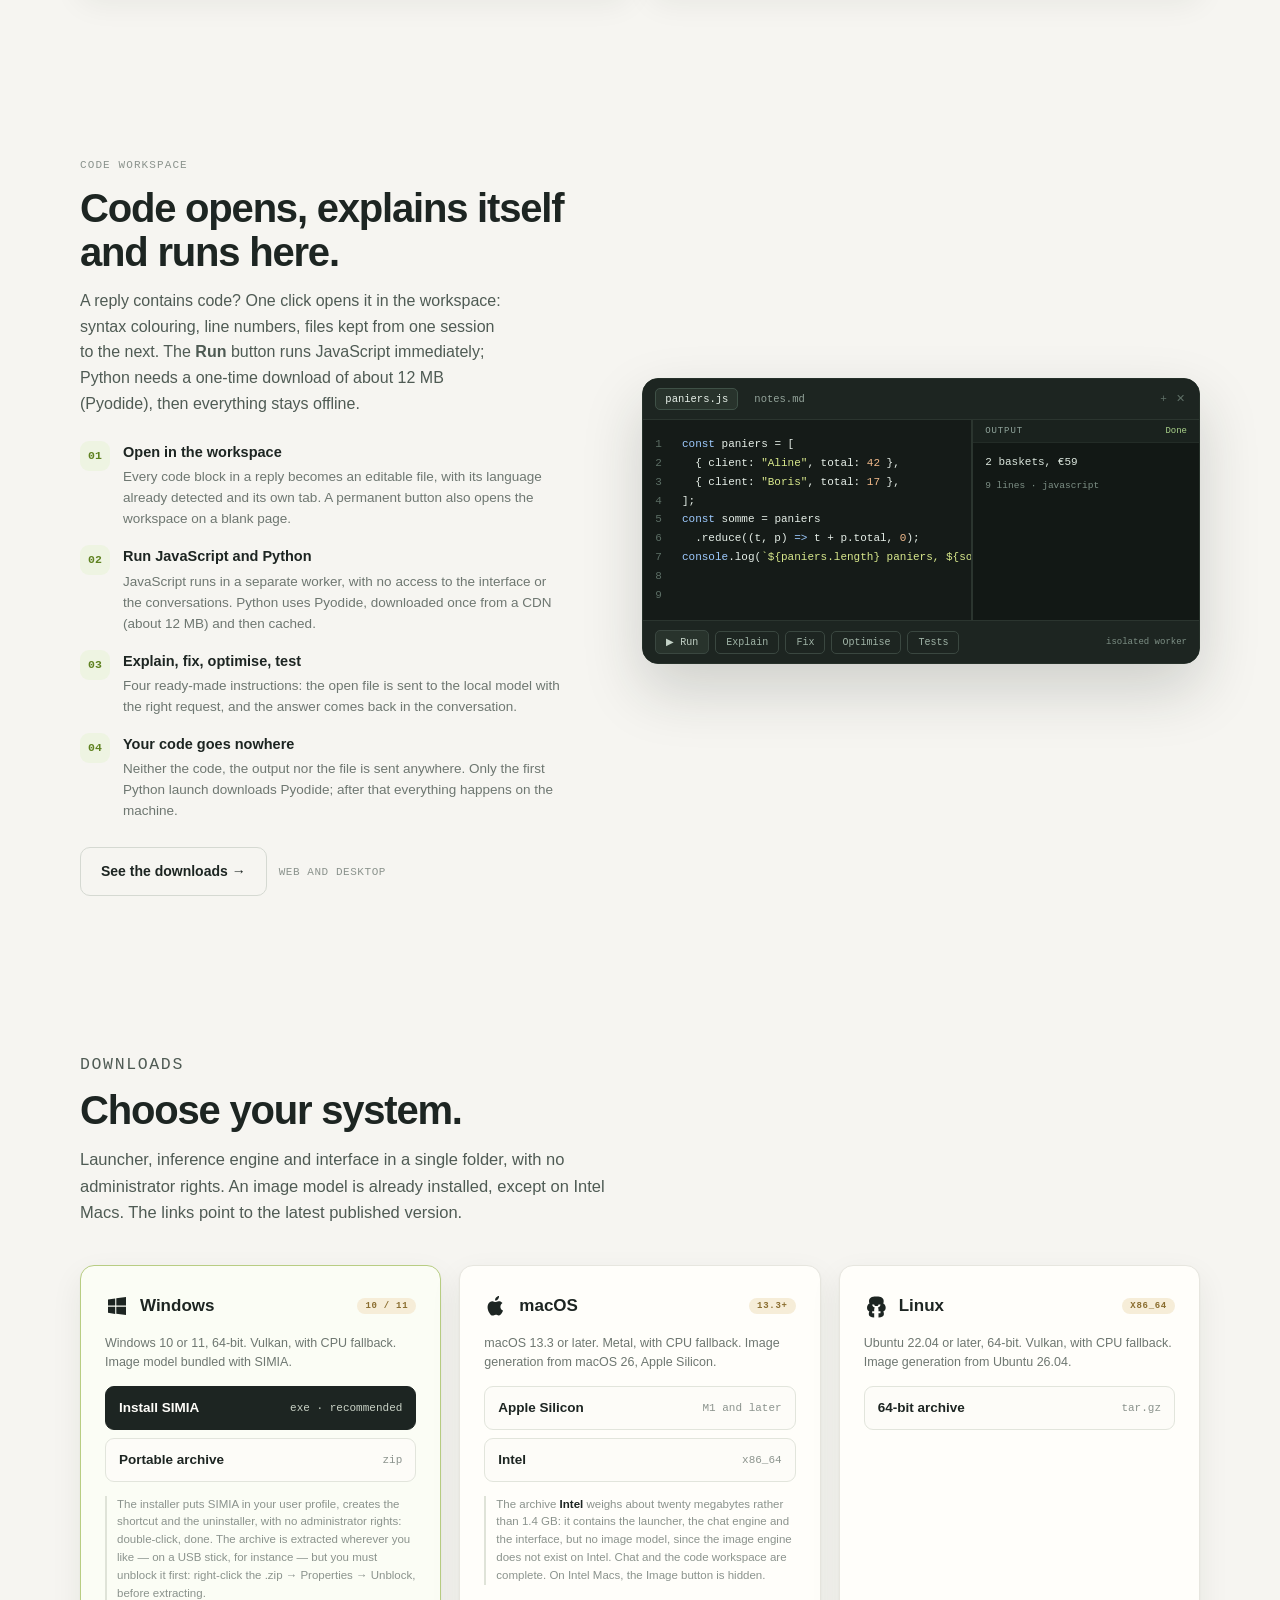
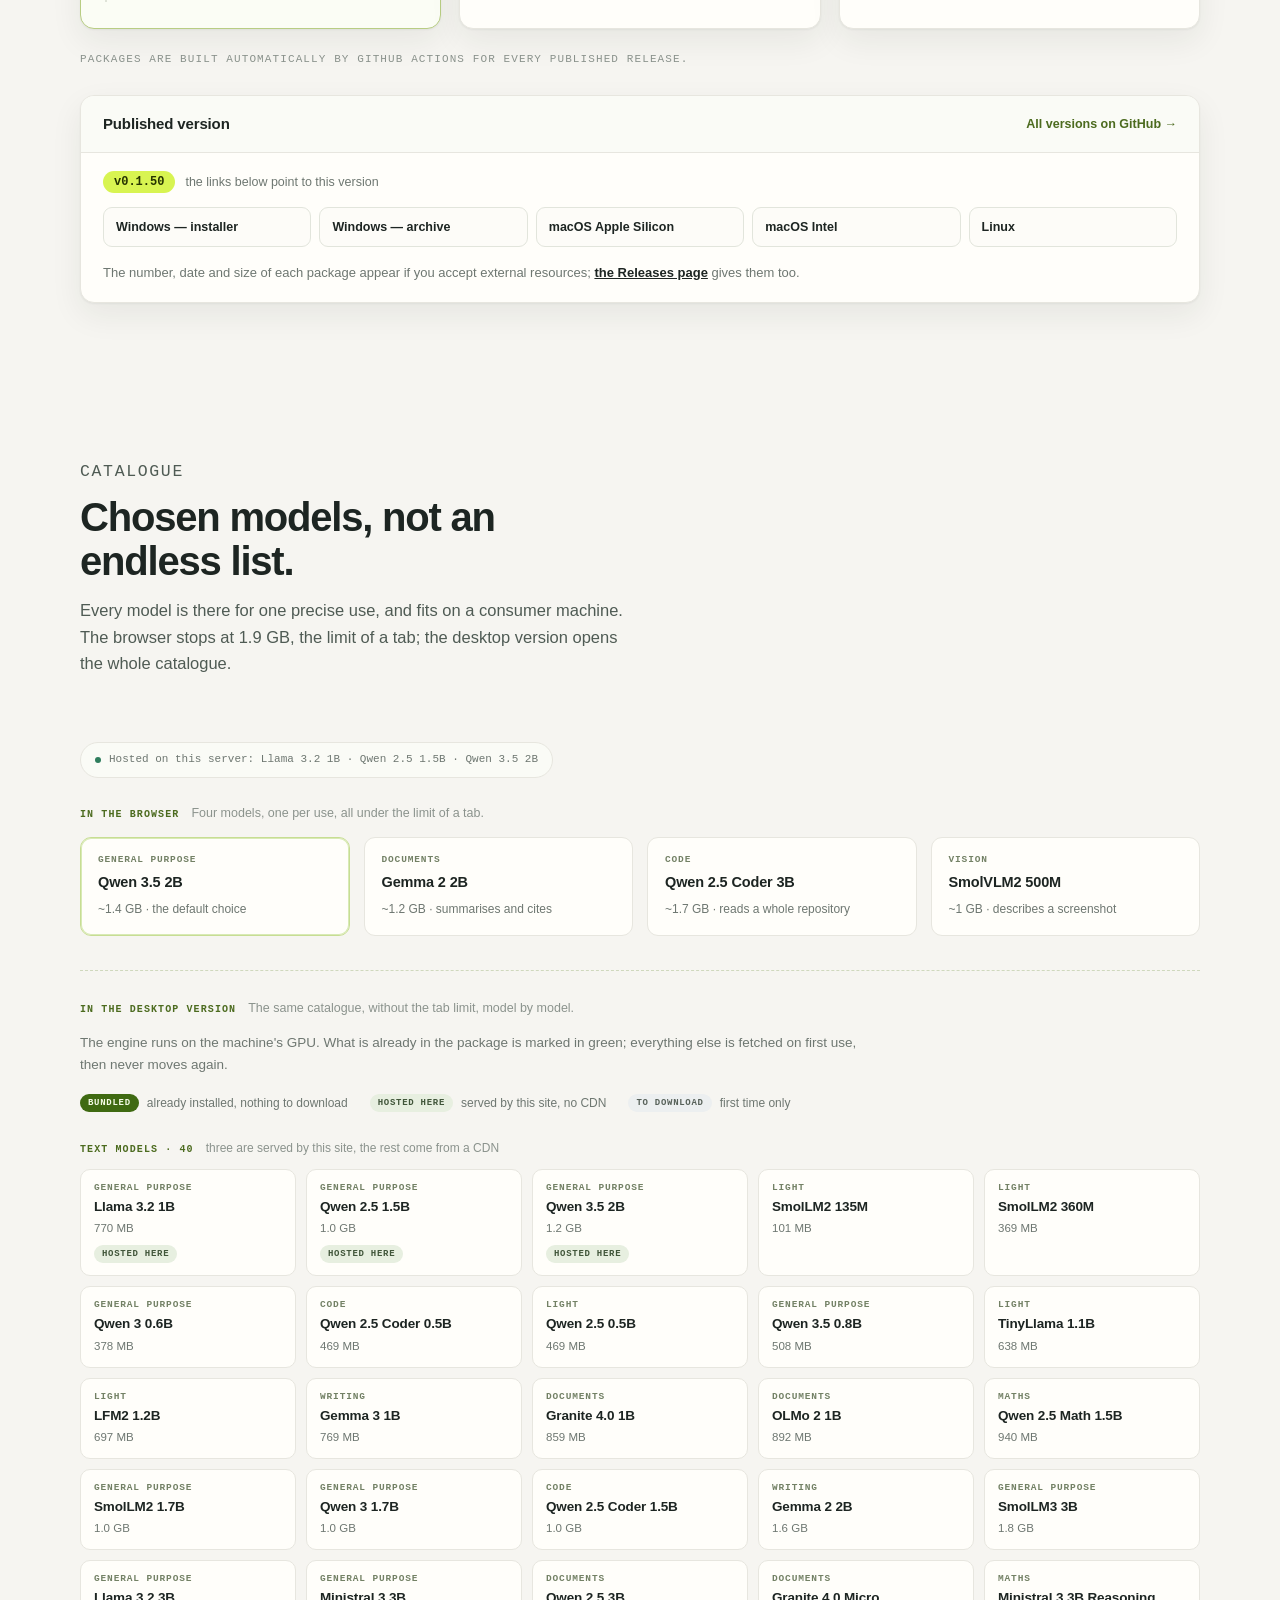
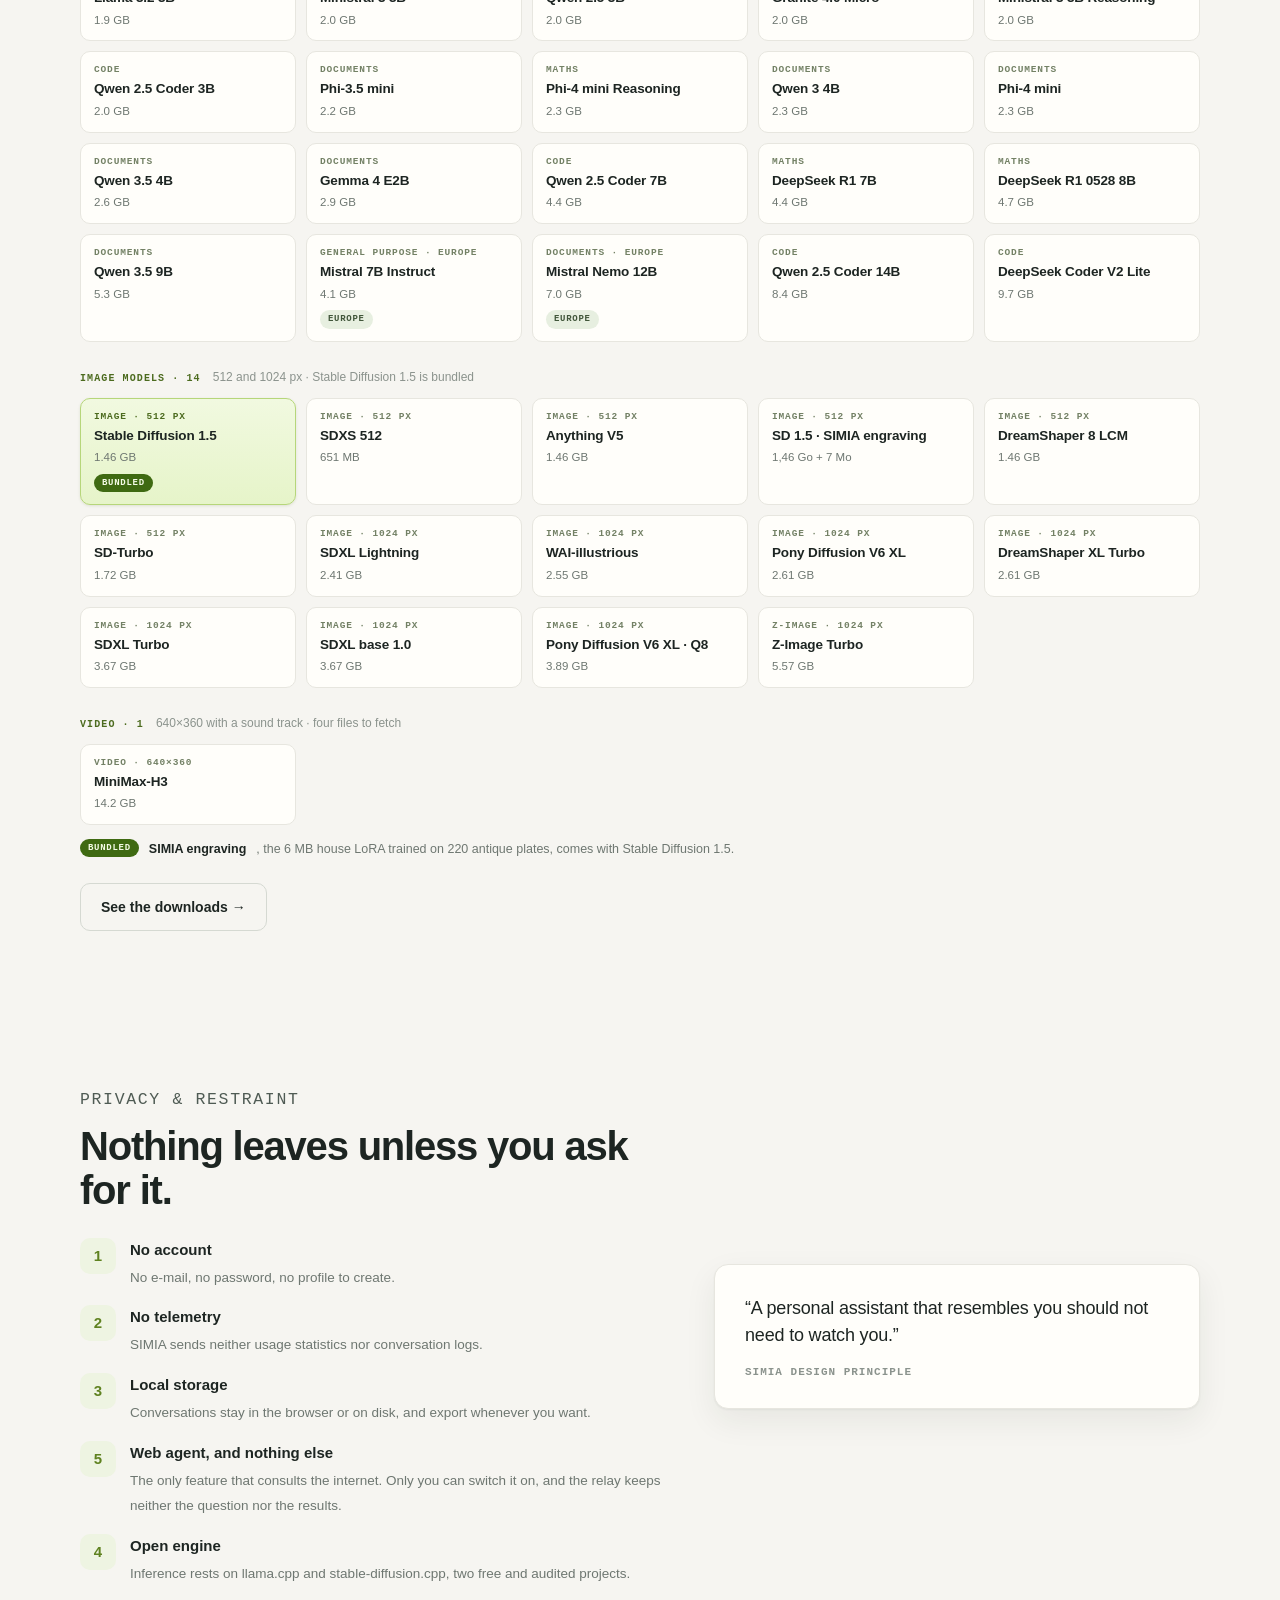
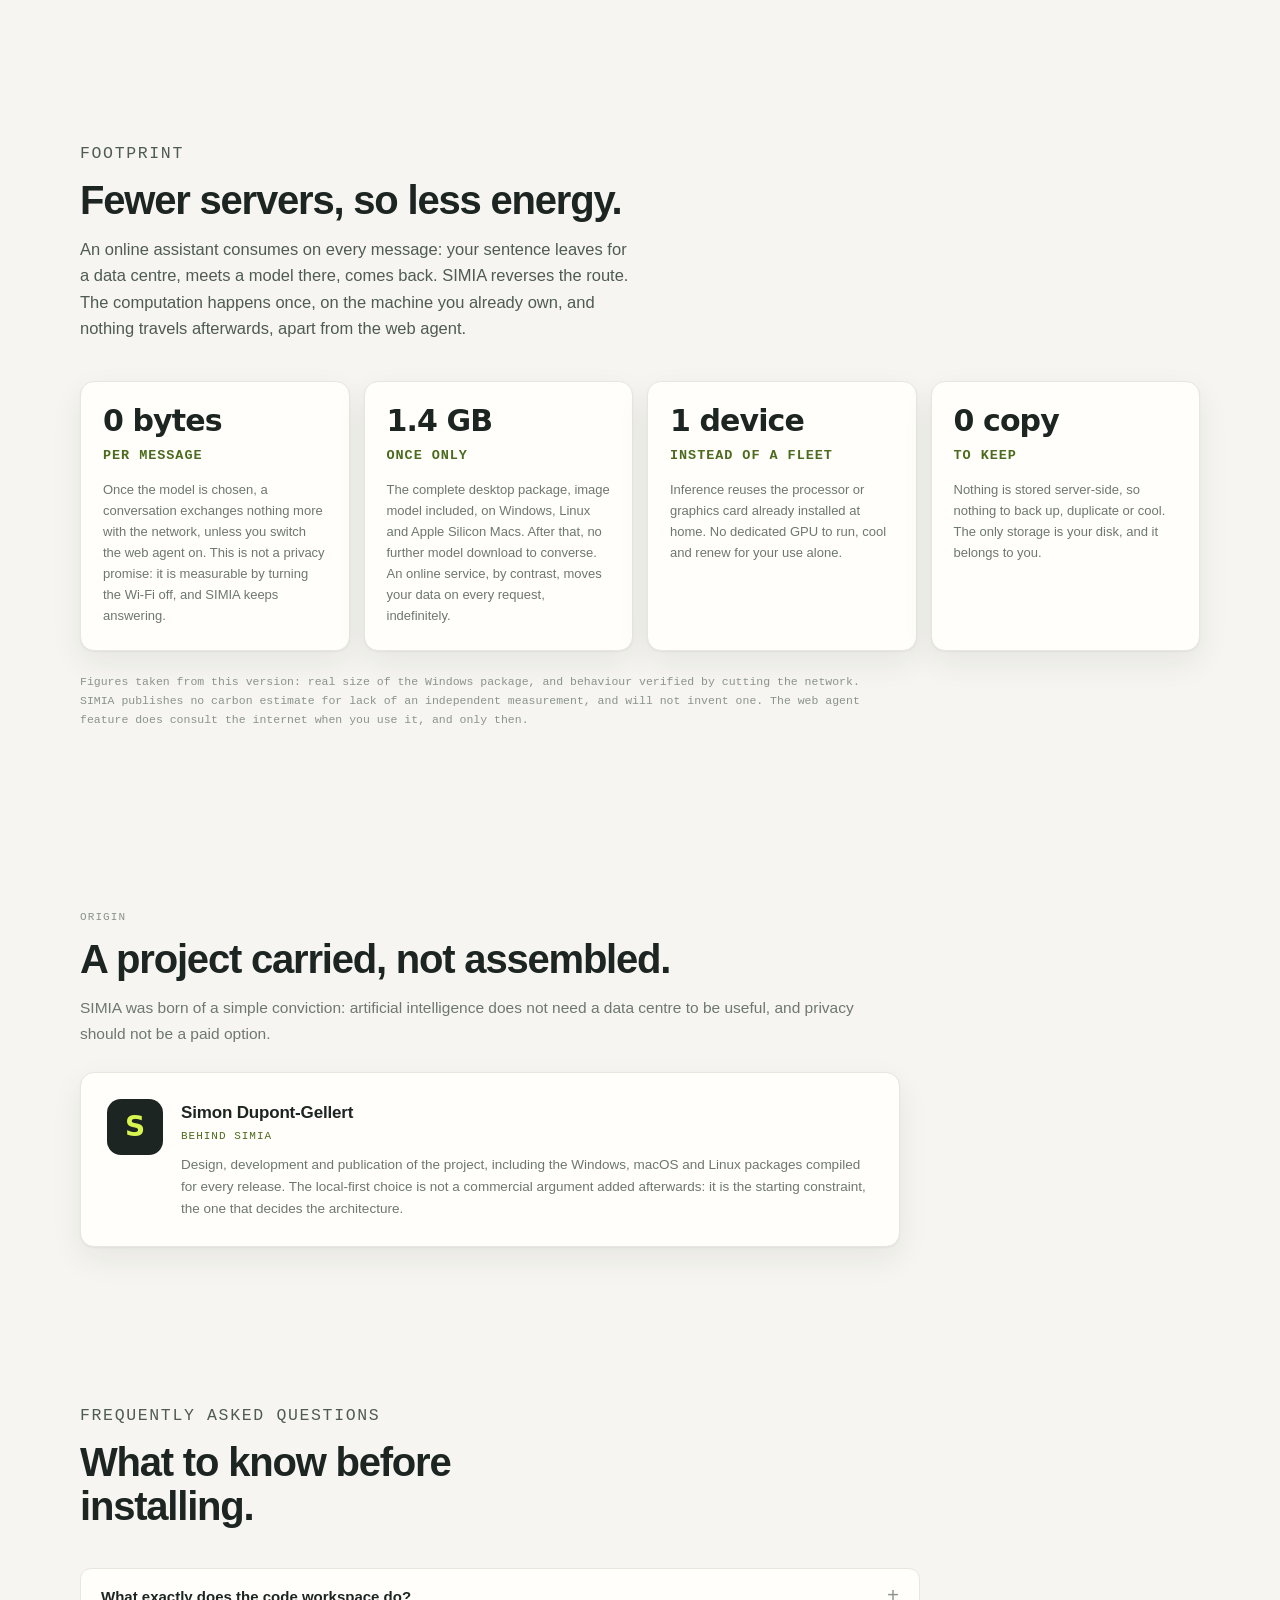
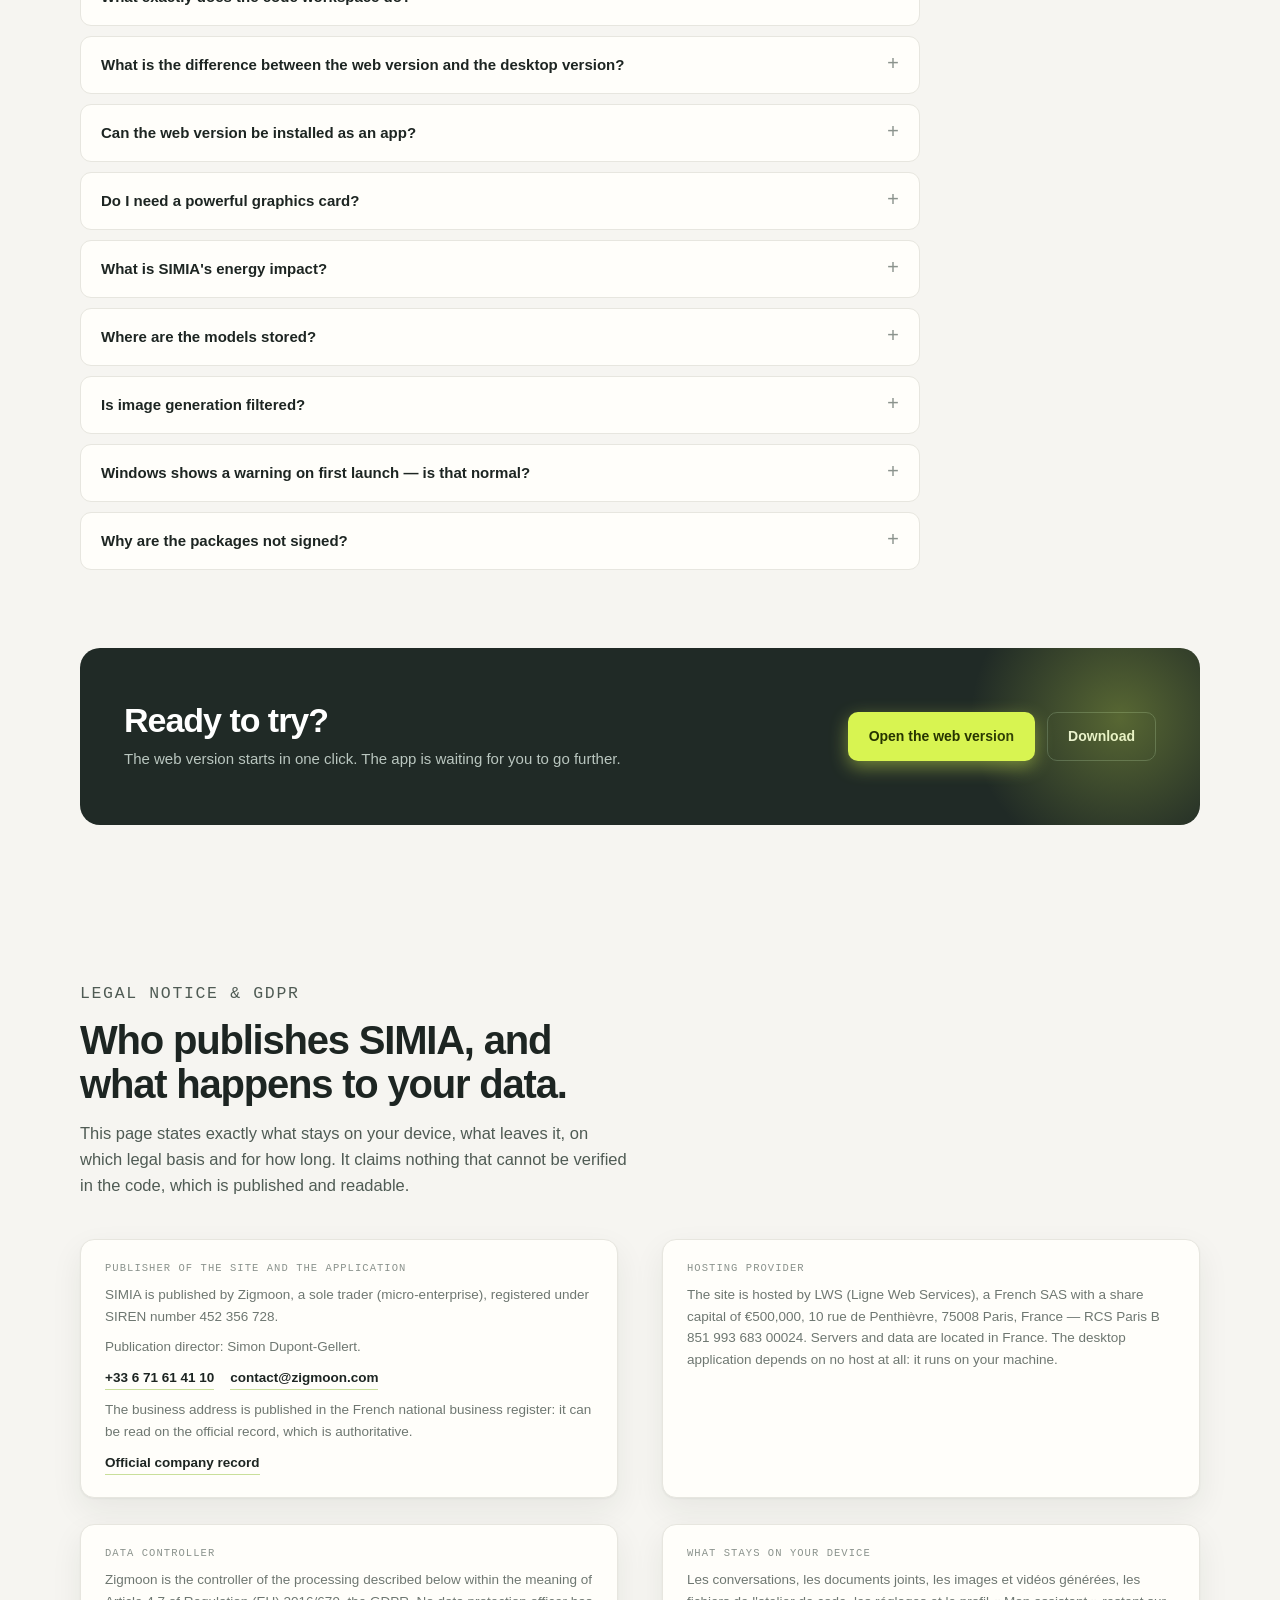
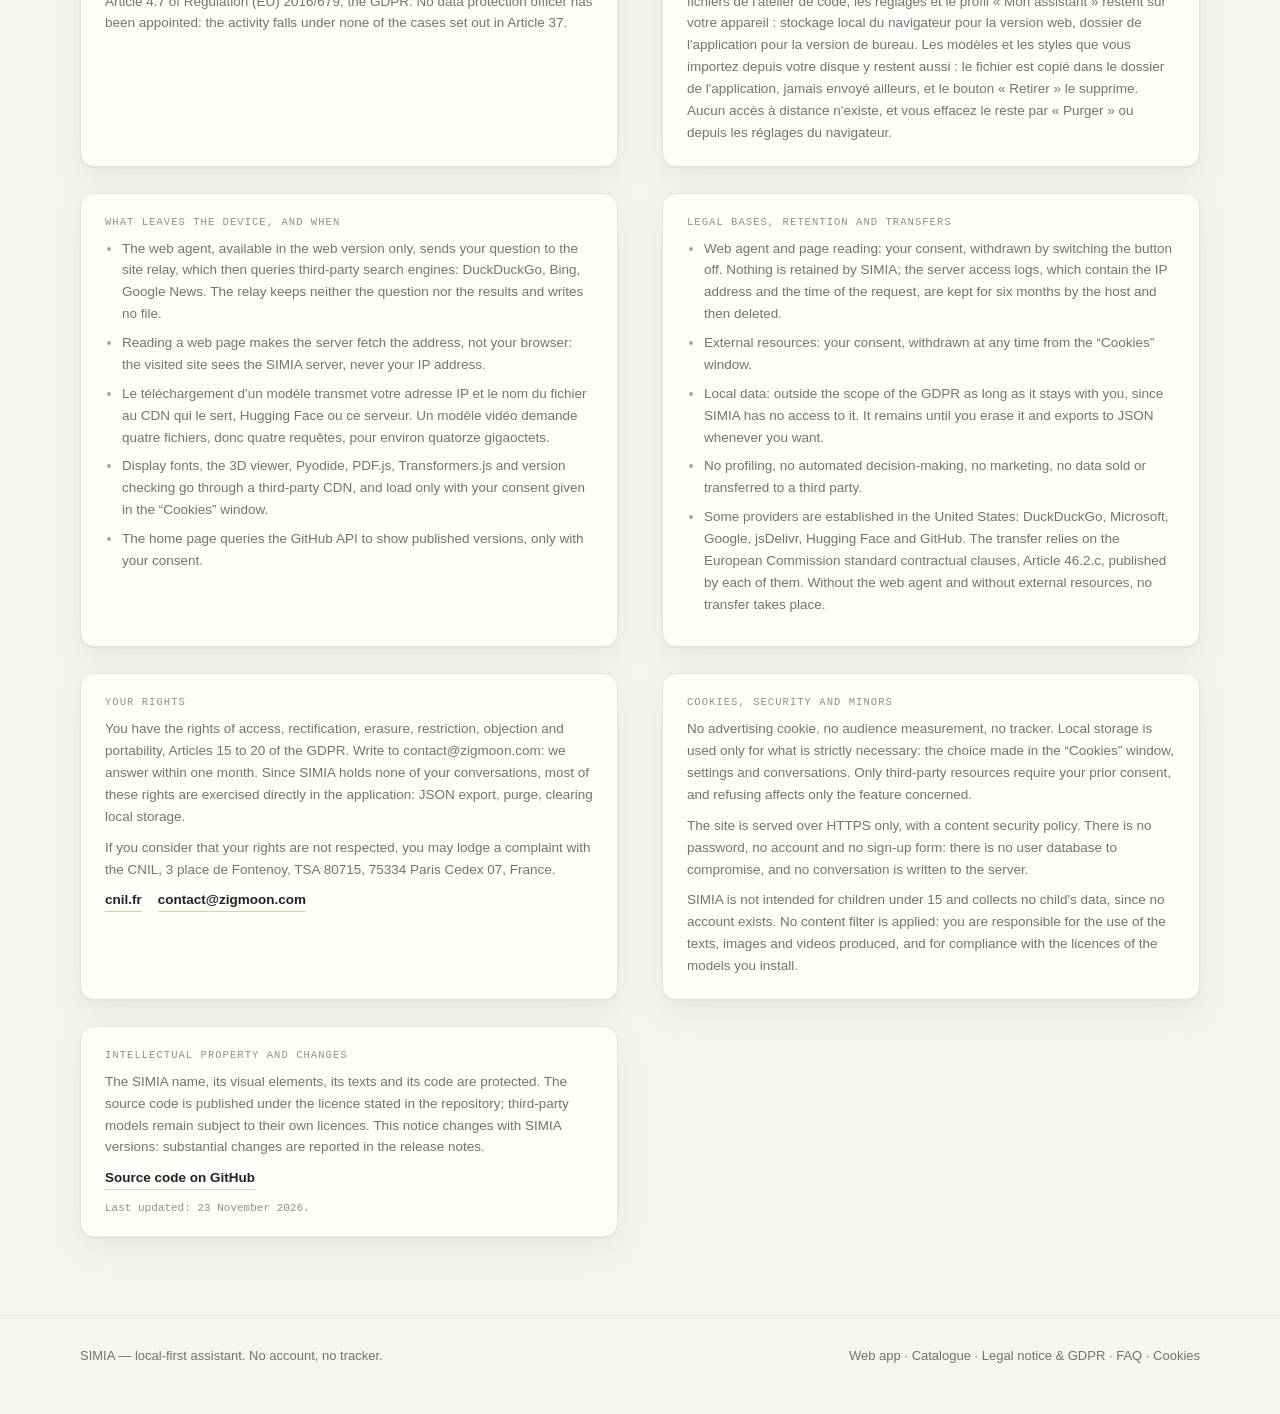
==== commit 4f544414: "Version 0.1.50 : une image dit enfin avec quel style elle a ete dessinee La legende sous une image n" ====
--- a/deploy/index.html
+++ b/deploy/index.html
@@ -54,7 +54,7 @@
       "applicationCategory": "UtilitiesApplication",
       "applicationSubCategory": "Assistant IA local-first",
       "operatingSystem": ["Windows 10", "Windows 11", "macOS 13.3+", "Linux x86_64", "Web"],
-      "softwareVersion": "0.1.49",
+      "softwareVersion": "0.1.50",
       "description": "Assistant IA local-first : les modèles de langage, l'analyse de documents et la génération d'images s'exécutent sur la machine de l'utilisateur, sans compte, sans serveur et sans télémétrie. Aucune requête ne traverse le réseau : l'inférence réutilise le matériel déjà présent, au lieu d'un centre de données.",
       "inLanguage": ["fr", "en", "es", "ja"],
       "isAccessibleForFree": true,
@@ -73,7 +73,7 @@
         { "@type": "Organization", "name": "Zigmoon", "url": "https://zigmoon.com" }
       ],
       "creator": { "@type": "Person", "name": "Simon Dupont-Gellert" },
-      "downloadUrl": "https://github.com/zigmoon/SIMIA/releases/tag/v0.1.49",
+      "downloadUrl": "https://github.com/zigmoon/SIMIA/releases/tag/v0.1.50",
       "sameAs": ["https://github.com/zigmoon/SIMIA"]
     },
     {
@@ -1429,8 +1429,8 @@
           </div>
           <p class="req">Windows 10 ou 11, 64 bits. Vulkan, repli sur le processeur. Image fournie avec SIMIA.</p>
           <div class="files">
-            <a class="file-primary" data-release="windows-x64-setup.exe" href="https://github.com/zigmoon/SIMIA/releases/download/v0.1.49/simia-windows-x64-setup.exe" download><span>Installer SIMIA</span><small>exe · recommandé</small></a>
-            <a data-release="windows-x64.zip" href="https://github.com/zigmoon/SIMIA/releases/download/v0.1.49/simia-windows-x64.zip" download><span>Archive portable</span><small>zip</small></a>
+            <a class="file-primary" data-release="windows-x64-setup.exe" href="https://github.com/zigmoon/SIMIA/releases/download/v0.1.50/simia-windows-x64-setup.exe" download><span>Installer SIMIA</span><small>exe · recommandé</small></a>
+            <a data-release="windows-x64.zip" href="https://github.com/zigmoon/SIMIA/releases/download/v0.1.50/simia-windows-x64.zip" download><span>Archive portable</span><small>zip</small></a>
           </div>
           <p class="dl-note">L'installeur place SIMIA dans votre profil, crée le raccourci et le désinstalleur, sans droit administrateur : double-clic, c'est tout. L'archive, elle, se décompresse où vous voulez — sur une clé USB par exemple — mais il faut d'abord la débloquer : clic droit sur le .zip → Propriétés → Débloquer, avant extraction.</p>
         </article>
@@ -1445,8 +1445,8 @@
           </div>
           <p class="req">macOS 13.3 ou plus. Metal, repli sur le processeur. Images dès macOS 26, Apple Silicon.</p>
           <div class="files">
-            <a data-release="macos-arm64.tar.gz" href="https://github.com/zigmoon/SIMIA/releases/download/v0.1.49/simia-macos-arm64.tar.gz" download><span>Apple Silicon</span><small>M1 et plus</small></a>
-            <a data-release="macos-x64.tar.gz" href="https://github.com/zigmoon/SIMIA/releases/download/v0.1.49/simia-macos-x64.tar.gz" download><span>Intel</span><small>x86_64</small></a>
+            <a data-release="macos-arm64.tar.gz" href="https://github.com/zigmoon/SIMIA/releases/download/v0.1.50/simia-macos-arm64.tar.gz" download><span>Apple Silicon</span><small>M1 et plus</small></a>
+            <a data-release="macos-x64.tar.gz" href="https://github.com/zigmoon/SIMIA/releases/download/v0.1.50/simia-macos-x64.tar.gz" download><span>Intel</span><small>x86_64</small></a>
           </div>
           <p class="dl-note">L'archive <b>Intel</b> pèse une vingtaine de mégaoctets et non 1,4 Go : elle contient le lanceur, le moteur de conversation et l'interface, mais aucun modèle d'image, puisque le moteur d'images n'existe pas sur Intel. La conversation et l'atelier de code y sont complets. Sur Mac Intel, le bouton Image est masqué.</p>
         </article>
@@ -1461,7 +1461,7 @@
           </div>
           <p class="req">Ubuntu 22.04 ou plus, 64 bits. Vulkan, repli sur le processeur. Images dès Ubuntu 26.04.</p>
           <div class="files">
-            <a data-release="linux-x64.tar.gz" href="https://github.com/zigmoon/SIMIA/releases/download/v0.1.49/simia-linux-x64.tar.gz" download><span>Archive 64 bits</span><small>tar.gz</small></a>
+            <a data-release="linux-x64.tar.gz" href="https://github.com/zigmoon/SIMIA/releases/download/v0.1.50/simia-linux-x64.tar.gz" download><span>Archive 64 bits</span><small>tar.gz</small></a>
           </div>
         </article>
       </div>
@@ -1823,7 +1823,7 @@
      fichiers dans la release publiée ; tools/prepare-ftp.ps1 refuse de
      préparer le site si l'une de ces copies prend du retard.
      ------------------------------------------------------------------ */
-  const RELEASE_TAG = "v0.1.49";
+  const RELEASE_TAG = "v0.1.50";
   const RELEASE_PREFIX = "simia-";
   const REPO_URL = "https://github.com/zigmoon/SIMIA";
   /* La page annonce une version, mais GitHub peut en avoir publie une plus
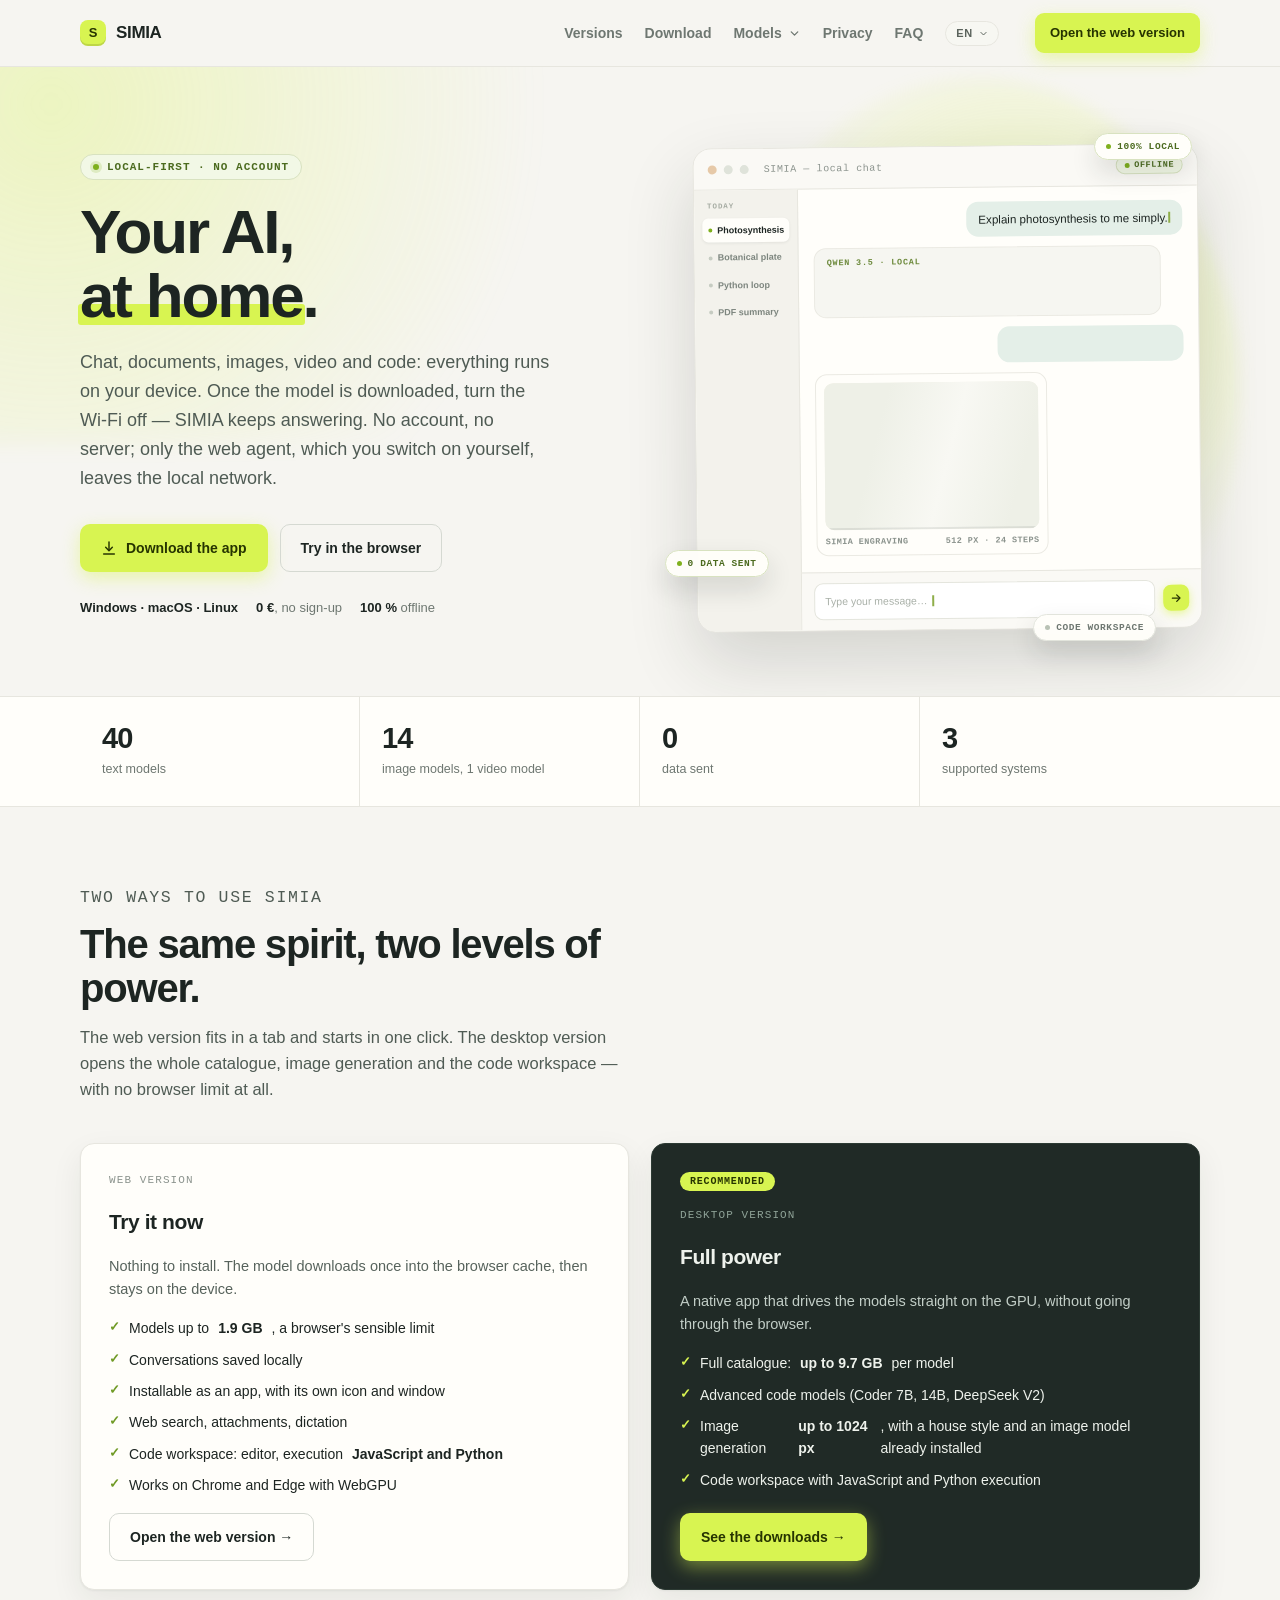
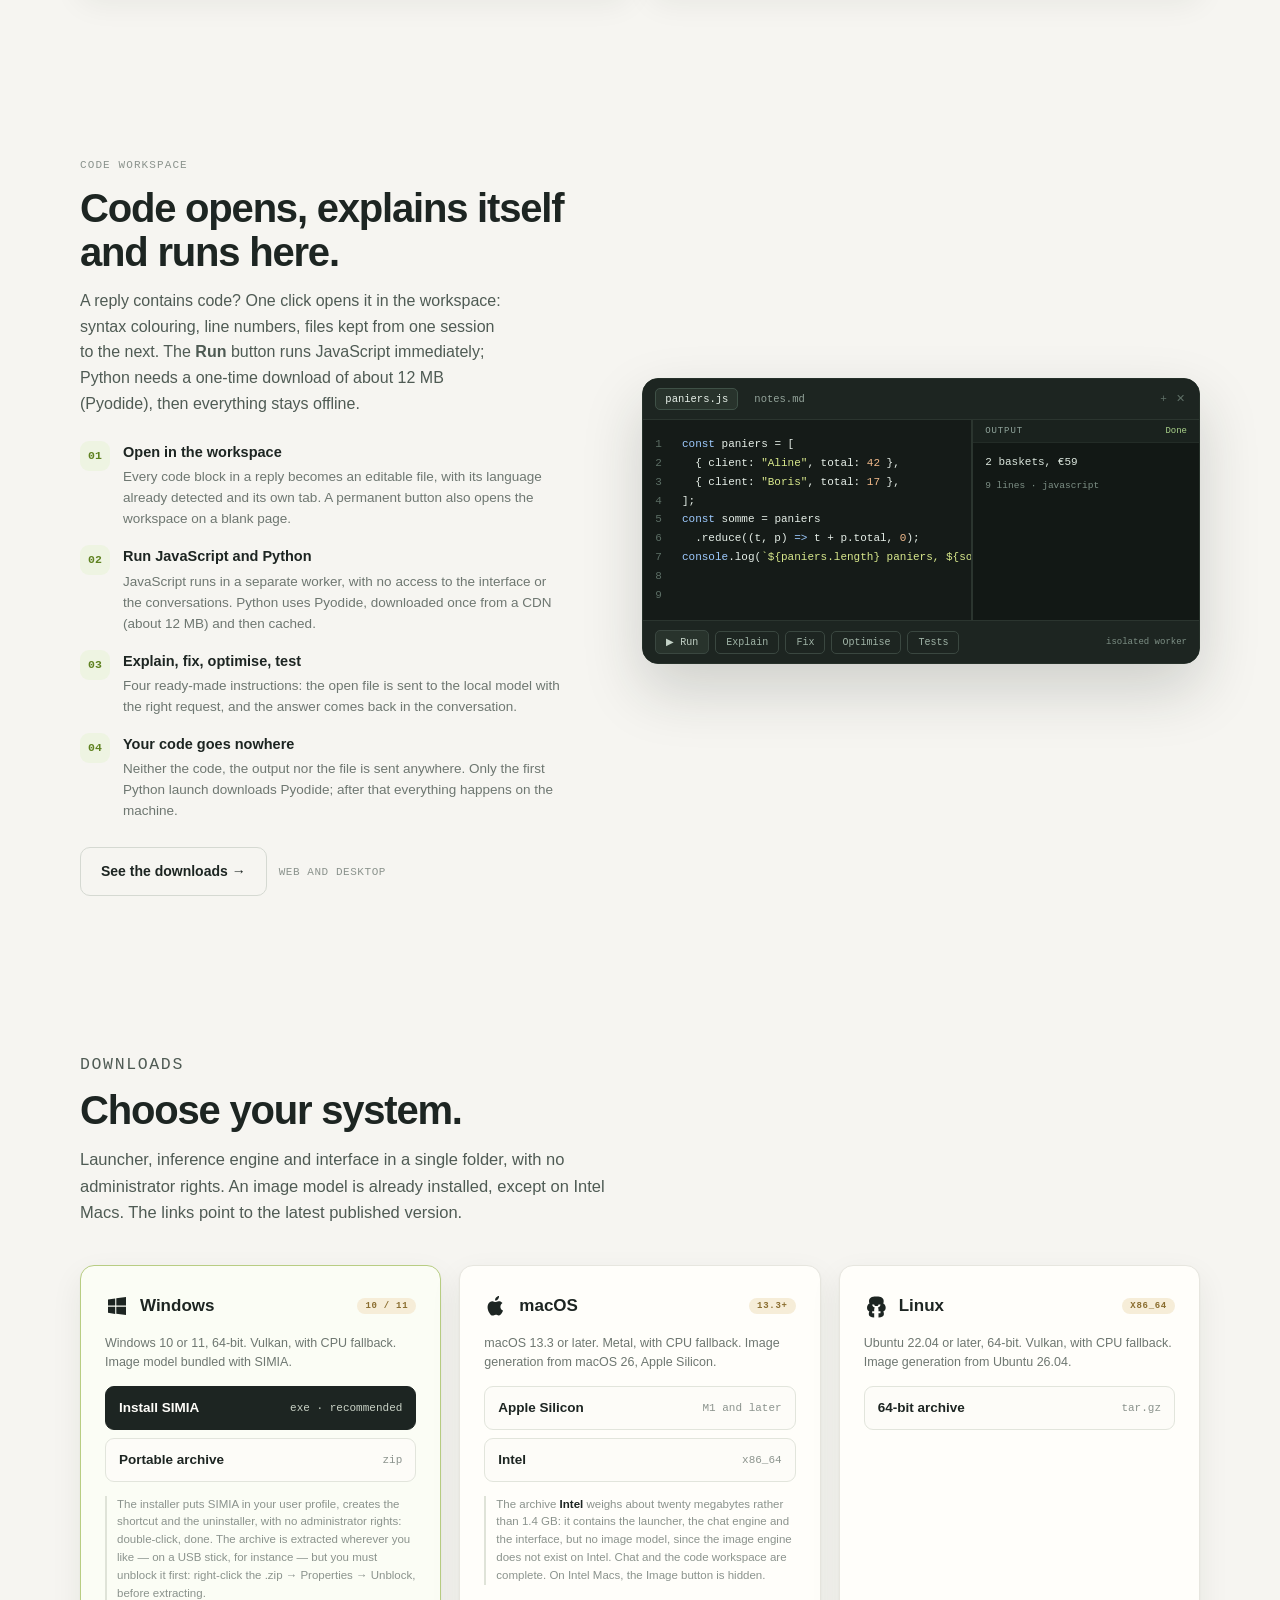
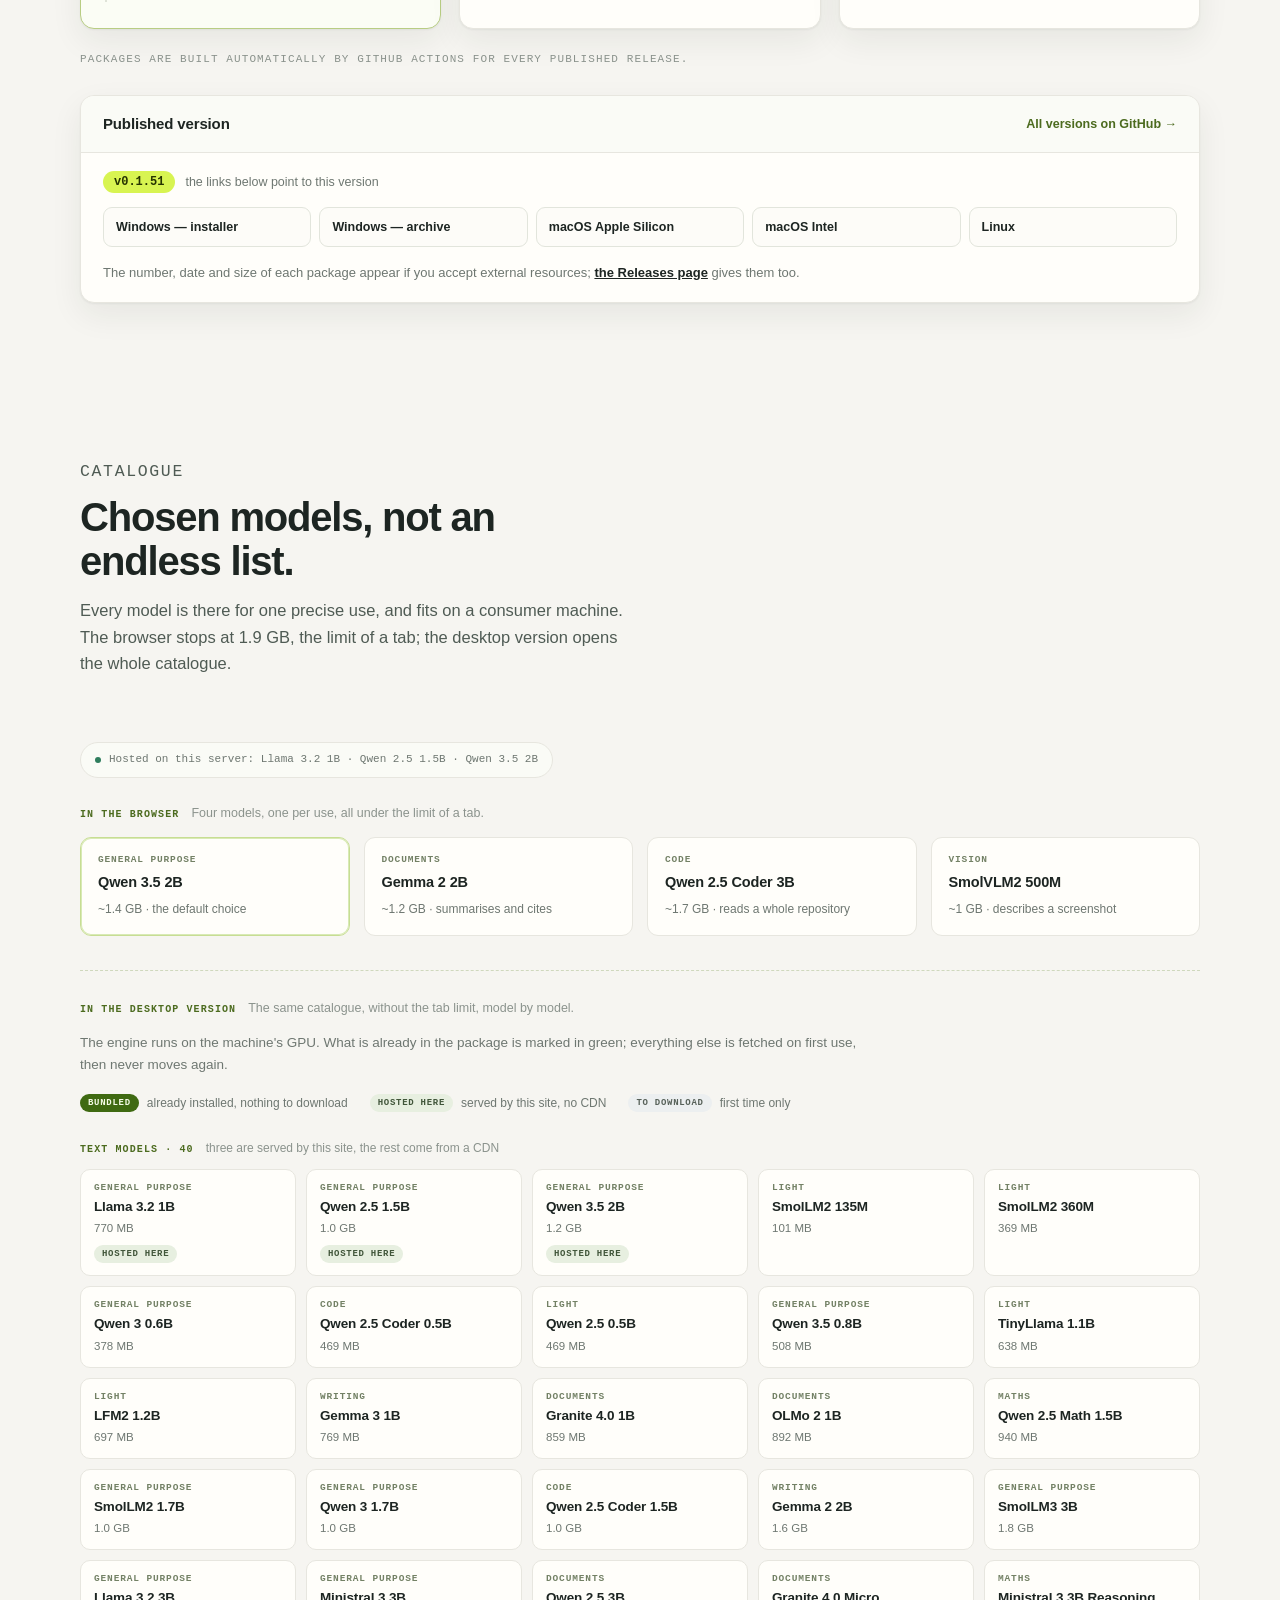
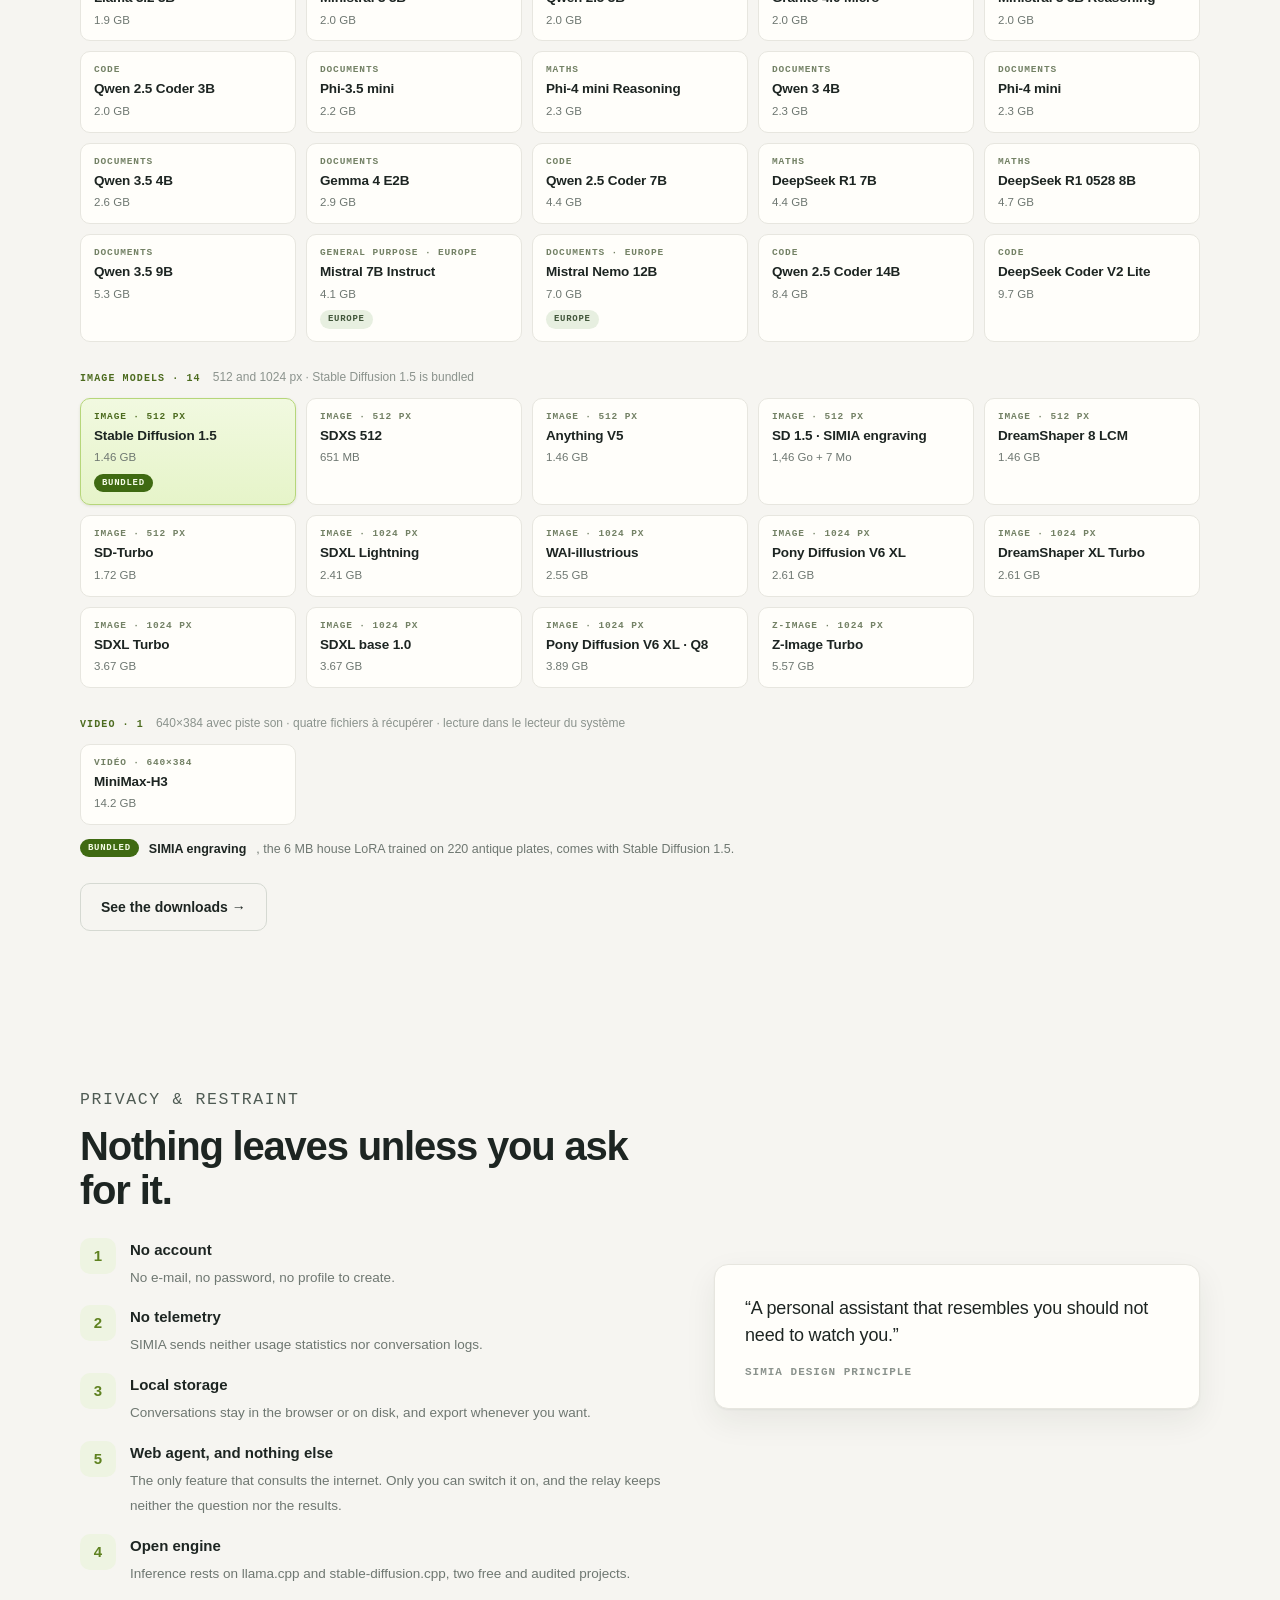
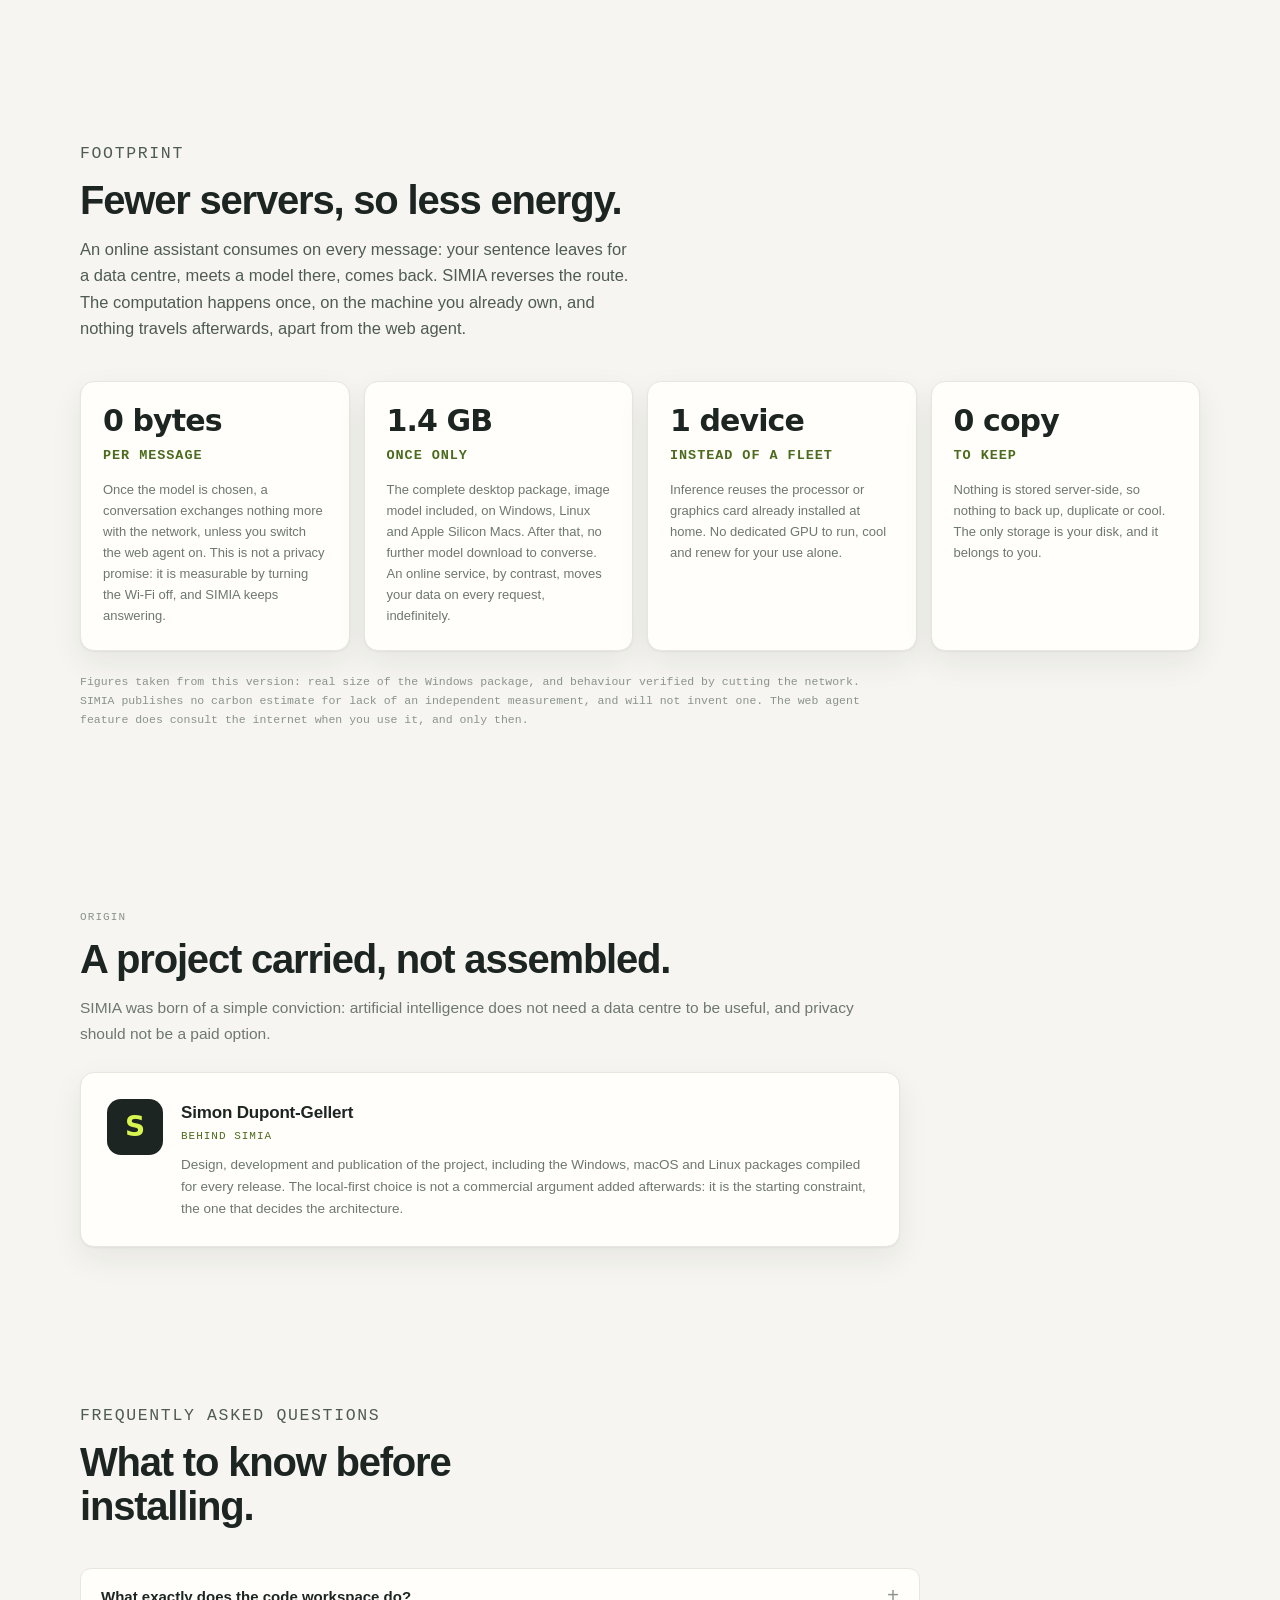
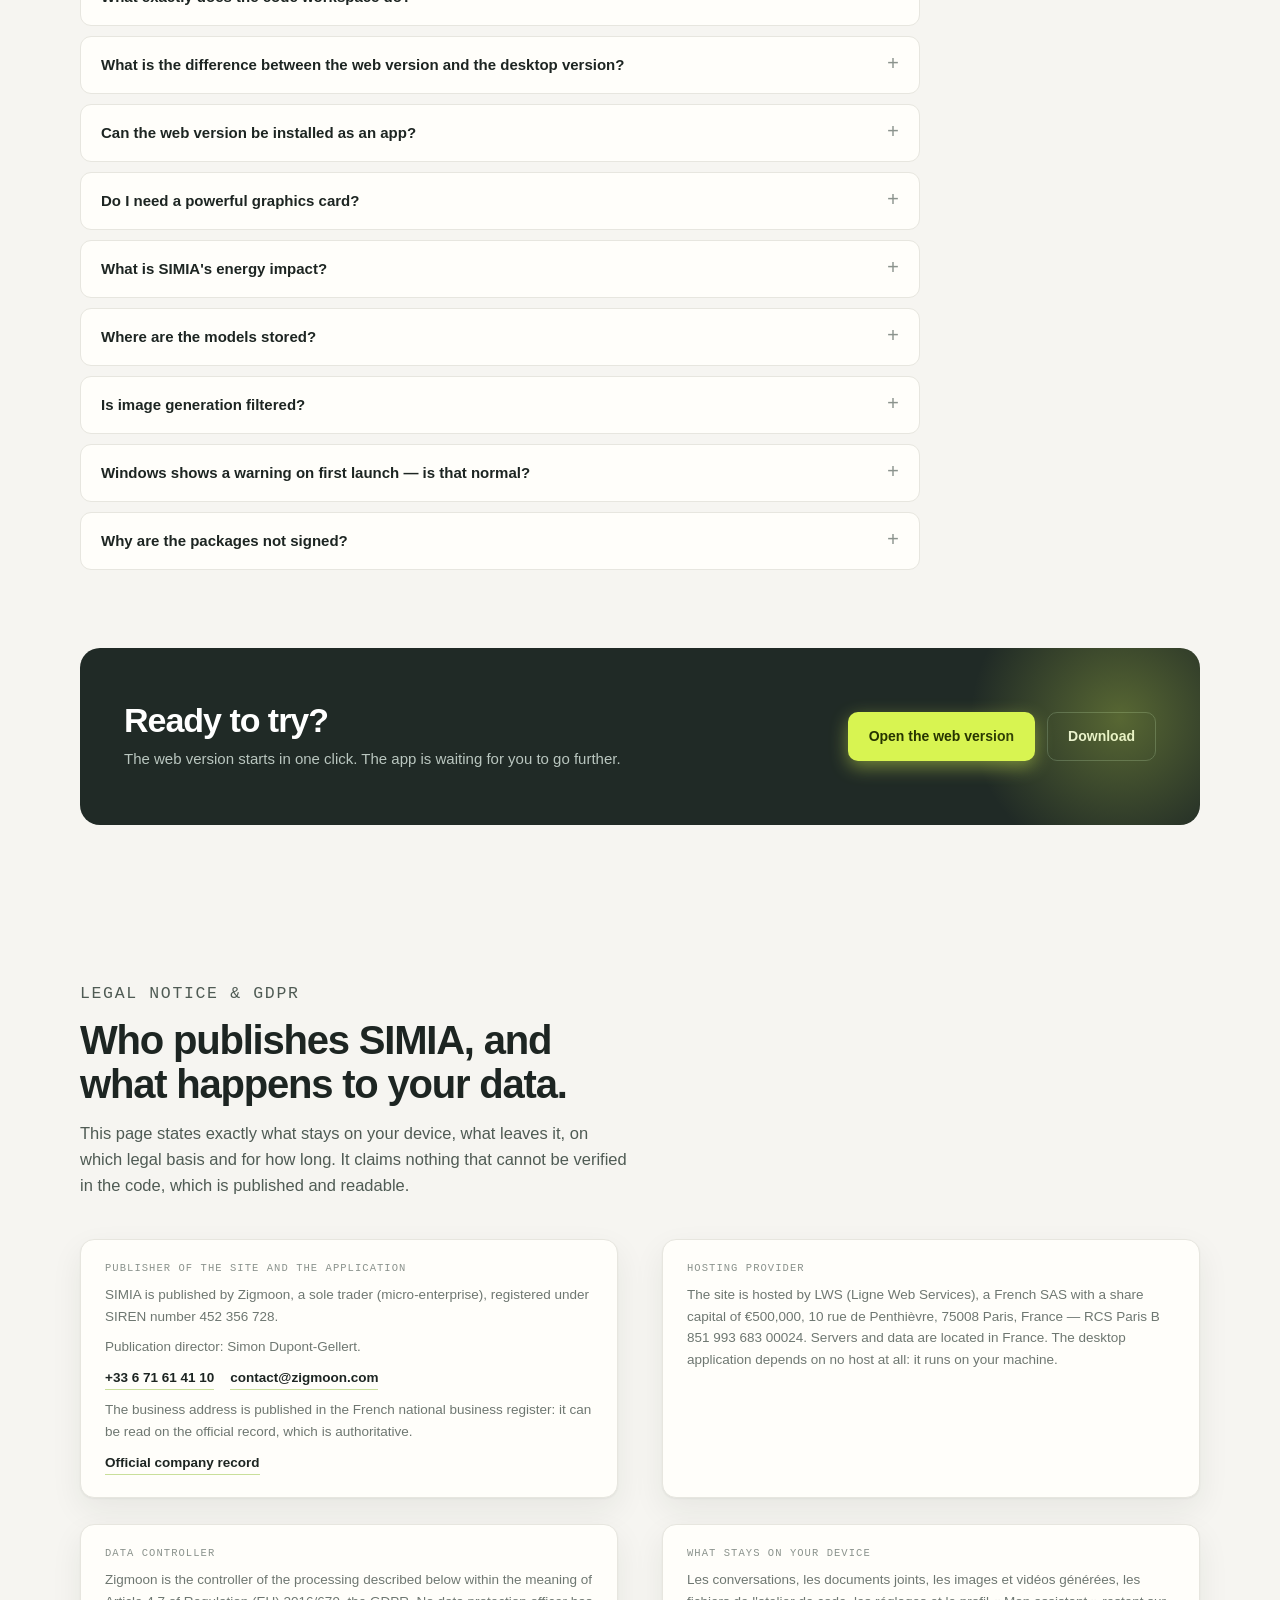
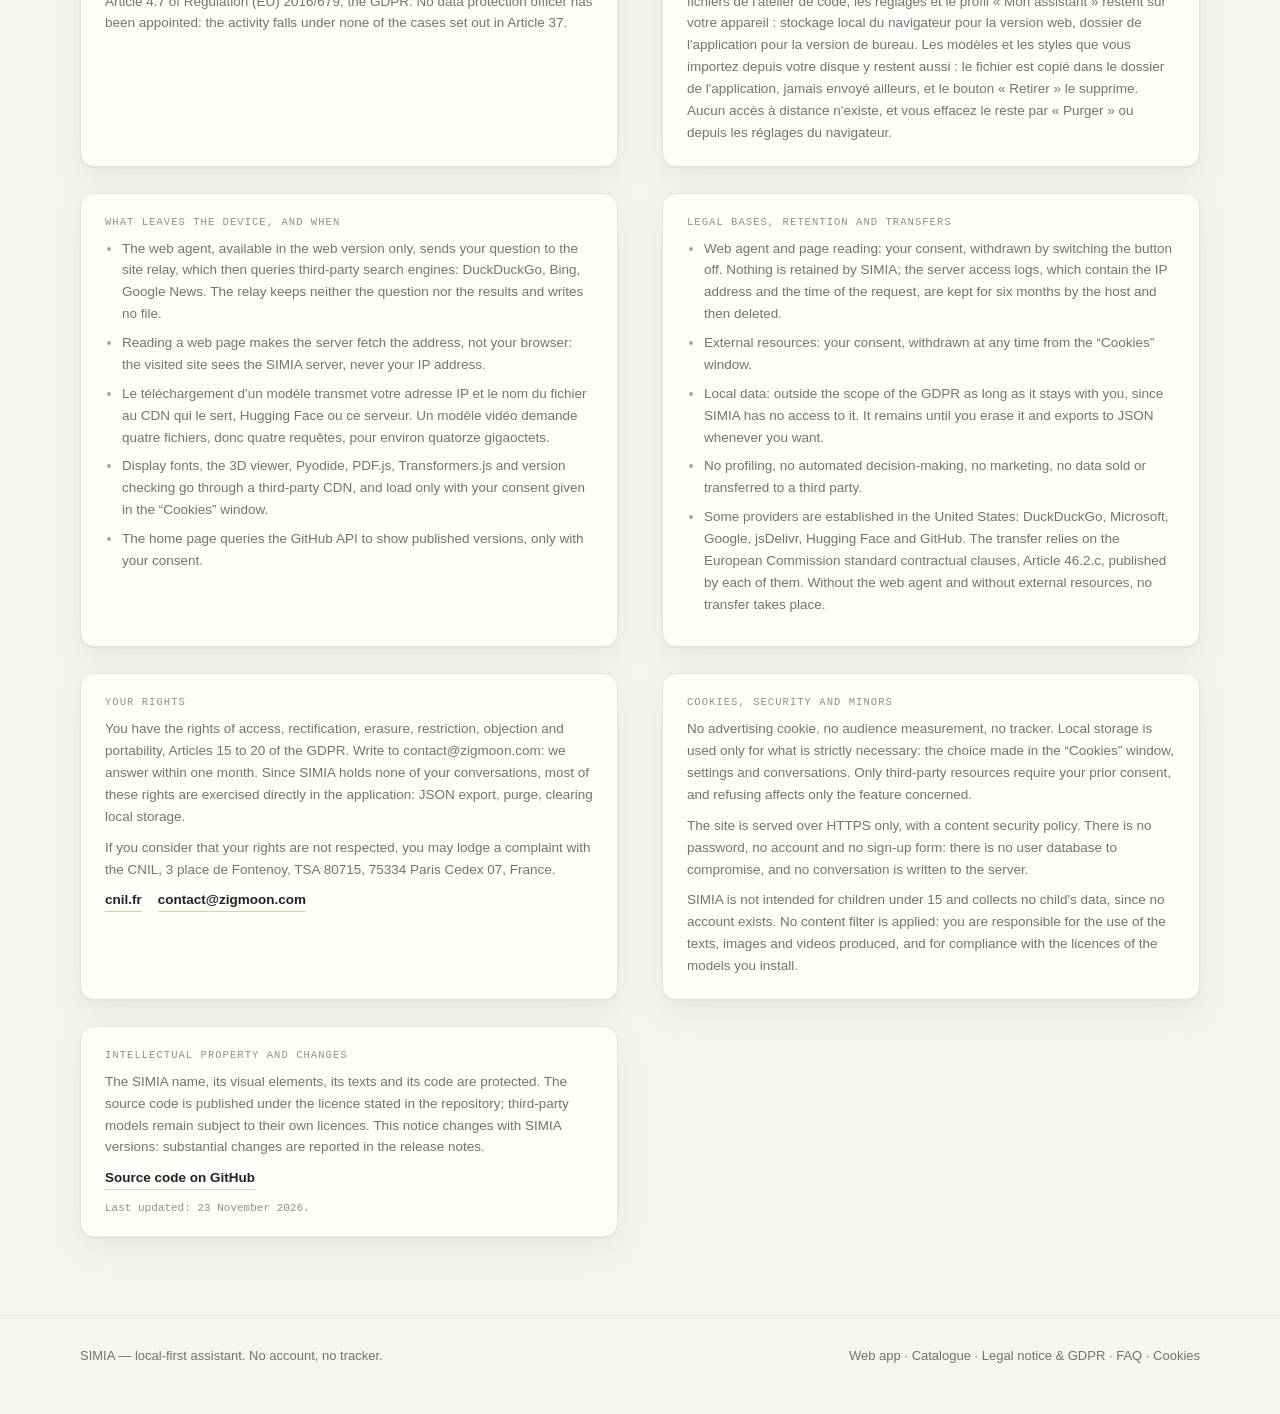
==== commit 4f8d42f3: "Version 0.1.51 : les videos sortent, et le chat ne fait plus semblant de les lire Teste sur la vraie" ====
--- a/deploy/index.html
+++ b/deploy/index.html
@@ -54,7 +54,7 @@
       "applicationCategory": "UtilitiesApplication",
       "applicationSubCategory": "Assistant IA local-first",
       "operatingSystem": ["Windows 10", "Windows 11", "macOS 13.3+", "Linux x86_64", "Web"],
-      "softwareVersion": "0.1.50",
+      "softwareVersion": "0.1.51",
       "description": "Assistant IA local-first : les modèles de langage, l'analyse de documents et la génération d'images s'exécutent sur la machine de l'utilisateur, sans compte, sans serveur et sans télémétrie. Aucune requête ne traverse le réseau : l'inférence réutilise le matériel déjà présent, au lieu d'un centre de données.",
       "inLanguage": ["fr", "en", "es", "ja"],
       "isAccessibleForFree": true,
@@ -73,7 +73,7 @@
         { "@type": "Organization", "name": "Zigmoon", "url": "https://zigmoon.com" }
       ],
       "creator": { "@type": "Person", "name": "Simon Dupont-Gellert" },
-      "downloadUrl": "https://github.com/zigmoon/SIMIA/releases/tag/v0.1.50",
+      "downloadUrl": "https://github.com/zigmoon/SIMIA/releases/tag/v0.1.51",
       "sameAs": ["https://github.com/zigmoon/SIMIA"]
     },
     {
@@ -1429,8 +1429,8 @@
           </div>
           <p class="req">Windows 10 ou 11, 64 bits. Vulkan, repli sur le processeur. Image fournie avec SIMIA.</p>
           <div class="files">
-            <a class="file-primary" data-release="windows-x64-setup.exe" href="https://github.com/zigmoon/SIMIA/releases/download/v0.1.50/simia-windows-x64-setup.exe" download><span>Installer SIMIA</span><small>exe · recommandé</small></a>
-            <a data-release="windows-x64.zip" href="https://github.com/zigmoon/SIMIA/releases/download/v0.1.50/simia-windows-x64.zip" download><span>Archive portable</span><small>zip</small></a>
+            <a class="file-primary" data-release="windows-x64-setup.exe" href="https://github.com/zigmoon/SIMIA/releases/download/v0.1.51/simia-windows-x64-setup.exe" download><span>Installer SIMIA</span><small>exe · recommandé</small></a>
+            <a data-release="windows-x64.zip" href="https://github.com/zigmoon/SIMIA/releases/download/v0.1.51/simia-windows-x64.zip" download><span>Archive portable</span><small>zip</small></a>
           </div>
           <p class="dl-note">L'installeur place SIMIA dans votre profil, crée le raccourci et le désinstalleur, sans droit administrateur : double-clic, c'est tout. L'archive, elle, se décompresse où vous voulez — sur une clé USB par exemple — mais il faut d'abord la débloquer : clic droit sur le .zip → Propriétés → Débloquer, avant extraction.</p>
         </article>
@@ -1445,8 +1445,8 @@
           </div>
           <p class="req">macOS 13.3 ou plus. Metal, repli sur le processeur. Images dès macOS 26, Apple Silicon.</p>
           <div class="files">
-            <a data-release="macos-arm64.tar.gz" href="https://github.com/zigmoon/SIMIA/releases/download/v0.1.50/simia-macos-arm64.tar.gz" download><span>Apple Silicon</span><small>M1 et plus</small></a>
-            <a data-release="macos-x64.tar.gz" href="https://github.com/zigmoon/SIMIA/releases/download/v0.1.50/simia-macos-x64.tar.gz" download><span>Intel</span><small>x86_64</small></a>
+            <a data-release="macos-arm64.tar.gz" href="https://github.com/zigmoon/SIMIA/releases/download/v0.1.51/simia-macos-arm64.tar.gz" download><span>Apple Silicon</span><small>M1 et plus</small></a>
+            <a data-release="macos-x64.tar.gz" href="https://github.com/zigmoon/SIMIA/releases/download/v0.1.51/simia-macos-x64.tar.gz" download><span>Intel</span><small>x86_64</small></a>
           </div>
           <p class="dl-note">L'archive <b>Intel</b> pèse une vingtaine de mégaoctets et non 1,4 Go : elle contient le lanceur, le moteur de conversation et l'interface, mais aucun modèle d'image, puisque le moteur d'images n'existe pas sur Intel. La conversation et l'atelier de code y sont complets. Sur Mac Intel, le bouton Image est masqué.</p>
         </article>
@@ -1461,7 +1461,7 @@
           </div>
           <p class="req">Ubuntu 22.04 ou plus, 64 bits. Vulkan, repli sur le processeur. Images dès Ubuntu 26.04.</p>
           <div class="files">
-            <a data-release="linux-x64.tar.gz" href="https://github.com/zigmoon/SIMIA/releases/download/v0.1.50/simia-linux-x64.tar.gz" download><span>Archive 64 bits</span><small>tar.gz</small></a>
+            <a data-release="linux-x64.tar.gz" href="https://github.com/zigmoon/SIMIA/releases/download/v0.1.51/simia-linux-x64.tar.gz" download><span>Archive 64 bits</span><small>tar.gz</small></a>
           </div>
         </article>
       </div>
@@ -1579,9 +1579,9 @@
           <li class="model"><p class="cat">Z-Image · 1024 px</p><b>Z-Image Turbo</b><span>5,57 Go</span></li>
         </ul>
 
-        <div class="grid-head reveal"><b>Vidéo · 1</b><span>640×360 avec piste son · quatre fichiers à récupérer</span></div>
+        <div class="grid-head reveal"><b>Vidéo · 1</b><span>640×384 avec piste son · quatre fichiers à récupérer · lecture dans le lecteur du système</span></div>
         <ul class="models dense reveal" id="desktop-video">
-          <li class="model"><p class="cat">Vidéo · 640×360</p><b>MiniMax-H3</b><span>14,2 Go</span></li>
+          <li class="model"><p class="cat">Vidéo · 640×384</p><b>MiniMax-H3</b><span>14,2 Go</span></li>
         </ul>
 
         <p class="lora-note reveal"><i class="model-tag ship">Fourni</i><b>Gravure SIMIA</b>, le LoRA maison de 6 Mo entraîné sur 212 planches anciennes, accompagne Stable Diffusion 1.5.</p>
@@ -1823,7 +1823,7 @@
      fichiers dans la release publiée ; tools/prepare-ftp.ps1 refuse de
      préparer le site si l'une de ces copies prend du retard.
      ------------------------------------------------------------------ */
-  const RELEASE_TAG = "v0.1.50";
+  const RELEASE_TAG = "v0.1.51";
   const RELEASE_PREFIX = "simia-";
   const REPO_URL = "https://github.com/zigmoon/SIMIA";
   /* La page annonce une version, mais GitHub peut en avoir publie une plus
